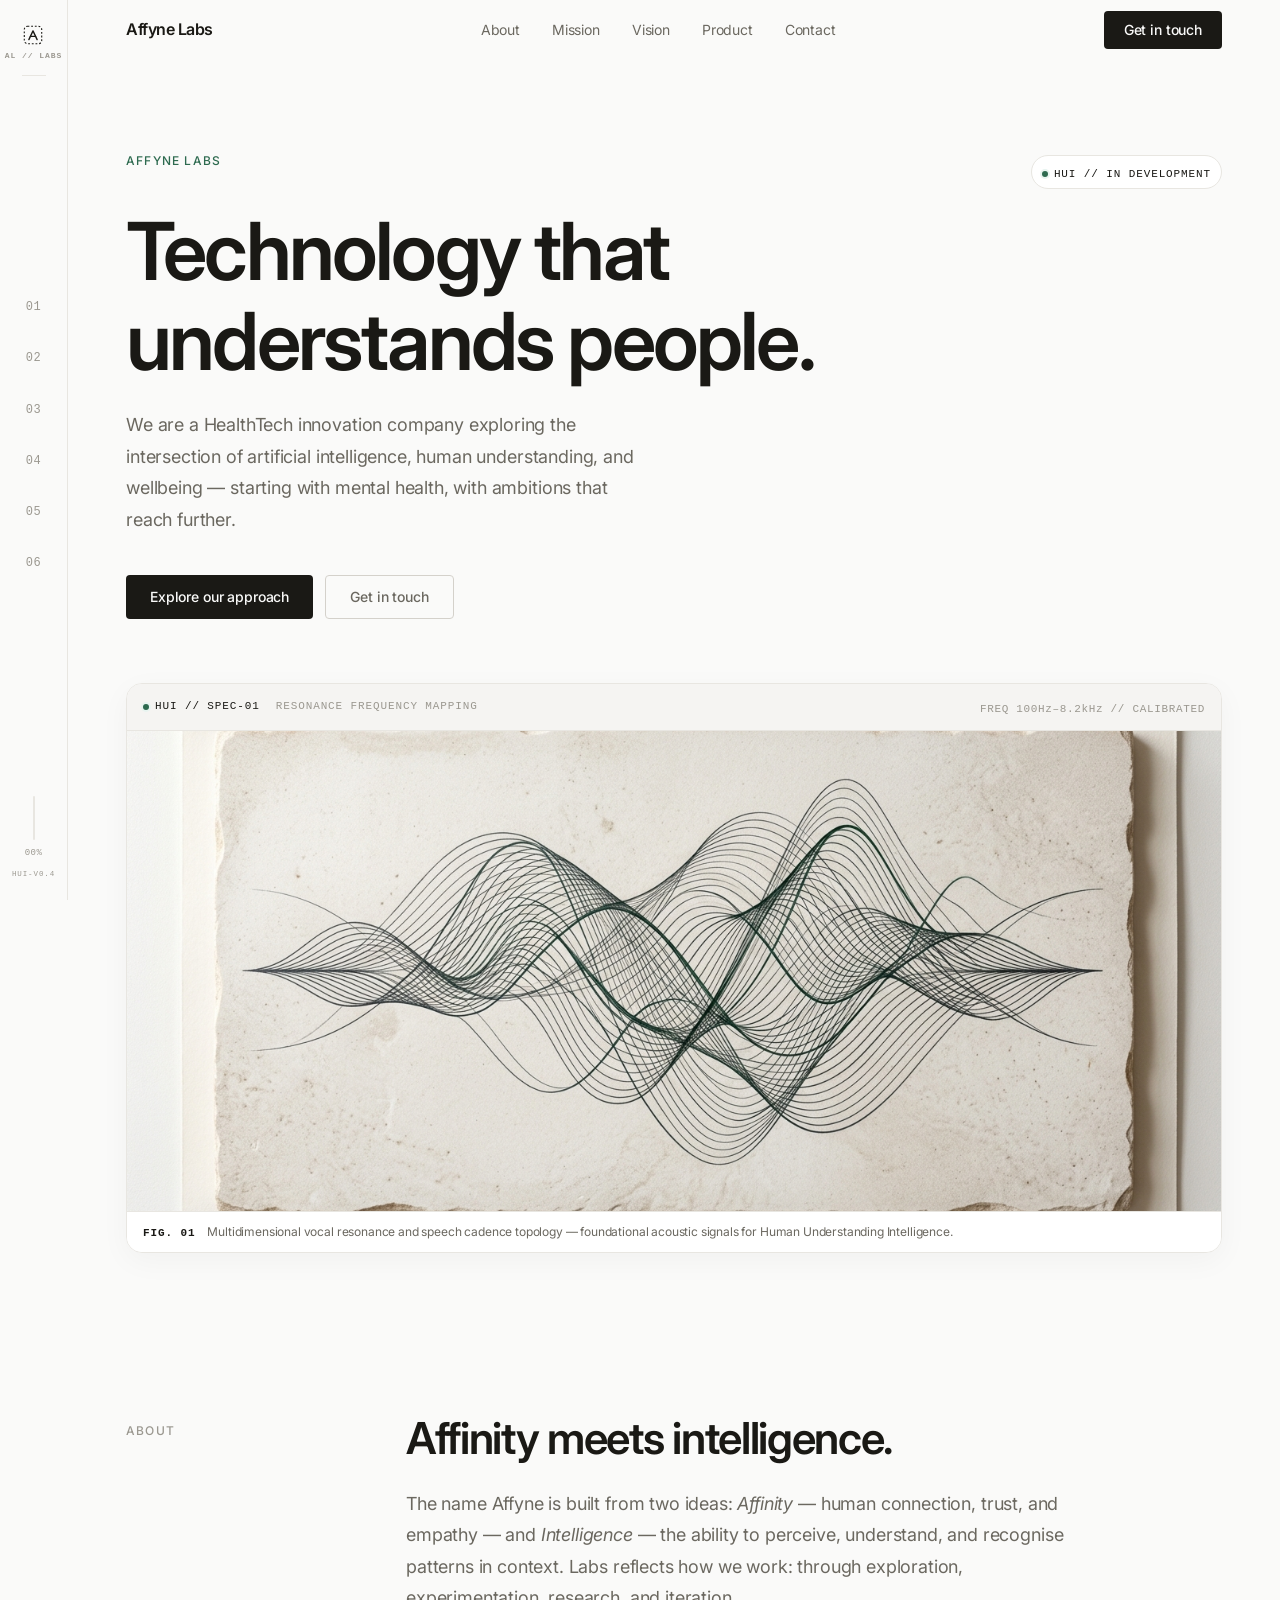
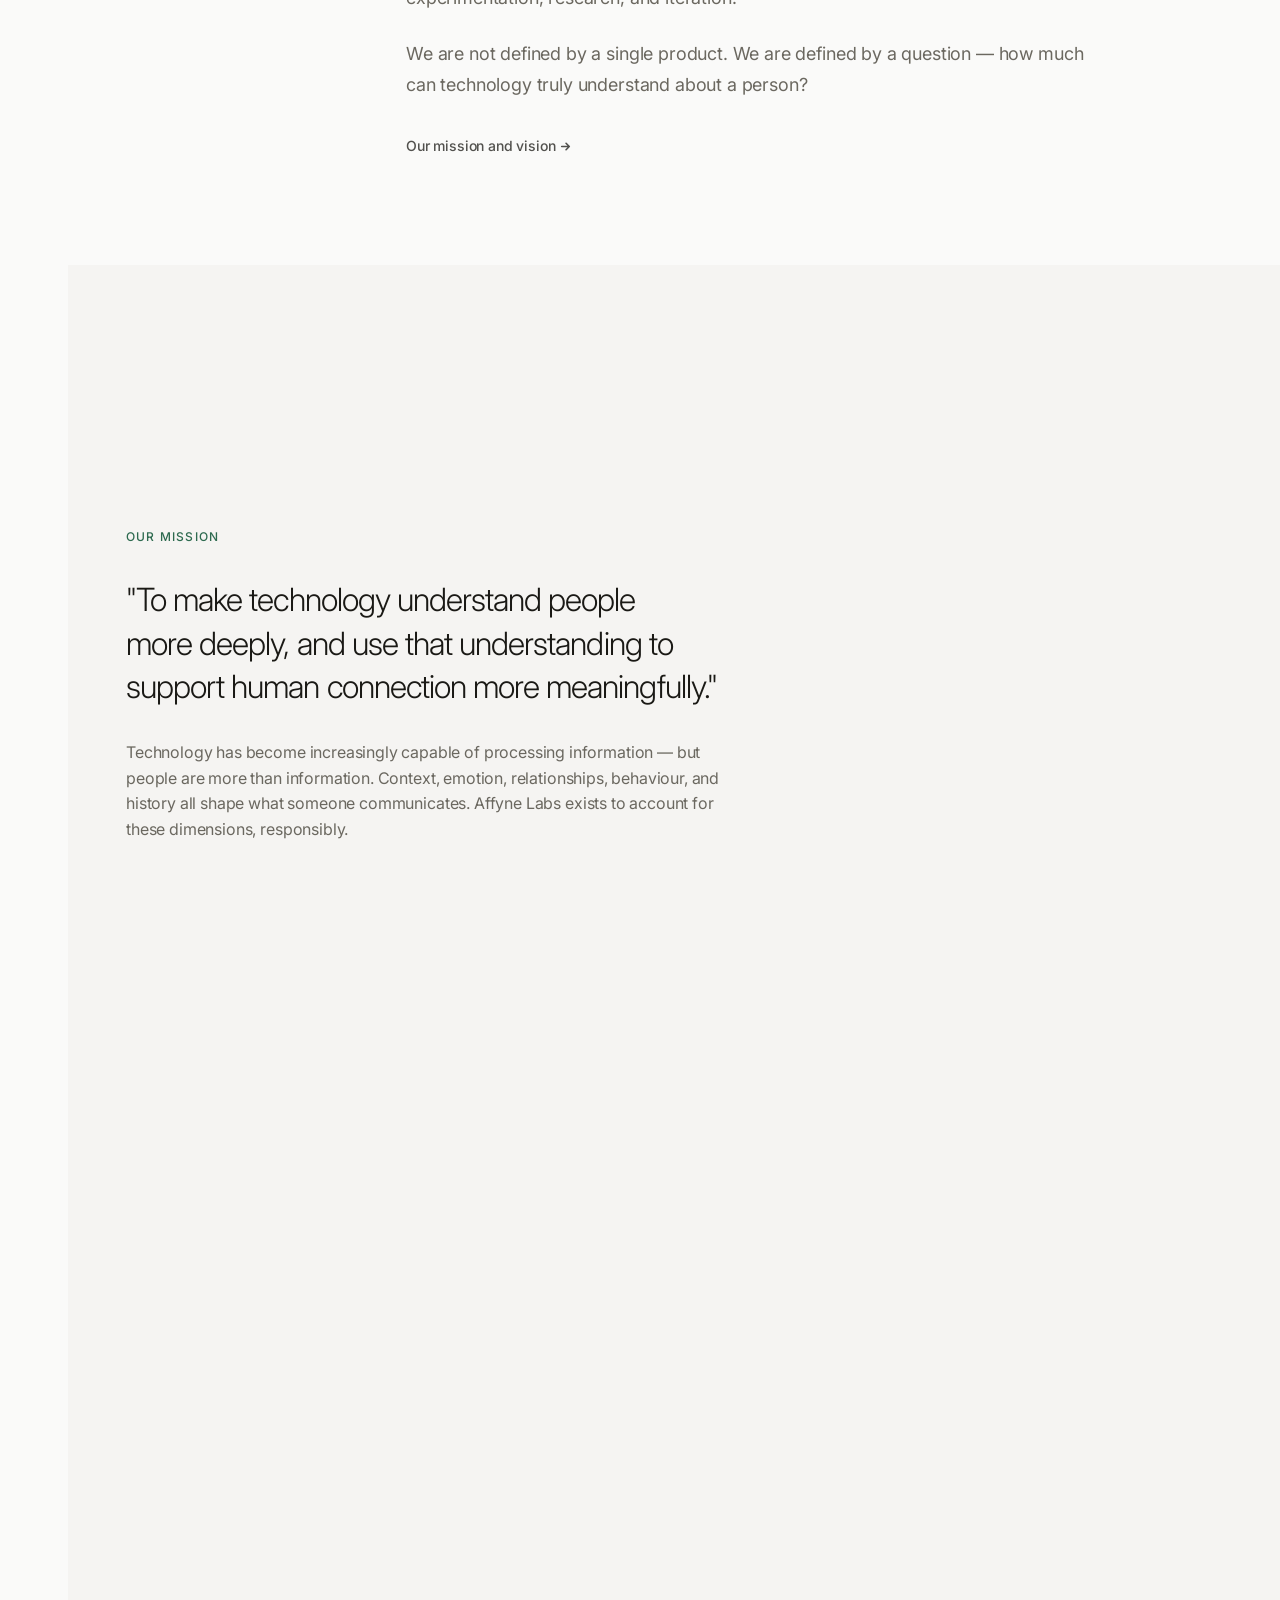
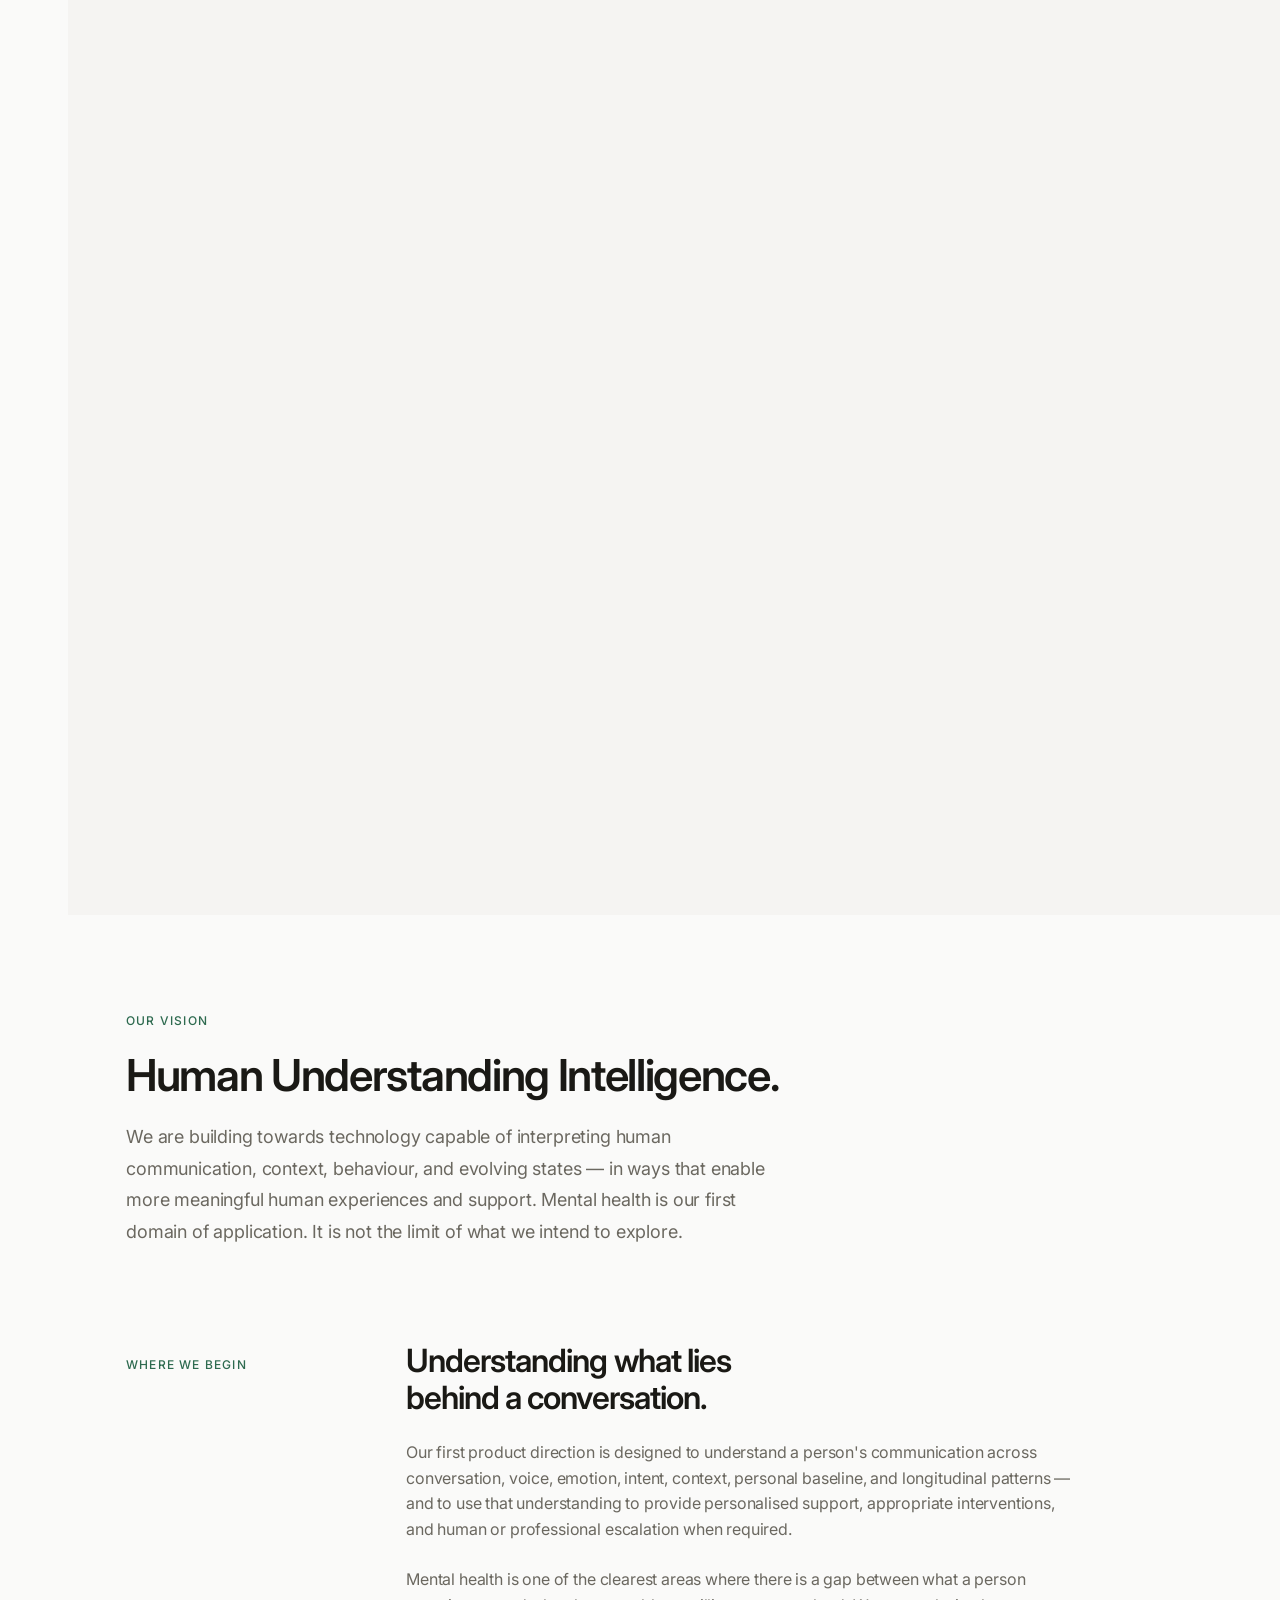
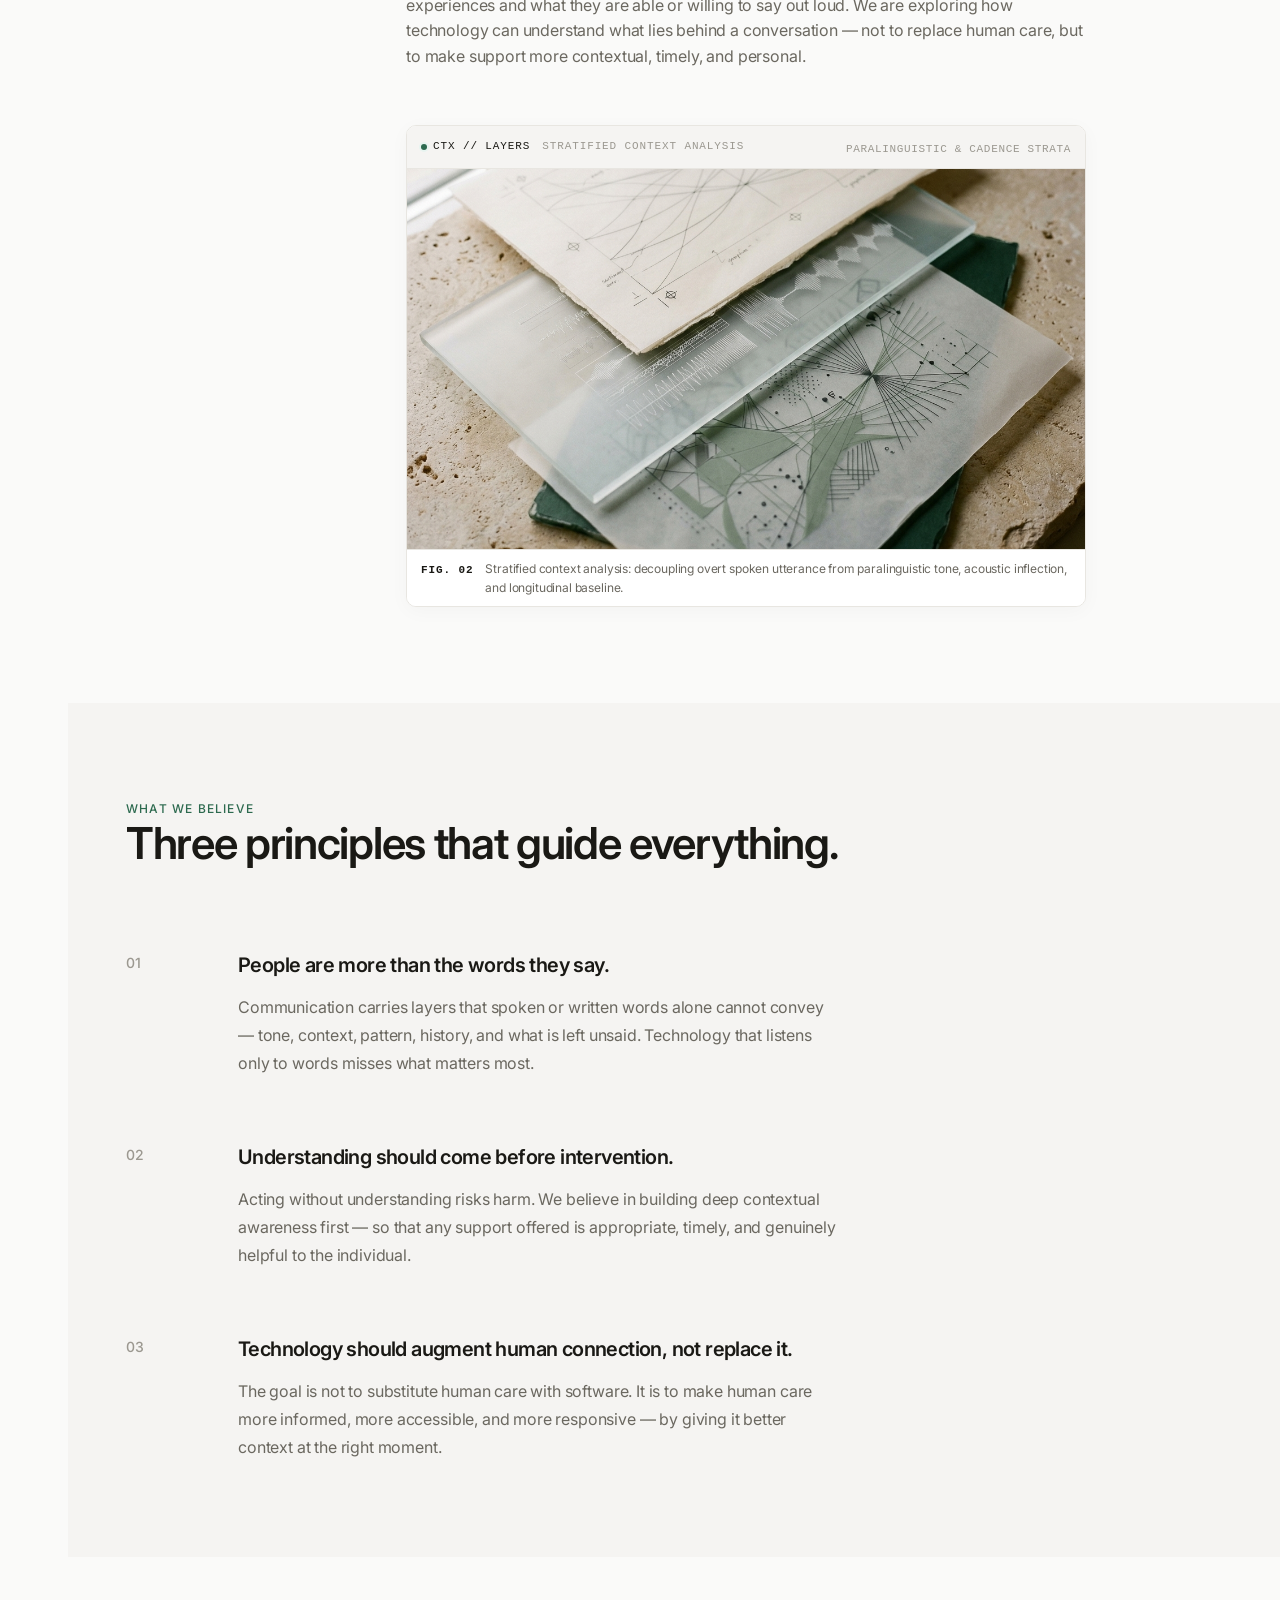
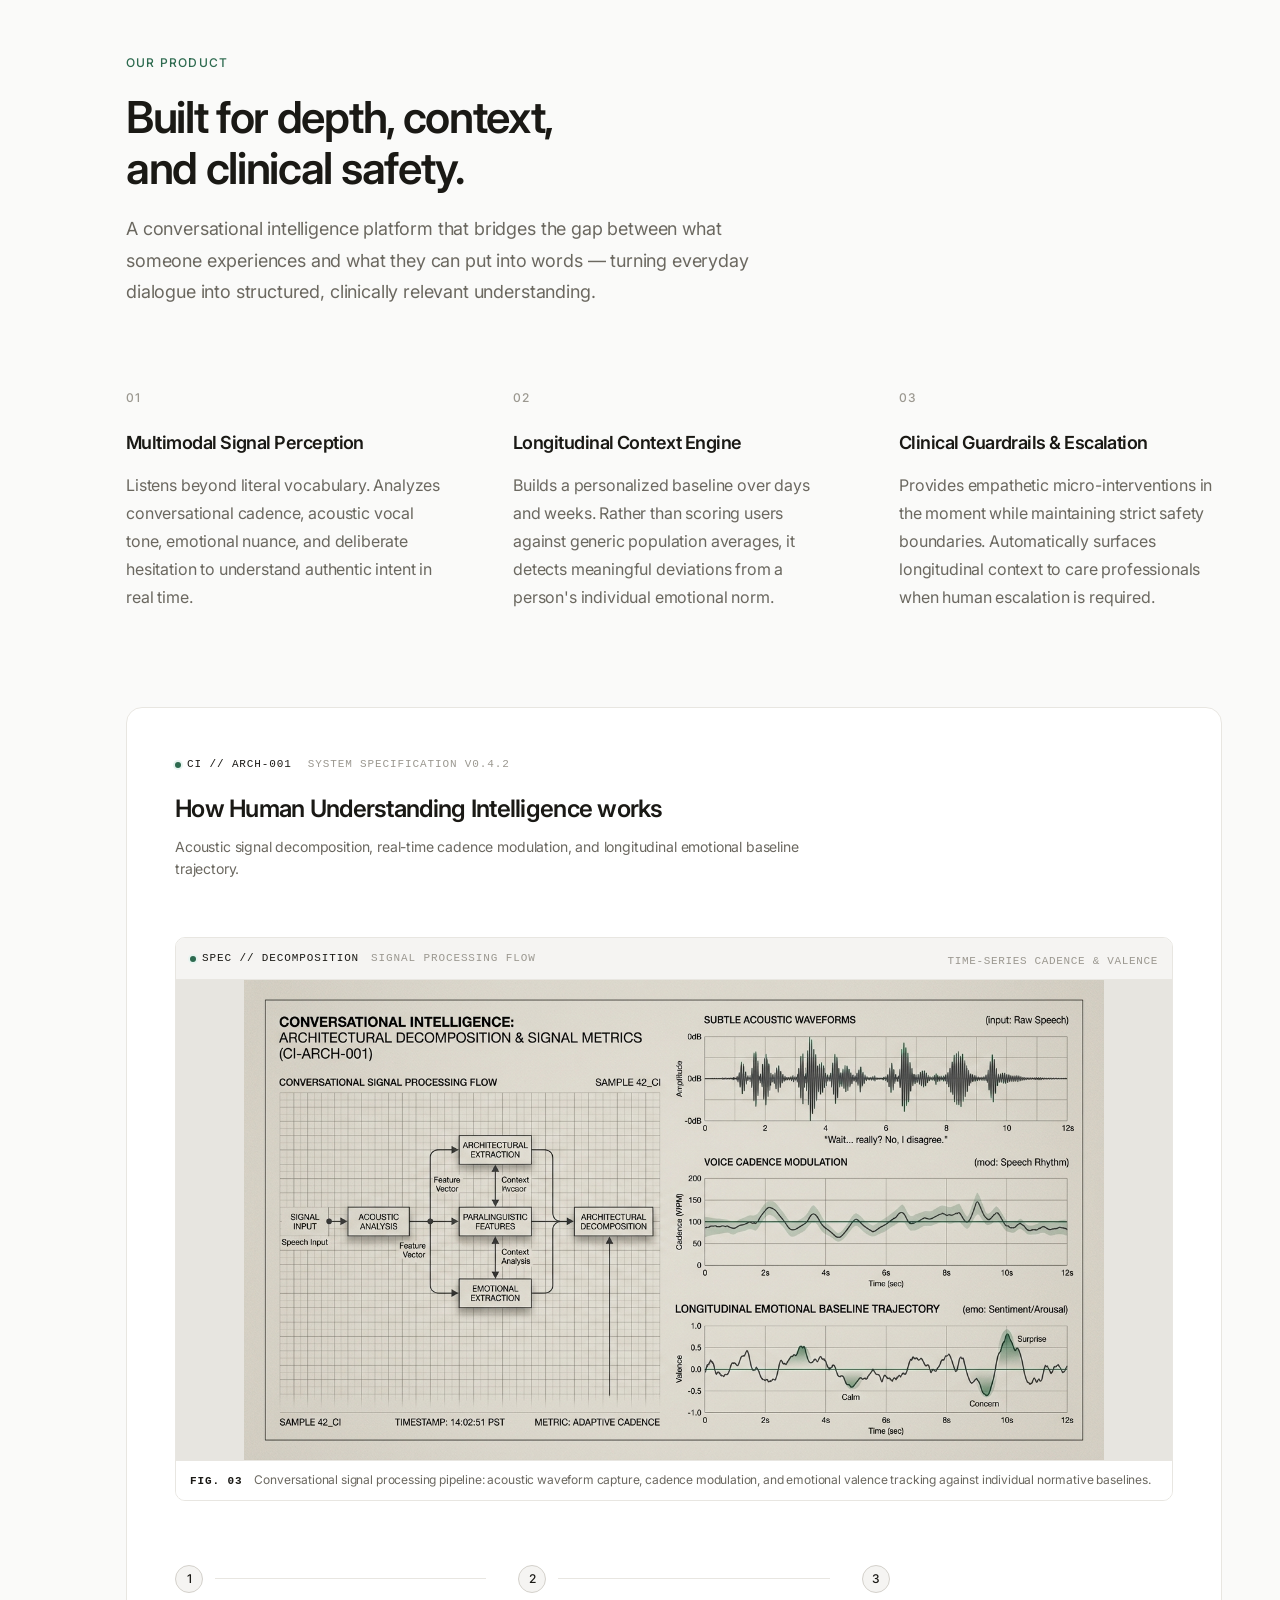
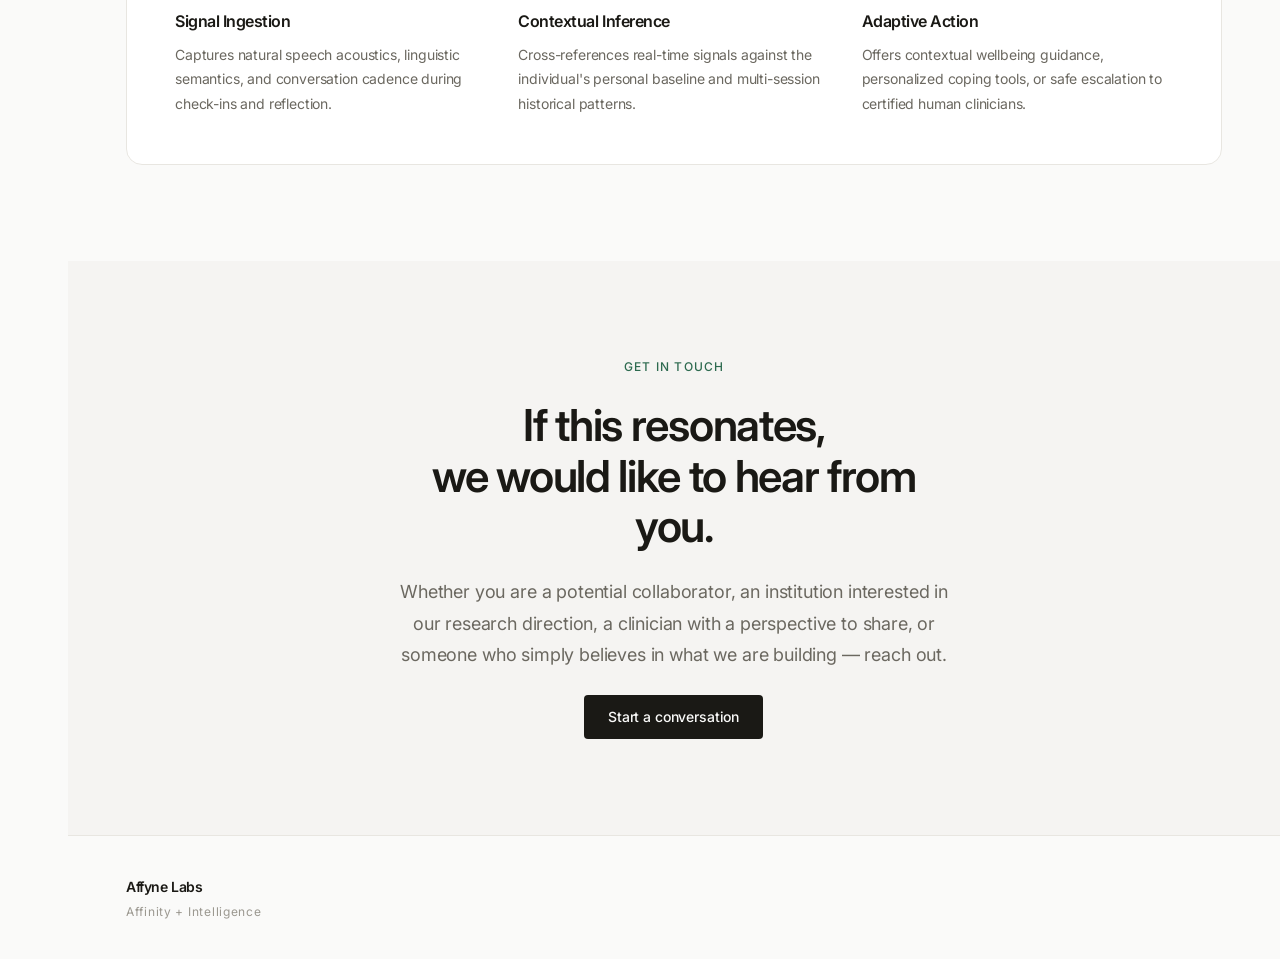
==== index.html @ 6ba95216 "feat: bespoke vertical navigation rail, AI-generated editorial visuals, and technical design system" ====
<!DOCTYPE html>
<html lang="en">
<head>
  <meta charset="UTF-8" />
  <meta name="viewport" content="width=device-width, initial-scale=1.0" />

  <title>Affyne Labs — Technology that understands people.</title>
  <meta name="description" content="Affyne Labs is a HealthTech innovation company exploring the intersection of artificial intelligence, human understanding, and wellbeing. Starting with mental health." />
  <meta name="robots" content="index, follow" />

  <meta property="og:type"        content="website" />
  <meta property="og:title"       content="Affyne Labs — Technology that understands people." />
  <meta property="og:description" content="We are building Human Understanding Intelligence — technology capable of interpreting human communication, context, behaviour, and evolving states." />
  <meta property="og:url"         content="https://affynelabs.com/" />

  <link rel="preconnect" href="https://fonts.googleapis.com" />
  <link rel="preconnect" href="https://fonts.gstatic.com" crossorigin />
  <link rel="stylesheet" href="styles.css" />
</head>
<body>

  <!-- =====================================================================
       VERTICAL NAVIGATION RAIL (Desktop Editorial Navigation)
       ===================================================================== -->
  <aside class="nav-rail" id="nav-rail" aria-label="Section navigation">
    <div class="nav-rail__inner">

      <!-- Monogram Mark -->
      <a href="#" class="nav-rail__brand" aria-label="Affyne Labs — scroll to top">
        <span class="nav-rail__monogram" aria-hidden="true">
          <svg width="22" height="22" viewBox="0 0 24 24" fill="none">
            <rect x="2.5" y="2.5" width="19" height="19" rx="3.5" stroke="currentColor" stroke-width="1.2" stroke-dasharray="2 2" />
            <path d="M7.5 17L12 7.5L16.5 17" stroke="currentColor" stroke-width="1.5" stroke-linecap="round" stroke-linejoin="round"/>
            <path d="M9.2 13.5H14.8" stroke="currentColor" stroke-width="1.5" stroke-linecap="round"/>
          </svg>
        </span>
        <span class="nav-rail__brand-tag">AL // LABS</span>
      </a>

      <div class="nav-rail__divider" aria-hidden="true"></div>

      <!-- Section Index Nav -->
      <nav class="nav-rail__nav" aria-label="Section index">
        <ol class="nav-rail__list" role="list">
          <li class="nav-rail__item">
            <a href="#about" class="nav-rail__link" data-section="about" id="rail-about" aria-label="Section 01: About">
              <span class="nav-rail__index">01</span>
              <span class="nav-rail__label">About</span>
              <span class="nav-rail__indicator" aria-hidden="true"></span>
            </a>
          </li>
          <li class="nav-rail__item">
            <a href="#mission" class="nav-rail__link" data-section="mission" id="rail-mission" aria-label="Section 02: Mission">
              <span class="nav-rail__index">02</span>
              <span class="nav-rail__label">Mission</span>
              <span class="nav-rail__indicator" aria-hidden="true"></span>
            </a>
          </li>
          <li class="nav-rail__item">
            <a href="#vision" class="nav-rail__link" data-section="vision" id="rail-vision" aria-label="Section 03: Vision">
              <span class="nav-rail__index">03</span>
              <span class="nav-rail__label">Vision</span>
              <span class="nav-rail__indicator" aria-hidden="true"></span>
            </a>
          </li>
          <li class="nav-rail__item">
            <a href="#beliefs" class="nav-rail__link" data-section="beliefs" id="rail-beliefs" aria-label="Section 04: Beliefs">
              <span class="nav-rail__index">04</span>
              <span class="nav-rail__label">Beliefs</span>
              <span class="nav-rail__indicator" aria-hidden="true"></span>
            </a>
          </li>
          <li class="nav-rail__item">
            <a href="#product" class="nav-rail__link" data-section="product" id="rail-product" aria-label="Section 05: Product">
              <span class="nav-rail__index">05</span>
              <span class="nav-rail__label">Product</span>
              <span class="nav-rail__indicator" aria-hidden="true"></span>
            </a>
          </li>
          <li class="nav-rail__item">
            <a href="#contact" class="nav-rail__link" data-section="contact" id="rail-contact" aria-label="Section 06: Contact">
              <span class="nav-rail__index">06</span>
              <span class="nav-rail__label">Contact</span>
              <span class="nav-rail__indicator" aria-hidden="true"></span>
            </a>
          </li>
        </ol>
      </nav>

      <!-- Bottom Scroll Gauge -->
      <div class="nav-rail__footer" aria-hidden="true">
        <div class="nav-rail__gauge">
          <div class="nav-rail__gauge-track">
            <div class="nav-rail__gauge-bar" id="nav-rail-bar"></div>
          </div>
          <span class="nav-rail__gauge-val" id="nav-rail-val">00%</span>
        </div>
        <span class="nav-rail__spec">HUI-v0.4</span>
      </div>

    </div>
  </aside>

  <!-- Mobile Bottom Section Pill -->
  <aside class="mobile-section-pill" id="mobile-section-pill" aria-label="Current section progress">
    <div class="mobile-section-pill__track">
      <div class="mobile-section-pill__bar" id="mobile-pill-bar"></div>
    </div>
    <div class="mobile-section-pill__content">
      <span class="mobile-section-pill__index" id="mobile-pill-idx">01</span>
      <span class="mobile-section-pill__sep">/</span>
      <span class="mobile-section-pill__name" id="mobile-pill-name">About</span>
    </div>
  </aside>

  <!-- =====================================================================
       HEADER
       ===================================================================== -->
  <header class="site-header" id="site-header" role="banner">
    <div class="container">
      <nav class="nav" aria-label="Main navigation">

        <a href="#" class="nav__brand" aria-label="Affyne Labs — homepage">
          Affyne Labs
        </a>

        <ul class="nav__links" role="list">
          <li><a href="#about"   class="nav__link" id="nav-about">About</a></li>
          <li><a href="#mission" class="nav__link" id="nav-mission">Mission</a></li>
          <li><a href="#vision"  class="nav__link" id="nav-vision">Vision</a></li>
          <li><a href="#product" class="nav__link" id="nav-product">Product</a></li>
          <li><a href="#contact" class="nav__link" id="nav-contact">Contact</a></li>
        </ul>

        <a href="#contact" class="btn btn--primary nav__cta" id="nav-cta">
          Get in touch
        </a>

        <button
          class="nav__toggle"
          id="nav-toggle"
          aria-label="Open navigation menu"
          aria-expanded="false"
          aria-controls="nav-mobile"
        >
          <span class="nav__toggle-line"></span>
          <span class="nav__toggle-line"></span>
          <span class="nav__toggle-line"></span>
        </button>

      </nav>
    </div>

    <nav class="nav__mobile" id="nav-mobile" aria-label="Mobile navigation" aria-hidden="true">
      <div class="nav__mobile-links">
        <a href="#about"   class="nav__mobile-link"><span>01 About</span><svg width="14" height="14" viewBox="0 0 16 16" fill="none" aria-hidden="true"><path d="M6 12L10 8L6 4" stroke="currentColor" stroke-width="1.5" stroke-linecap="round" stroke-linejoin="round"/></svg></a>
        <a href="#mission" class="nav__mobile-link"><span>02 Mission</span><svg width="14" height="14" viewBox="0 0 16 16" fill="none" aria-hidden="true"><path d="M6 12L10 8L6 4" stroke="currentColor" stroke-width="1.5" stroke-linecap="round" stroke-linejoin="round"/></svg></a>
        <a href="#vision"  class="nav__mobile-link"><span>03 Vision</span><svg width="14" height="14" viewBox="0 0 16 16" fill="none" aria-hidden="true"><path d="M6 12L10 8L6 4" stroke="currentColor" stroke-width="1.5" stroke-linecap="round" stroke-linejoin="round"/></svg></a>
        <a href="#beliefs" class="nav__mobile-link"><span>04 Beliefs</span><svg width="14" height="14" viewBox="0 0 16 16" fill="none" aria-hidden="true"><path d="M6 12L10 8L6 4" stroke="currentColor" stroke-width="1.5" stroke-linecap="round" stroke-linejoin="round"/></svg></a>
        <a href="#product" class="nav__mobile-link"><span>05 Product</span><svg width="14" height="14" viewBox="0 0 16 16" fill="none" aria-hidden="true"><path d="M6 12L10 8L6 4" stroke="currentColor" stroke-width="1.5" stroke-linecap="round" stroke-linejoin="round"/></svg></a>
        <a href="#contact" class="nav__mobile-link"><span>06 Contact</span><svg width="14" height="14" viewBox="0 0 16 16" fill="none" aria-hidden="true"><path d="M6 12L10 8L6 4" stroke="currentColor" stroke-width="1.5" stroke-linecap="round" stroke-linejoin="round"/></svg></a>
      </div>
      <div class="nav__mobile-footer">
        <a href="#contact" class="btn btn--primary nav__mobile-cta">Get in touch</a>
        <span class="nav__mobile-brand-note">Affinity + Intelligence</span>
      </div>
    </nav>
  </header>


  <!-- =====================================================================
       MAIN
       ===================================================================== -->
  <main id="main-content">

    <!-- -----------------------------------------------------------------
         HERO
         ----------------------------------------------------------------- -->
    <section class="section--hero" aria-labelledby="hero-heading">
      <div class="container">

        <div class="hero__header-row">
          <p class="eyebrow hero__eyebrow">Affyne Labs</p>
          <span class="hero__status-badge" aria-hidden="true">
            <span class="tech-tag"><span class="tech-tag__dot"></span>HUI // IN DEVELOPMENT</span>
          </span>
        </div>

        <h1 class="hero__headline" id="hero-heading">
          Technology that<br>understands people.
        </h1>

        <p class="hero__body">
          We are a HealthTech innovation company exploring the intersection
          of artificial intelligence, human understanding, and wellbeing —
          starting with mental health, with ambitions that reach further.
        </p>

        <div class="hero__actions">
          <a href="#about"   class="btn btn--primary"  id="hero-cta-primary">Explore our approach</a>
          <a href="#contact" class="btn btn--outline"   id="hero-cta-secondary">Get in touch</a>
        </div>

        <!-- Hero Visual Showcase -->
        <figure class="hero__visual hero__visual--media" aria-label="Acoustic resonance waveforms representing Human Understanding Intelligence">
          <div class="hero__visual-frame">
            <div class="hero__visual-badge-bar">
              <div class="hero__visual-badge-left">
                <span class="tech-tag"><span class="tech-tag__dot"></span>HUI // SPEC-01</span>
                <span class="tech-meta">RESONANCE FREQUENCY MAPPING</span>
              </div>
              <div class="hero__visual-badge-right">
                <span class="tech-coords">FREQ 100Hz–8.2kHz // CALIBRATED</span>
              </div>
            </div>
            <img
              src="assets/hero_resonance.jpg"
              alt="Sculptural acoustic resonance waveforms in deep charcoal and emerald tones across a tactile warm limestone surface"
              class="hero__visual-img"
              width="1600"
              height="900"
              loading="eager"
              decoding="async"
            />
            <figcaption class="hero__visual-caption">
              <span class="caption-index">FIG. 01</span>
              <span class="caption-text">Multidimensional vocal resonance and speech cadence topology — foundational acoustic signals for Human Understanding Intelligence.</span>
            </figcaption>
          </div>
        </figure>

      </div>
    </section>


    <!-- -----------------------------------------------------------------
         ABOUT
         ----------------------------------------------------------------- -->
    <section class="section" id="about" aria-labelledby="about-heading">
      <div class="container">
        <div class="about__inner">

          <div class="about__label" aria-hidden="true">About</div>

          <div class="about__content">
            <h2 class="heading-xl" id="about-heading">
              Affinity meets intelligence.
            </h2>
            <p class="body-lg">
              The name Affyne is built from two ideas: <em>Affinity</em> — human connection,
              trust, and empathy — and <em>Intelligence</em> — the ability to perceive,
              understand, and recognise patterns in context. Labs reflects how we work:
              through exploration, experimentation, research, and iteration.
            </p>
            <p class="body-lg">
              We are not defined by a single product. We are defined by a question —
              how much can technology truly understand about a person?
            </p>
            <a href="#vision" class="text-link" id="about-link">
              Our mission and vision
              <svg width="13" height="13" viewBox="0 0 12 12" fill="none" aria-hidden="true">
                <path d="M2.5 6H9.5M9.5 6L6.5 3M9.5 6L6.5 9" stroke="currentColor" stroke-width="1.5" stroke-linecap="round" stroke-linejoin="round"/>
              </svg>
            </a>
          </div>

        </div>
      </div>
    </section>


    <!-- -----------------------------------------------------------------
         MISSION — Opal-style scroll-driven word reveal
         ----------------------------------------------------------------- -->
    <section class="mission-section section--alt" id="mission" aria-labelledby="mission-label">
      <div class="mission__sticky-frame">
        <div class="container">
          <div class="mission__inner">
            <p class="eyebrow" id="mission-label">Our mission</p>
            <blockquote class="mission__statement" id="mission-statement">
              "To make technology understand people more deeply, and use that
              understanding to support human connection more meaningfully."
            </blockquote>
            <p class="body-base mission__body" id="mission-body">
              Technology has become increasingly capable of processing information —
              but people are more than information. Context, emotion, relationships,
              behaviour, and history all shape what someone communicates.
              Affyne Labs exists to account for these dimensions, responsibly.
            </p>
          </div>
        </div>
      </div>
    </section>


    <!-- -----------------------------------------------------------------
         VISION + WHAT WE'RE BUILDING
         ----------------------------------------------------------------- -->
    <section class="section" id="vision" aria-labelledby="vision-heading">
      <div class="container">

        <div class="vision__header">
          <p class="eyebrow">Our vision</p>
          <h2 class="heading-xl" id="vision-heading">
            Human Understanding Intelligence.
          </h2>
          <p class="body-lg vision__intro">
            We are building towards technology capable of interpreting human
            communication, context, behaviour, and evolving states — in ways that
            enable more meaningful human experiences and support. Mental health is
            our first domain of application. It is not the limit of what we intend
            to explore.
          </p>
        </div>

        <div class="vision__build">
          <div class="vision__build-label">
            <span class="eyebrow">Where we begin</span>
          </div>
          <div class="vision__build-content">
            <h3 class="heading-xl vision__build-heading">
              Understanding what lies<br>behind a conversation.
            </h3>
            <p class="body-base">
              Our first product direction is designed to understand a person's
              communication across conversation, voice, emotion, intent, context,
              personal baseline, and longitudinal patterns — and to use that
              understanding to provide personalised support, appropriate interventions,
              and human or professional escalation when required.
            </p>
            <p class="body-base">
              Mental health is one of the clearest areas where there is a gap between
              what a person experiences and what they are able or willing to say out
              loud. We are exploring how technology can understand what lies behind a
              conversation — not to replace human care, but to make support more
              contextual, timely, and personal.
            </p>

            <!-- Vision Media Showcase -->
            <figure class="vision__media" aria-label="Stratified context layers of human dialogue">
              <div class="vision__media-frame">
                <div class="vision__media-badge-bar">
                  <div class="vision__media-badge-left">
                    <span class="tech-tag"><span class="tech-tag__dot"></span>CTX // LAYERS</span>
                    <span class="tech-meta">STRATIFIED CONTEXT ANALYSIS</span>
                  </div>
                  <div class="vision__media-badge-right">
                    <span class="tech-coords">PARALINGUISTIC &amp; CADENCE STRATA</span>
                  </div>
                </div>
                <img
                  src="assets/vision_context.jpg"
                  alt="Translucent etched glass and architectural vellum panels displaying acoustic frequency graphs and dialogue curvature on warm limestone"
                  class="vision__media-img"
                  width="1200"
                  height="900"
                  loading="lazy"
                  decoding="async"
                />
                <figcaption class="vision__media-caption">
                  <span class="caption-index">FIG. 02</span>
                  <span class="caption-text">Stratified context analysis: decoupling overt spoken utterance from paralinguistic tone, acoustic inflection, and longitudinal baseline.</span>
                </figcaption>
              </div>
            </figure>

          </div>
        </div>

      </div>
    </section>


    <!-- -----------------------------------------------------------------
         BELIEFS (formerly Principles)
         ----------------------------------------------------------------- -->
    <section class="section section--alt" id="beliefs" aria-labelledby="beliefs-heading">
      <div class="container">

        <div class="principles__header">
          <p class="eyebrow">What we believe</p>
          <h2 class="heading-xl" id="beliefs-heading">
            Three principles that guide everything.
          </h2>
        </div>

        <ol class="principles__list" role="list">

          <li class="principle-item">
            <span class="principle-item__number" aria-hidden="true">01</span>
            <div class="principle-item__content">
              <h3 class="principle-item__title">
                People are more than the words they say.
              </h3>
              <p class="principle-item__body">
                Communication carries layers that spoken or written words alone cannot
                convey — tone, context, pattern, history, and what is left unsaid.
                Technology that listens only to words misses what matters most.
              </p>
            </div>
          </li>

          <li class="principle-item">
            <span class="principle-item__number" aria-hidden="true">02</span>
            <div class="principle-item__content">
              <h3 class="principle-item__title">
                Understanding should come before intervention.
              </h3>
              <p class="principle-item__body">
                Acting without understanding risks harm. We believe in building deep
                contextual awareness first — so that any support offered is appropriate,
                timely, and genuinely helpful to the individual.
              </p>
            </div>
          </li>

          <li class="principle-item">
            <span class="principle-item__number" aria-hidden="true">03</span>
            <div class="principle-item__content">
              <h3 class="principle-item__title">
                Technology should augment human connection, not replace it.
              </h3>
              <p class="principle-item__body">
                The goal is not to substitute human care with software. It is to make
                human care more informed, more accessible, and more responsive — by
                giving it better context at the right moment.
              </p>
            </div>
          </li>

        </ol>

      </div>
    </section>


    <!-- -----------------------------------------------------------------
         PRODUCT — Core Capabilities & Architecture
         ----------------------------------------------------------------- -->
    <section class="section" id="product" aria-labelledby="product-heading">
      <div class="container">

        <div class="product__header">
          <p class="eyebrow">Our product</p>
          <h2 class="heading-xl" id="product-heading">
            Built for depth, context,<br>and clinical safety.
          </h2>
          <p class="body-lg product__intro">
            A conversational intelligence platform that bridges the gap between what someone experiences and what they can put into words — turning everyday dialogue into structured, clinically relevant understanding.
          </p>
        </div>

        <!-- Three Product Pillars -->
        <div class="solutions__grid">

          <div class="solution-item">
            <span class="solution-item__number" aria-hidden="true">01</span>
            <h3 class="solution-item__title">
              Multimodal Signal Perception
            </h3>
            <p class="solution-item__body">
              Listens beyond literal vocabulary. Analyzes conversational cadence, acoustic vocal tone, emotional nuance, and deliberate hesitation to understand authentic intent in real time.
            </p>
          </div>

          <div class="solution-item">
            <span class="solution-item__number" aria-hidden="true">02</span>
            <h3 class="solution-item__title">
              Longitudinal Context Engine
            </h3>
            <p class="solution-item__body">
              Builds a personalized baseline over days and weeks. Rather than scoring users against generic population averages, it detects meaningful deviations from a person's individual emotional norm.
            </p>
          </div>

          <div class="solution-item">
            <span class="solution-item__number" aria-hidden="true">03</span>
            <h3 class="solution-item__title">
              Clinical Guardrails &amp; Escalation
            </h3>
            <p class="solution-item__body">
              Provides empathetic micro-interventions in the moment while maintaining strict safety boundaries. Automatically surfaces longitudinal context to care professionals when human escalation is required.
            </p>
          </div>

        </div>

        <!-- Product Workflow / Architecture Overview -->
        <div class="product__preview">
          <div class="product__preview-card">
            <div class="product__preview-header">
              <div class="product__preview-badge-row">
                <span class="tech-tag"><span class="tech-tag__dot"></span>CI // ARCH-001</span>
                <span class="tech-meta">SYSTEM SPECIFICATION v0.4.2</span>
              </div>
              <h3 class="product__preview-title">How Human Understanding Intelligence works</h3>
              <p class="body-base product__preview-subtitle">
                Acoustic signal decomposition, real-time cadence modulation, and longitudinal emotional baseline trajectory.
              </p>
            </div>

            <!-- Product Architecture Media Showcase -->
            <figure class="product__architecture-media" aria-label="System architecture and signal decomposition visualization">
              <div class="product__architecture-frame">
                <div class="product__architecture-badge-bar">
                  <div class="product__architecture-badge-left">
                    <span class="tech-tag"><span class="tech-tag__dot"></span>SPEC // DECOMPOSITION</span>
                    <span class="tech-meta">SIGNAL PROCESSING FLOW</span>
                  </div>
                  <div class="product__architecture-badge-right">
                    <span class="tech-coords">TIME-SERIES CADENCE &amp; VALENCE</span>
                  </div>
                </div>
                <img
                  src="assets/product_architecture.jpg"
                  alt="Conversational intelligence architectural decomposition showing signal ingestion flow, subtle acoustic waveforms, voice cadence modulation, and longitudinal emotional baseline trajectory"
                  class="product__architecture-img"
                  width="1600"
                  height="900"
                  loading="lazy"
                  decoding="async"
                />
                <figcaption class="product__architecture-caption">
                  <span class="caption-index">FIG. 03</span>
                  <span class="caption-text">Conversational signal processing pipeline: acoustic waveform capture, cadence modulation, and emotional valence tracking against individual normative baselines.</span>
                </figcaption>
              </div>
            </figure>

            <div class="product__pipeline">

              <div class="pipeline-step">
                <div class="pipeline-step__indicator">
                  <span class="pipeline-step__num">1</span>
                  <div class="pipeline-step__line" aria-hidden="true"></div>
                </div>
                <div class="pipeline-step__body">
                  <h4 class="pipeline-step__title">Signal Ingestion</h4>
                  <p class="pipeline-step__desc">Captures natural speech acoustics, linguistic semantics, and conversation cadence during check-ins and reflection.</p>
                </div>
              </div>

              <div class="pipeline-step">
                <div class="pipeline-step__indicator">
                  <span class="pipeline-step__num">2</span>
                  <div class="pipeline-step__line" aria-hidden="true"></div>
                </div>
                <div class="pipeline-step__body">
                  <h4 class="pipeline-step__title">Contextual Inference</h4>
                  <p class="pipeline-step__desc">Cross-references real-time signals against the individual's personal baseline and multi-session historical patterns.</p>
                </div>
              </div>

              <div class="pipeline-step">
                <div class="pipeline-step__indicator">
                  <span class="pipeline-step__num">3</span>
                </div>
                <div class="pipeline-step__body">
                  <h4 class="pipeline-step__title">Adaptive Action</h4>
                  <p class="pipeline-step__desc">Offers contextual wellbeing guidance, personalized coping tools, or safe escalation to certified human clinicians.</p>
                </div>
              </div>

            </div>
          </div>
        </div>

      </div>
    </section>


    <!-- -----------------------------------------------------------------
         CONTACT CTA
         ----------------------------------------------------------------- -->
    <section class="section--contact section--alt" id="contact" aria-labelledby="contact-heading">
      <div class="container">
        <div class="contact-cta__inner">

          <p class="eyebrow">Get in touch</p>
          <h2 class="heading-xl" id="contact-heading">
            If this resonates,<br>we would like to hear from you.
          </h2>
          <p class="body-lg">
            Whether you are a potential collaborator, an institution interested in our
            research direction, a clinician with a perspective to share, or someone
            who simply believes in what we are building — reach out.
          </p>
          <a href="mailto:hello@affynelabs.com" class="btn btn--primary" id="contact-cta">
            Start a conversation
          </a>

        </div>
      </div>
    </section>

  </main>


  <!-- =====================================================================
       FOOTER
       ===================================================================== -->
  <footer class="site-footer" role="contentinfo">
    <div class="container">
      <div class="footer__inner">

        <div class="footer__brand-block">
          <a href="#" class="footer__brand" aria-label="Affyne Labs homepage">Affyne Labs</a>
          <span class="footer__tagline">Affinity + Intelligence</span>
        </div>

        <nav aria-label="Footer navigation">
          <ul class="footer__links" role="list">
            <li><a href="#about"   class="footer__link">About</a></li>
            <li><a href="#vision"  class="footer__link">Vision</a></li>
            <li><a href="#product" class="footer__link">Product</a></li>
            <li><a href="#contact" class="footer__link">Contact</a></li>
          </ul>
        </nav>

        <p class="footer__legal">&copy; 2025 Affyne Labs. All rights reserved.</p>

      </div>
    </div>
  </footer>

  <script src="content.js"></script>
  <script src="main.js"></script>
</body>
</html>
---- styles.css ----
/* ==========================================================================
   AffyneLabs — Design System & Global Styles
   ========================================================================== */

/* --------------------------------------------------------------------------
   1. Fonts
   -------------------------------------------------------------------------- */
@import url('https://fonts.googleapis.com/css2?family=Inter:wght@300;400;500;600&display=swap');

/* --------------------------------------------------------------------------
   2. Design Tokens
   -------------------------------------------------------------------------- */
:root {
  /* Colors — unchanged */
  --color-bg:          #FAFAF9;
  --color-bg-subtle:   #F5F4F2;
  --color-surface:     #FFFFFF;
  --color-border:      #E8E6E1;
  --color-border-mid:  #D4D1CB;

  --color-text-primary:   #1A1915;
  --color-text-secondary: #6B6860;
  --color-text-tertiary:  #9B9890;

  --color-accent:       #2D6A4F;
  --color-accent-light: #E8F4F0;
  --color-accent-hover: #245C43;

  /* Typography — unchanged */
  --font-sans: 'Inter', -apple-system, BlinkMacSystemFont, 'Segoe UI', sans-serif;

  --text-xs:   0.75rem;
  --text-sm:   0.875rem;
  --text-base: 1rem;
  --text-lg:   1.125rem;
  --text-xl:   1.25rem;
  --text-2xl:  1.5rem;
  --text-3xl:  2rem;
  --text-4xl:  2.75rem;
  --text-5xl:  3.75rem;
  --text-6xl:  5rem;

  --weight-light:    300;
  --weight-regular:  400;
  --weight-medium:   500;
  --weight-semibold: 600;

  --leading-tight:   1.15;
  --leading-snug:    1.35;
  --leading-normal:  1.6;
  --leading-relaxed: 1.75;

  --tracking-tight:  -0.03em;
  --tracking-base:   -0.01em;
  --tracking-wide:    0.06em;
  --tracking-wider:   0.1em;

  /* Spacing */
  --space-1:  0.25rem;
  --space-2:  0.5rem;
  --space-3:  0.75rem;
  --space-4:  1rem;
  --space-5:  1.25rem;
  --space-6:  1.5rem;
  --space-8:  2rem;
  --space-10: 2.5rem;
  --space-12: 3rem;
  --space-16: 4rem;
  --space-20: 5rem;
  --space-24: 6rem;
  --space-32: 8rem;

  /* Layout */
  --container-max:  1160px;
  --side-padding:   clamp(1.25rem, 4.5vw, var(--space-8));
  --touch-target-min: 44px;

  /* Radii */
  --radius-sm: 4px;
  --radius-md: 10px;
  --radius-lg: 16px;

  /* Transitions */
  --transition-fast: 150ms ease;
  --transition-base: 220ms ease;
}

/* --------------------------------------------------------------------------
   3. Reset & Base
   -------------------------------------------------------------------------- */
*, *::before, *::after {
  box-sizing: border-box;
  margin: 0;
  padding: 0;
}

html {
  font-size: 16px;
  -webkit-font-smoothing: antialiased;
  -moz-osx-font-smoothing: grayscale;
  scroll-behavior: smooth;
  -webkit-text-size-adjust: 100%;
  text-size-adjust: 100%;
}

@media (prefers-reduced-motion: reduce) {
  html { scroll-behavior: auto; }
  *, *::before, *::after {
    animation-duration: 0.01ms !important;
    transition-duration: 0.01ms !important;
  }
}

body {
  font-family: var(--font-sans);
  font-size: var(--text-base);
  font-weight: var(--weight-regular);
  line-height: var(--leading-normal);
  color: var(--color-text-primary);
  background-color: var(--color-bg);
  letter-spacing: var(--tracking-base);
  overflow-x: hidden;
  padding-left: env(safe-area-inset-left);
  padding-right: env(safe-area-inset-right);
}

/* Offset for fixed/sticky header navigation */
section[id] {
  scroll-margin-top: 72px;
}

img, video, svg { display: block; max-width: 100%; }
a { color: inherit; text-decoration: none; }
button { font-family: inherit; cursor: pointer; border: none; background: none; }
ul, ol { list-style: none; }

/* --------------------------------------------------------------------------
   4. Layout
   -------------------------------------------------------------------------- */
.container {
  width: 100%;
  max-width: var(--container-max);
  margin-inline: auto;
  padding-inline: var(--side-padding);
}

/* --------------------------------------------------------------------------
   5. Typography classes
   -------------------------------------------------------------------------- */
.eyebrow {
  font-size: var(--text-xs);
  font-weight: var(--weight-medium);
  letter-spacing: var(--tracking-wider);
  text-transform: uppercase;
  color: var(--color-accent);
}

.heading-xl {
  font-size: clamp(1.85rem, 4.2vw, var(--text-4xl));
  font-weight: var(--weight-semibold);
  line-height: var(--leading-tight);
  letter-spacing: var(--tracking-tight);
  color: var(--color-text-primary);
  text-wrap: balance;
}

.body-lg {
  font-size: clamp(1.05rem, 2.5vw, var(--text-lg));
  line-height: var(--leading-relaxed);
  color: var(--color-text-secondary);
}

.body-base {
  font-size: var(--text-base);
  line-height: var(--leading-normal);
  color: var(--color-text-secondary);
}

/* --------------------------------------------------------------------------
   6. Buttons & Interactive Controls
   -------------------------------------------------------------------------- */
.btn {
  display: inline-flex;
  align-items: center;
  justify-content: center;
  gap: var(--space-2);
  padding: 0.75rem 1.5rem;
  min-height: var(--touch-target-min);
  font-size: var(--text-sm);
  font-weight: var(--weight-medium);
  letter-spacing: var(--tracking-base);
  border-radius: var(--radius-sm);
  white-space: nowrap;
  text-decoration: none;
  line-height: 1;
  touch-action: manipulation;
  transition: background-color var(--transition-fast),
              color var(--transition-fast),
              border-color var(--transition-fast),
              transform var(--transition-fast),
              opacity var(--transition-fast);
}

.btn:focus-visible {
  outline: 2px solid var(--color-accent);
  outline-offset: 3px;
}

.btn:active {
  transform: scale(0.98);
  opacity: 0.92;
}

.btn--primary {
  background-color: var(--color-text-primary);
  color: var(--color-bg);
}
.btn--primary:hover { background-color: #2D2B27; }

.btn--outline {
  background-color: transparent;
  color: var(--color-text-secondary);
  border: 1px solid var(--color-border-mid);
}
.btn--outline:hover {
  border-color: var(--color-text-primary);
  color: var(--color-text-primary);
}

/* Text link */
.text-link {
  font-size: var(--text-sm);
  font-weight: var(--weight-medium);
  color: var(--color-text-primary);
  display: inline-flex;
  align-items: center;
  gap: var(--space-1);
  min-height: var(--touch-target-min);
  opacity: 0.75;
  touch-action: manipulation;
  transition: opacity var(--transition-fast), transform var(--transition-fast);
}
.text-link:hover { opacity: 1; }
.text-link:active { opacity: 1; transform: translateX(2px); }
.text-link:focus-visible {
  outline: 2px solid var(--color-accent);
  outline-offset: 3px;
}

/* --------------------------------------------------------------------------
   7. Section spacing
   -------------------------------------------------------------------------- */
.section          { padding-block: clamp(3.5rem, 7.5vw, var(--space-32)); }
.section--hero    { padding-top: clamp(3rem, 7vw, var(--space-32)); padding-bottom: clamp(2rem, 5vw, var(--space-20)); }
.section--contact { padding-block: clamp(3.5rem, 7.5vw, var(--space-32)); text-align: center; }
.section--alt     { background-color: var(--color-bg-subtle); }

/* --------------------------------------------------------------------------
   8. Header & nav
   -------------------------------------------------------------------------- */
.site-header {
  position: sticky;
  top: 0;
  z-index: 100;
  background-color: rgba(250, 250, 249, 0.92);
  backdrop-filter: blur(14px);
  -webkit-backdrop-filter: blur(14px);
  border-bottom: 1px solid transparent;
  transition: border-color var(--transition-base), background-color var(--transition-base);
  padding-top: env(safe-area-inset-top);
}

.site-header.scrolled {
  border-bottom-color: var(--color-border);
}

.nav {
  display: flex;
  align-items: center;
  justify-content: space-between;
  height: 60px;
}

.nav__brand {
  font-size: var(--text-base);
  font-weight: var(--weight-semibold);
  color: var(--color-text-primary);
  letter-spacing: var(--tracking-tight);
  flex-shrink: 0;
  min-height: var(--touch-target-min);
  display: inline-flex;
  align-items: center;
}

.nav__links {
  display: flex;
  align-items: center;
  gap: var(--space-8);
}

.nav__link {
  font-size: var(--text-sm);
  color: var(--color-text-secondary);
  transition: color var(--transition-fast);
  min-height: var(--touch-target-min);
  display: inline-flex;
  align-items: center;
}
.nav__link:hover { color: var(--color-text-primary); }
.nav__link:focus-visible {
  outline: 2px solid var(--color-accent);
  outline-offset: 3px;
  border-radius: 2px;
}

.nav__cta {
  padding: var(--space-2) var(--space-5);
  font-size: var(--text-sm);
  min-height: 38px;
}

/* Mobile toggle */
.nav__toggle {
  display: none;
  flex-direction: column;
  justify-content: center;
  align-items: center;
  width: 44px;
  height: 44px;
  min-width: 44px;
  min-height: 44px;
  gap: 5px;
  border-radius: var(--radius-sm);
  padding: 0;
  touch-action: manipulation;
  transition: background-color var(--transition-fast);
}
.nav__toggle:hover,
.nav__toggle:active { background-color: var(--color-bg-subtle); }
.nav__toggle:focus-visible {
  outline: 2px solid var(--color-accent);
  outline-offset: 2px;
}

.nav__toggle-line {
  display: block;
  width: 20px;
  height: 1.5px;
  background-color: var(--color-text-primary);
  border-radius: 2px;
  transition: transform var(--transition-base), opacity var(--transition-fast);
  transform-origin: center;
}

.nav__toggle[aria-expanded="true"] .nav__toggle-line:nth-child(1) {
  transform: translateY(6.5px) rotate(45deg);
}
.nav__toggle[aria-expanded="true"] .nav__toggle-line:nth-child(2) {
  opacity: 0;
  transform: scaleX(0);
}
.nav__toggle[aria-expanded="true"] .nav__toggle-line:nth-child(3) {
  transform: translateY(-6.5px) rotate(-45deg);
}

/* Mobile navigation drawer */
.nav__mobile {
  display: flex;
  flex-direction: column;
  justify-content: space-between;
  position: fixed;
  top: 60px;
  left: 0;
  right: 0;
  bottom: 0;
  height: calc(100dvh - 60px);
  height: calc(100vh - 60px);
  background-color: rgba(250, 250, 249, 0.98);
  backdrop-filter: blur(20px);
  -webkit-backdrop-filter: blur(20px);
  z-index: 99;
  padding: var(--space-6) var(--side-padding);
  padding-bottom: max(var(--space-6), calc(var(--space-4) + env(safe-area-inset-bottom)));
  box-sizing: border-box;
  opacity: 0;
  visibility: hidden;
  transform: translateY(-8px);
  pointer-events: none;
  transition: opacity 0.22s cubic-bezier(0.16, 1, 0.3, 1),
              transform 0.22s cubic-bezier(0.16, 1, 0.3, 1),
              visibility 0.22s;
  overflow-y: auto;
  -webkit-overflow-scrolling: touch;
}

.nav__mobile.is-open {
  opacity: 1;
  visibility: visible;
  transform: translateY(0);
  pointer-events: auto;
}

.nav__mobile-links {
  display: flex;
  flex-direction: column;
  gap: var(--space-1);
}

.nav__mobile-link {
  display: flex;
  align-items: center;
  justify-content: space-between;
  font-size: clamp(1.2rem, 5vw, 1.45rem);
  font-weight: var(--weight-medium);
  letter-spacing: var(--tracking-tight);
  color: var(--color-text-primary);
  min-height: 52px;
  padding: var(--space-3) 0;
  border-bottom: 1px solid var(--color-border);
  transition: color var(--transition-fast), padding-left var(--transition-fast);
  touch-action: manipulation;
}
.nav__mobile-link svg {
  color: var(--color-text-tertiary);
  transition: transform var(--transition-fast), color var(--transition-fast);
}
.nav__mobile-link:active {
  color: var(--color-accent);
  padding-left: var(--space-2);
}
.nav__mobile-link:active svg {
  color: var(--color-accent);
  transform: translateX(3px);
}

.nav__mobile-footer {
  display: flex;
  flex-direction: column;
  gap: var(--space-4);
  margin-top: var(--space-8);
  padding-top: var(--space-4);
}

.nav__mobile-cta {
  width: 100%;
  min-height: 48px;
  font-size: var(--text-base);
}

.nav__mobile-brand-note {
  font-size: var(--text-xs);
  color: var(--color-text-tertiary);
  letter-spacing: var(--tracking-wider);
  text-transform: uppercase;
  text-align: center;
}

/* ==========================================================================
   8b. Vertical Navigation Rail (Desktop)
   ========================================================================== */
.nav-rail {
  display: none;
}

@media (min-width: 1025px) {
  body {
    padding-left: 68px;
  }

  .nav-rail {
    display: flex;
    position: fixed;
    top: 0;
    left: 0;
    bottom: 0;
    width: 68px;
    height: 100vh;
    background-color: var(--color-bg);
    border-right: 1px solid var(--color-border);
    z-index: 900;
    flex-direction: column;
    justify-content: space-between;
    align-items: center;
    padding: var(--space-6) 0 var(--space-5);
    user-select: none;
  }

  .nav-rail__inner {
    display: flex;
    flex-direction: column;
    justify-content: space-between;
    align-items: center;
    height: 100%;
    width: 100%;
  }

  .nav-rail__brand {
    display: flex;
    flex-direction: column;
    align-items: center;
    gap: 4px;
    text-decoration: none;
    color: var(--color-text-primary);
    transition: transform var(--transition-fast), color var(--transition-fast);
  }
  .nav-rail__brand:hover {
    color: var(--color-accent);
    transform: translateY(-1px);
  }
  .nav-rail__brand:focus-visible {
    outline: 2px solid var(--color-accent);
    outline-offset: 4px;
    border-radius: var(--radius-sm);
  }

  .nav-rail__monogram {
    display: flex;
    align-items: center;
    justify-content: center;
    color: inherit;
  }

  .nav-rail__brand-tag {
    font-family: ui-monospace, 'SF Mono', Menlo, Consolas, monospace;
    font-size: 8px;
    font-weight: 600;
    letter-spacing: 0.12em;
    color: var(--color-text-tertiary);
    text-transform: uppercase;
  }

  .nav-rail__divider {
    width: 24px;
    height: 1px;
    background-color: var(--color-border);
    margin: var(--space-3) 0 var(--space-2);
  }

  .nav-rail__nav {
    display: flex;
    flex-direction: column;
    align-items: center;
    flex: 1;
    justify-content: center;
  }

  .nav-rail__list {
    list-style: none;
    display: flex;
    flex-direction: column;
    gap: var(--space-4);
    align-items: center;
    margin: 0;
    padding: 0;
  }

  .nav-rail__item {
    position: relative;
  }

  .nav-rail__link {
    display: flex;
    flex-direction: column;
    align-items: center;
    justify-content: center;
    text-decoration: none;
    padding: 8px 10px;
    border-radius: var(--radius-sm);
    position: relative;
    transition: background-color var(--transition-fast);
  }
  .nav-rail__link:hover {
    background-color: var(--color-bg-subtle);
  }
  .nav-rail__link:focus-visible {
    outline: 2px solid var(--color-accent);
    outline-offset: 2px;
  }

  .nav-rail__index {
    font-family: ui-monospace, 'SF Mono', Menlo, Consolas, monospace;
    font-size: 0.75rem;
    font-weight: 500;
    letter-spacing: 0.05em;
    color: var(--color-text-tertiary);
    transition: color var(--transition-fast), font-weight var(--transition-fast);
  }

  /* Refined tooltip flyout on hover/focus */
  .nav-rail__label {
    position: absolute;
    left: calc(100% + 8px);
    top: 50%;
    transform: translateY(-50%) translateX(-4px);
    background-color: var(--color-text-primary);
    color: #FAFAF9;
    font-family: var(--font-sans);
    font-size: 0.6875rem;
    font-weight: 500;
    letter-spacing: 0.06em;
    text-transform: uppercase;
    padding: 4px 8px;
    border-radius: var(--radius-sm);
    white-space: nowrap;
    opacity: 0;
    pointer-events: none;
    transition: opacity 0.18s ease, transform 0.18s ease;
    box-shadow: 0 4px 12px rgba(26, 25, 21, 0.12);
    z-index: 1000;
  }
  .nav-rail__label::before {
    content: '';
    position: absolute;
    right: 100%;
    top: 50%;
    transform: translateY(-50%);
    border-width: 4px;
    border-style: solid;
    border-color: transparent var(--color-text-primary) transparent transparent;
  }

  .nav-rail__link:hover .nav-rail__label,
  .nav-rail__link:focus-visible .nav-rail__label {
    opacity: 1;
    transform: translateY(-50%) translateX(0);
  }

  /* Active state indicator pip */
  .nav-rail__indicator {
    position: absolute;
    left: -14px;
    top: 50%;
    transform: translateY(-50%);
    width: 2.5px;
    height: 0;
    background-color: var(--color-accent);
    border-radius: 0 2px 2px 0;
    transition: height 0.22s cubic-bezier(0.16, 1, 0.3, 1);
  }

  .nav-rail__link.is-active .nav-rail__index {
    color: var(--color-text-primary);
    font-weight: 600;
  }
  .nav-rail__link.is-active .nav-rail__indicator {
    height: 18px;
  }
  .nav-rail__link.is-active {
    background-color: var(--color-bg-subtle);
  }

  /* Footer scroll meter */
  .nav-rail__footer {
    display: flex;
    flex-direction: column;
    align-items: center;
    gap: 8px;
    width: 100%;
    padding-top: var(--space-2);
  }

  .nav-rail__gauge {
    display: flex;
    flex-direction: column;
    align-items: center;
    gap: 6px;
  }

  .nav-rail__gauge-track {
    width: 2px;
    height: 44px;
    background-color: var(--color-border);
    border-radius: 2px;
    overflow: hidden;
    position: relative;
  }

  .nav-rail__gauge-bar {
    width: 100%;
    height: 0%;
    background-color: var(--color-accent);
    transition: height 0.1s linear;
  }

  .nav-rail__gauge-val {
    font-family: ui-monospace, 'SF Mono', Menlo, Consolas, monospace;
    font-size: 9px;
    font-weight: 500;
    letter-spacing: 0.05em;
    color: var(--color-text-tertiary);
  }

  .nav-rail__spec {
    font-family: ui-monospace, 'SF Mono', Menlo, Consolas, monospace;
    font-size: 7.5px;
    letter-spacing: 0.12em;
    color: var(--color-text-tertiary);
    text-transform: uppercase;
  }
}

/* ==========================================================================
   8c. Mobile Section Pill (<= 1024px)
   ========================================================================== */
.mobile-section-pill {
  display: none;
}

@media (max-width: 1024px) {
  .mobile-section-pill {
    display: flex;
    flex-direction: column;
    position: fixed;
    bottom: max(16px, calc(12px + env(safe-area-inset-bottom)));
    left: 50%;
    transform: translateX(-50%);
    z-index: 85;
    background-color: rgba(250, 250, 249, 0.94);
    backdrop-filter: blur(16px);
    -webkit-backdrop-filter: blur(16px);
    border: 1px solid var(--color-border-mid);
    border-radius: 999px;
    padding: 5px 14px 6px;
    box-shadow: 0 4px 18px rgba(26, 25, 21, 0.08);
    transition: opacity 0.25s ease, transform 0.25s ease, visibility 0.25s;
    user-select: none;
    pointer-events: auto;
  }

  .mobile-section-pill.is-hidden {
    opacity: 0;
    visibility: hidden;
    transform: translateX(-50%) translateY(10px);
    pointer-events: none;
  }

  .mobile-section-pill__track {
    width: 100%;
    height: 2px;
    background-color: var(--color-border);
    border-radius: 2px;
    overflow: hidden;
    margin-bottom: 3px;
  }

  .mobile-section-pill__bar {
    height: 100%;
    width: 0%;
    background-color: var(--color-accent);
    transition: width 0.1s linear;
  }

  .mobile-section-pill__content {
    display: flex;
    align-items: center;
    justify-content: center;
    gap: 4px;
    font-size: 0.75rem;
    line-height: 1.2;
  }

  .mobile-section-pill__index {
    font-family: ui-monospace, 'SF Mono', Menlo, Consolas, monospace;
    font-weight: 600;
    color: var(--color-accent);
  }

  .mobile-section-pill__sep {
    color: var(--color-text-tertiary);
    font-size: 0.6875rem;
  }

  .mobile-section-pill__name {
    font-weight: 500;
    color: var(--color-text-primary);
    letter-spacing: 0.02em;
  }
}

/* --------------------------------------------------------------------------
   9. Hero
   -------------------------------------------------------------------------- */
.hero__eyebrow {
  margin-bottom: var(--space-6);
}

.hero__headline {
  font-size: clamp(2.2rem, 6.5vw, var(--text-6xl));
  font-weight: var(--weight-semibold);
  line-height: 1.12;
  letter-spacing: -0.035em;
  color: var(--color-text-primary);
  margin-bottom: var(--space-6);
  max-width: 800px;
  text-wrap: balance;
}

.hero__body {
  max-width: 520px;
  margin-bottom: clamp(var(--space-6), 4vw, var(--space-10));
  font-size: clamp(1.05rem, 2.5vw, var(--text-lg));
  line-height: var(--leading-relaxed);
  color: var(--color-text-secondary);
}

.hero__actions {
  display: flex;
  align-items: center;
  gap: var(--space-3);
  flex-wrap: wrap;
}

/* --------------------------------------------------------------------------
   9b. Editorial & Technical Badges
   -------------------------------------------------------------------------- */
.tech-tag {
  display: inline-flex;
  align-items: center;
  gap: 6px;
  font-family: ui-monospace, 'SF Mono', Menlo, Consolas, monospace;
  font-size: 0.6875rem;
  font-weight: 500;
  letter-spacing: 0.08em;
  text-transform: uppercase;
  color: var(--color-text-primary);
}

.tech-tag__dot {
  width: 6px;
  height: 6px;
  border-radius: 50%;
  background-color: var(--color-accent);
  display: inline-block;
  box-shadow: 0 0 0 2px var(--color-accent-light);
}

.tech-meta {
  font-family: ui-monospace, 'SF Mono', Menlo, Consolas, monospace;
  font-size: 0.6875rem;
  font-weight: 400;
  letter-spacing: 0.08em;
  text-transform: uppercase;
  color: var(--color-text-tertiary);
}

.tech-coords {
  font-family: ui-monospace, 'SF Mono', Menlo, Consolas, monospace;
  font-size: 0.6875rem;
  letter-spacing: 0.06em;
  color: var(--color-text-tertiary);
}

.hero__header-row {
  display: flex;
  align-items: center;
  justify-content: space-between;
  gap: var(--space-4);
  margin-bottom: var(--space-3);
}

.hero__status-badge {
  background: var(--color-surface);
  border: 1px solid var(--color-border);
  border-radius: 999px;
  padding: 3px 10px;
}

/* --------------------------------------------------------------------------
   9c. Hero Media Showcase (AI-Generated Resonance Visual)
   -------------------------------------------------------------------------- */
.hero__visual {
  margin-top: clamp(var(--space-10), 5vw, var(--space-20));
  position: relative;
}

.hero__visual-frame {
  background-color: var(--color-surface);
  border: 1px solid var(--color-border);
  border-radius: var(--radius-lg);
  overflow: hidden;
  box-shadow: 0 8px 30px rgba(26, 25, 21, 0.04);
  transition: border-color var(--transition-base);
}

.hero__visual-frame:hover {
  border-color: var(--color-border-mid);
}

.hero__visual-badge-bar {
  display: flex;
  align-items: center;
  justify-content: space-between;
  padding: 10px 16px;
  background-color: var(--color-bg-subtle);
  border-bottom: 1px solid var(--color-border);
  flex-wrap: wrap;
  gap: var(--space-2);
}

.hero__visual-badge-left {
  display: flex;
  align-items: center;
  gap: var(--space-4);
  flex-wrap: wrap;
}

.hero__visual-img {
  width: 100%;
  height: auto;
  max-height: 480px;
  object-fit: cover;
  display: block;
}

.hero__visual-caption {
  display: flex;
  align-items: baseline;
  gap: var(--space-3);
  padding: 10px 16px;
  background-color: var(--color-surface);
  border-top: 1px solid var(--color-border);
  font-size: var(--text-xs);
  color: var(--color-text-secondary);
  line-height: var(--leading-normal);
}

.caption-index {
  font-family: ui-monospace, 'SF Mono', Menlo, Consolas, monospace;
  font-size: 0.6875rem;
  font-weight: 600;
  letter-spacing: 0.08em;
  color: var(--color-text-primary);
  flex-shrink: 0;
}

.caption-text {
  flex: 1;
}

/* Vision Media Showcase */
.vision__media {
  margin-top: var(--space-8);
}

.vision__media-frame {
  background-color: var(--color-surface);
  border: 1px solid var(--color-border);
  border-radius: var(--radius-md);
  overflow: hidden;
  box-shadow: 0 4px 20px rgba(26, 25, 21, 0.03);
}

.vision__media-badge-bar {
  display: flex;
  align-items: center;
  justify-content: space-between;
  padding: 8px 14px;
  background-color: var(--color-bg-subtle);
  border-bottom: 1px solid var(--color-border);
  flex-wrap: wrap;
  gap: var(--space-2);
}

.vision__media-badge-left {
  display: flex;
  align-items: center;
  gap: var(--space-3);
}

.vision__media-img {
  width: 100%;
  height: auto;
  max-height: 380px;
  object-fit: cover;
  display: block;
}

.vision__media-caption {
  display: flex;
  align-items: baseline;
  gap: var(--space-3);
  padding: 9px 14px;
  background-color: var(--color-surface);
  border-top: 1px solid var(--color-border);
  font-size: var(--text-xs);
  color: var(--color-text-secondary);
  line-height: var(--leading-normal);
}

/* Product Architecture Media Showcase */
.product__preview-badge-row {
  display: flex;
  align-items: center;
  gap: var(--space-4);
  margin-bottom: var(--space-2);
}

.product__preview-subtitle {
  color: var(--color-text-secondary);
  font-size: var(--text-sm);
  max-width: 680px;
}

.product__architecture-media {
  margin: var(--space-4) 0 var(--space-6);
}

.product__architecture-frame {
  background-color: var(--color-surface);
  border: 1px solid var(--color-border);
  border-radius: var(--radius-md);
  overflow: hidden;
}

.product__architecture-badge-bar {
  display: flex;
  align-items: center;
  justify-content: space-between;
  padding: 8px 14px;
  background-color: var(--color-bg-subtle);
  border-bottom: 1px solid var(--color-border);
  flex-wrap: wrap;
  gap: var(--space-2);
}

.product__architecture-badge-left {
  display: flex;
  align-items: center;
  gap: var(--space-3);
}

.product__architecture-img {
  width: 100%;
  height: auto;
  max-height: 480px;
  object-fit: contain;
  background-color: #E7E5E0;
  display: block;
}

.product__architecture-caption {
  display: flex;
  align-items: baseline;
  gap: var(--space-3);
  padding: 9px 14px;
  background-color: var(--color-surface);
  border-top: 1px solid var(--color-border);
  font-size: var(--text-xs);
  color: var(--color-text-secondary);
  line-height: var(--leading-normal);
}

/* --------------------------------------------------------------------------
   10. About
   -------------------------------------------------------------------------- */
.about__inner {
  display: grid;
  grid-template-columns: 200px 1fr;
  gap: var(--space-20);
  align-items: start;
}

.about__label {
  font-size: var(--text-xs);
  letter-spacing: var(--tracking-wider);
  text-transform: uppercase;
  color: var(--color-text-tertiary);
  font-weight: var(--weight-medium);
  padding-top: var(--space-2);
}

.about__content {
  display: flex;
  flex-direction: column;
  gap: var(--space-6);
  max-width: 680px;
}

/* --------------------------------------------------------------------------
   11. Solutions — open columns, no boxes
   -------------------------------------------------------------------------- */
.solutions__header {
  margin-bottom: var(--space-20);
  display: flex;
  flex-direction: column;
  gap: var(--space-3);
}

.solutions__grid {
  display: grid;
  grid-template-columns: repeat(3, 1fr);
  gap: var(--space-16);
}

/* Each solution: open card, no border, just spacing and type */
.solution-item {
  display: flex;
  flex-direction: column;
  gap: var(--space-4);
}

.solution-item__number {
  font-size: var(--text-xs);
  color: var(--color-text-tertiary);
  font-weight: var(--weight-medium);
  letter-spacing: var(--tracking-wider);
  margin-bottom: var(--space-2);
}

.solution-item__title {
  font-size: var(--text-lg);
  font-weight: var(--weight-semibold);
  color: var(--color-text-primary);
  letter-spacing: var(--tracking-tight);
  line-height: var(--leading-snug);
}

.solution-item__body {
  font-size: var(--text-base);
  line-height: var(--leading-relaxed);
  color: var(--color-text-secondary);
  flex: 1;
}

/* --------------------------------------------------------------------------
   12. Work / Featured — borderless two-column
   -------------------------------------------------------------------------- */
.work__inner {
  display: grid;
  grid-template-columns: 1fr 1fr;
  gap: var(--space-20);
  align-items: center;
}

.work__label {
  font-size: var(--text-xs);
  letter-spacing: var(--tracking-wider);
  text-transform: uppercase;
  color: var(--color-text-tertiary);
  font-weight: var(--weight-medium);
  margin-bottom: var(--space-5);
}

.work__text {
  display: flex;
  flex-direction: column;
  gap: var(--space-5);
}

/* Work visual — no border, just background + radius */
.work__visual {
  aspect-ratio: 4 / 3;
  background-color: var(--color-bg-subtle);
  border-radius: var(--radius-lg);
  position: relative;
  overflow: hidden;
  display: flex;
  align-items: center;
  justify-content: center;
}

.work__visual::before {
  content: '';
  position: absolute;
  inset: 0;
  background-image: radial-gradient(circle, var(--color-border-mid) 1px, transparent 1px);
  background-size: 28px 28px;
  opacity: 0.5;
}

.work__visual-label {
  position: relative;
  z-index: 1;
  font-size: var(--text-xs);
  letter-spacing: var(--tracking-wider);
  text-transform: uppercase;
  color: var(--color-text-tertiary);
  font-weight: var(--weight-medium);
  background-color: rgba(250,250,249,0.85);
  padding: var(--space-3) var(--space-5);
  border-radius: var(--radius-sm);
  backdrop-filter: blur(4px);
}

/* --------------------------------------------------------------------------
   13. Principles — open rows, no borders
   -------------------------------------------------------------------------- */
.principles__header {
  margin-bottom: var(--space-20);
}

.principles__list {
  display: flex;
  flex-direction: column;
  gap: var(--space-16);
}

.principle-item {
  display: grid;
  grid-template-columns: 80px 1fr;
  gap: var(--space-8);
}

.principle-item__number {
  font-size: var(--text-sm);
  color: var(--color-text-tertiary);
  font-weight: var(--weight-medium);
  padding-top: 3px;
}

.principle-item__content {
  display: flex;
  flex-direction: column;
  gap: var(--space-3);
}

.principle-item__title {
  font-size: var(--text-xl);
  font-weight: var(--weight-semibold);
  color: var(--color-text-primary);
  letter-spacing: var(--tracking-tight);
}

.principle-item__body {
  font-size: var(--text-base);
  line-height: var(--leading-relaxed);
  color: var(--color-text-secondary);
  max-width: 600px;
}

/* --------------------------------------------------------------------------
   14. Contact CTA — centered, open
   -------------------------------------------------------------------------- */
.contact-cta__inner {
  display: flex;
  flex-direction: column;
  align-items: center;
  gap: var(--space-6);
  max-width: 560px;
  margin-inline: auto;
}

/* --------------------------------------------------------------------------
   15. Footer
   -------------------------------------------------------------------------- */
.site-footer {
  padding-block: var(--space-10);
  border-top: 1px solid var(--color-border);
}

.footer__inner {
  display: flex;
  align-items: center;
  justify-content: space-between;
  gap: var(--space-8);
  flex-wrap: wrap;
}

.footer__brand-block {
  display: flex;
  flex-direction: column;
  gap: var(--space-1);
}

.footer__brand {
  font-size: var(--text-sm);
  font-weight: var(--weight-semibold);
  color: var(--color-text-primary);
  letter-spacing: var(--tracking-tight);
}

.footer__tagline {
  font-size: var(--text-xs);
  color: var(--color-text-tertiary);
  letter-spacing: var(--tracking-wide);
}

.footer__links {
  display: flex;
  align-items: center;
  gap: var(--space-6);
  flex-wrap: wrap;
}

.footer__link {
  font-size: var(--text-sm);
  color: var(--color-text-tertiary);
  transition: color var(--transition-fast);
}
.footer__link:hover { color: var(--color-text-primary); }

.footer__legal {
  font-size: var(--text-xs);
  color: var(--color-text-tertiary);
}

/* --------------------------------------------------------------------------
   New Sections — Mission, Vision, Product
   -------------------------------------------------------------------------- */

/* MISSION — Opal-Style Scroll-Driven Word Reveal */
.mission-section {
  position: relative;
  background-color: var(--color-bg-subtle);
  margin: 0;
  padding: 0;
}

/* Track height during interactive scroll mode */
.mission-section.mission-section--active {
  height: 250vh;
}

@media (max-width: 1024px) {
  .mission-section.mission-section--active {
    height: 200vh;
  }
}

@media (max-width: 768px) {
  .mission-section.mission-section--active {
    /* Mobile-optimized scroll distance: 135vh allows comfortable thumb swipes without scroll fatigue */
    height: 135vh;
  }
}

/* Fallback when JS is disabled or before activation */
.mission-section:not(.mission-section--active) {
  height: auto;
  padding-block: clamp(3.5rem, 7.5vw, var(--space-32));
}

.mission__sticky-frame {
  position: sticky;
  top: 60px;
  height: calc(100vh - 60px);
  height: calc(100dvh - 60px);
  min-height: 380px;
  display: flex;
  align-items: center;
  justify-content: flex-start;
  width: 100%;
  box-sizing: border-box;
  padding-block: var(--space-6);
  overflow: visible;
}

.mission-section:not(.mission-section--active) .mission__sticky-frame {
  position: static;
  height: auto;
  min-height: 0;
  padding-block: 0;
}

.mission__inner {
  max-width: 800px;
  display: flex;
  flex-direction: column;
  gap: var(--space-8);
  width: 100%;
}

.mission__statement {
  font-size: clamp(1.25rem, 3.2vw, var(--text-3xl));
  font-weight: var(--weight-light);
  line-height: var(--leading-snug);
  letter-spacing: var(--tracking-tight);
  color: var(--color-text-primary);
  font-style: normal;
  quotes: none;
  text-wrap: balance;
}

.mission__body {
  max-width: 620px;
  font-size: clamp(0.925rem, 2.2vw, var(--text-base));
}

/* Word-by-word reveal typography */
.mission-word {
  display: inline-block;
  white-space: pre;
  transition: opacity 0.28s cubic-bezier(0.16, 1, 0.3, 1),
              color 0.28s cubic-bezier(0.16, 1, 0.3, 1);
  will-change: opacity;
}

/* Unrevealed muted state when interactive */
.mission-section--active .mission__statement .mission-word {
  color: var(--color-text-primary);
  opacity: 0.18;
}

.mission-section--active .mission__body .mission-word {
  color: var(--color-text-secondary);
  opacity: 0.22;
}

/* Revealed active state */
.mission-section--active .mission__statement .mission-word.is-revealed {
  color: var(--color-text-primary);
  opacity: 1;
}

.mission-section--active .mission__body .mission-word.is-revealed {
  color: var(--color-text-secondary);
  opacity: 1;
}

/* Fallback for non-interactive state */
.mission-section:not(.mission-section--active) .mission-word {
  opacity: 1 !important;
  color: inherit !important;
}

/* Reduced motion preference */
@media (prefers-reduced-motion: reduce) {
  .mission-section,
  .mission-section.mission-section--active {
    height: auto !important;
    padding-block: var(--space-32) !important;
  }
  .mission__sticky-frame {
    position: static !important;
    height: auto !important;
    min-height: 0 !important;
    padding-block: 0 !important;
  }
  .mission-word {
    opacity: 1 !important;
    color: inherit !important;
    transition: none !important;
  }
}

/* VISION */
.vision__header {
  display: flex;
  flex-direction: column;
  gap: var(--space-5);
  margin-bottom: var(--space-24);
}

.vision__intro {
  max-width: 640px;
}

.vision__build {
  display: grid;
  grid-template-columns: 200px 1fr;
  gap: var(--space-20);
  align-items: start;
}

.vision__build-label {
  padding-top: var(--space-2);
}

.vision__build-content {
  display: flex;
  flex-direction: column;
  gap: var(--space-6);
  max-width: 680px;
}

.vision__build-heading {
  font-size: clamp(var(--text-2xl), 3vw, var(--text-3xl));
}

/* PRODUCT */
.product__header {
  display: flex;
  flex-direction: column;
  gap: var(--space-5);
  margin-bottom: var(--space-20);
}

.product__intro {
  max-width: 640px;
}

.product__preview {
  margin-top: var(--space-24);
}

.product__preview-card {
  background-color: var(--color-surface);
  border: 1px solid var(--color-border);
  border-radius: var(--radius-lg);
  padding: var(--space-12);
  display: flex;
  flex-direction: column;
  gap: var(--space-10);
}

.product__preview-header {
  display: flex;
  flex-direction: column;
  gap: var(--space-2);
}

.product__preview-tag {
  font-size: var(--text-xs);
  font-weight: var(--weight-medium);
  letter-spacing: var(--tracking-wider);
  text-transform: uppercase;
  color: var(--color-accent);
}

.product__preview-title {
  font-size: clamp(var(--text-xl), 2.5vw, var(--text-2xl));
  font-weight: var(--weight-semibold);
  letter-spacing: var(--tracking-tight);
  color: var(--color-text-primary);
}

.product__pipeline {
  display: grid;
  grid-template-columns: repeat(3, 1fr);
  gap: var(--space-8);
}

.pipeline-step {
  display: flex;
  flex-direction: column;
  gap: var(--space-4);
  position: relative;
}

.pipeline-step__indicator {
  display: flex;
  align-items: center;
  gap: var(--space-3);
  position: relative;
}

.pipeline-step__num {
  width: 28px;
  height: 28px;
  border-radius: 50%;
  background-color: var(--color-bg-subtle);
  border: 1px solid var(--color-border-mid);
  color: var(--color-text-primary);
  font-size: var(--text-xs);
  font-weight: var(--weight-medium);
  display: flex;
  align-items: center;
  justify-content: center;
  flex-shrink: 0;
}

.pipeline-step__line {
  flex: 1;
  height: 1px;
  background-color: var(--color-border);
}

.pipeline-step__title {
  font-size: var(--text-base);
  font-weight: var(--weight-semibold);
  color: var(--color-text-primary);
  letter-spacing: var(--tracking-tight);
  margin-bottom: var(--space-2);
}

.pipeline-step__desc {
  font-size: var(--text-sm);
  line-height: var(--leading-relaxed);
  color: var(--color-text-secondary);
}

/* --------------------------------------------------------------------------
   16. Scroll Reveal — base states (JS adds .revealed)
   -------------------------------------------------------------------------- */
.reveal {
  opacity: 0;
  transform: translateY(28px);
  transition: opacity 0.65s cubic-bezier(0.16, 1, 0.3, 1),
              transform 0.65s cubic-bezier(0.16, 1, 0.3, 1);
  will-change: opacity, transform;
}

.reveal.revealed {
  opacity: 1;
  transform: translateY(0);
}

/* Stagger delays — set on individual elements via data-delay */
.reveal[data-delay="1"] { transition-delay: 80ms; }
.reveal[data-delay="2"] { transition-delay: 160ms; }
.reveal[data-delay="3"] { transition-delay: 240ms; }
.reveal[data-delay="4"] { transition-delay: 320ms; }
.reveal[data-delay="5"] { transition-delay: 400ms; }

/* Reduced motion — skip animation entirely */
@media (prefers-reduced-motion: reduce) {
  .reveal {
    opacity: 1;
    transform: none;
    transition: none;
  }
}

/* --------------------------------------------------------------------------
   17. Responsive — Tablet (≤ 1024px)
   -------------------------------------------------------------------------- */
@media (max-width: 1024px) {
  :root { --side-padding: var(--space-6); }

  .about__inner {
    grid-template-columns: 1fr;
    gap: var(--space-4);
  }

  .solutions__grid {
    grid-template-columns: 1fr 1fr;
    gap: var(--space-12);
  }

  .work__inner {
    grid-template-columns: 1fr;
    gap: var(--space-12);
  }

  .work__visual {
    aspect-ratio: 16 / 9;
    order: -1;
  }

  /* Vision */
  .vision__build {
    grid-template-columns: 1fr;
    gap: var(--space-6);
  }
}

/* --------------------------------------------------------------------------
   18. Responsive — Mobile (≤ 768px)
   -------------------------------------------------------------------------- */
@media (max-width: 768px) {
  .nav__links,
  .nav__cta { display: none; }
  .nav__toggle { display: flex; }

  .hero__actions {
    flex-direction: column;
    align-items: stretch;
    width: 100%;
    gap: var(--space-3);
  }
  .hero__actions .btn {
    width: 100%;
    min-height: 48px;
    text-align: center;
    justify-content: center;
  }

  .hero__visual {
    margin-top: var(--space-8);
  }
  .hero__visual-img {
    max-height: 260px;
  }
  .hero__visual-badge-bar {
    padding: 8px 12px;
  }
  .hero__visual-badge-right {
    display: none;
  }
  .hero__visual-caption {
    padding: 8px 12px;
  }

  .vision__media-badge-right {
    display: none;
  }
  .vision__media-img {
    max-height: 260px;
  }

  .product__architecture-badge-right {
    display: none;
  }
  .product__architecture-img {
    max-height: 280px;
  }

  .about__inner {
    grid-template-columns: 1fr;
    gap: var(--space-4);
  }

  /* Solutions / Product Pillars */
  .solutions__grid {
    grid-template-columns: 1fr;
    gap: var(--space-8);
  }

  .solution-item {
    padding-bottom: var(--space-6);
    border-bottom: 1px solid var(--color-border);
  }
  .solution-item:last-child {
    padding-bottom: 0;
    border-bottom: none;
  }

  /* Principles */
  .principles__header {
    margin-bottom: var(--space-12);
  }
  .principles__list {
    gap: var(--space-8);
  }
  .principle-item {
    display: grid;
    grid-template-columns: 36px 1fr;
    gap: var(--space-4);
  }

  /* Mission */
  .mission-section:not(.mission-section--active) {
    padding-block: var(--space-16);
  }
  .mission__sticky-frame {
    min-height: 380px;
    padding-block: var(--space-4);
  }
  .mission__inner {
    gap: var(--space-5);
  }

  /* Vision */
  .vision__header {
    margin-bottom: var(--space-12);
  }
  .vision__build {
    grid-template-columns: 1fr;
    gap: var(--space-5);
  }

  /* Product Preview Timeline */
  .product__preview {
    margin-top: var(--space-16);
  }
  .product__preview-card {
    padding: var(--space-6);
    gap: var(--space-8);
  }

  .product__pipeline {
    display: flex;
    flex-direction: column;
    gap: var(--space-6);
  }

  .pipeline-step {
    display: grid;
    grid-template-columns: 32px 1fr;
    gap: var(--space-4);
    align-items: start;
    position: relative;
  }

  .pipeline-step:not(:last-child)::after {
    content: '';
    position: absolute;
    left: 16px;
    top: 34px;
    bottom: -18px;
    width: 1.5px;
    background-color: var(--color-border-mid);
    transform: translateX(-50%);
  }

  .pipeline-step__line {
    display: none;
  }

  /* Contact CTA */
  .contact-cta__inner {
    gap: var(--space-5);
  }
  .contact-cta__inner .heading-xl {
    font-size: clamp(1.75rem, 5vw, var(--text-2xl));
  }
  .contact-cta__inner .btn {
    width: 100%;
    max-width: 320px;
    min-height: 48px;
  }

  /* Footer */
  .site-footer {
    padding-top: var(--space-12);
    padding-bottom: max(var(--space-8), calc(var(--space-4) + env(safe-area-inset-bottom)));
  }
  .footer__inner {
    flex-direction: column;
    align-items: flex-start;
    gap: var(--space-8);
  }

  .footer__links {
    display: grid;
    grid-template-columns: repeat(2, 1fr);
    width: 100%;
    gap: var(--space-2) var(--space-4);
  }

  .footer__link {
    min-height: 44px;
    display: inline-flex;
    align-items: center;
  }
}

/* --------------------------------------------------------------------------
   19. Responsive — Narrow Mobile (≤ 480px)
   -------------------------------------------------------------------------- */
@media (max-width: 480px) {
  .principle-item {
    display: flex;
    flex-direction: column;
    gap: var(--space-2);
  }

  .principle-item__number {
    font-size: var(--text-xs);
    font-weight: var(--weight-semibold);
    letter-spacing: var(--tracking-wider);
    color: var(--color-accent);
  }
}

/* --------------------------------------------------------------------------
   20. Touch Device Ergonomics & Feedback
   -------------------------------------------------------------------------- */
@media (hover: none) {
  .btn:active {
    transform: scale(0.97);
    opacity: 0.9;
  }
  .text-link:active {
    opacity: 0.65;
  }
}
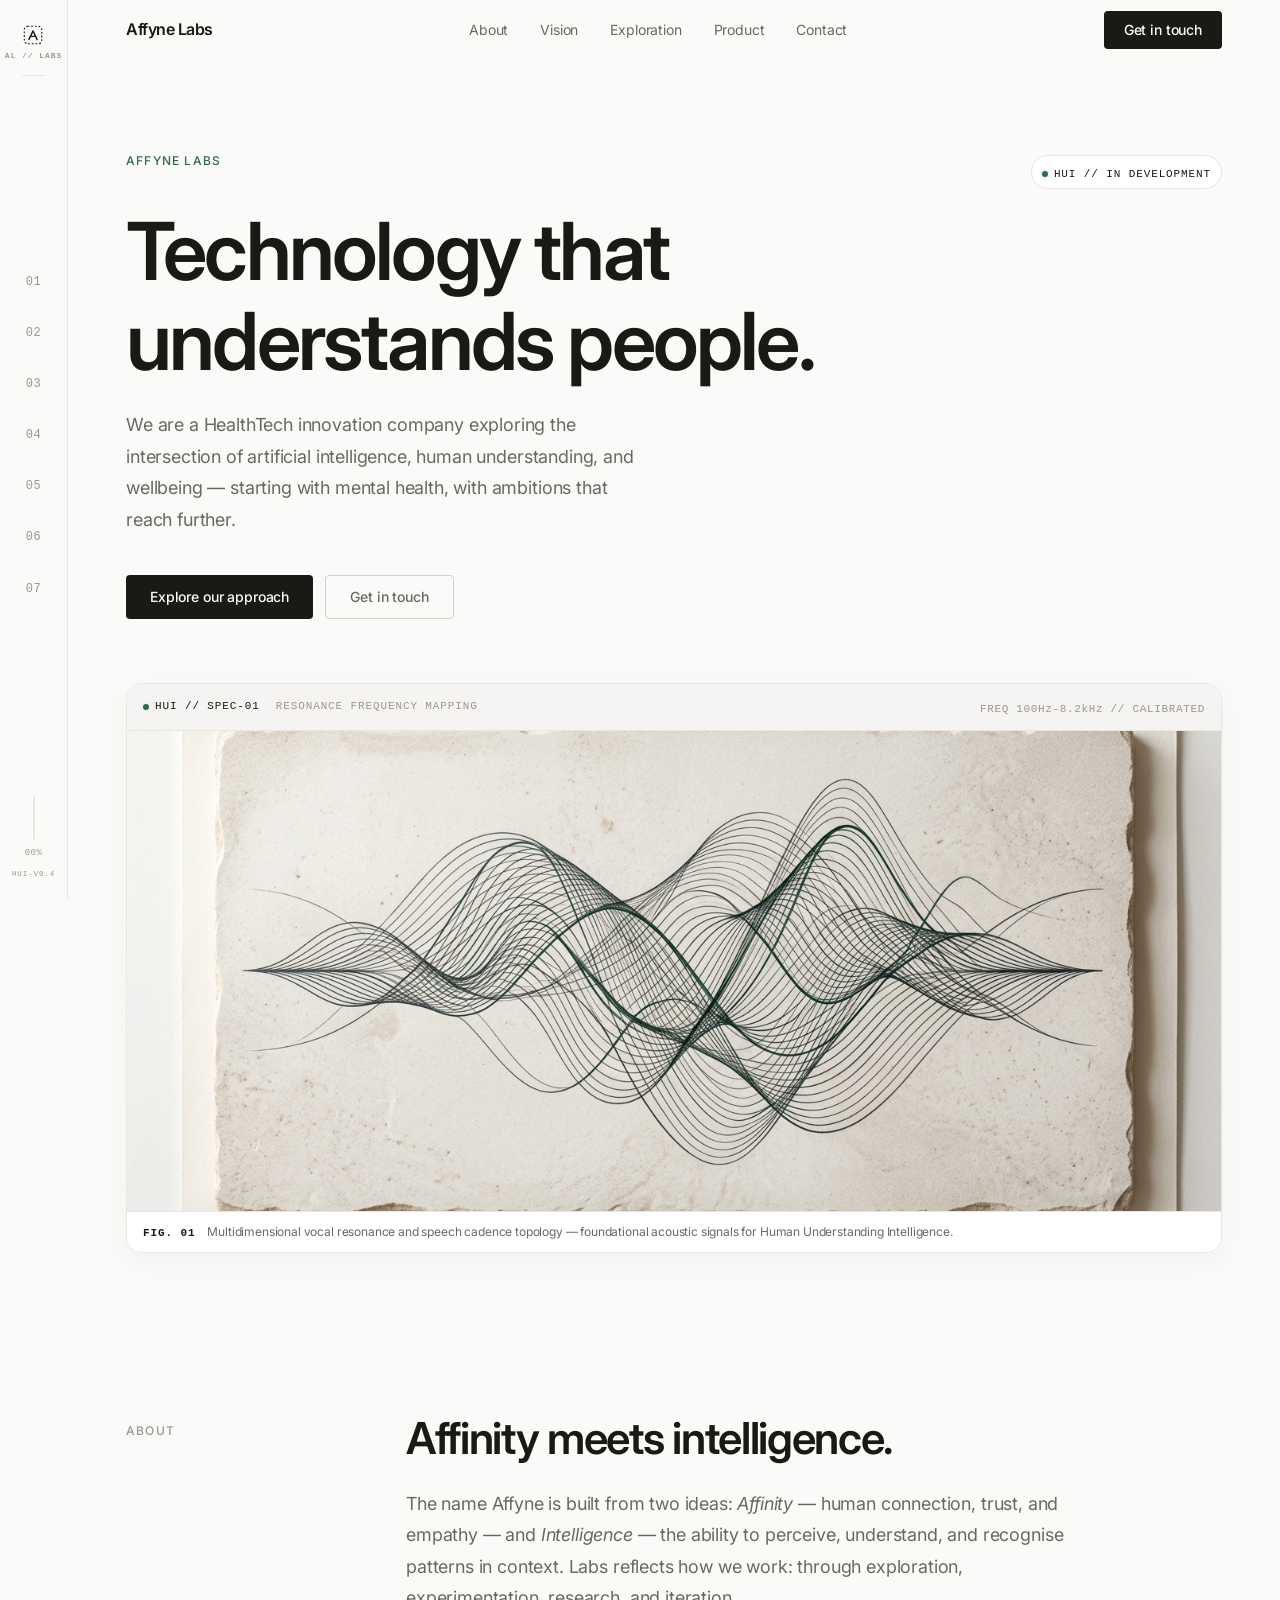
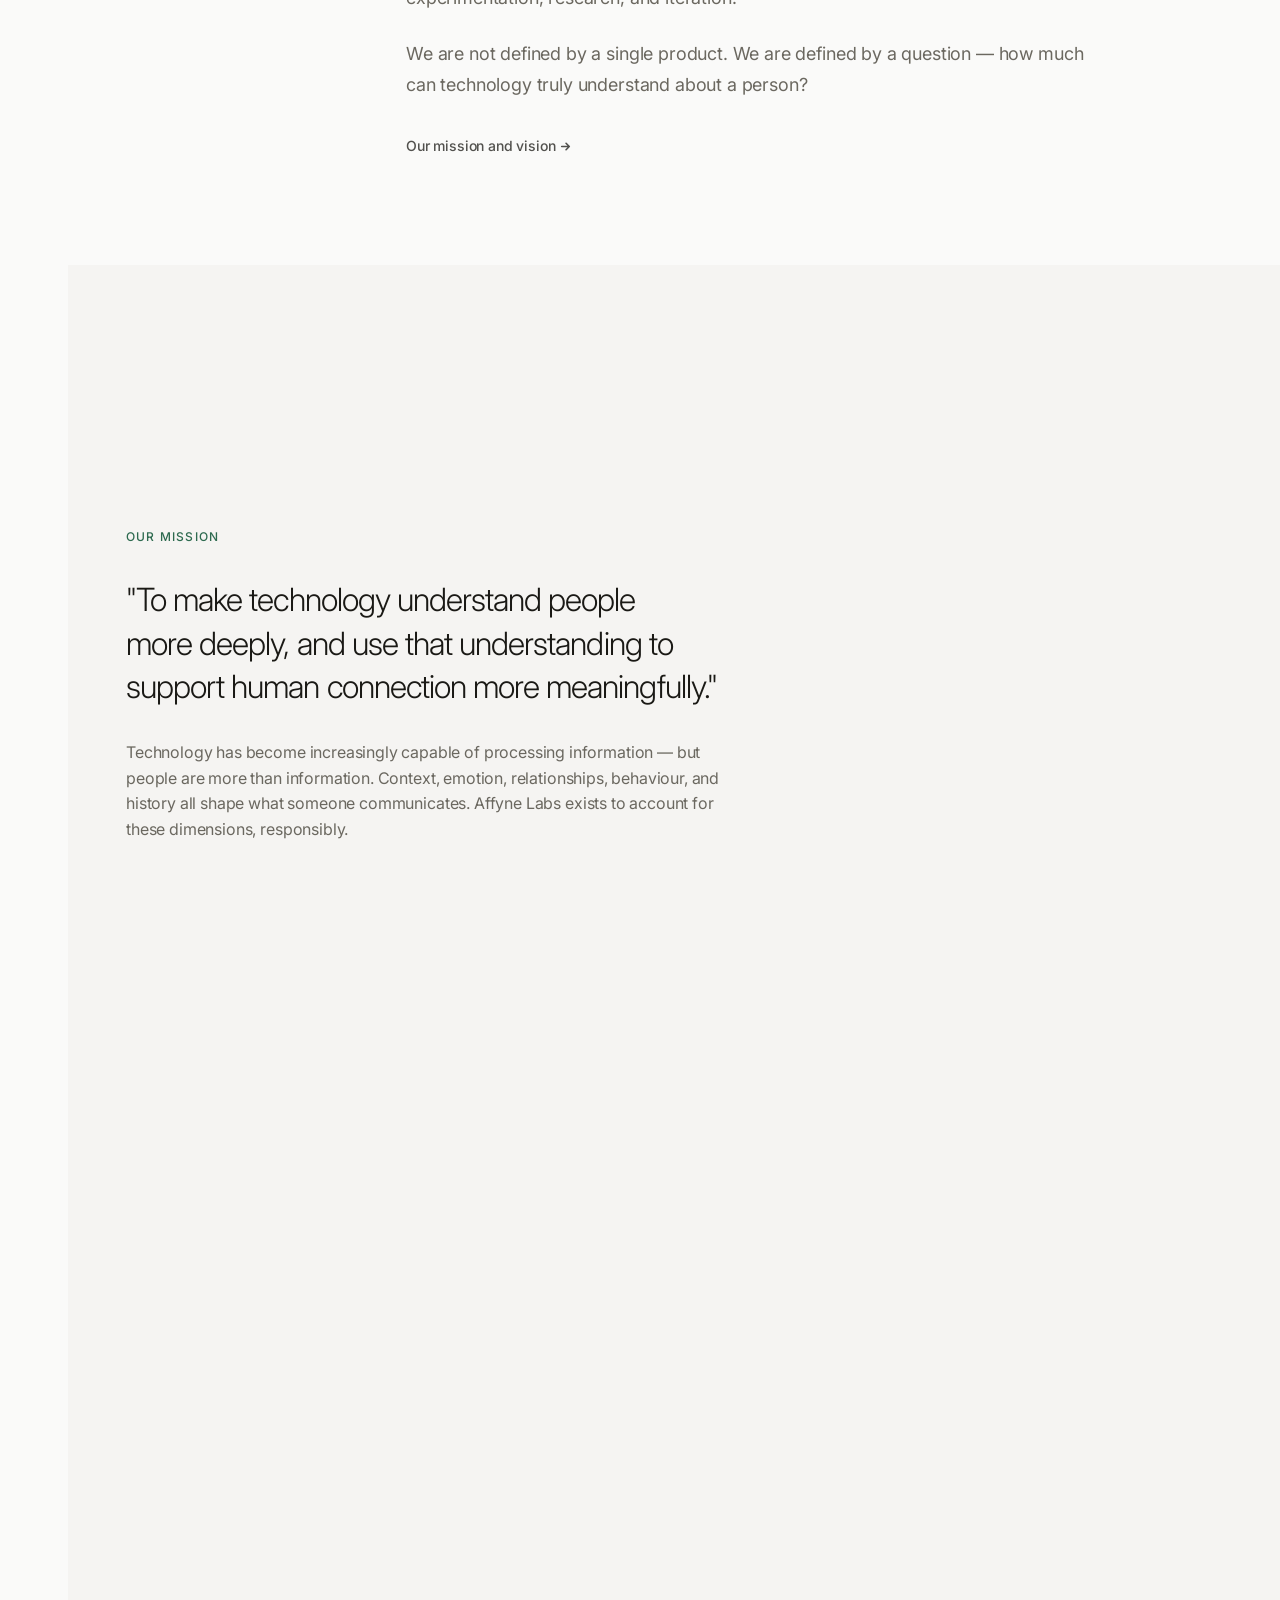
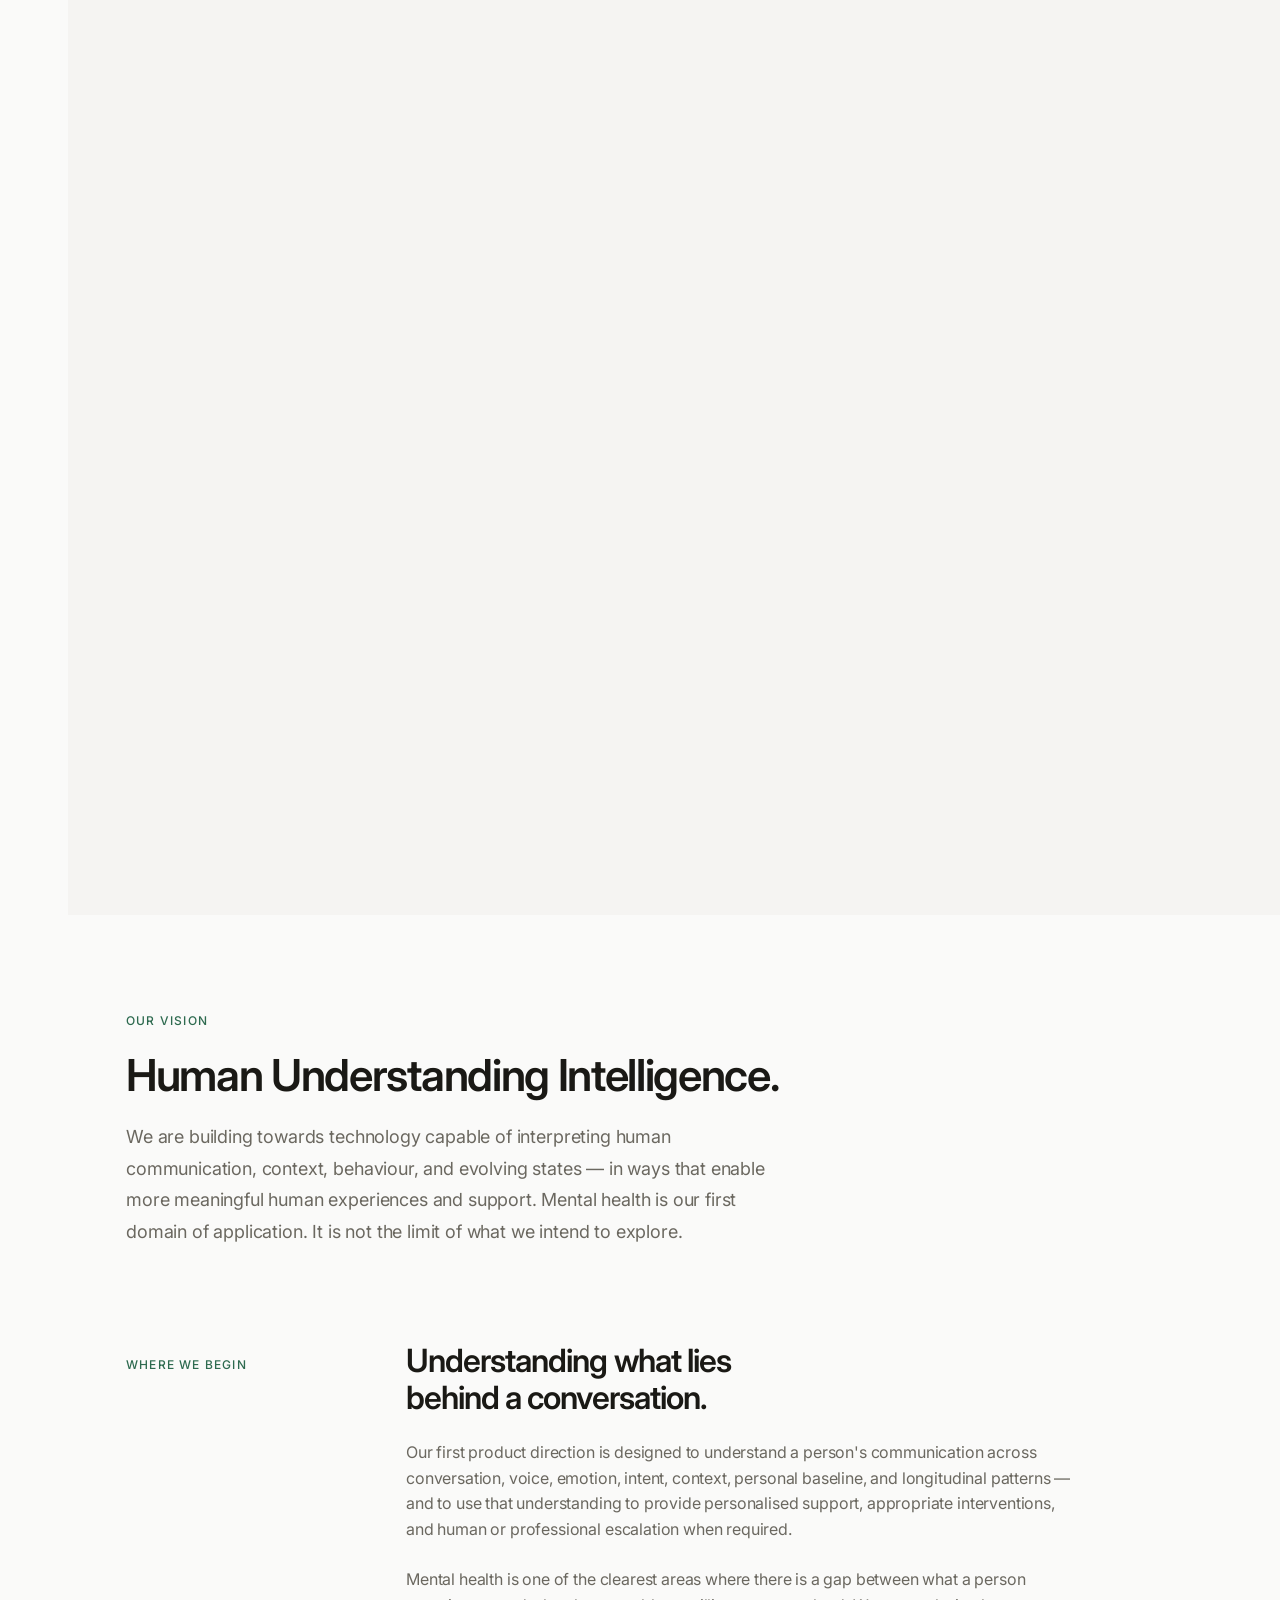
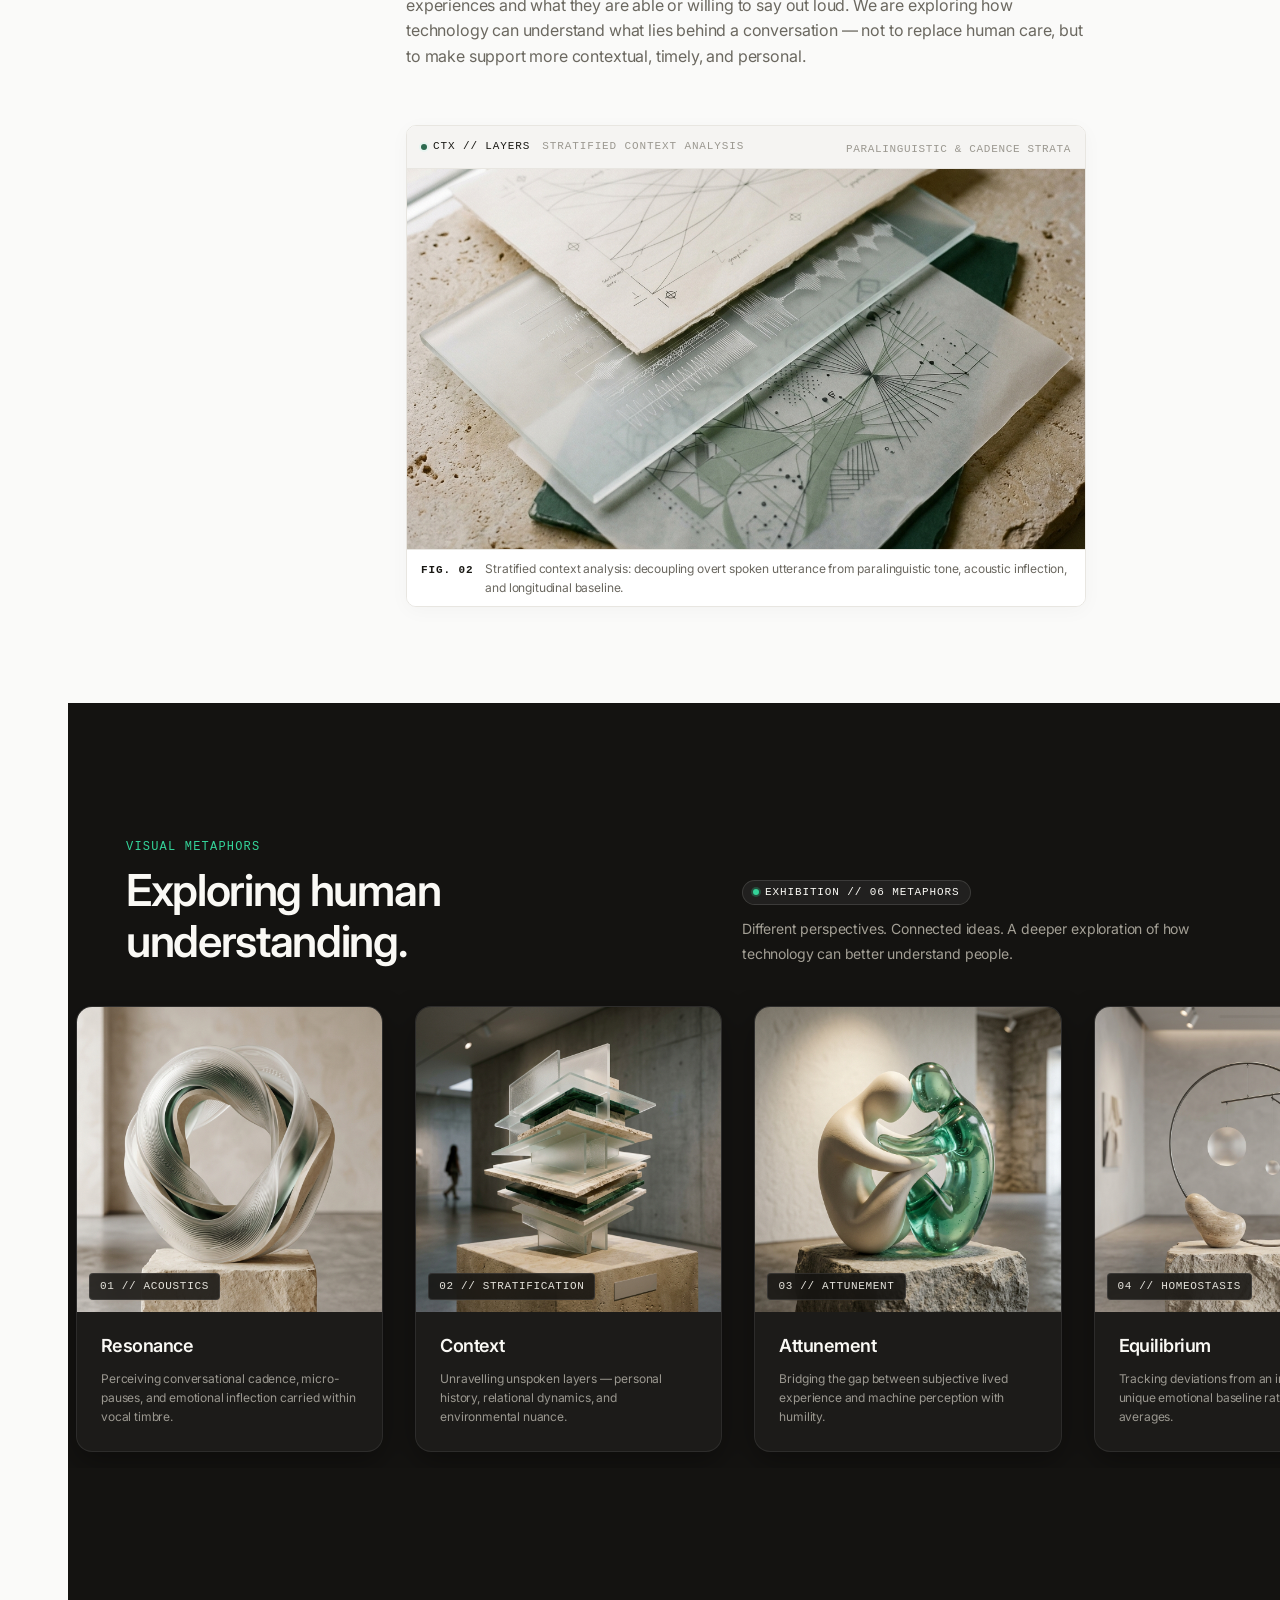
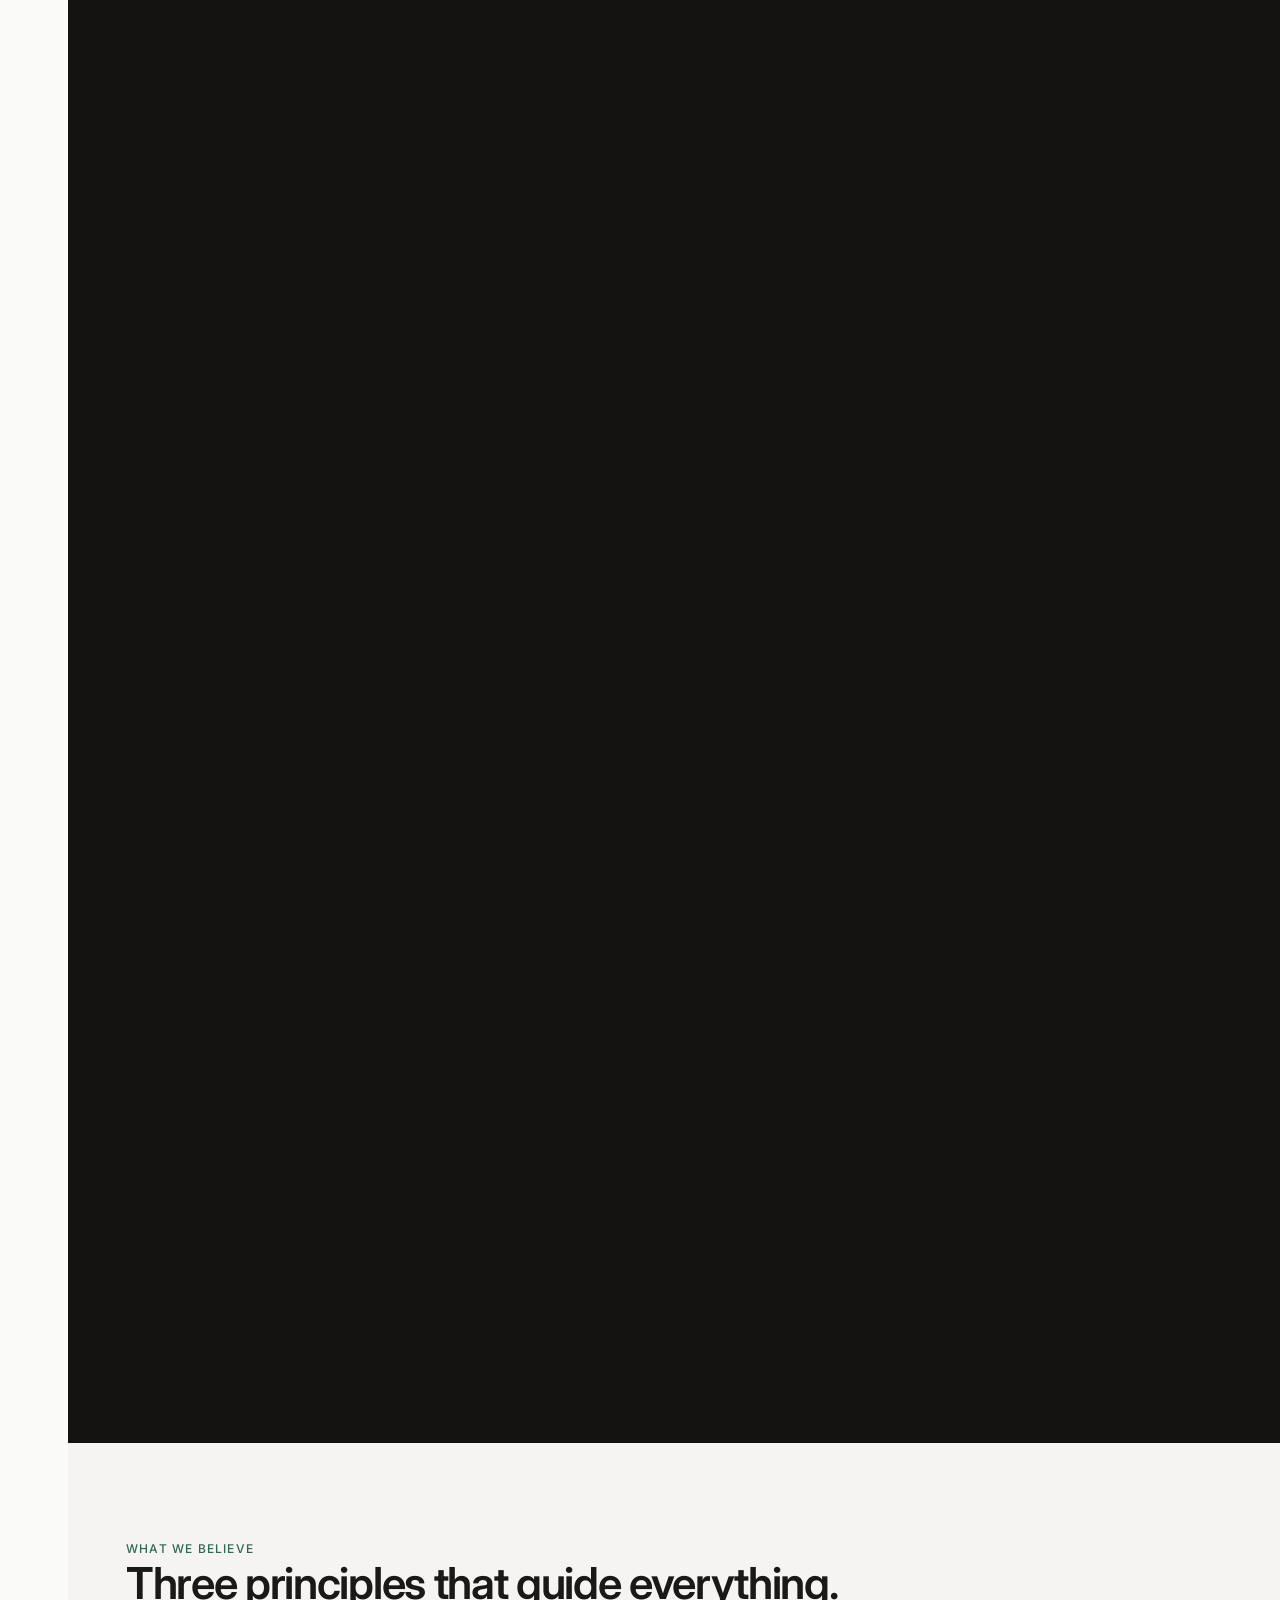
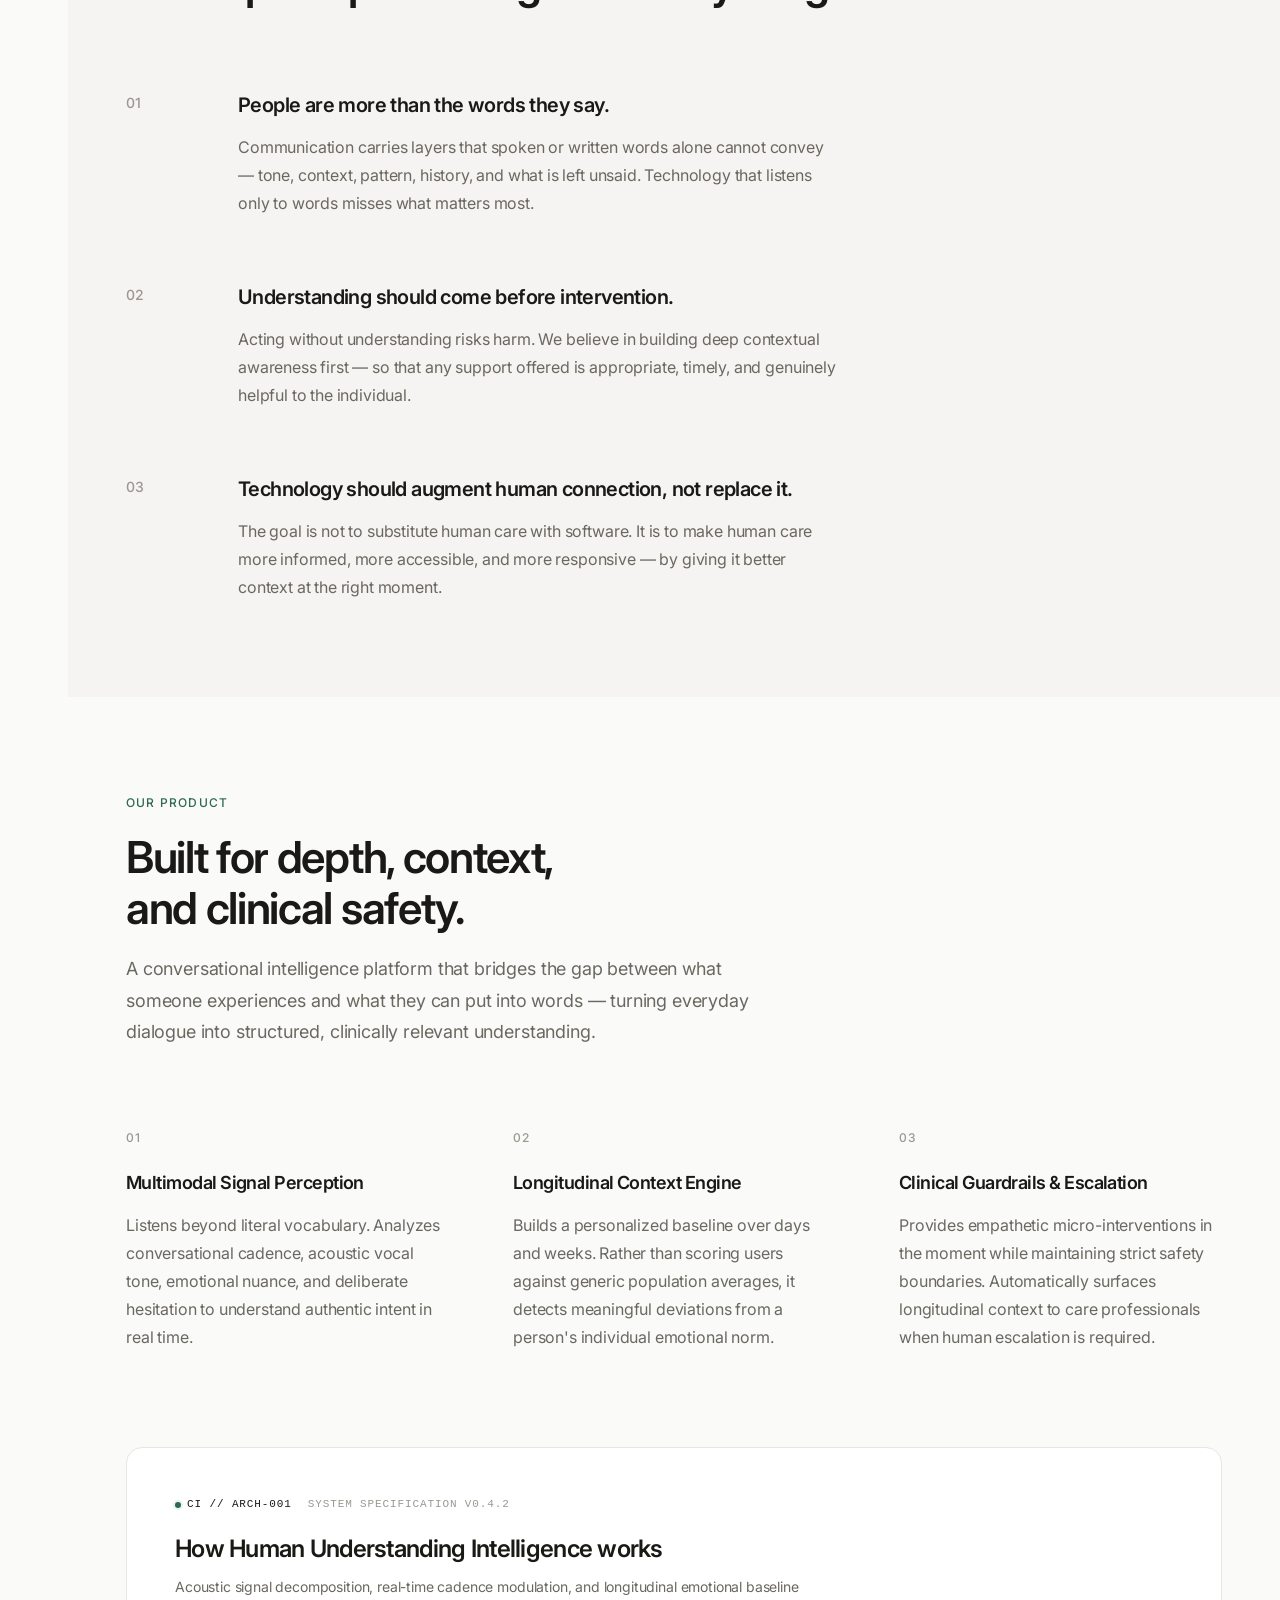
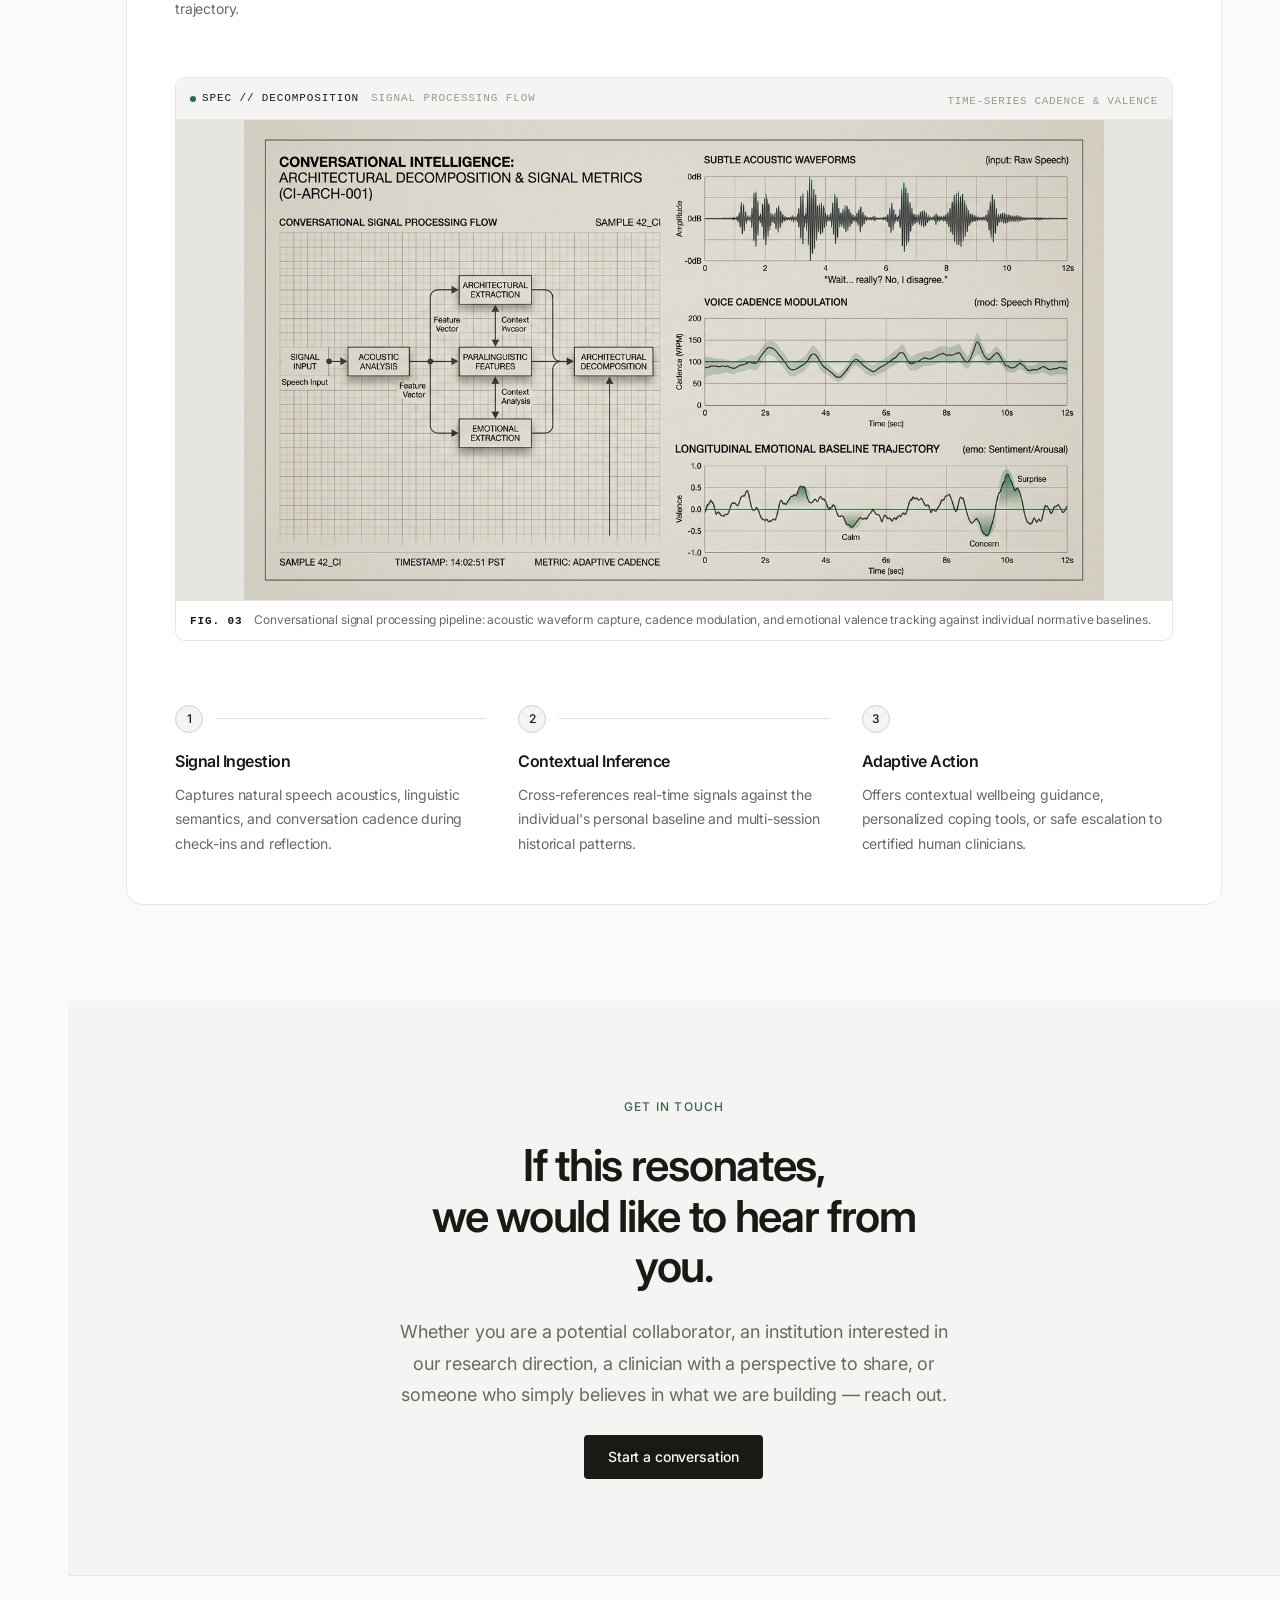
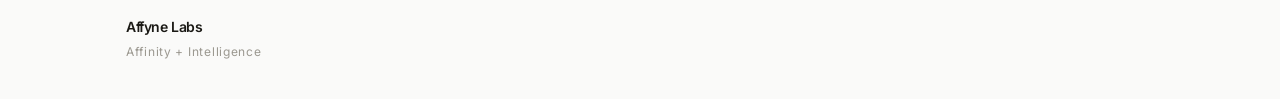
==== commit 6316629e: "feat: immersive horizontal scrolling showcase with 6 abstract 3D visual metaphors" ====
--- a/index.html
+++ b/index.html
@@ -64,22 +64,29 @@
             </a>
           </li>
           <li class="nav-rail__item">
-            <a href="#beliefs" class="nav-rail__link" data-section="beliefs" id="rail-beliefs" aria-label="Section 04: Beliefs">
+            <a href="#showcase" class="nav-rail__link" data-section="showcase" id="rail-showcase" aria-label="Section 04: Exploration">
               <span class="nav-rail__index">04</span>
+              <span class="nav-rail__label">Exploration</span>
+              <span class="nav-rail__indicator" aria-hidden="true"></span>
+            </a>
+          </li>
+          <li class="nav-rail__item">
+            <a href="#beliefs" class="nav-rail__link" data-section="beliefs" id="rail-beliefs" aria-label="Section 05: Beliefs">
+              <span class="nav-rail__index">05</span>
               <span class="nav-rail__label">Beliefs</span>
               <span class="nav-rail__indicator" aria-hidden="true"></span>
             </a>
           </li>
           <li class="nav-rail__item">
-            <a href="#product" class="nav-rail__link" data-section="product" id="rail-product" aria-label="Section 05: Product">
-              <span class="nav-rail__index">05</span>
+            <a href="#product" class="nav-rail__link" data-section="product" id="rail-product" aria-label="Section 06: Product">
+              <span class="nav-rail__index">06</span>
               <span class="nav-rail__label">Product</span>
               <span class="nav-rail__indicator" aria-hidden="true"></span>
             </a>
           </li>
           <li class="nav-rail__item">
-            <a href="#contact" class="nav-rail__link" data-section="contact" id="rail-contact" aria-label="Section 06: Contact">
-              <span class="nav-rail__index">06</span>
+            <a href="#contact" class="nav-rail__link" data-section="contact" id="rail-contact" aria-label="Section 07: Contact">
+              <span class="nav-rail__index">07</span>
               <span class="nav-rail__label">Contact</span>
               <span class="nav-rail__indicator" aria-hidden="true"></span>
             </a>
@@ -125,11 +132,11 @@
         </a>
 
         <ul class="nav__links" role="list">
-          <li><a href="#about"   class="nav__link" id="nav-about">About</a></li>
-          <li><a href="#mission" class="nav__link" id="nav-mission">Mission</a></li>
-          <li><a href="#vision"  class="nav__link" id="nav-vision">Vision</a></li>
-          <li><a href="#product" class="nav__link" id="nav-product">Product</a></li>
-          <li><a href="#contact" class="nav__link" id="nav-contact">Contact</a></li>
+          <li><a href="#about"     class="nav__link" id="nav-about">About</a></li>
+          <li><a href="#vision"    class="nav__link" id="nav-vision">Vision</a></li>
+          <li><a href="#showcase"  class="nav__link" id="nav-showcase">Exploration</a></li>
+          <li><a href="#product"   class="nav__link" id="nav-product">Product</a></li>
+          <li><a href="#contact"   class="nav__link" id="nav-contact">Contact</a></li>
         </ul>
 
         <a href="#contact" class="btn btn--primary nav__cta" id="nav-cta">
@@ -153,12 +160,13 @@
 
     <nav class="nav__mobile" id="nav-mobile" aria-label="Mobile navigation" aria-hidden="true">
       <div class="nav__mobile-links">
-        <a href="#about"   class="nav__mobile-link"><span>01 About</span><svg width="14" height="14" viewBox="0 0 16 16" fill="none" aria-hidden="true"><path d="M6 12L10 8L6 4" stroke="currentColor" stroke-width="1.5" stroke-linecap="round" stroke-linejoin="round"/></svg></a>
-        <a href="#mission" class="nav__mobile-link"><span>02 Mission</span><svg width="14" height="14" viewBox="0 0 16 16" fill="none" aria-hidden="true"><path d="M6 12L10 8L6 4" stroke="currentColor" stroke-width="1.5" stroke-linecap="round" stroke-linejoin="round"/></svg></a>
-        <a href="#vision"  class="nav__mobile-link"><span>03 Vision</span><svg width="14" height="14" viewBox="0 0 16 16" fill="none" aria-hidden="true"><path d="M6 12L10 8L6 4" stroke="currentColor" stroke-width="1.5" stroke-linecap="round" stroke-linejoin="round"/></svg></a>
-        <a href="#beliefs" class="nav__mobile-link"><span>04 Beliefs</span><svg width="14" height="14" viewBox="0 0 16 16" fill="none" aria-hidden="true"><path d="M6 12L10 8L6 4" stroke="currentColor" stroke-width="1.5" stroke-linecap="round" stroke-linejoin="round"/></svg></a>
-        <a href="#product" class="nav__mobile-link"><span>05 Product</span><svg width="14" height="14" viewBox="0 0 16 16" fill="none" aria-hidden="true"><path d="M6 12L10 8L6 4" stroke="currentColor" stroke-width="1.5" stroke-linecap="round" stroke-linejoin="round"/></svg></a>
-        <a href="#contact" class="nav__mobile-link"><span>06 Contact</span><svg width="14" height="14" viewBox="0 0 16 16" fill="none" aria-hidden="true"><path d="M6 12L10 8L6 4" stroke="currentColor" stroke-width="1.5" stroke-linecap="round" stroke-linejoin="round"/></svg></a>
+        <a href="#about"     class="nav__mobile-link"><span>01 About</span><svg width="14" height="14" viewBox="0 0 16 16" fill="none" aria-hidden="true"><path d="M6 12L10 8L6 4" stroke="currentColor" stroke-width="1.5" stroke-linecap="round" stroke-linejoin="round"/></svg></a>
+        <a href="#mission"   class="nav__mobile-link"><span>02 Mission</span><svg width="14" height="14" viewBox="0 0 16 16" fill="none" aria-hidden="true"><path d="M6 12L10 8L6 4" stroke="currentColor" stroke-width="1.5" stroke-linecap="round" stroke-linejoin="round"/></svg></a>
+        <a href="#vision"    class="nav__mobile-link"><span>03 Vision</span><svg width="14" height="14" viewBox="0 0 16 16" fill="none" aria-hidden="true"><path d="M6 12L10 8L6 4" stroke="currentColor" stroke-width="1.5" stroke-linecap="round" stroke-linejoin="round"/></svg></a>
+        <a href="#showcase"  class="nav__mobile-link"><span>04 Exploration</span><svg width="14" height="14" viewBox="0 0 16 16" fill="none" aria-hidden="true"><path d="M6 12L10 8L6 4" stroke="currentColor" stroke-width="1.5" stroke-linecap="round" stroke-linejoin="round"/></svg></a>
+        <a href="#beliefs"   class="nav__mobile-link"><span>05 Beliefs</span><svg width="14" height="14" viewBox="0 0 16 16" fill="none" aria-hidden="true"><path d="M6 12L10 8L6 4" stroke="currentColor" stroke-width="1.5" stroke-linecap="round" stroke-linejoin="round"/></svg></a>
+        <a href="#product"   class="nav__mobile-link"><span>06 Product</span><svg width="14" height="14" viewBox="0 0 16 16" fill="none" aria-hidden="true"><path d="M6 12L10 8L6 4" stroke="currentColor" stroke-width="1.5" stroke-linecap="round" stroke-linejoin="round"/></svg></a>
+        <a href="#contact"   class="nav__mobile-link"><span>07 Contact</span><svg width="14" height="14" viewBox="0 0 16 16" fill="none" aria-hidden="true"><path d="M6 12L10 8L6 4" stroke="currentColor" stroke-width="1.5" stroke-linecap="round" stroke-linejoin="round"/></svg></a>
       </div>
       <div class="nav__mobile-footer">
         <a href="#contact" class="btn btn--primary nav__mobile-cta">Get in touch</a>
@@ -372,6 +380,190 @@
 
 
     <!-- -----------------------------------------------------------------
+         SHOWCASE — Immersive Horizontal Scrolling Object Gallery
+         ----------------------------------------------------------------- -->
+    <section class="showcase-section" id="showcase" aria-labelledby="showcase-heading">
+      <div class="showcase__sticky" id="showcase-sticky">
+
+        <div class="container showcase__intro">
+          <div class="showcase__header-row">
+            <div class="showcase__header-left">
+              <p class="eyebrow showcase__eyebrow">Visual metaphors</p>
+              <h2 class="heading-xl showcase__heading" id="showcase-heading">
+                Exploring human understanding.
+              </h2>
+            </div>
+            <div class="showcase__header-right">
+              <span class="tech-tag tech-tag--dark">
+                <span class="tech-tag__dot"></span>EXHIBITION // 06 METAPHORS
+              </span>
+              <p class="body-base showcase__desc">
+                Different perspectives. Connected ideas. A deeper exploration of how technology can better understand people.
+              </p>
+            </div>
+          </div>
+        </div>
+
+        <div class="showcase__track-window" id="showcase-window" tabindex="0" role="region" aria-label="Horizontal visual gallery">
+          <div class="showcase__track" id="showcase-track">
+
+            <!-- Card 01 -->
+            <article class="showcase__card">
+              <div class="showcase__media-frame">
+                <img
+                  src="assets/showcase_resonance.jpg"
+                  alt="Translucent frosted glass and limestone ribbon torus representing acoustic resonance and speech cadence"
+                  class="showcase__img"
+                  width="800"
+                  height="800"
+                  loading="lazy"
+                  decoding="async"
+                />
+                <div class="showcase__badge">
+                  <span class="tech-mono">01 // ACOUSTICS</span>
+                </div>
+              </div>
+              <div class="showcase__card-content">
+                <h3 class="showcase__card-title">Resonance</h3>
+                <p class="showcase__card-desc">
+                  Perceiving conversational cadence, micro-pauses, and emotional inflection carried within vocal timbre.
+                </p>
+              </div>
+            </article>
+
+            <!-- Card 02 -->
+            <article class="showcase__card">
+              <div class="showcase__media-frame">
+                <img
+                  src="assets/showcase_context.jpg"
+                  alt="Stratified frosted architectural glass and travertine sheets suspended in balance representing context layers"
+                  class="showcase__img"
+                  width="800"
+                  height="800"
+                  loading="lazy"
+                  decoding="async"
+                />
+                <div class="showcase__badge">
+                  <span class="tech-mono">02 // STRATIFICATION</span>
+                </div>
+              </div>
+              <div class="showcase__card-content">
+                <h3 class="showcase__card-title">Context</h3>
+                <p class="showcase__card-desc">
+                  Unravelling unspoken layers — personal history, relational dynamics, and environmental nuance.
+                </p>
+              </div>
+            </article>
+
+            <!-- Card 03 -->
+            <article class="showcase__card">
+              <div class="showcase__media-frame">
+                <img
+                  src="assets/showcase_empathy.jpg"
+                  alt="Two interlocking sculptural forms of porcelain and jade glass embracing representing attunement and connection"
+                  class="showcase__img"
+                  width="800"
+                  height="800"
+                  loading="lazy"
+                  decoding="async"
+                />
+                <div class="showcase__badge">
+                  <span class="tech-mono">03 // ATTUNEMENT</span>
+                </div>
+              </div>
+              <div class="showcase__card-content">
+                <h3 class="showcase__card-title">Attunement</h3>
+                <p class="showcase__card-desc">
+                  Bridging the gap between subjective lived experience and machine perception with humility.
+                </p>
+              </div>
+            </article>
+
+            <!-- Card 04 -->
+            <article class="showcase__card">
+              <div class="showcase__media-frame">
+                <img
+                  src="assets/showcase_equilibrium.jpg"
+                  alt="Balanced stone and frosted glass spheres suspended along a titanium arc representing emotional equilibrium"
+                  class="showcase__img"
+                  width="800"
+                  height="800"
+                  loading="lazy"
+                  decoding="async"
+                />
+                <div class="showcase__badge">
+                  <span class="tech-mono">04 // HOMEOSTASIS</span>
+                </div>
+              </div>
+              <div class="showcase__card-content">
+                <h3 class="showcase__card-title">Equilibrium</h3>
+                <p class="showcase__card-desc">
+                  Tracking deviations from an individual's unique emotional baseline rather than generic averages.
+                </p>
+              </div>
+            </article>
+
+            <!-- Card 05 -->
+            <article class="showcase__card">
+              <div class="showcase__media-frame">
+                <img
+                  src="assets/showcase_inference.jpg"
+                  alt="Faceted crystalline prism refracting subtle spectral light representing inference and cognitive depth"
+                  class="showcase__img"
+                  width="800"
+                  height="800"
+                  loading="lazy"
+                  decoding="async"
+                />
+                <div class="showcase__badge">
+                  <span class="tech-mono">05 // COGNITION</span>
+                </div>
+              </div>
+              <div class="showcase__card-content">
+                <h3 class="showcase__card-title">Inference</h3>
+                <p class="showcase__card-desc">
+                  Synthesising multimodal conversational signals into structured, clinically relevant insight.
+                </p>
+              </div>
+            </article>
+
+            <!-- Card 06 -->
+            <article class="showcase__card">
+              <div class="showcase__media-frame">
+                <img
+                  src="assets/showcase_sanctuary.jpg"
+                  alt="Protective alabaster and glass cocoon sheltering a polished jade sphere representing safety and trust"
+                  class="showcase__img"
+                  width="800"
+                  height="800"
+                  loading="lazy"
+                  decoding="async"
+                />
+                <div class="showcase__badge">
+                  <span class="tech-mono">06 // TRUST</span>
+                </div>
+              </div>
+              <div class="showcase__card-content">
+                <h3 class="showcase__card-title">Sanctuary</h3>
+                <p class="showcase__card-desc">
+                  Maintaining strict safety boundaries, emotional dignity, and timely clinician escalation.
+                </p>
+              </div>
+            </article>
+
+          </div>
+        </div>
+
+        <!-- Mobile horizontal swipe indicator -->
+        <div class="showcase__mobile-hint" aria-hidden="true">
+          <span class="tech-mono">SWIPE HORIZONTALLY TO EXPLORE &rarr;</span>
+        </div>
+
+      </div>
+    </section>
+
+
+    <!-- -----------------------------------------------------------------
          BELIEFS (formerly Principles)
          ----------------------------------------------------------------- -->
     <section class="section section--alt" id="beliefs" aria-labelledby="beliefs-heading">
--- a/styles.css
+++ b/styles.css
@@ -987,6 +987,256 @@
   line-height: var(--leading-normal);
 }
 
+/* ==========================================================================
+   SHOWCASE — Immersive Horizontal Scrolling Object Gallery
+   ========================================================================== */
+.showcase-section {
+  position: relative;
+  background-color: #141311;
+  color: #FAF9F5;
+  width: 100%;
+}
+
+/* On desktop, sticky height allows vertical scroll to drive horizontal translation */
+@media (min-width: 1025px) {
+  .showcase-section {
+    min-height: 260vh;
+  }
+
+  .showcase__sticky {
+    position: sticky;
+    top: 0;
+    height: 100vh;
+    display: flex;
+    flex-direction: column;
+    justify-content: center;
+    overflow: hidden;
+    padding-block: var(--space-8);
+  }
+
+  .showcase__intro {
+    width: 100%;
+    margin-bottom: var(--space-6);
+  }
+
+  .showcase__track-window {
+    width: 100%;
+    overflow: hidden;
+    padding-block: var(--space-4);
+    position: relative;
+  }
+
+  .showcase__track {
+    display: flex;
+    gap: var(--space-8);
+    will-change: transform;
+    padding-left: max(var(--side-padding), calc((100vw - 68px - 1160px) / 2));
+    padding-right: var(--space-32);
+    width: max-content;
+  }
+
+  .showcase__card {
+    flex-shrink: 0;
+    width: clamp(300px, 24vw, 360px);
+    background: rgba(255, 255, 255, 0.035);
+    border: 1px solid rgba(255, 255, 255, 0.08);
+    border-radius: var(--radius-lg);
+    overflow: hidden;
+    display: flex;
+    flex-direction: column;
+    box-shadow: 0 10px 30px rgba(0, 0, 0, 0.35);
+    transition: transform 0.28s cubic-bezier(0.16, 1, 0.3, 1),
+                border-color 0.28s ease,
+                box-shadow 0.28s ease;
+  }
+
+  .showcase__card:hover {
+    transform: translateY(-6px);
+    border-color: rgba(255, 255, 255, 0.22);
+    box-shadow: 0 16px 40px rgba(0, 0, 0, 0.55);
+  }
+
+  .showcase__mobile-hint {
+    display: none;
+  }
+}
+
+/* Common Showcase Styling */
+.showcase__header-row {
+  display: flex;
+  justify-content: space-between;
+  align-items: flex-end;
+  gap: var(--space-8);
+}
+
+.showcase__eyebrow {
+  color: #34D399;
+  font-family: ui-monospace, 'SF Mono', Menlo, Consolas, monospace;
+  font-size: var(--text-xs);
+  letter-spacing: var(--tracking-wider);
+  text-transform: uppercase;
+  margin-bottom: var(--space-2);
+}
+
+.showcase__heading {
+  color: #FAF9F5;
+  font-size: clamp(var(--text-2xl), 3.5vw, var(--text-4xl));
+  letter-spacing: var(--tracking-tight);
+}
+
+.showcase__header-right {
+  display: flex;
+  flex-direction: column;
+  gap: var(--space-3);
+  max-width: 480px;
+}
+
+.showcase__desc {
+  color: #A39F95;
+  font-size: var(--text-sm);
+  line-height: var(--leading-relaxed);
+}
+
+.tech-tag--dark {
+  background: rgba(255, 255, 255, 0.06);
+  border: 1px solid rgba(255, 255, 255, 0.12);
+  color: #FAF9F5;
+  padding: 3px 10px;
+  border-radius: 999px;
+  width: fit-content;
+}
+
+.tech-tag--dark .tech-tag__dot {
+  background-color: #34D399;
+  box-shadow: 0 0 0 2px rgba(52, 211, 153, 0.25);
+}
+
+.showcase__media-frame {
+  position: relative;
+  aspect-ratio: 1 / 1;
+  width: 100%;
+  background-color: #1A1916;
+  overflow: hidden;
+}
+
+.showcase__img {
+  width: 100%;
+  height: 100%;
+  object-fit: cover;
+  display: block;
+  transition: transform 0.5s cubic-bezier(0.16, 1, 0.3, 1);
+}
+
+.showcase__card:hover .showcase__img {
+  transform: scale(1.04);
+}
+
+.showcase__badge {
+  position: absolute;
+  bottom: 12px;
+  left: 12px;
+  background: rgba(20, 19, 17, 0.85);
+  backdrop-filter: blur(10px);
+  -webkit-backdrop-filter: blur(10px);
+  padding: 4px 10px;
+  border-radius: var(--radius-sm);
+  border: 1px solid rgba(255, 255, 255, 0.1);
+  color: #E5E3DC;
+  font-family: ui-monospace, 'SF Mono', Menlo, Consolas, monospace;
+  font-size: 0.6875rem;
+  letter-spacing: 0.06em;
+}
+
+.showcase__card-content {
+  padding: var(--space-5) var(--space-6) var(--space-6);
+  display: flex;
+  flex-direction: column;
+  gap: var(--space-2);
+}
+
+.showcase__card-title {
+  font-size: var(--text-lg);
+  font-weight: var(--weight-semibold);
+  color: #FAF9F5;
+  letter-spacing: var(--tracking-tight);
+}
+
+.showcase__card-desc {
+  font-size: var(--text-xs);
+  line-height: var(--leading-normal);
+  color: #9B9890;
+}
+
+/* Mobile & Tablet Horizontal Scroll */
+@media (max-width: 1024px) {
+  .showcase-section {
+    padding-block: var(--space-16);
+    height: auto !important;
+  }
+
+  .showcase__sticky {
+    position: relative;
+    height: auto;
+    overflow: visible;
+  }
+
+  .showcase__intro {
+    margin-bottom: var(--space-6);
+  }
+
+  .showcase__header-row {
+    flex-direction: column;
+    align-items: flex-start;
+    gap: var(--space-4);
+  }
+
+  .showcase__track-window {
+    overflow-x: auto;
+    scroll-snap-type: x mandatory;
+    -webkit-overflow-scrolling: touch;
+    padding-inline: var(--side-padding);
+    padding-bottom: var(--space-4);
+    scrollbar-width: thin;
+    scrollbar-color: rgba(255, 255, 255, 0.15) transparent;
+  }
+
+  .showcase__track-window::-webkit-scrollbar {
+    height: 4px;
+  }
+  .showcase__track-window::-webkit-scrollbar-thumb {
+    background: rgba(255, 255, 255, 0.15);
+    border-radius: 4px;
+  }
+
+  .showcase__track {
+    display: flex;
+    gap: var(--space-5);
+    transform: none !important;
+    width: max-content;
+  }
+
+  .showcase__card {
+    scroll-snap-align: start;
+    flex-shrink: 0;
+    width: 78vw;
+    max-width: 320px;
+    background: rgba(255, 255, 255, 0.035);
+    border: 1px solid rgba(255, 255, 255, 0.08);
+    border-radius: var(--radius-lg);
+    overflow: hidden;
+  }
+
+  .showcase__mobile-hint {
+    display: flex;
+    align-items: center;
+    justify-content: center;
+    padding-top: var(--space-3);
+    color: #78756D;
+    font-size: 0.6875rem;
+    letter-spacing: 0.08em;
+  }
+}
+
 /* Product Architecture Media Showcase */
 .product__preview-badge-row {
   display: flex;
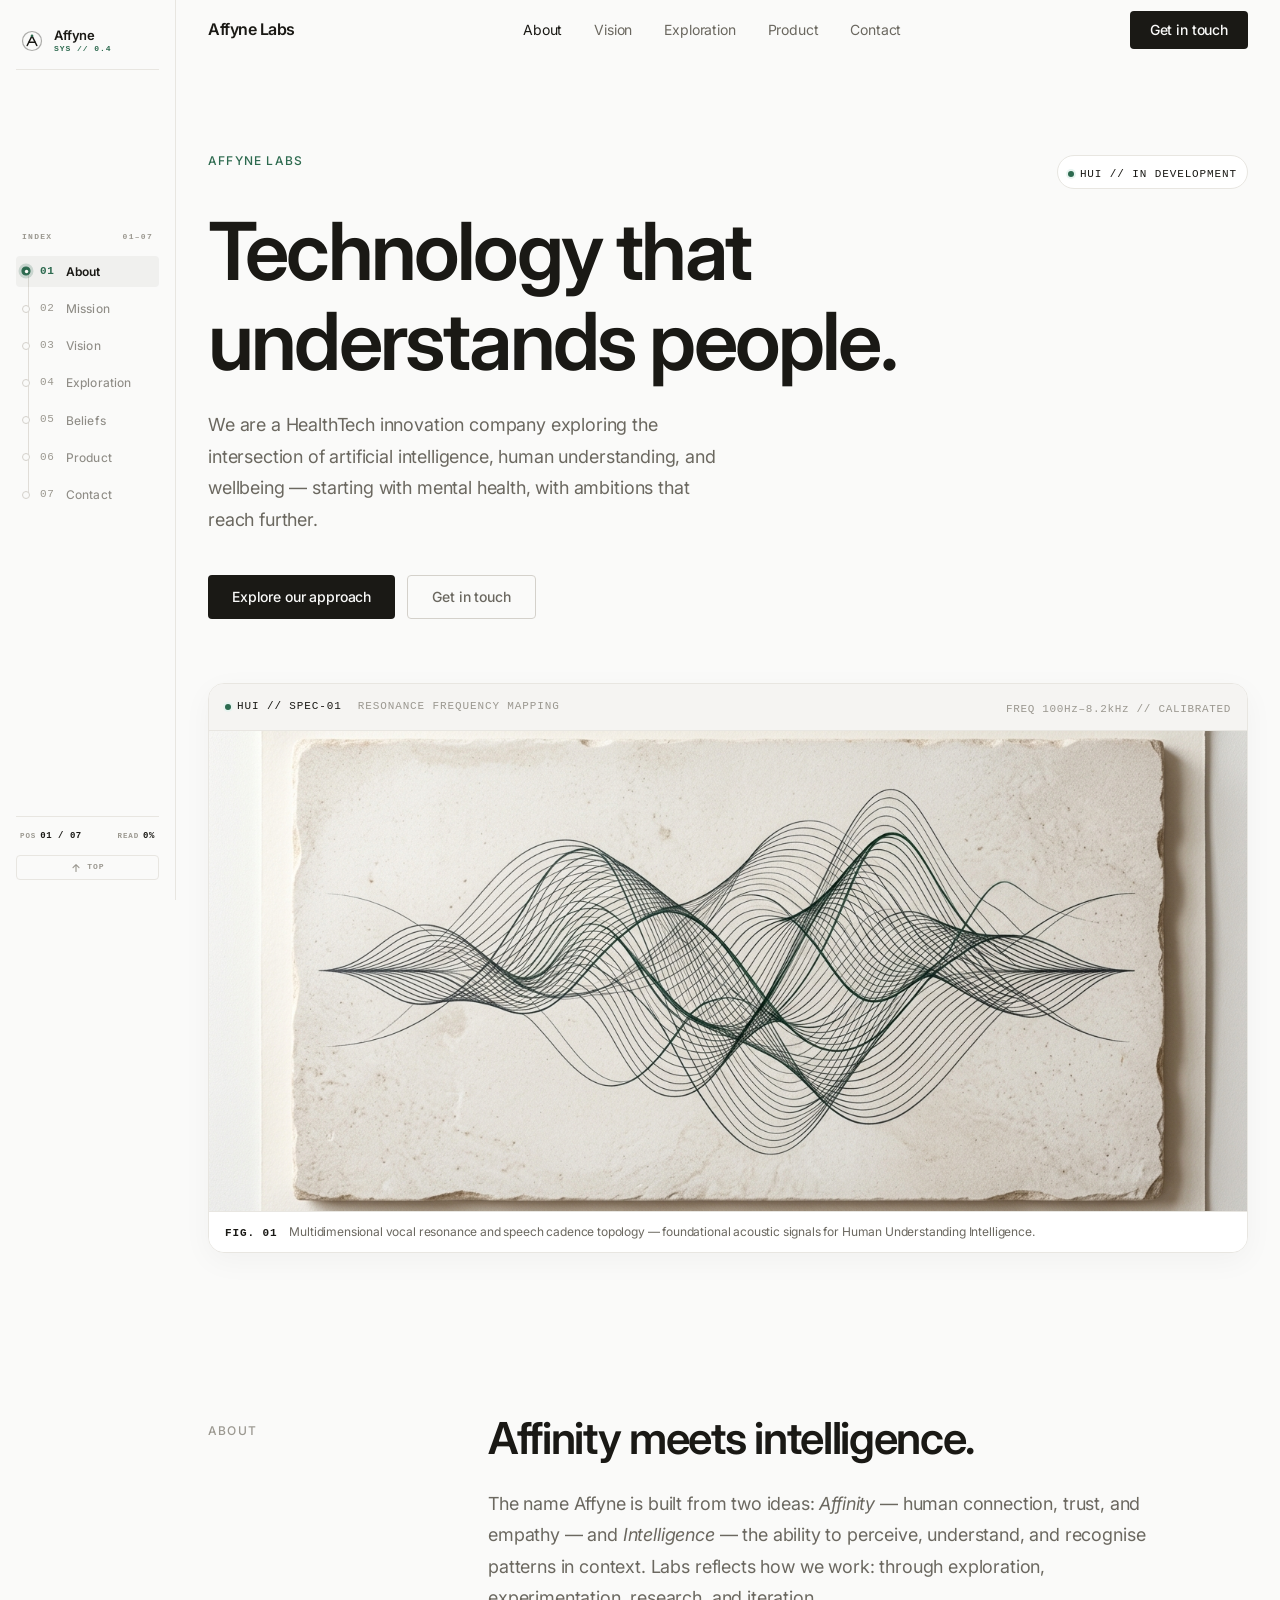
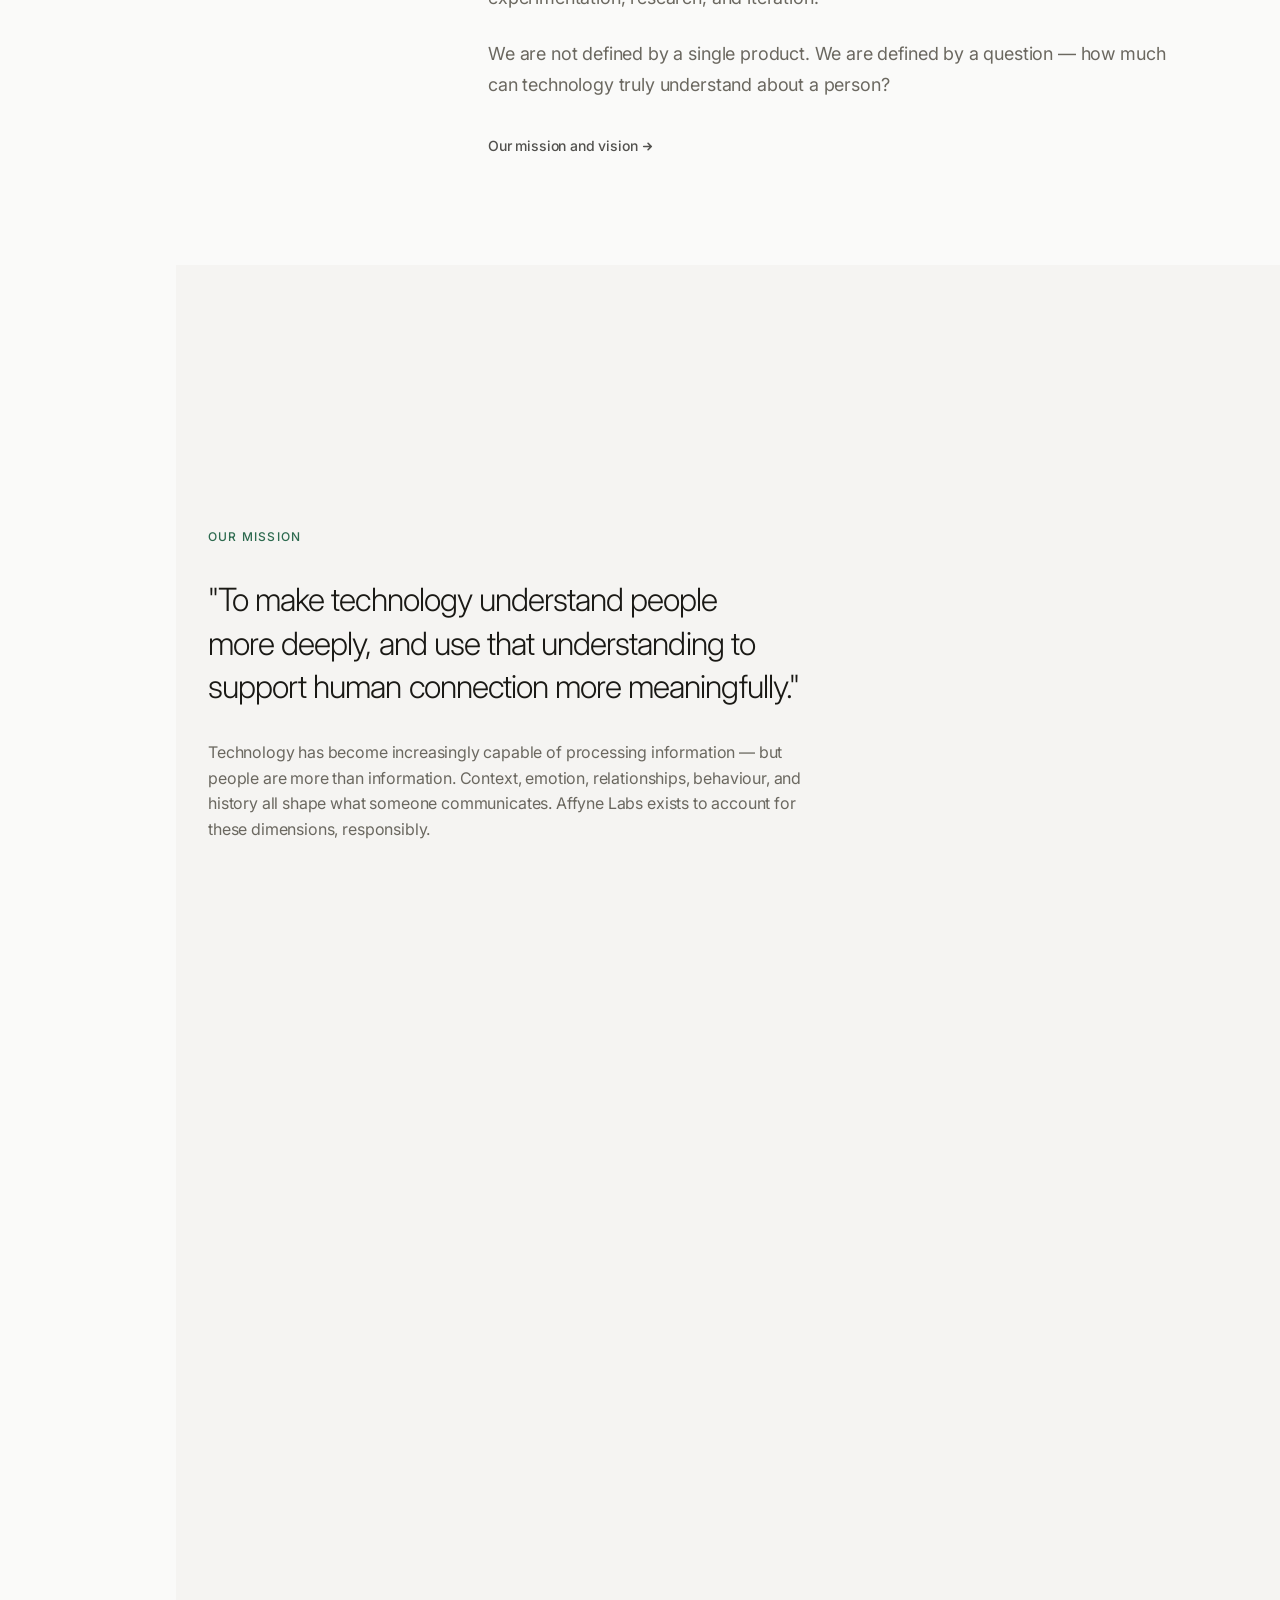
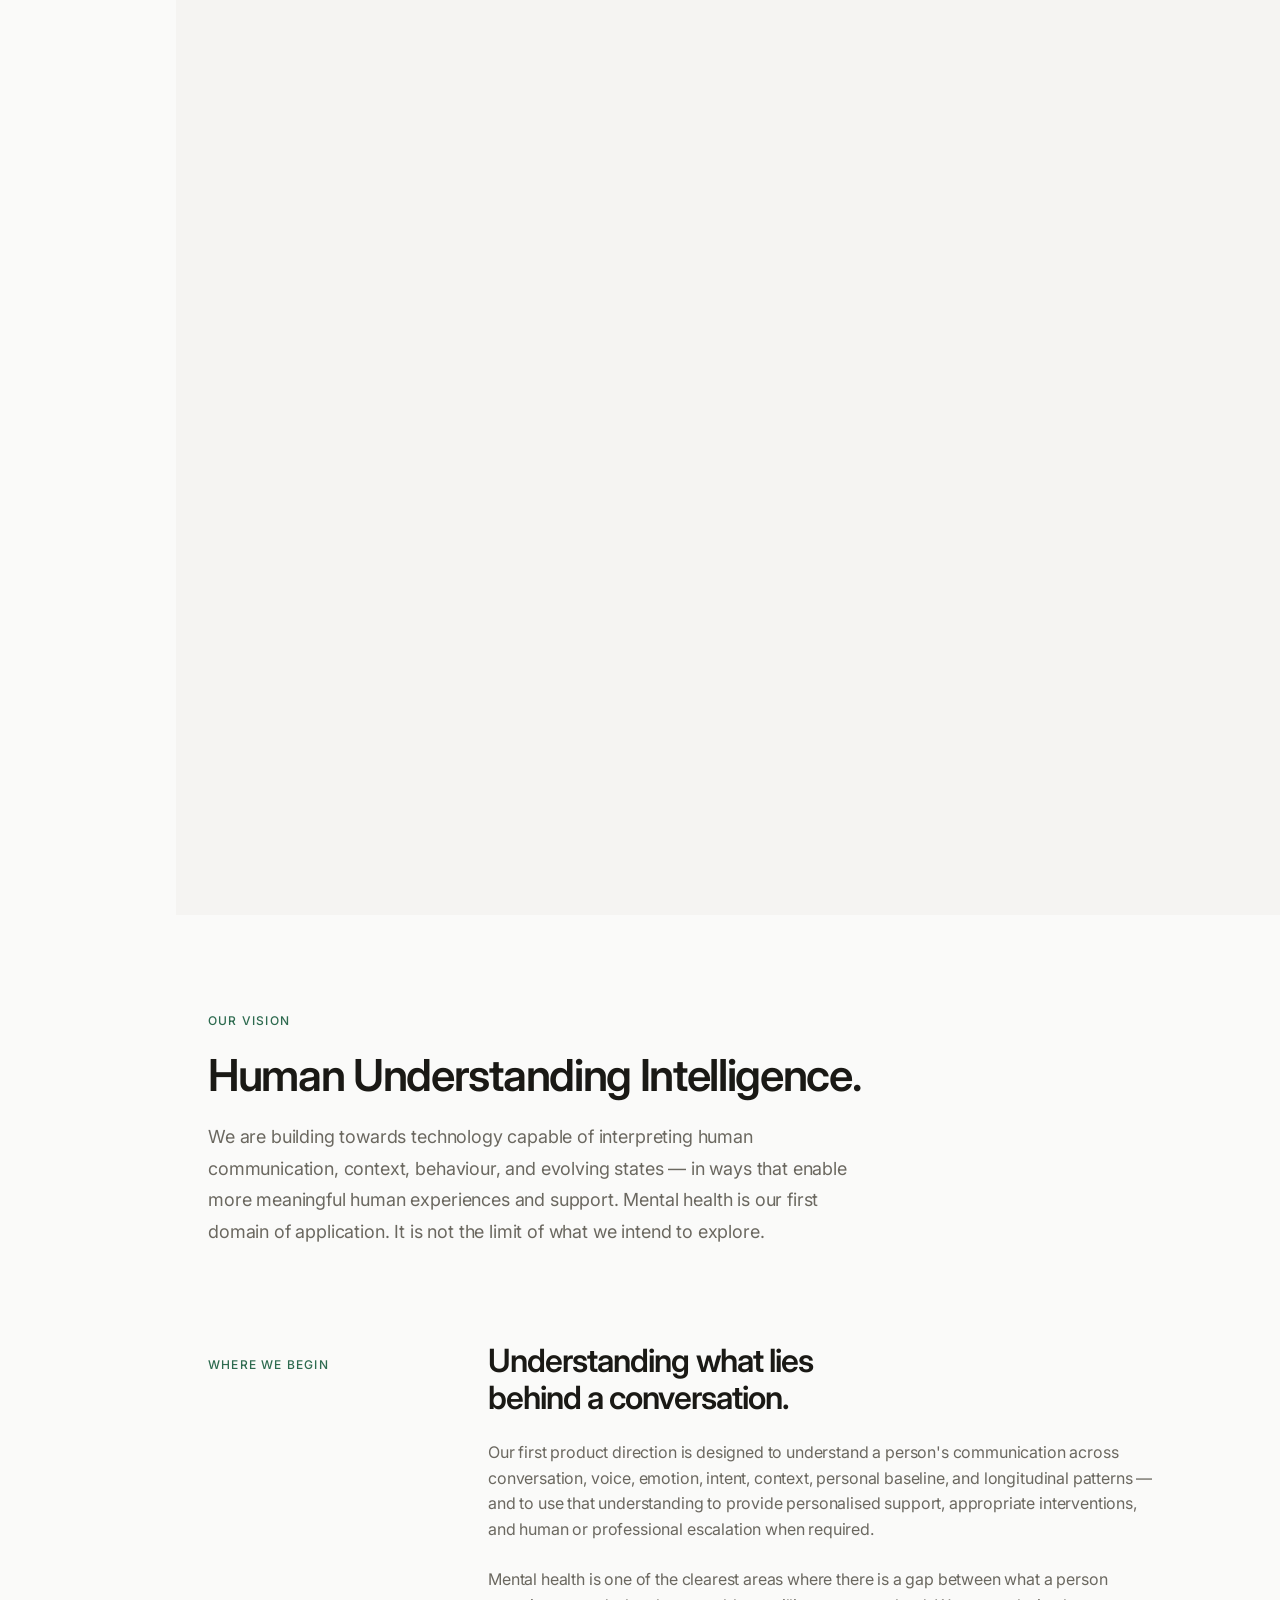
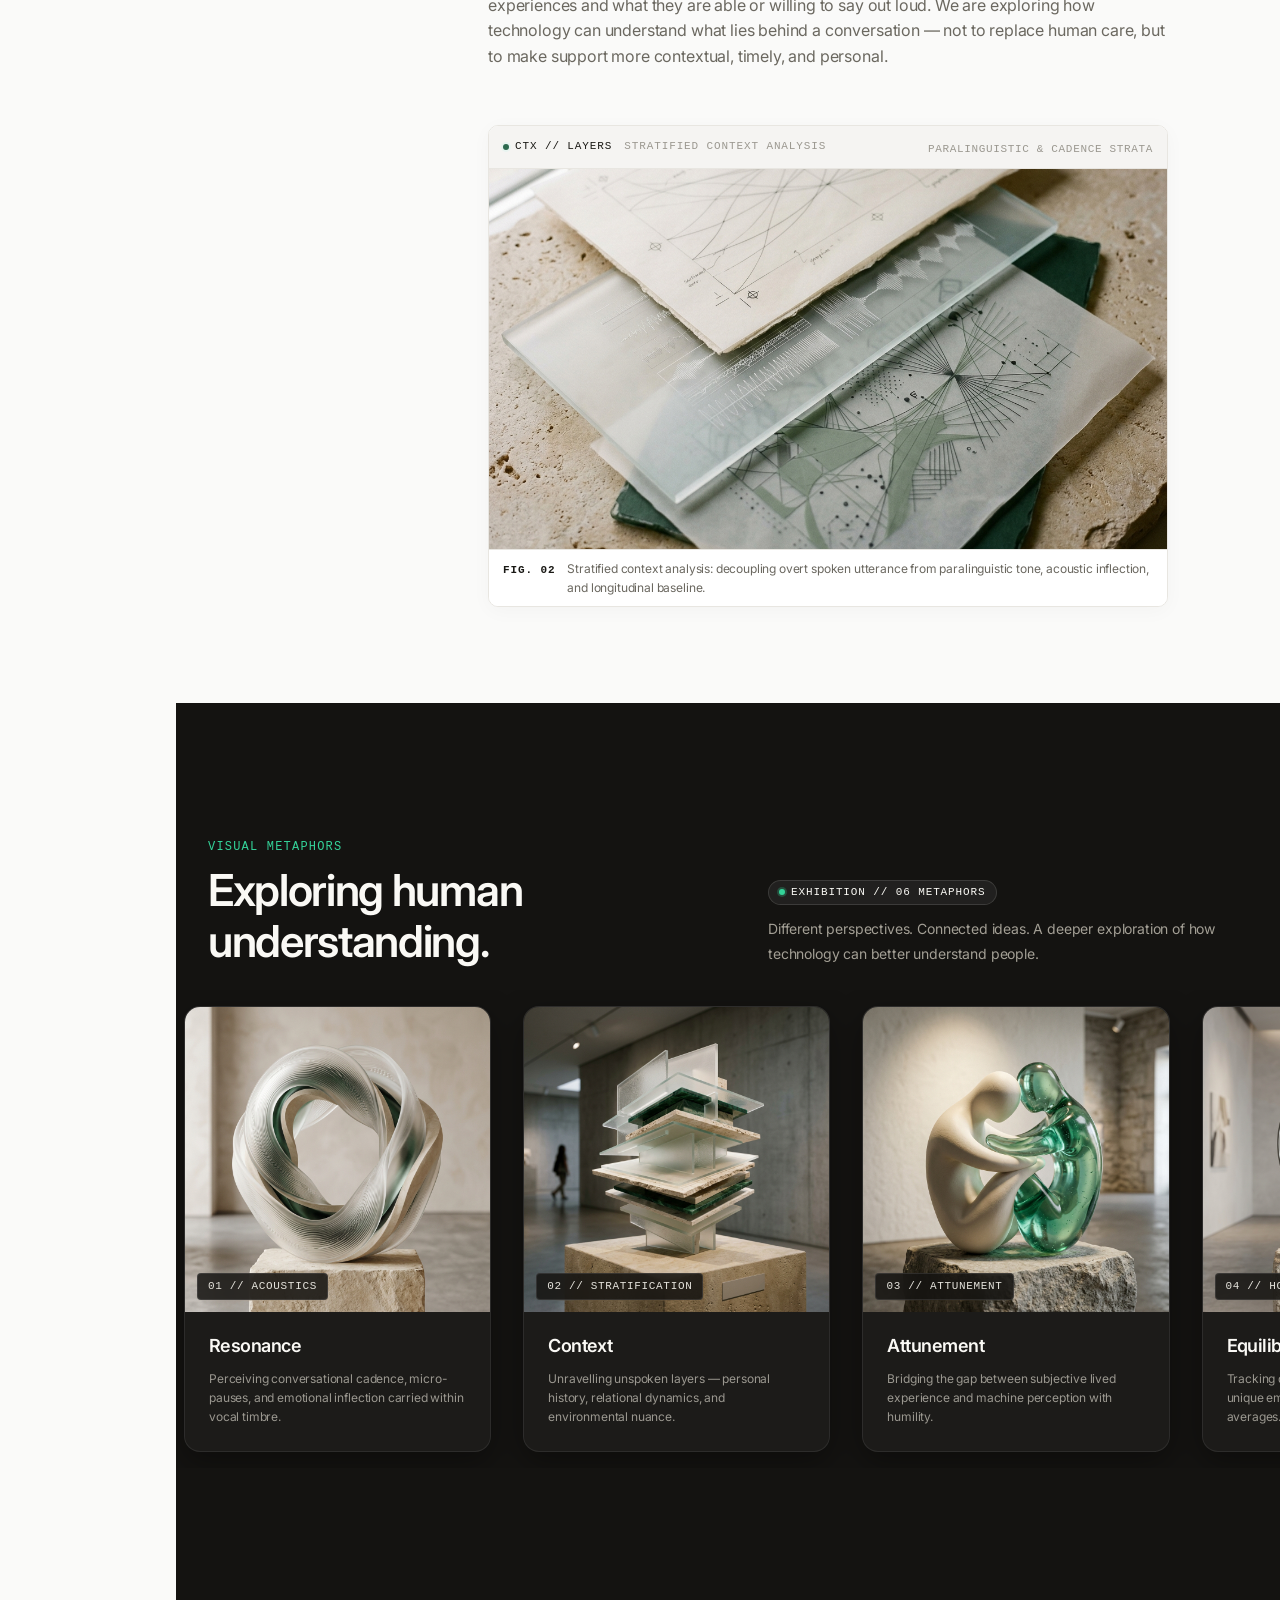
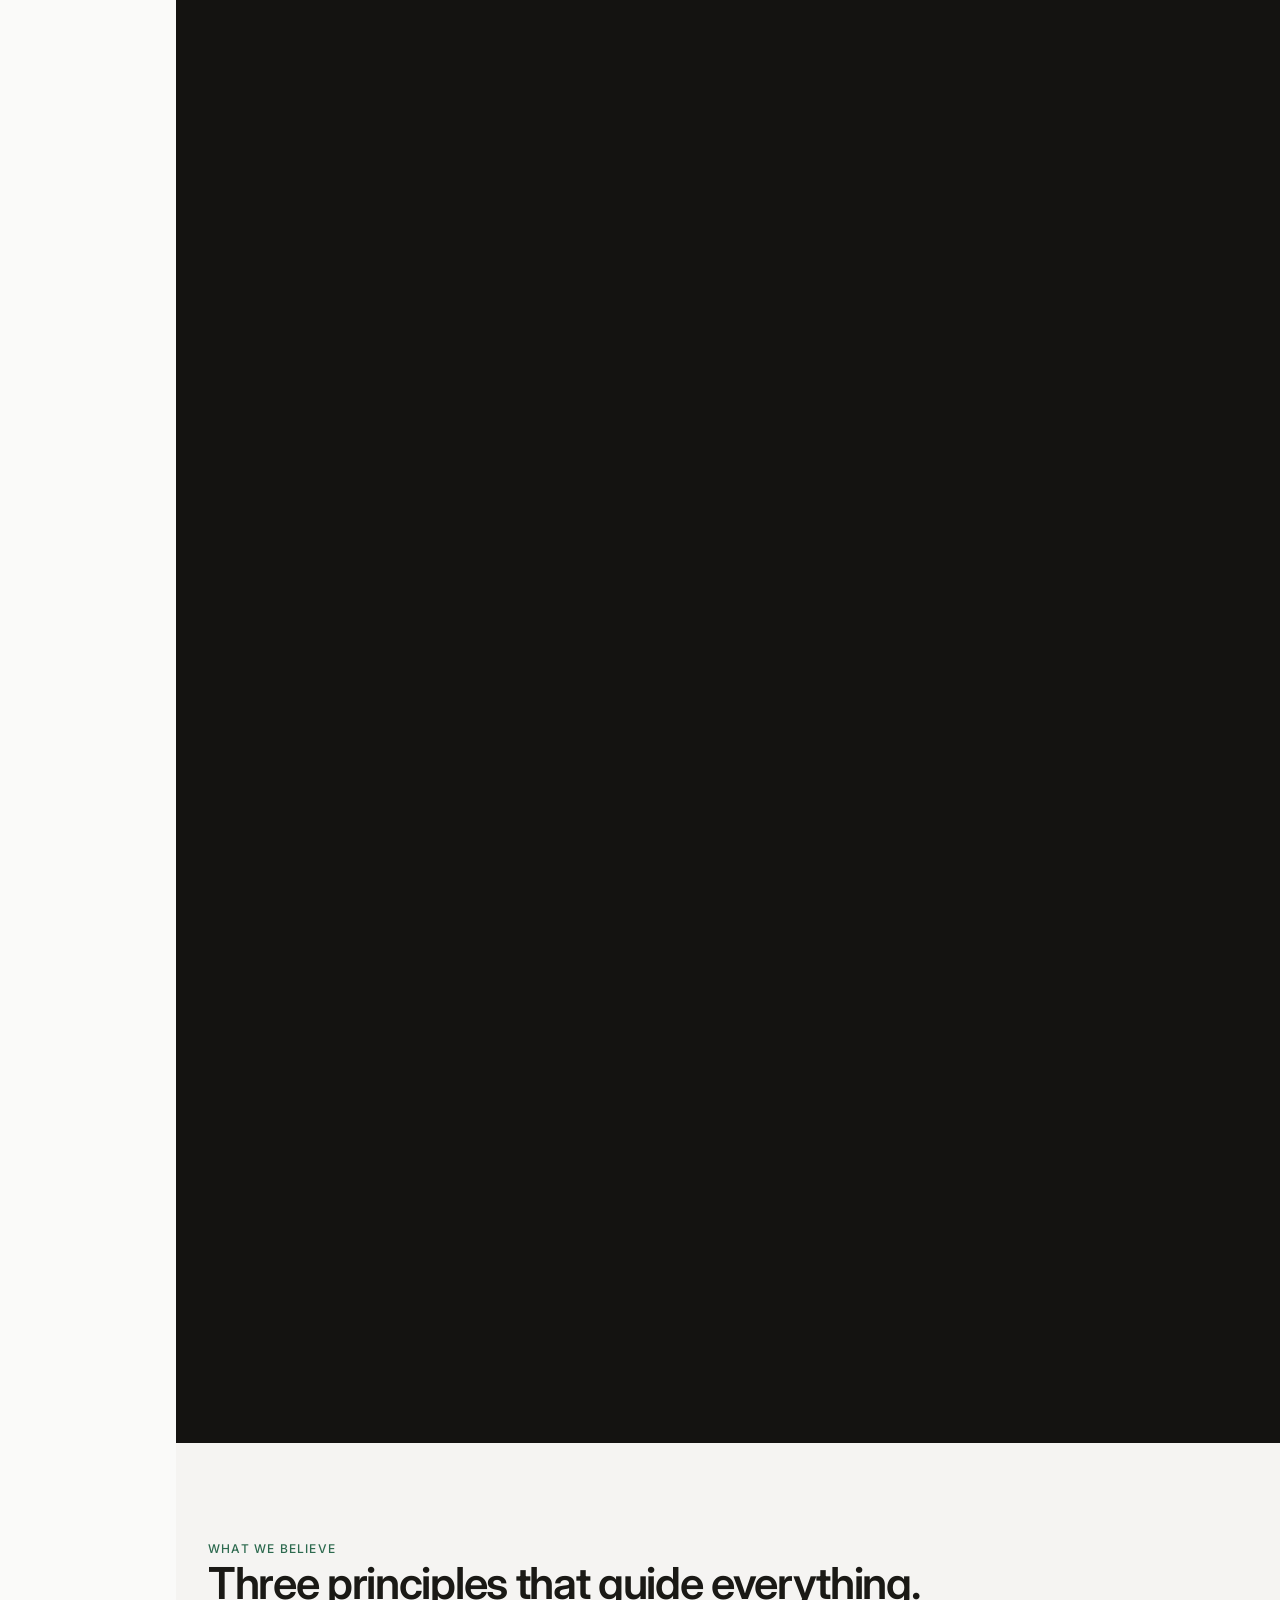
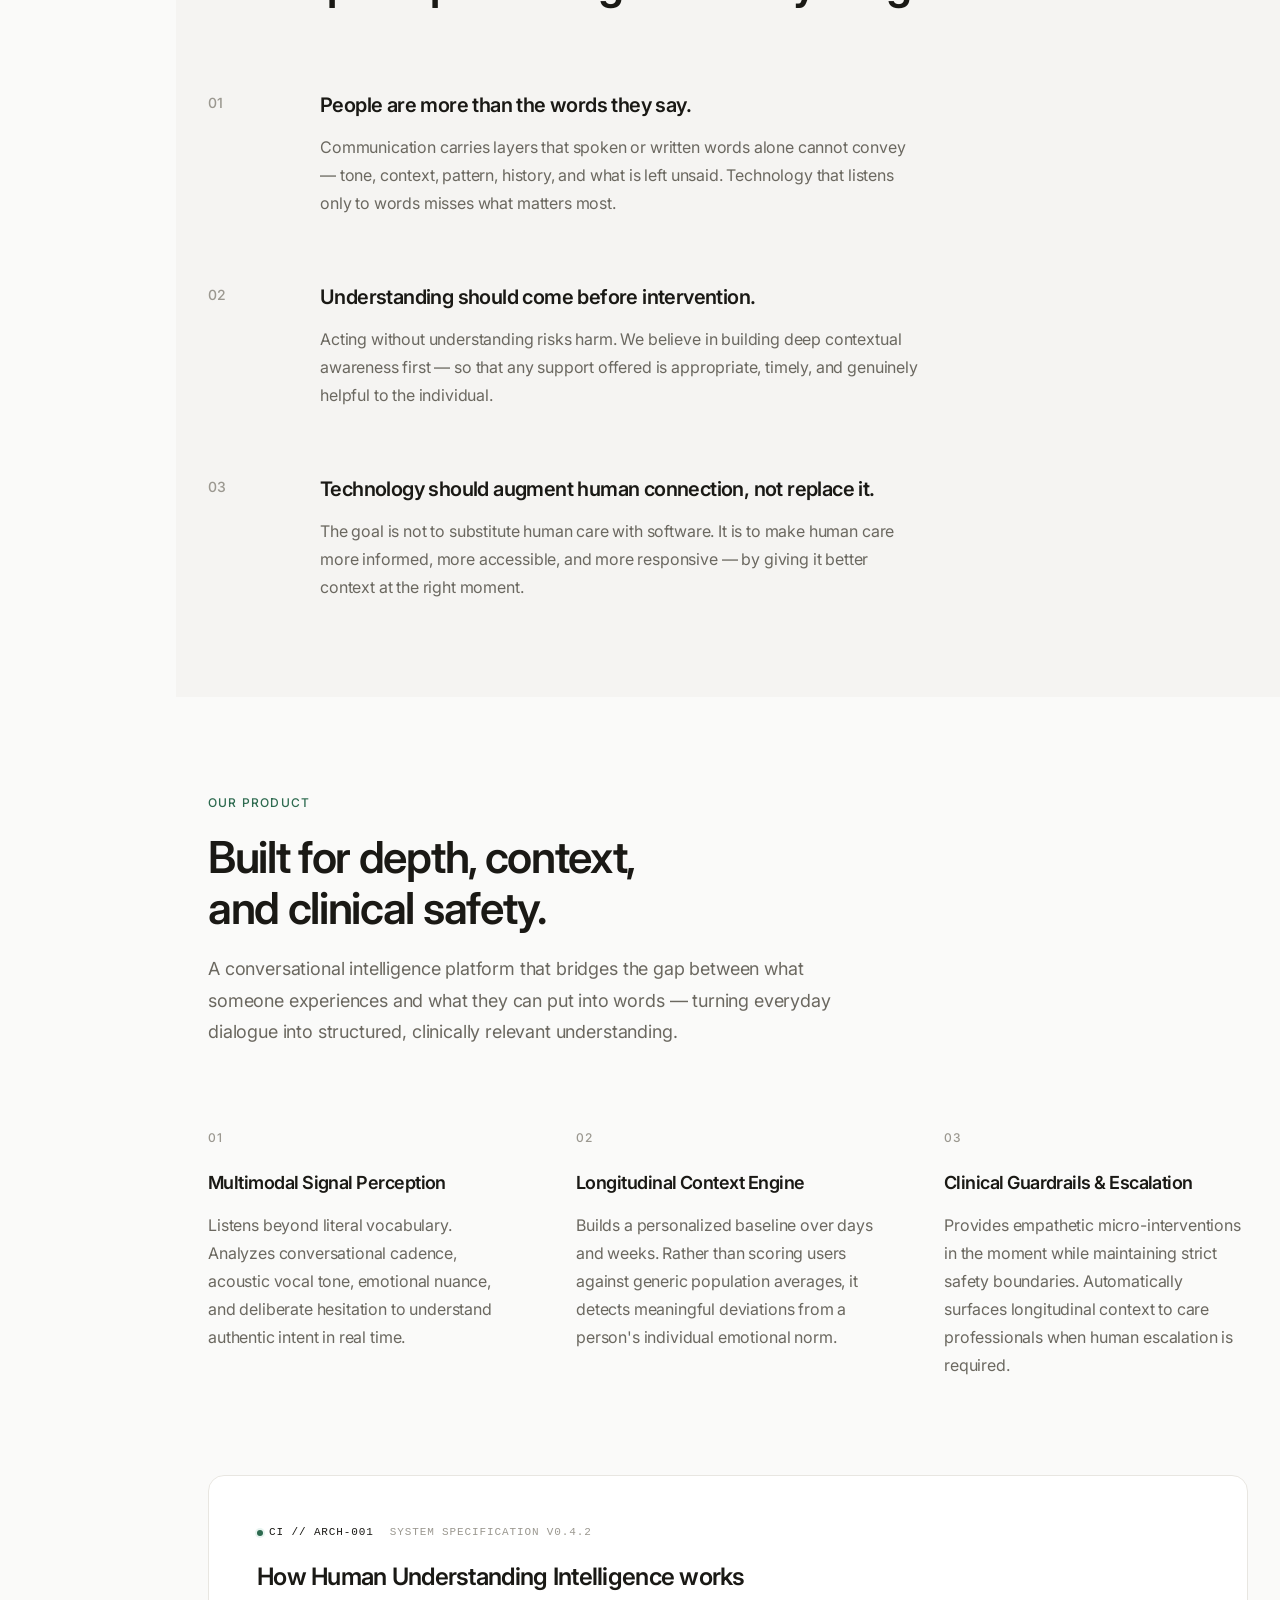
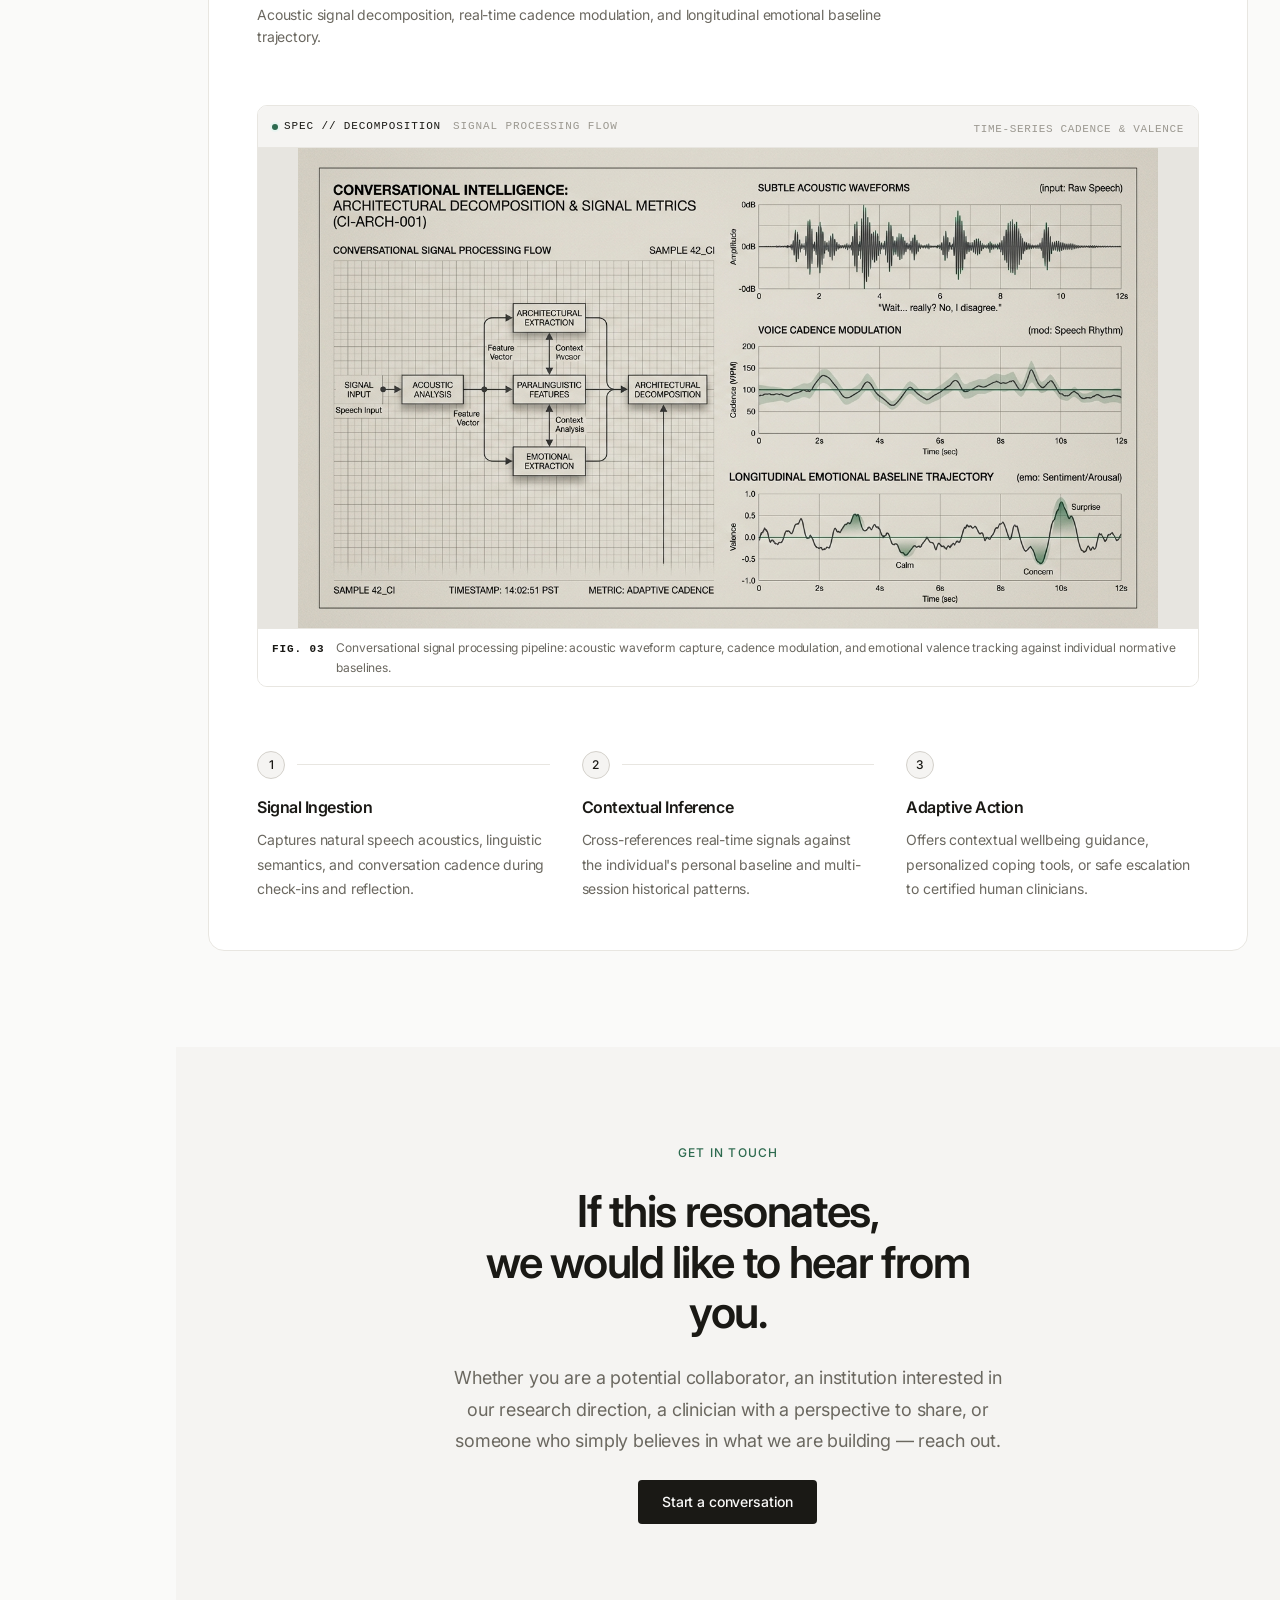
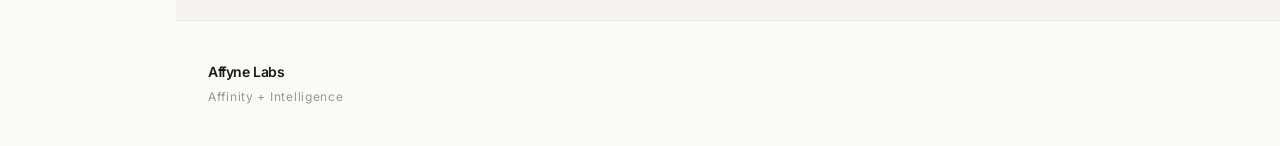
==== commit e0f52fd1: "feat(nav-rail): redesign vertical navigation rail, add continuous spine progress, and eliminate dupl" ====
--- a/index.html
+++ b/index.html
@@ -22,88 +22,133 @@
   <!-- =====================================================================
        VERTICAL NAVIGATION RAIL (Desktop Editorial Navigation)
        ===================================================================== -->
-  <aside class="nav-rail" id="nav-rail" aria-label="Section navigation">
+  <!-- =====================================================================
+       VERTICAL NAVIGATION RAIL (Editorial Technical Navigation)
+       ===================================================================== -->
+  <aside class="nav-rail" id="nav-rail" aria-label="Table of contents and section navigation">
     <div class="nav-rail__inner">
 
-      <!-- Monogram Mark -->
-      <a href="#" class="nav-rail__brand" aria-label="Affyne Labs — scroll to top">
-        <span class="nav-rail__monogram" aria-hidden="true">
-          <svg width="22" height="22" viewBox="0 0 24 24" fill="none">
-            <rect x="2.5" y="2.5" width="19" height="19" rx="3.5" stroke="currentColor" stroke-width="1.2" stroke-dasharray="2 2" />
-            <path d="M7.5 17L12 7.5L16.5 17" stroke="currentColor" stroke-width="1.5" stroke-linecap="round" stroke-linejoin="round"/>
-            <path d="M9.2 13.5H14.8" stroke="currentColor" stroke-width="1.5" stroke-linecap="round"/>
+      <!-- Brand Mark & System Coordinates -->
+      <header class="nav-rail__header">
+        <a href="#" class="nav-rail__brand" aria-label="Affyne Labs — return to top">
+          <span class="nav-rail__monogram" aria-hidden="true">
+            <svg width="24" height="24" viewBox="0 0 24 24" fill="none" xmlns="http://www.w3.org/2000/svg">
+              <circle cx="12" cy="12" r="9.5" stroke="currentColor" stroke-width="1.2" stroke-opacity="0.35"/>
+              <path d="M7.2 16.5L12 6.8L16.8 16.5" stroke="currentColor" stroke-width="1.5" stroke-linecap="round" stroke-linejoin="round"/>
+              <path d="M8.9 13.2H15.1" stroke="currentColor" stroke-width="1.4" stroke-linecap="round"/>
+              <circle cx="12" cy="6.8" r="1.3" fill="var(--color-accent)"/>
+            </svg>
+          </span>
+          <div class="nav-rail__brand-meta">
+            <span class="nav-rail__brand-name">Affyne</span>
+            <span class="nav-rail__brand-tag">SYS // 0.4</span>
+          </div>
+        </a>
+        <div class="nav-rail__header-rule" aria-hidden="true"></div>
+      </header>
+
+      <!-- Section Index Nav with Connected Vertical Spine Guide -->
+      <nav class="nav-rail__nav" aria-label="Section index">
+        <div class="nav-rail__nav-heading" aria-hidden="true">
+          <span class="nav-rail__nav-title">INDEX</span>
+          <span class="nav-rail__nav-scope">01–07</span>
+        </div>
+
+        <div class="nav-rail__track-wrapper">
+          <!-- Continuous Spine Guide and Dynamic Progress Fill -->
+          <div class="nav-rail__spine" aria-hidden="true">
+            <div class="nav-rail__spine-guide"></div>
+            <div class="nav-rail__spine-progress" id="nav-spine-progress"></div>
+          </div>
+
+          <ol class="nav-rail__list" role="list">
+            <li class="nav-rail__item">
+              <a href="#about" class="nav-rail__link is-active" data-section="about" id="rail-about" aria-label="Section 01: About" aria-current="true">
+                <span class="nav-rail__node" aria-hidden="true">
+                  <span class="nav-rail__node-pip"></span>
+                </span>
+                <span class="nav-rail__index">01</span>
+                <span class="nav-rail__label">About</span>
+              </a>
+            </li>
+            <li class="nav-rail__item">
+              <a href="#mission" class="nav-rail__link" data-section="mission" id="rail-mission" aria-label="Section 02: Mission">
+                <span class="nav-rail__node" aria-hidden="true">
+                  <span class="nav-rail__node-pip"></span>
+                </span>
+                <span class="nav-rail__index">02</span>
+                <span class="nav-rail__label">Mission</span>
+              </a>
+            </li>
+            <li class="nav-rail__item">
+              <a href="#vision" class="nav-rail__link" data-section="vision" id="rail-vision" aria-label="Section 03: Vision">
+                <span class="nav-rail__node" aria-hidden="true">
+                  <span class="nav-rail__node-pip"></span>
+                </span>
+                <span class="nav-rail__index">03</span>
+                <span class="nav-rail__label">Vision</span>
+              </a>
+            </li>
+            <li class="nav-rail__item">
+              <a href="#showcase" class="nav-rail__link" data-section="showcase" id="rail-showcase" aria-label="Section 04: Exploration">
+                <span class="nav-rail__node" aria-hidden="true">
+                  <span class="nav-rail__node-pip"></span>
+                </span>
+                <span class="nav-rail__index">04</span>
+                <span class="nav-rail__label">Exploration</span>
+              </a>
+            </li>
+            <li class="nav-rail__item">
+              <a href="#beliefs" class="nav-rail__link" data-section="beliefs" id="rail-beliefs" aria-label="Section 05: Beliefs">
+                <span class="nav-rail__node" aria-hidden="true">
+                  <span class="nav-rail__node-pip"></span>
+                </span>
+                <span class="nav-rail__index">05</span>
+                <span class="nav-rail__label">Beliefs</span>
+              </a>
+            </li>
+            <li class="nav-rail__item">
+              <a href="#product" class="nav-rail__link" data-section="product" id="rail-product" aria-label="Section 06: Product">
+                <span class="nav-rail__node" aria-hidden="true">
+                  <span class="nav-rail__node-pip"></span>
+                </span>
+                <span class="nav-rail__index">06</span>
+                <span class="nav-rail__label">Product</span>
+              </a>
+            </li>
+            <li class="nav-rail__item">
+              <a href="#contact" class="nav-rail__link" data-section="contact" id="rail-contact" aria-label="Section 07: Contact">
+                <span class="nav-rail__node" aria-hidden="true">
+                  <span class="nav-rail__node-pip"></span>
+                </span>
+                <span class="nav-rail__index">07</span>
+                <span class="nav-rail__label">Contact</span>
+              </a>
+            </li>
+          </ol>
+        </div>
+      </nav>
+
+      <!-- Bottom Editorial Status & Navigation Return (Eliminating Redundant Gauge Track) -->
+      <footer class="nav-rail__footer">
+        <div class="nav-rail__footer-rule" aria-hidden="true"></div>
+        <div class="nav-rail__status">
+          <div class="nav-rail__status-row">
+            <span class="nav-rail__status-tag">POS</span>
+            <span class="nav-rail__status-val" id="nav-rail-section-coord">01 / 07</span>
+          </div>
+          <div class="nav-rail__status-row">
+            <span class="nav-rail__status-tag">READ</span>
+            <span class="nav-rail__status-val" id="nav-rail-pct">0%</span>
+          </div>
+        </div>
+        <a href="#" class="nav-rail__top-btn" id="nav-rail-top" aria-label="Scroll back to top">
+          <svg width="12" height="12" viewBox="0 0 16 16" fill="none" aria-hidden="true">
+            <path d="M8 12.5V3.5M8 3.5L4 7.5M8 3.5L12 7.5" stroke="currentColor" stroke-width="1.5" stroke-linecap="round" stroke-linejoin="round"/>
           </svg>
-        </span>
-        <span class="nav-rail__brand-tag">AL // LABS</span>
-      </a>
-
-      <div class="nav-rail__divider" aria-hidden="true"></div>
-
-      <!-- Section Index Nav -->
-      <nav class="nav-rail__nav" aria-label="Section index">
-        <ol class="nav-rail__list" role="list">
-          <li class="nav-rail__item">
-            <a href="#about" class="nav-rail__link" data-section="about" id="rail-about" aria-label="Section 01: About">
-              <span class="nav-rail__index">01</span>
-              <span class="nav-rail__label">About</span>
-              <span class="nav-rail__indicator" aria-hidden="true"></span>
-            </a>
-          </li>
-          <li class="nav-rail__item">
-            <a href="#mission" class="nav-rail__link" data-section="mission" id="rail-mission" aria-label="Section 02: Mission">
-              <span class="nav-rail__index">02</span>
-              <span class="nav-rail__label">Mission</span>
-              <span class="nav-rail__indicator" aria-hidden="true"></span>
-            </a>
-          </li>
-          <li class="nav-rail__item">
-            <a href="#vision" class="nav-rail__link" data-section="vision" id="rail-vision" aria-label="Section 03: Vision">
-              <span class="nav-rail__index">03</span>
-              <span class="nav-rail__label">Vision</span>
-              <span class="nav-rail__indicator" aria-hidden="true"></span>
-            </a>
-          </li>
-          <li class="nav-rail__item">
-            <a href="#showcase" class="nav-rail__link" data-section="showcase" id="rail-showcase" aria-label="Section 04: Exploration">
-              <span class="nav-rail__index">04</span>
-              <span class="nav-rail__label">Exploration</span>
-              <span class="nav-rail__indicator" aria-hidden="true"></span>
-            </a>
-          </li>
-          <li class="nav-rail__item">
-            <a href="#beliefs" class="nav-rail__link" data-section="beliefs" id="rail-beliefs" aria-label="Section 05: Beliefs">
-              <span class="nav-rail__index">05</span>
-              <span class="nav-rail__label">Beliefs</span>
-              <span class="nav-rail__indicator" aria-hidden="true"></span>
-            </a>
-          </li>
-          <li class="nav-rail__item">
-            <a href="#product" class="nav-rail__link" data-section="product" id="rail-product" aria-label="Section 06: Product">
-              <span class="nav-rail__index">06</span>
-              <span class="nav-rail__label">Product</span>
-              <span class="nav-rail__indicator" aria-hidden="true"></span>
-            </a>
-          </li>
-          <li class="nav-rail__item">
-            <a href="#contact" class="nav-rail__link" data-section="contact" id="rail-contact" aria-label="Section 07: Contact">
-              <span class="nav-rail__index">07</span>
-              <span class="nav-rail__label">Contact</span>
-              <span class="nav-rail__indicator" aria-hidden="true"></span>
-            </a>
-          </li>
-        </ol>
-      </nav>
-
-      <!-- Bottom Scroll Gauge -->
-      <div class="nav-rail__footer" aria-hidden="true">
-        <div class="nav-rail__gauge">
-          <div class="nav-rail__gauge-track">
-            <div class="nav-rail__gauge-bar" id="nav-rail-bar"></div>
-          </div>
-          <span class="nav-rail__gauge-val" id="nav-rail-val">00%</span>
-        </div>
-        <span class="nav-rail__spec">HUI-v0.4</span>
-      </div>
+          <span class="nav-rail__top-text">TOP</span>
+        </a>
+      </footer>
 
     </div>
   </aside>
--- a/styles.css
+++ b/styles.css
@@ -101,6 +101,23 @@
   scroll-behavior: smooth;
   -webkit-text-size-adjust: 100%;
   text-size-adjust: 100%;
+  /* Refined, unobtrusive native scrollbar — preserves 100% native scrolling and accessibility */
+  scrollbar-width: thin;
+  scrollbar-color: rgba(26, 25, 21, 0.22) transparent;
+}
+
+html::-webkit-scrollbar {
+  width: 6px;
+}
+html::-webkit-scrollbar-track {
+  background: transparent;
+}
+html::-webkit-scrollbar-thumb {
+  background: rgba(26, 25, 21, 0.18);
+  border-radius: 999px;
+}
+html::-webkit-scrollbar-thumb:hover {
+  background: rgba(26, 25, 21, 0.38);
 }
 
 @media (prefers-reduced-motion: reduce) {
@@ -456,51 +473,58 @@
 }
 
 /* ==========================================================================
-   8b. Vertical Navigation Rail (Desktop)
+   8b. Vertical Navigation Rail (Desktop & Tablet)
    ========================================================================== */
 .nav-rail {
   display: none;
 }
 
+/* --------------------------------------------------------------------------
+   Desktop & Tablet Shared Rail Shell
+   -------------------------------------------------------------------------- */
 @media (min-width: 1025px) {
-  body {
-    padding-left: 68px;
-  }
-
   .nav-rail {
     display: flex;
     position: fixed;
     top: 0;
     left: 0;
     bottom: 0;
-    width: 68px;
     height: 100vh;
+    height: 100dvh;
     background-color: var(--color-bg);
     border-right: 1px solid var(--color-border);
     z-index: 900;
-    flex-direction: column;
-    justify-content: space-between;
-    align-items: center;
-    padding: var(--space-6) 0 var(--space-5);
     user-select: none;
+    box-sizing: border-box;
+    transition: width var(--transition-base), padding var(--transition-base);
   }
 
   .nav-rail__inner {
     display: flex;
     flex-direction: column;
     justify-content: space-between;
-    align-items: center;
     height: 100%;
     width: 100%;
+    padding: var(--space-6) var(--space-4) var(--space-5);
+    box-sizing: border-box;
+    overflow: visible;
+  }
+
+  /* Rail Header / Brand Mark */
+  .nav-rail__header {
+    display: flex;
+    flex-direction: column;
+    width: 100%;
   }
 
   .nav-rail__brand {
     display: flex;
-    flex-direction: column;
     align-items: center;
-    gap: 4px;
+    gap: 10px;
     text-decoration: none;
     color: var(--color-text-primary);
+    padding: 4px;
+    border-radius: var(--radius-sm);
     transition: transform var(--transition-fast), color var(--transition-fast);
   }
   .nav-rail__brand:hover {
@@ -509,15 +533,33 @@
   }
   .nav-rail__brand:focus-visible {
     outline: 2px solid var(--color-accent);
-    outline-offset: 4px;
-    border-radius: var(--radius-sm);
+    outline-offset: 3px;
   }
 
   .nav-rail__monogram {
     display: flex;
     align-items: center;
     justify-content: center;
+    flex-shrink: 0;
     color: inherit;
+    transition: transform var(--transition-fast);
+  }
+  .nav-rail__brand:hover .nav-rail__monogram {
+    transform: rotate(4deg);
+  }
+
+  .nav-rail__brand-meta {
+    display: flex;
+    flex-direction: column;
+    gap: 1px;
+    line-height: 1.15;
+  }
+
+  .nav-rail__brand-name {
+    font-size: 0.8125rem;
+    font-weight: 600;
+    letter-spacing: -0.01em;
+    color: var(--color-text-primary);
   }
 
   .nav-rail__brand-tag {
@@ -525,87 +567,372 @@
     font-size: 8px;
     font-weight: 600;
     letter-spacing: 0.12em;
-    color: var(--color-text-tertiary);
+    color: var(--color-accent);
     text-transform: uppercase;
   }
 
-  .nav-rail__divider {
-    width: 24px;
+  .nav-rail__header-rule {
     height: 1px;
     background-color: var(--color-border);
-    margin: var(--space-3) 0 var(--space-2);
-  }
-
+    width: 100%;
+    margin-top: var(--space-3);
+  }
+
+  /* Rail Section Index Nav */
   .nav-rail__nav {
     display: flex;
     flex-direction: column;
+    margin-block: auto;
+    padding-block: var(--space-4);
+    width: 100%;
+  }
+
+  .nav-rail__nav-heading {
+    display: flex;
     align-items: center;
-    flex: 1;
-    justify-content: center;
+    justify-content: space-between;
+    font-family: ui-monospace, 'SF Mono', Menlo, Consolas, monospace;
+    font-size: 8px;
+    font-weight: 600;
+    letter-spacing: 0.16em;
+    color: var(--color-text-tertiary);
+    text-transform: uppercase;
+    margin-bottom: var(--space-3);
+    padding-inline: 6px;
+  }
+
+  .nav-rail__track-wrapper {
+    position: relative;
+    display: flex;
+    width: 100%;
+  }
+
+  /* Connected Continuous Vertical Spine Guide */
+  .nav-rail__spine {
+    position: absolute;
+    left: 11.5px;
+    top: 14px;
+    bottom: 14px;
+    width: 1px;
+    pointer-events: none;
+    z-index: 1;
+  }
+
+  .nav-rail__spine-guide {
+    position: absolute;
+    inset: 0;
+    background-color: var(--color-border-mid);
+    opacity: 0.7;
+  }
+
+  .nav-rail__spine-progress {
+    position: absolute;
+    top: 0;
+    left: 0;
+    width: 100%;
+    height: 0%;
+    background-color: var(--color-accent);
+    box-shadow: 0 0 6px rgba(45, 106, 79, 0.45);
+    transition: height 0.15s ease-out;
   }
 
   .nav-rail__list {
     list-style: none;
     display: flex;
     flex-direction: column;
-    gap: var(--space-4);
-    align-items: center;
+    gap: 6px;
+    width: 100%;
     margin: 0;
     padding: 0;
+    z-index: 2;
   }
 
   .nav-rail__item {
     position: relative;
+    width: 100%;
   }
 
   .nav-rail__link {
     display: flex;
+    align-items: center;
+    gap: 10px;
+    padding: 6px 6px;
+    border-radius: var(--radius-sm);
+    text-decoration: none;
+    position: relative;
+    touch-action: manipulation;
+    transition: background-color var(--transition-fast), color var(--transition-fast);
+  }
+  .nav-rail__link:hover {
+    background-color: var(--color-bg-subtle);
+  }
+  .nav-rail__link:focus-visible {
+    outline: 2px solid var(--color-accent);
+    outline-offset: 1px;
+  }
+
+  /* Node Pip on Spine */
+  .nav-rail__node {
+    width: 8px;
+    height: 8px;
+    border-radius: 50%;
+    border: 1.5px solid var(--color-border-mid);
+    background-color: var(--color-bg);
+    flex-shrink: 0;
+    display: flex;
+    align-items: center;
+    justify-content: center;
+    position: relative;
+    z-index: 3;
+    transition: transform var(--transition-fast), border-color var(--transition-fast), background-color var(--transition-fast), box-shadow var(--transition-fast);
+  }
+
+  .nav-rail__node-pip {
+    width: 3px;
+    height: 3px;
+    border-radius: 50%;
+    background-color: transparent;
+    transition: background-color var(--transition-fast);
+  }
+
+  .nav-rail__index {
+    font-family: ui-monospace, 'SF Mono', Menlo, Consolas, monospace;
+    font-size: 0.6875rem;
+    font-weight: 500;
+    letter-spacing: 0.05em;
+    color: var(--color-text-tertiary);
+    min-width: 16px;
+    transition: color var(--transition-fast), font-weight var(--transition-fast);
+  }
+
+  .nav-rail__label {
+    font-family: var(--font-sans);
+    font-size: 0.75rem;
+    font-weight: 450;
+    letter-spacing: 0.01em;
+    color: var(--color-text-secondary);
+    opacity: 0.75;
+    white-space: nowrap;
+    overflow: hidden;
+    text-overflow: ellipsis;
+    transition: color var(--transition-fast), opacity var(--transition-fast), font-weight var(--transition-fast);
+  }
+
+  .nav-rail__link:hover .nav-rail__label {
+    opacity: 1;
+    color: var(--color-text-primary);
+  }
+  .nav-rail__link:hover .nav-rail__index {
+    color: var(--color-text-primary);
+  }
+  .nav-rail__link:hover .nav-rail__node {
+    border-color: var(--color-text-secondary);
+  }
+
+  /* Active Section Highlight */
+  .nav-rail__link.is-active {
+    background-color: rgba(26, 25, 21, 0.045);
+  }
+
+  .nav-rail__link.is-active .nav-rail__node {
+    border-color: var(--color-accent);
+    background-color: var(--color-accent);
+    box-shadow: 0 0 0 2.5px rgba(45, 106, 79, 0.2);
+    transform: scale(1.15);
+  }
+
+  .nav-rail__link.is-active .nav-rail__node-pip {
+    background-color: #FAF9F5;
+  }
+
+  .nav-rail__link.is-active .nav-rail__index {
+    color: var(--color-accent);
+    font-weight: 600;
+  }
+
+  .nav-rail__link.is-active .nav-rail__label {
+    color: var(--color-text-primary);
+    font-weight: 600;
+    opacity: 1;
+  }
+
+  /* Rail Footer: Minimal Status Coordinate & Back-to-Top (No Faux Scrollbar) */
+  .nav-rail__footer {
+    display: flex;
+    flex-direction: column;
+    gap: var(--space-3);
+    width: 100%;
+    margin-top: auto;
+  }
+
+  .nav-rail__footer-rule {
+    height: 1px;
+    background-color: var(--color-border);
+    width: 100%;
+  }
+
+  .nav-rail__status {
+    display: flex;
+    justify-content: space-between;
+    align-items: center;
+    padding-inline: 4px;
+  }
+
+  .nav-rail__status-row {
+    display: flex;
+    align-items: baseline;
+    gap: 4px;
+  }
+
+  .nav-rail__status-tag {
+    font-family: ui-monospace, 'SF Mono', Menlo, Consolas, monospace;
+    font-size: 7.5px;
+    font-weight: 600;
+    letter-spacing: 0.12em;
+    color: var(--color-text-tertiary);
+    text-transform: uppercase;
+  }
+
+  .nav-rail__status-val {
+    font-family: ui-monospace, 'SF Mono', Menlo, Consolas, monospace;
+    font-size: 9px;
+    font-weight: 600;
+    letter-spacing: 0.06em;
+    color: var(--color-text-primary);
+  }
+
+  .nav-rail__top-btn {
+    display: inline-flex;
+    align-items: center;
+    justify-content: center;
+    gap: 5px;
+    padding: 5px 8px;
+    border-radius: var(--radius-sm);
+    border: 1px solid var(--color-border);
+    background-color: transparent;
+    color: var(--color-text-tertiary);
+    font-family: ui-monospace, 'SF Mono', Menlo, Consolas, monospace;
+    font-size: 8px;
+    font-weight: 600;
+    letter-spacing: 0.12em;
+    text-decoration: none;
+    transition: all var(--transition-fast);
+  }
+  .nav-rail__top-btn:hover {
+    color: var(--color-text-primary);
+    border-color: var(--color-text-primary);
+    background-color: var(--color-bg-subtle);
+    transform: translateY(-1px);
+  }
+  .nav-rail__top-btn:focus-visible {
+    outline: 2px solid var(--color-accent);
+    outline-offset: 2px;
+  }
+}
+
+/* --------------------------------------------------------------------------
+   Wide Desktop Layout (>= 1200px) — Full Editorial Rail
+   -------------------------------------------------------------------------- */
+@media (min-width: 1200px) {
+  body {
+    padding-left: 176px;
+  }
+
+  .nav-rail {
+    width: 176px;
+  }
+}
+
+/* --------------------------------------------------------------------------
+   Compact Desktop / Tablet Layout (1025px to 1199px) — Sleek Slim Rail
+   -------------------------------------------------------------------------- */
+@media (min-width: 1025px) and (max-width: 1199px) {
+  body {
+    padding-left: 68px;
+  }
+
+  .nav-rail {
+    width: 68px;
+  }
+
+  .nav-rail__inner {
+    padding-inline: var(--space-2);
+    align-items: center;
+  }
+
+  .nav-rail__header {
+    align-items: center;
+  }
+
+  .nav-rail__brand {
+    flex-direction: column;
+    gap: 3px;
+    align-items: center;
+    padding: 2px;
+  }
+
+  .nav-rail__brand-meta {
+    display: none;
+  }
+
+  .nav-rail__header-rule {
+    width: 22px;
+    margin-inline: auto;
+  }
+
+  .nav-rail__nav-heading {
+    display: none;
+  }
+
+  .nav-rail__spine {
+    left: 50%;
+    transform: translateX(-50%);
+  }
+
+  .nav-rail__list {
+    align-items: center;
+  }
+
+  .nav-rail__link {
     flex-direction: column;
     align-items: center;
     justify-content: center;
-    text-decoration: none;
-    padding: 8px 10px;
-    border-radius: var(--radius-sm);
-    position: relative;
-    transition: background-color var(--transition-fast);
-  }
-  .nav-rail__link:hover {
-    background-color: var(--color-bg-subtle);
-  }
-  .nav-rail__link:focus-visible {
-    outline: 2px solid var(--color-accent);
-    outline-offset: 2px;
+    padding: 6px 4px;
+    gap: 4px;
+    width: 44px;
+  }
+
+  .nav-rail__node {
+    margin: 0 auto;
   }
 
   .nav-rail__index {
-    font-family: ui-monospace, 'SF Mono', Menlo, Consolas, monospace;
-    font-size: 0.75rem;
-    font-weight: 500;
-    letter-spacing: 0.05em;
-    color: var(--color-text-tertiary);
-    transition: color var(--transition-fast), font-weight var(--transition-fast);
-  }
-
-  /* Refined tooltip flyout on hover/focus */
+    font-size: 0.625rem;
+    text-align: center;
+  }
+
+  /* Refined flyout tooltip for labels in compact tablet mode */
   .nav-rail__label {
     position: absolute;
-    left: calc(100% + 8px);
+    left: calc(100% + 12px);
     top: 50%;
     transform: translateY(-50%) translateX(-4px);
     background-color: var(--color-text-primary);
     color: #FAFAF9;
-    font-family: var(--font-sans);
     font-size: 0.6875rem;
     font-weight: 500;
-    letter-spacing: 0.06em;
+    letter-spacing: 0.05em;
     text-transform: uppercase;
-    padding: 4px 8px;
+    padding: 5px 9px;
     border-radius: var(--radius-sm);
     white-space: nowrap;
+    overflow: visible;
+    text-overflow: unset;
+    line-height: 1;
     opacity: 0;
     pointer-events: none;
-    transition: opacity 0.18s ease, transform 0.18s ease;
-    box-shadow: 0 4px 12px rgba(26, 25, 21, 0.12);
+    transition: opacity 0.16s ease, transform 0.16s ease;
+    box-shadow: 0 4px 14px rgba(26, 25, 21, 0.22);
     z-index: 1000;
   }
   .nav-rail__label::before {
@@ -623,79 +950,67 @@
   .nav-rail__link:focus-visible .nav-rail__label {
     opacity: 1;
     transform: translateY(-50%) translateX(0);
-  }
-
-  /* Active state indicator pip */
-  .nav-rail__indicator {
-    position: absolute;
-    left: -14px;
-    top: 50%;
-    transform: translateY(-50%);
-    width: 2.5px;
-    height: 0;
-    background-color: var(--color-accent);
-    border-radius: 0 2px 2px 0;
-    transition: height 0.22s cubic-bezier(0.16, 1, 0.3, 1);
-  }
-
-  .nav-rail__link.is-active .nav-rail__index {
-    color: var(--color-text-primary);
-    font-weight: 600;
-  }
-  .nav-rail__link.is-active .nav-rail__indicator {
-    height: 18px;
-  }
-  .nav-rail__link.is-active {
-    background-color: var(--color-bg-subtle);
-  }
-
-  /* Footer scroll meter */
-  .nav-rail__footer {
-    display: flex;
+    color: #FAF9F5 !important;
+  }
+
+  .nav-rail__link.is-active .nav-rail__label {
+    color: #FAF9F5 !important;
+  }
+
+  .nav-rail__footer-rule {
+    width: 22px;
+    margin-inline: auto;
+  }
+
+  .nav-rail__status {
+    flex-direction: column;
+    gap: 3px;
+    align-items: center;
+  }
+
+  .nav-rail__status-row {
     flex-direction: column;
     align-items: center;
-    gap: 8px;
-    width: 100%;
-    padding-top: var(--space-2);
-  }
-
-  .nav-rail__gauge {
-    display: flex;
-    flex-direction: column;
-    align-items: center;
-    gap: 6px;
-  }
-
-  .nav-rail__gauge-track {
-    width: 2px;
-    height: 44px;
-    background-color: var(--color-border);
-    border-radius: 2px;
-    overflow: hidden;
-    position: relative;
-  }
-
-  .nav-rail__gauge-bar {
-    width: 100%;
-    height: 0%;
-    background-color: var(--color-accent);
-    transition: height 0.1s linear;
-  }
-
-  .nav-rail__gauge-val {
-    font-family: ui-monospace, 'SF Mono', Menlo, Consolas, monospace;
-    font-size: 9px;
-    font-weight: 500;
-    letter-spacing: 0.05em;
-    color: var(--color-text-tertiary);
-  }
-
-  .nav-rail__spec {
-    font-family: ui-monospace, 'SF Mono', Menlo, Consolas, monospace;
-    font-size: 7.5px;
-    letter-spacing: 0.12em;
-    color: var(--color-text-tertiary);
-    text-transform: uppercase;
+    gap: 0;
+  }
+
+  .nav-rail__status-val {
+    font-size: 8px;
+  }
+
+  .nav-rail__top-btn {
+    padding: 4px 6px;
+  }
+  .nav-rail__top-text {
+    display: none;
+  }
+}
+
+/* --------------------------------------------------------------------------
+   Height-Adaptive Rules for Compact Laptop Displays (< 740px height)
+   -------------------------------------------------------------------------- */
+@media (min-width: 1025px) and (max-height: 740px) {
+  .nav-rail__inner {
+    padding-top: var(--space-4);
+    padding-bottom: var(--space-3);
+  }
+  .nav-rail__nav {
+    padding-block: var(--space-1);
+  }
+  .nav-rail__list {
+    gap: 3px;
+  }
+  .nav-rail__link {
+    padding-block: 4px;
+  }
+  .nav-rail__footer {
+    gap: var(--space-2);
+  }
+}
+
+@media (prefers-reduced-motion: reduce) {
+  .nav-rail__spine-progress {
+    transition: none !important;
   }
 }
 
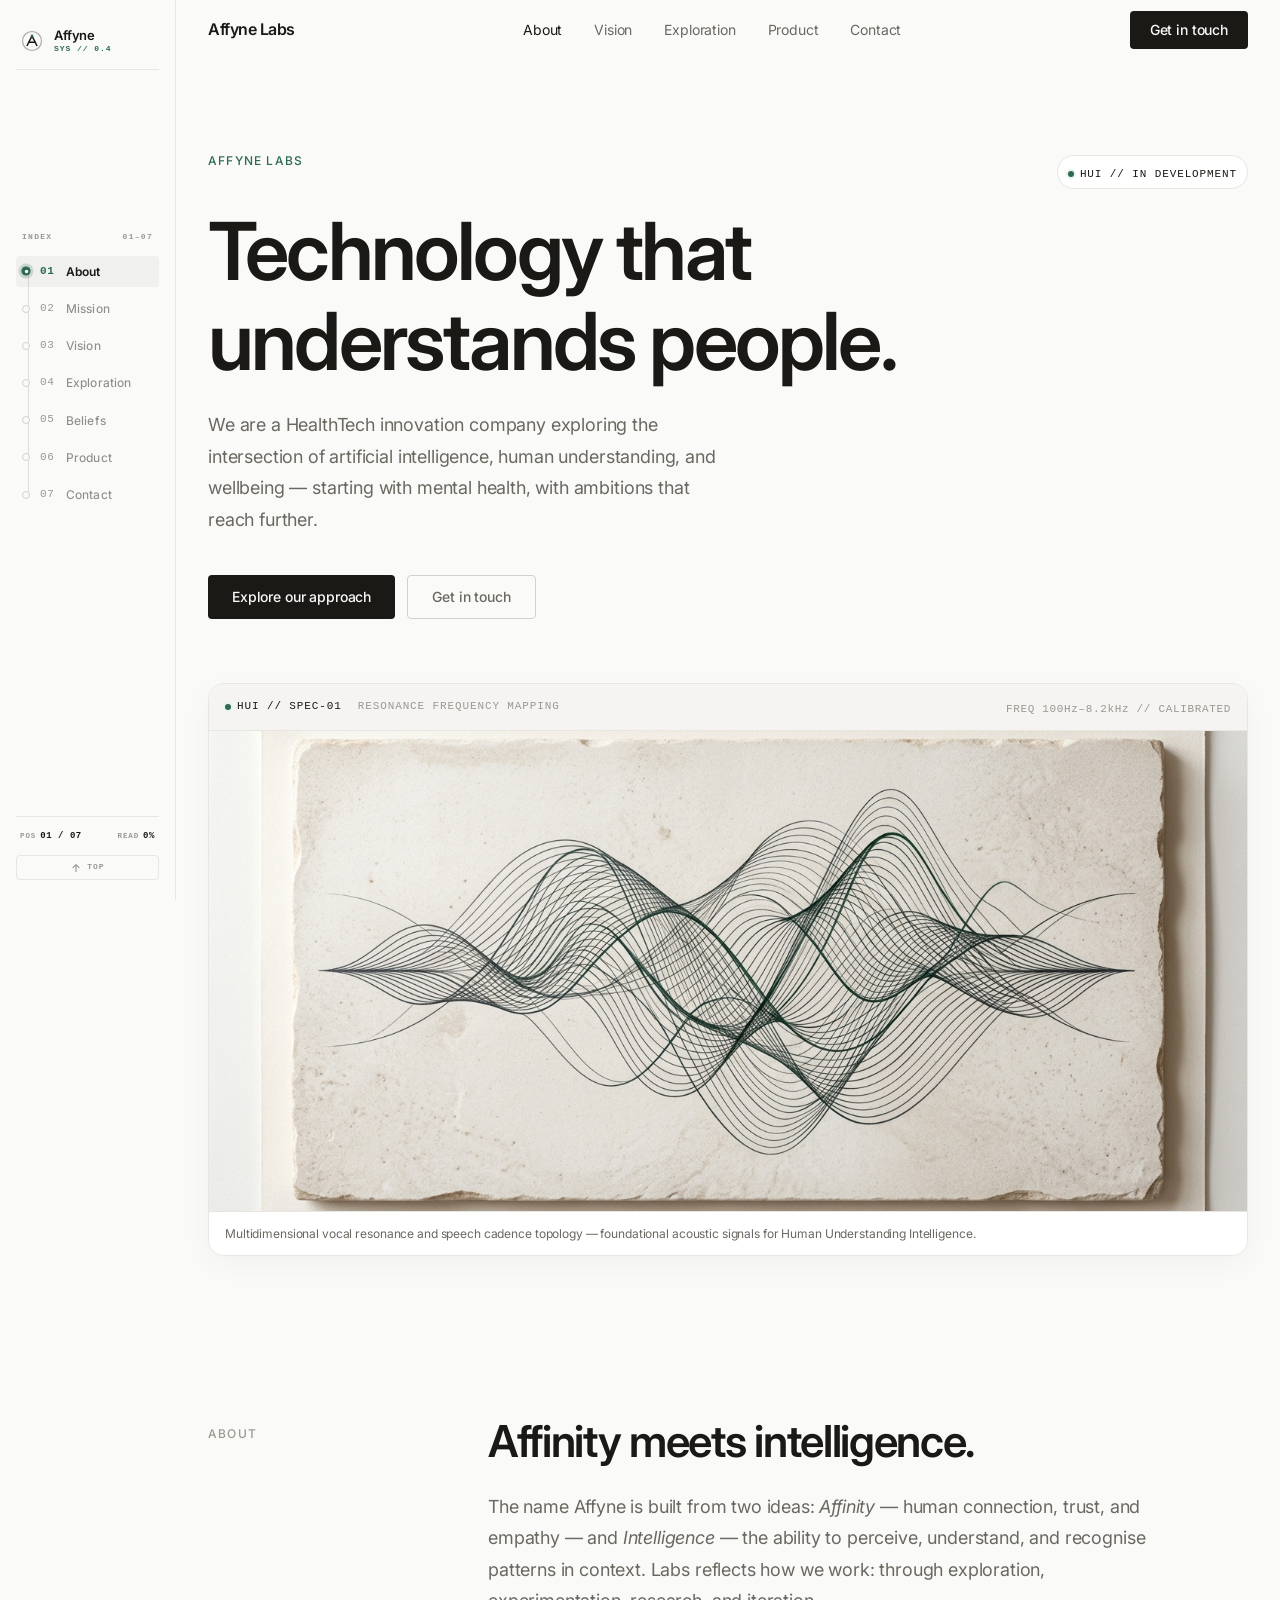
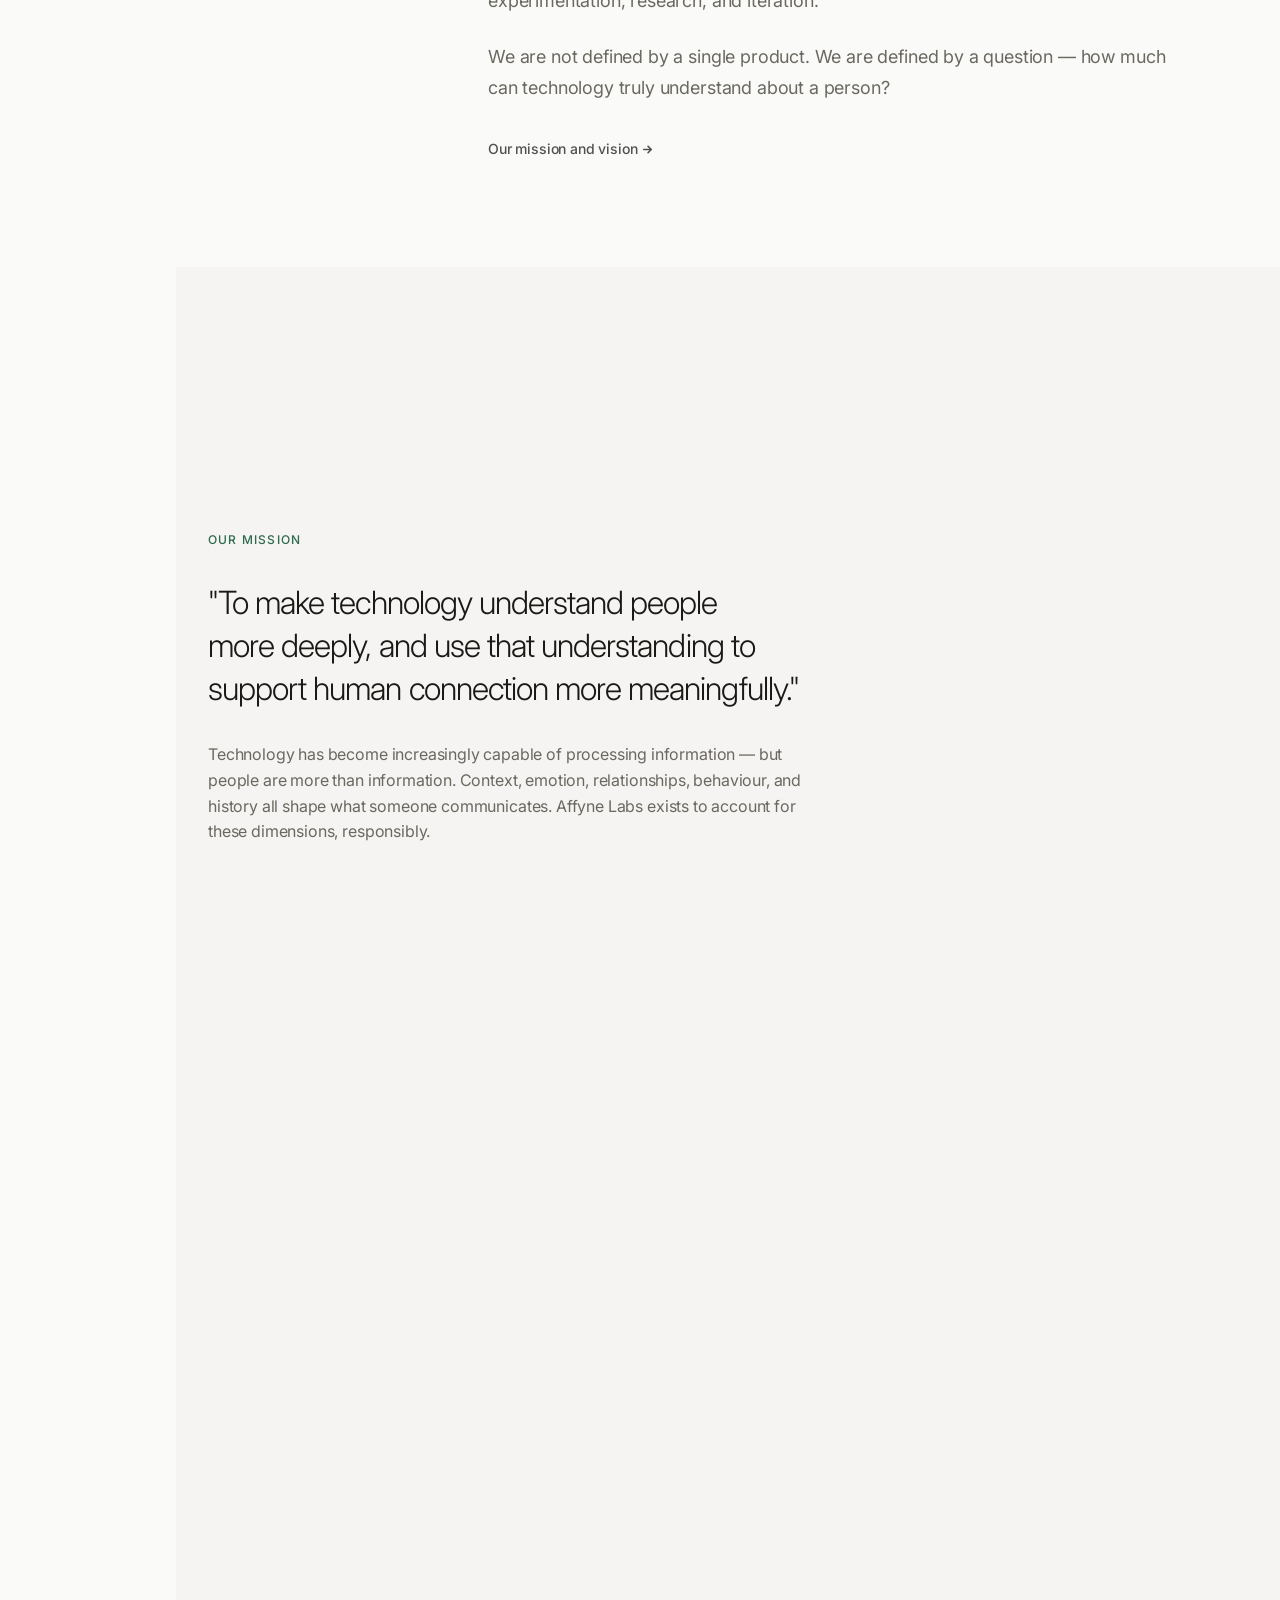
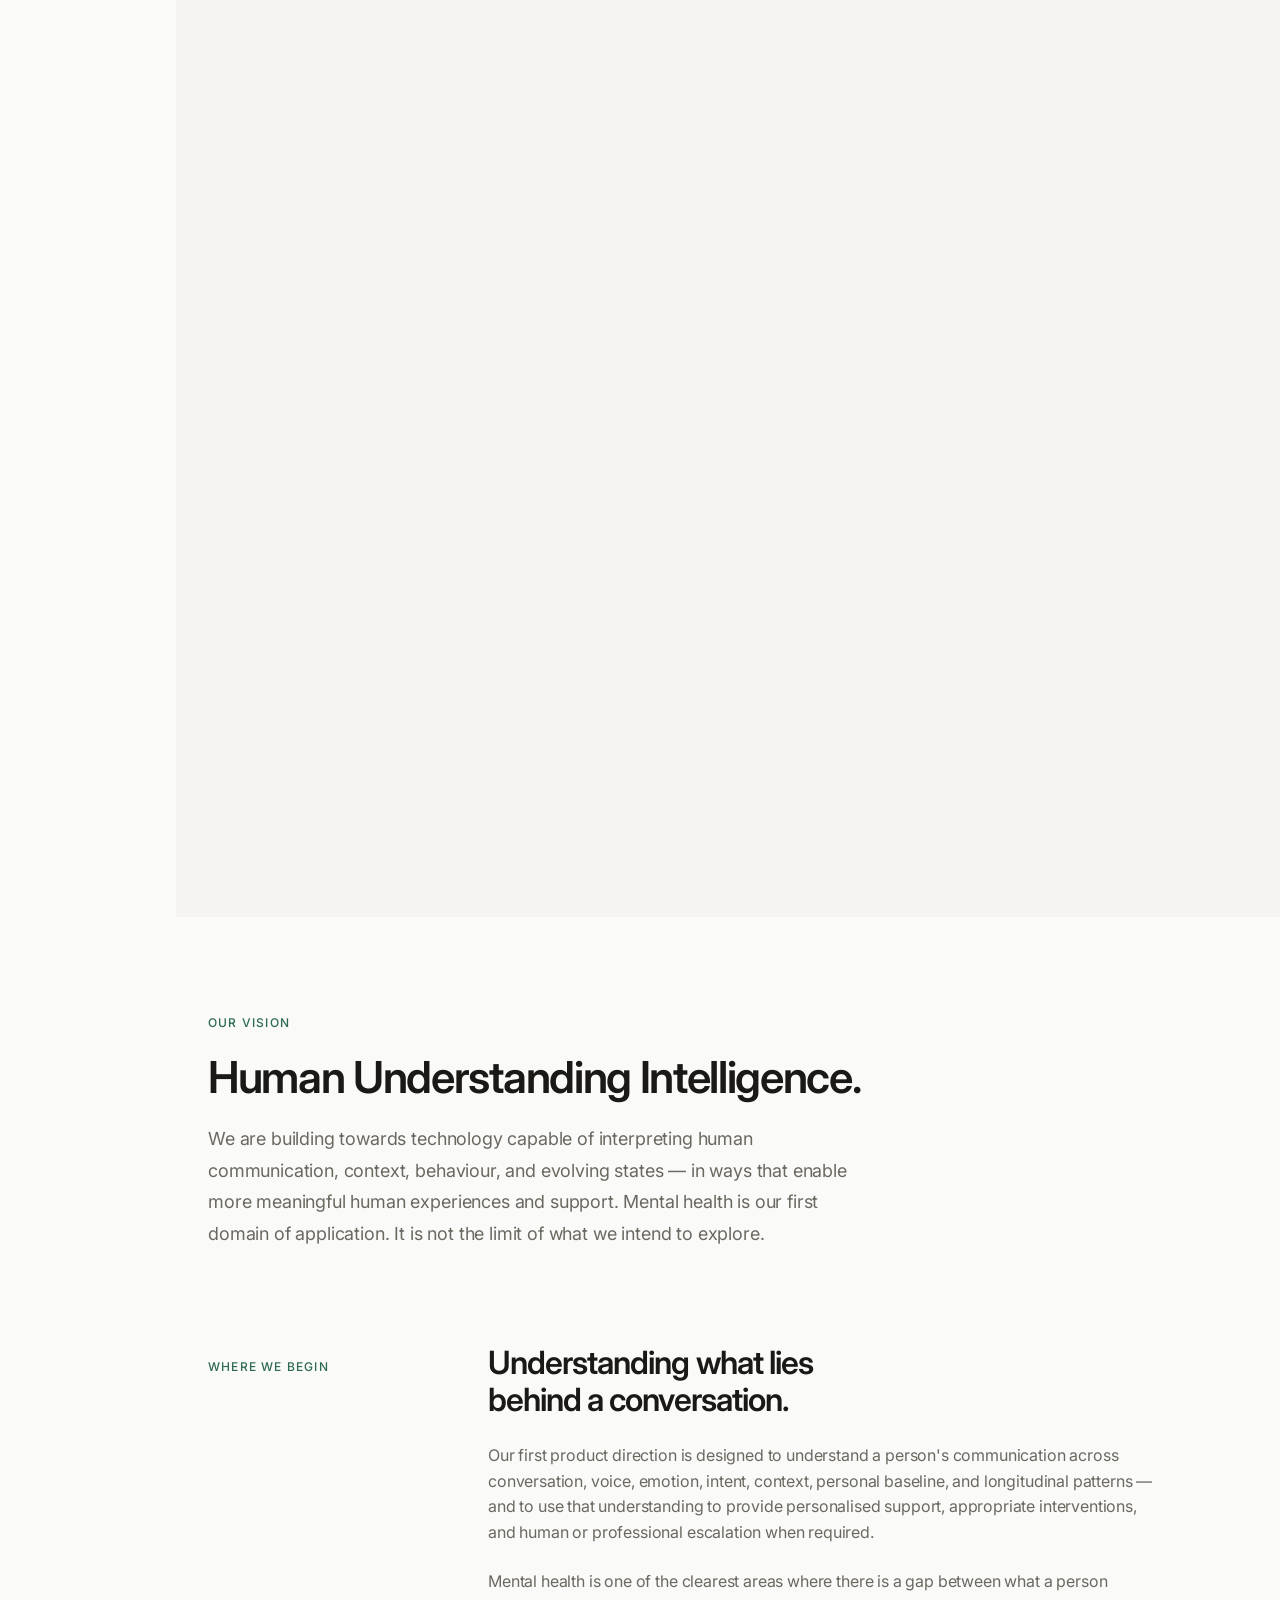
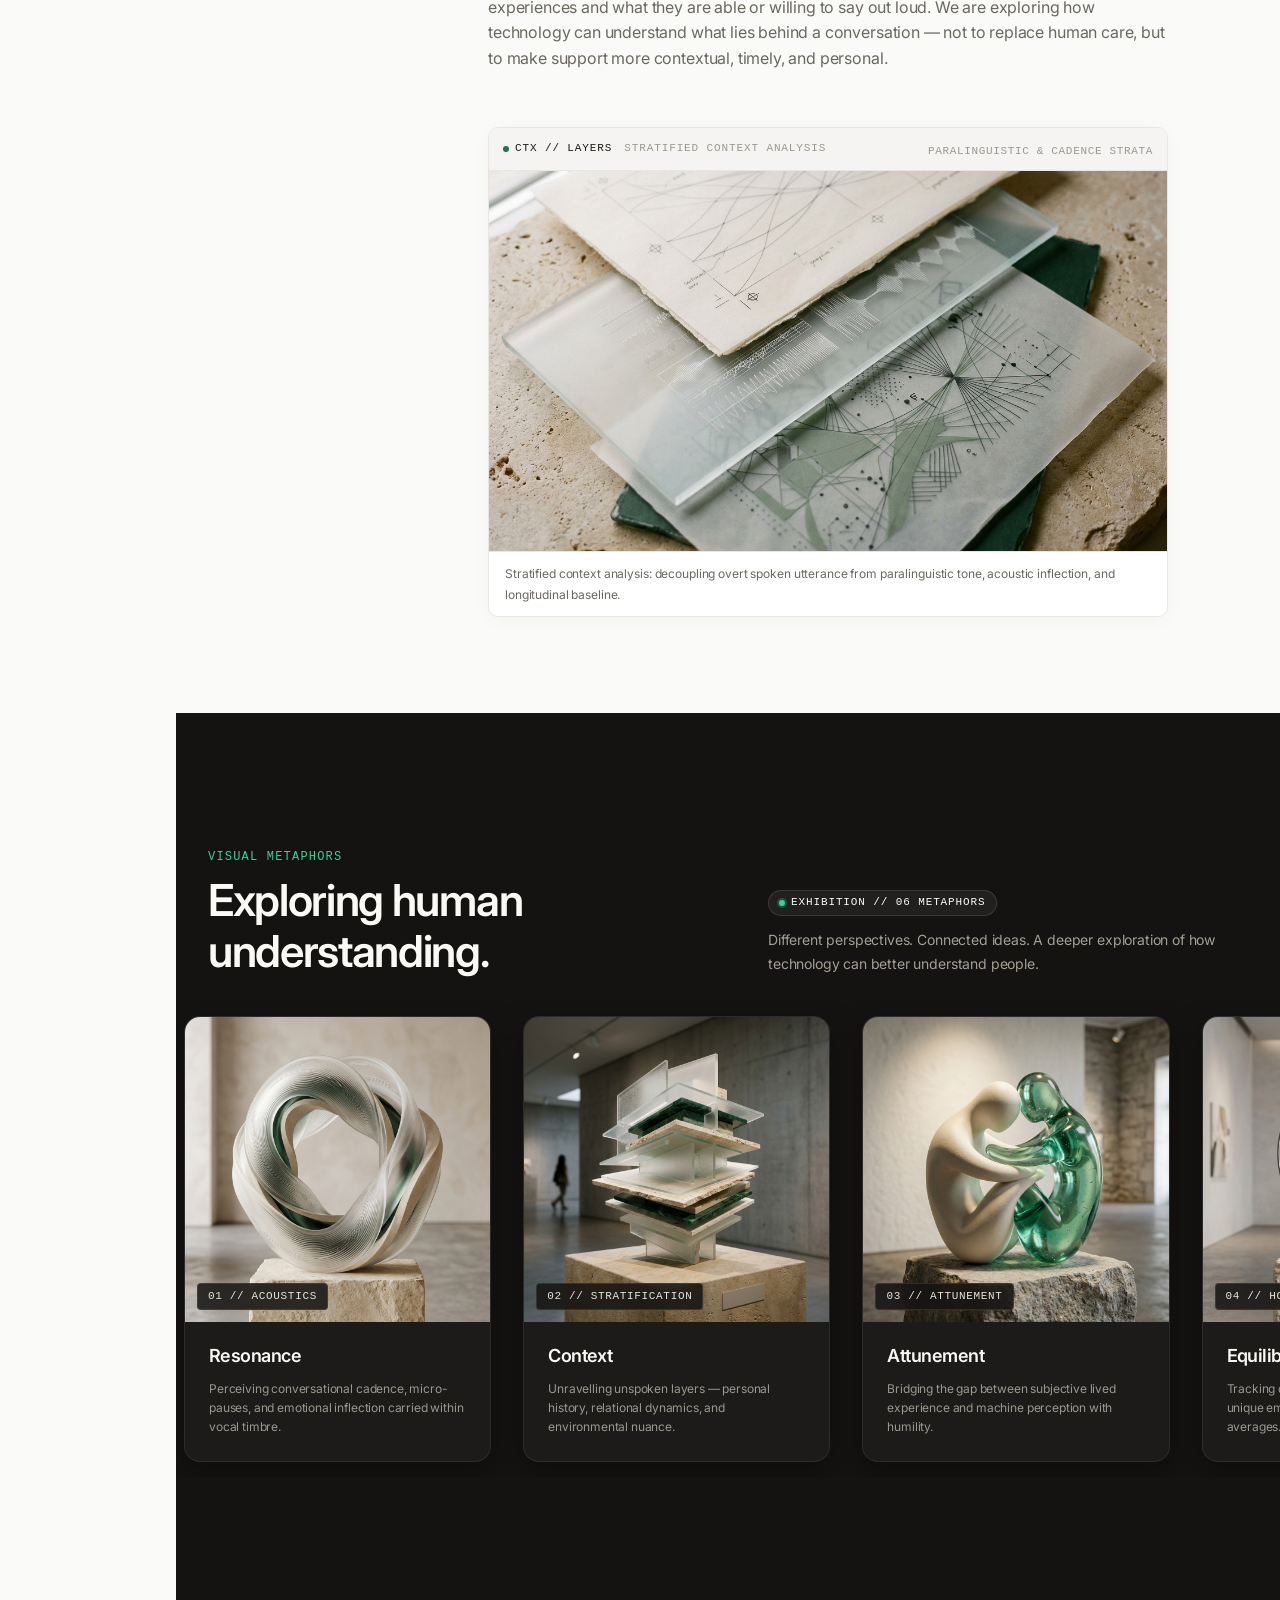
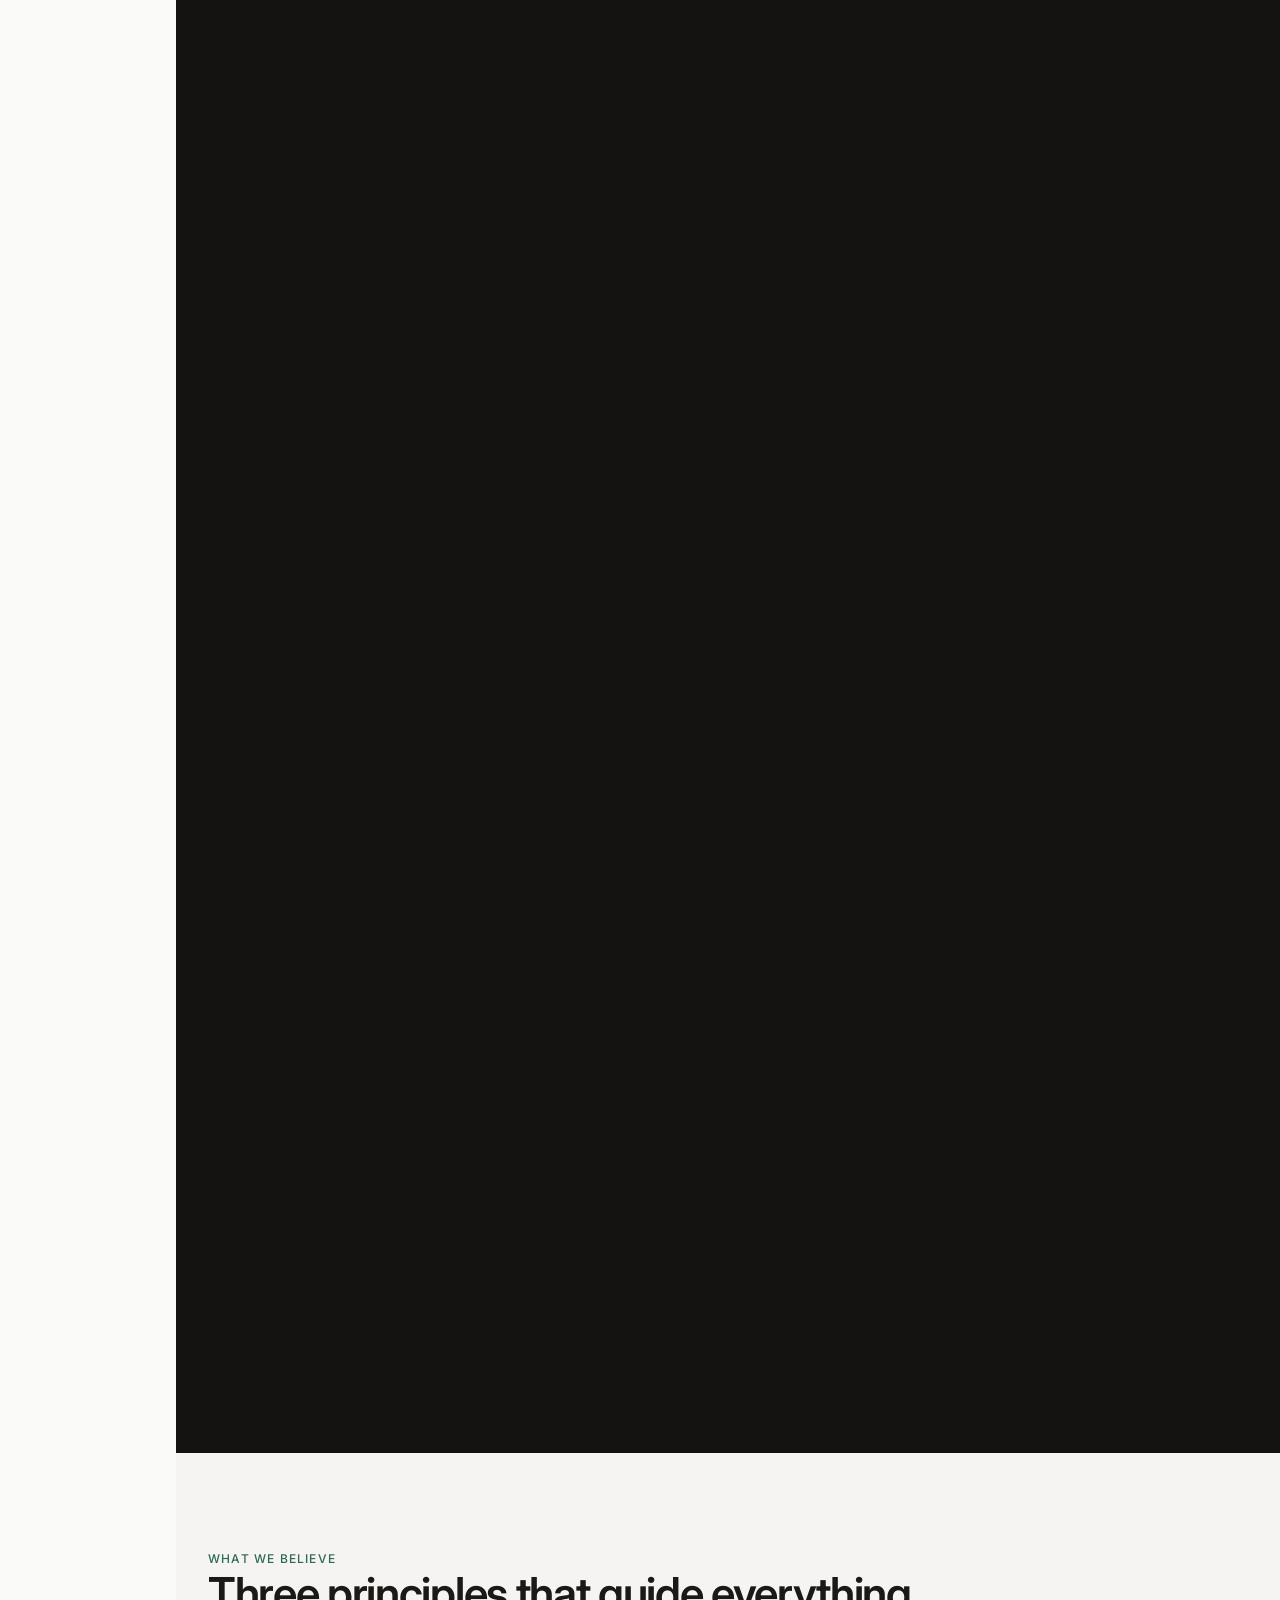
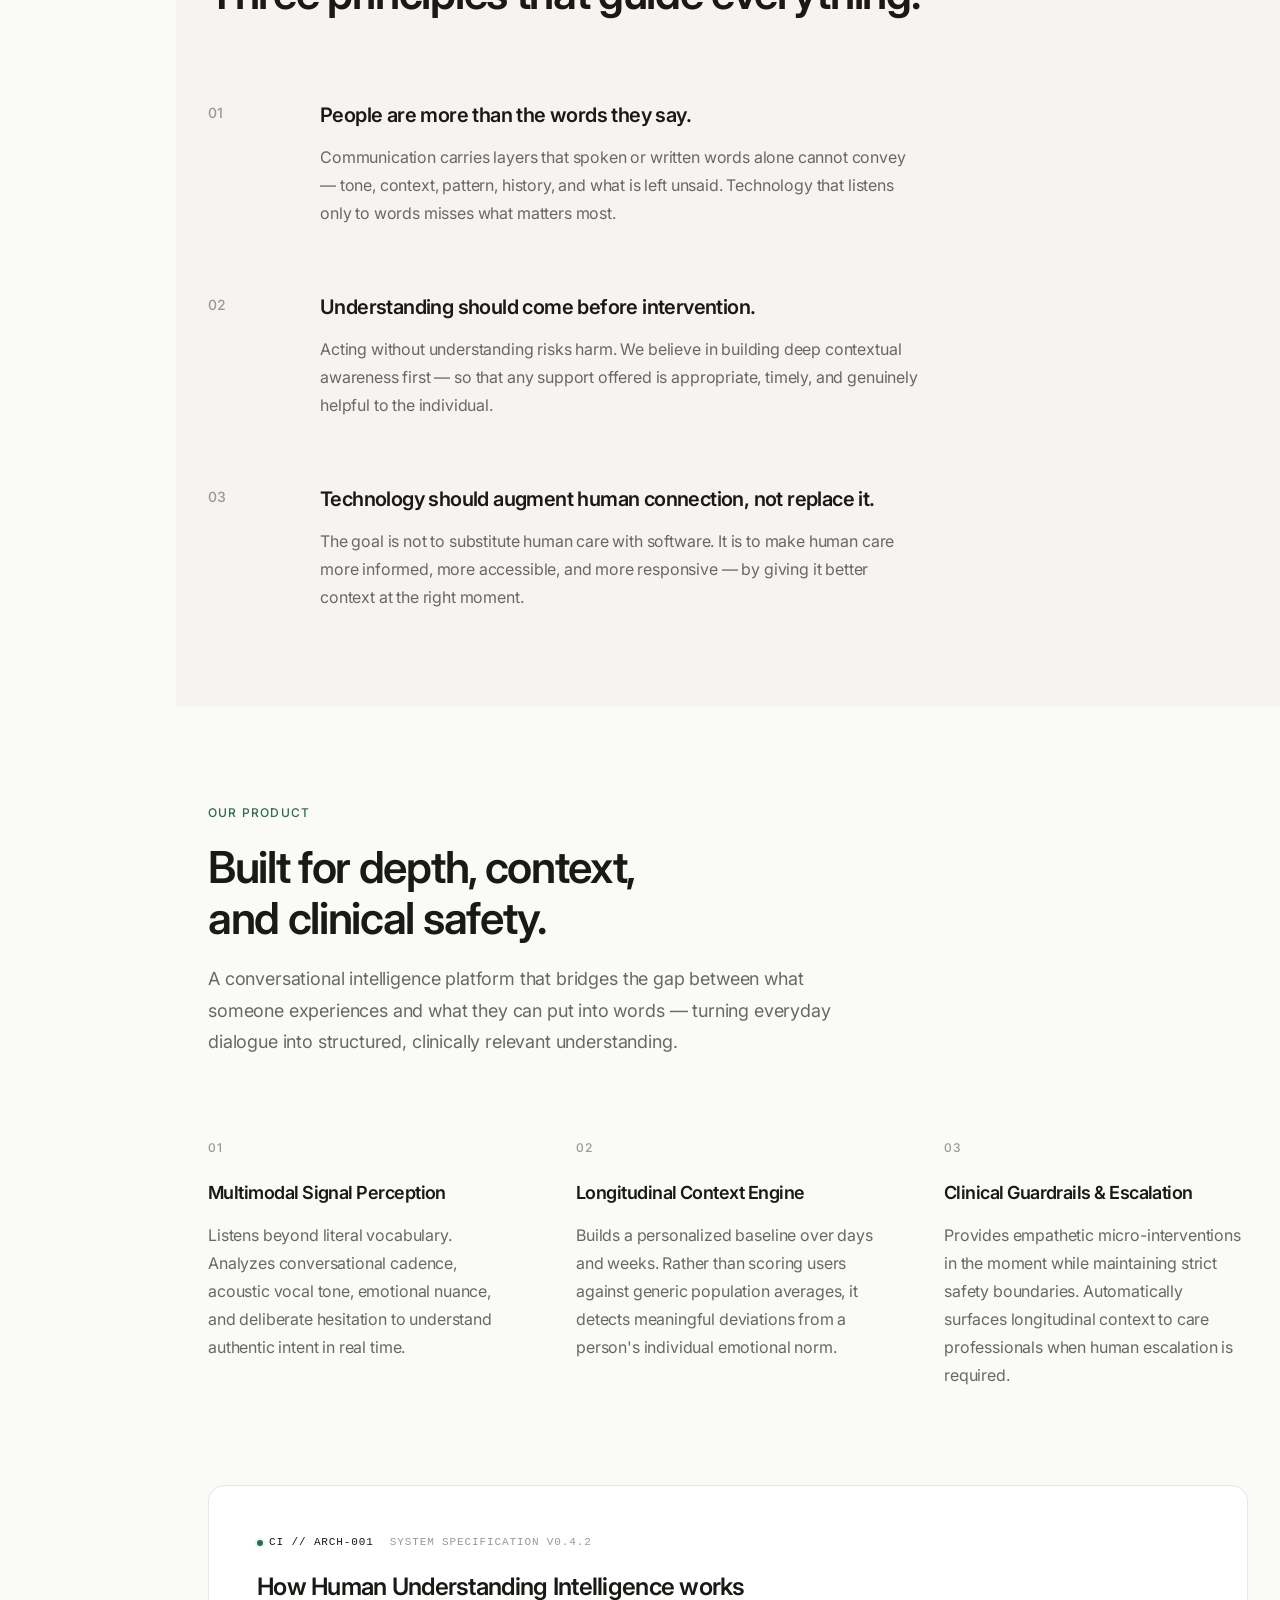
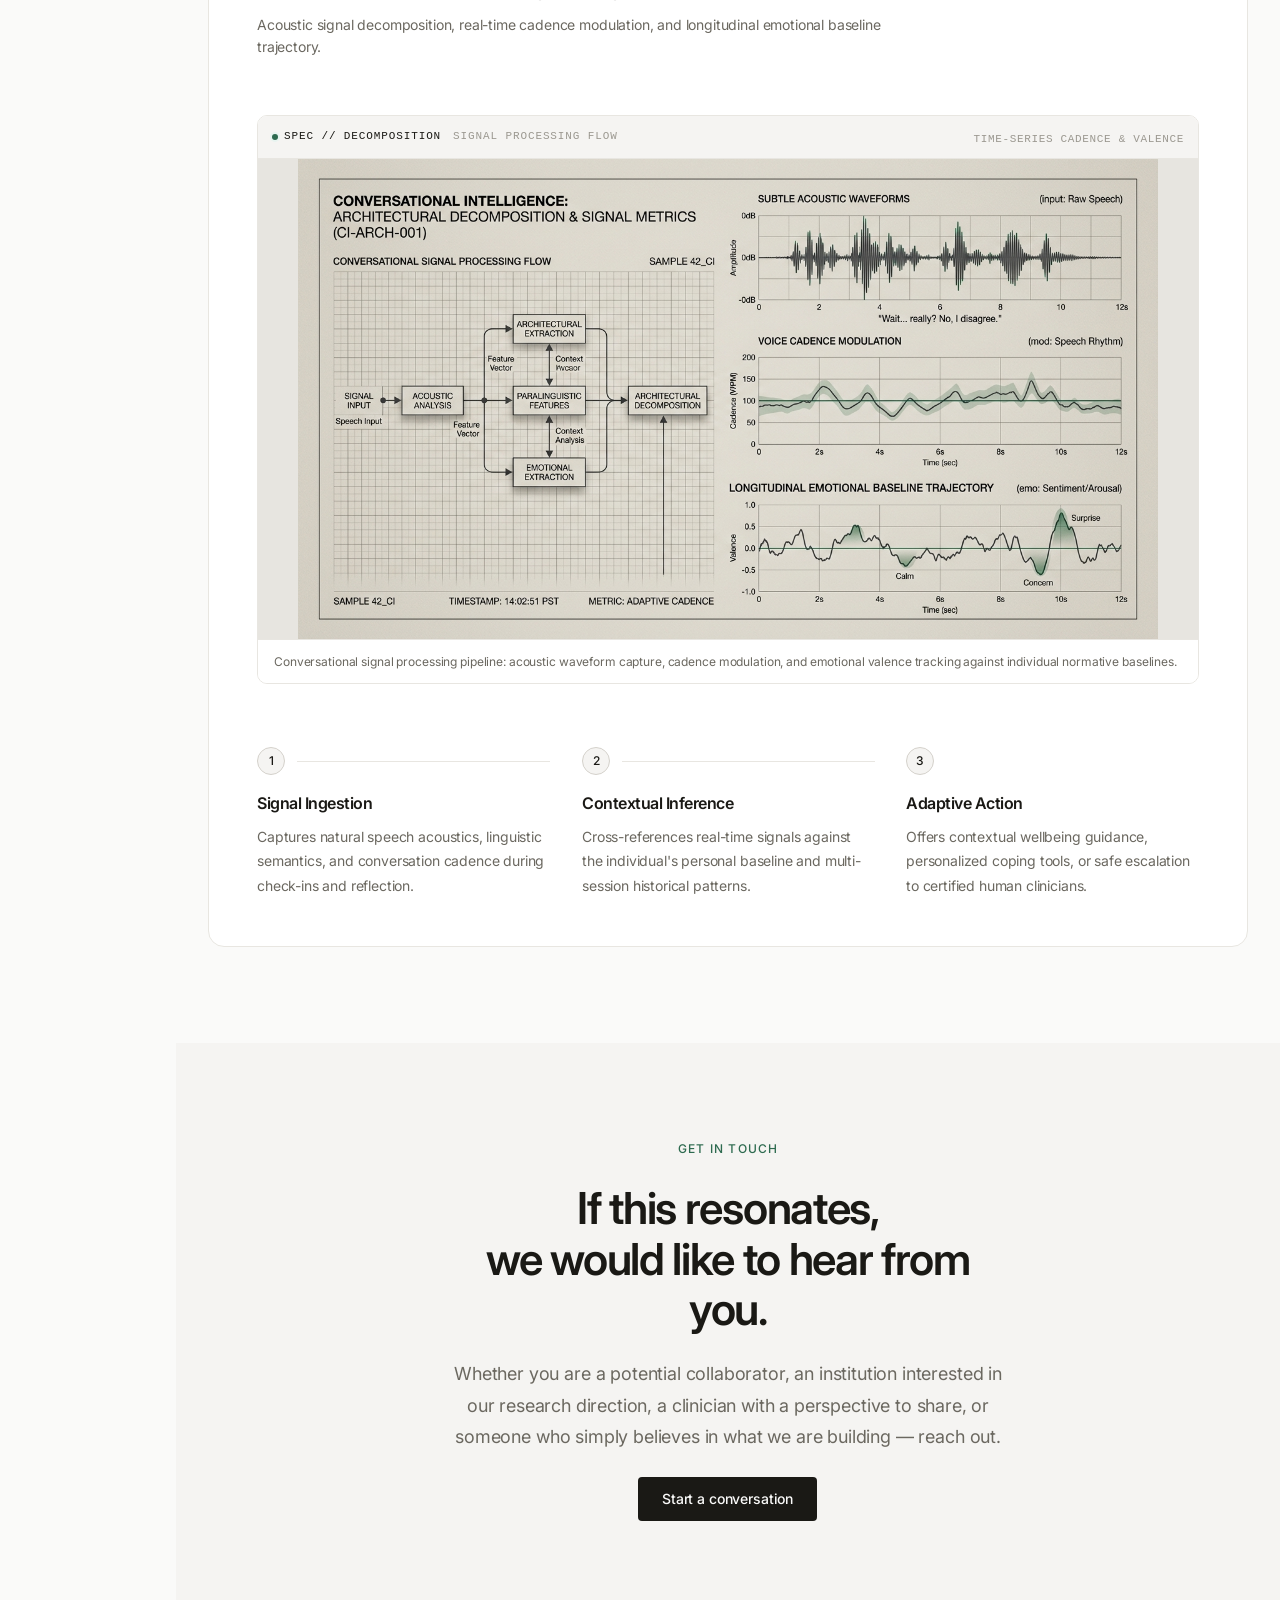
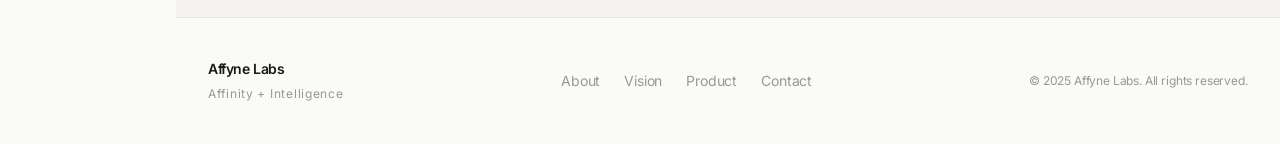
==== commit 9305e483: "feat(scroll-experience): remove unwanted FIG labels and implement cohesive editorial scroll-reveal s" ====
--- a/index.html
+++ b/index.html
@@ -276,7 +276,6 @@
               decoding="async"
             />
             <figcaption class="hero__visual-caption">
-              <span class="caption-index">FIG. 01</span>
               <span class="caption-text">Multidimensional vocal resonance and speech cadence topology — foundational acoustic signals for Human Understanding Intelligence.</span>
             </figcaption>
           </div>
@@ -411,7 +410,6 @@
                   decoding="async"
                 />
                 <figcaption class="vision__media-caption">
-                  <span class="caption-index">FIG. 02</span>
                   <span class="caption-text">Stratified context analysis: decoupling overt spoken utterance from paralinguistic tone, acoustic inflection, and longitudinal baseline.</span>
                 </figcaption>
               </div>
@@ -758,7 +756,6 @@
                   decoding="async"
                 />
                 <figcaption class="product__architecture-caption">
-                  <span class="caption-index">FIG. 03</span>
                   <span class="caption-text">Conversational signal processing pipeline: acoustic waveform capture, cadence modulation, and emotional valence tracking against individual normative baselines.</span>
                 </figcaption>
               </div>
--- a/styles.css
+++ b/styles.css
@@ -74,6 +74,7 @@
   --container-max:  1160px;
   --side-padding:   clamp(1.25rem, 4.5vw, var(--space-8));
   --touch-target-min: 44px;
+  --rail-width: 0px;
 
   /* Radii */
   --radius-sm: 4px;
@@ -834,6 +835,10 @@
    Wide Desktop Layout (>= 1200px) — Full Editorial Rail
    -------------------------------------------------------------------------- */
 @media (min-width: 1200px) {
+  :root {
+    --rail-width: 176px;
+  }
+
   body {
     padding-left: 176px;
   }
@@ -847,6 +852,10 @@
    Compact Desktop / Tablet Layout (1025px to 1199px) — Sleek Slim Rail
    -------------------------------------------------------------------------- */
 @media (min-width: 1025px) and (max-width: 1199px) {
+  :root {
+    --rail-width: 68px;
+  }
+
   body {
     padding-left: 68px;
   }
@@ -1228,28 +1237,18 @@
 }
 
 .hero__visual-caption {
-  display: flex;
-  align-items: baseline;
-  gap: var(--space-3);
-  padding: 10px 16px;
+  display: block;
+  padding: 11px 16px;
   background-color: var(--color-surface);
   border-top: 1px solid var(--color-border);
+}
+
+.caption-text {
+  display: block;
   font-size: var(--text-xs);
   color: var(--color-text-secondary);
-  line-height: var(--leading-normal);
-}
-
-.caption-index {
-  font-family: ui-monospace, 'SF Mono', Menlo, Consolas, monospace;
-  font-size: 0.6875rem;
-  font-weight: 600;
-  letter-spacing: 0.08em;
-  color: var(--color-text-primary);
-  flex-shrink: 0;
-}
-
-.caption-text {
-  flex: 1;
+  line-height: var(--leading-relaxed);
+  letter-spacing: var(--tracking-base);
 }
 
 /* Vision Media Showcase */
@@ -1291,15 +1290,10 @@
 }
 
 .vision__media-caption {
-  display: flex;
-  align-items: baseline;
-  gap: var(--space-3);
-  padding: 9px 14px;
+  display: block;
+  padding: 11px 16px;
   background-color: var(--color-surface);
   border-top: 1px solid var(--color-border);
-  font-size: var(--text-xs);
-  color: var(--color-text-secondary);
-  line-height: var(--leading-normal);
 }
 
 /* ==========================================================================
@@ -1345,8 +1339,8 @@
     display: flex;
     gap: var(--space-8);
     will-change: transform;
-    padding-left: max(var(--side-padding), calc((100vw - 68px - 1160px) / 2));
-    padding-right: var(--space-32);
+    padding-left: max(var(--side-padding), calc((100vw - var(--rail-width, 68px) - var(--container-max, 1160px)) / 2 + var(--side-padding)));
+    padding-right: var(--space-20);
     width: max-content;
   }
 
@@ -1604,15 +1598,10 @@
 }
 
 .product__architecture-caption {
-  display: flex;
-  align-items: baseline;
-  gap: var(--space-3);
-  padding: 9px 14px;
+  display: block;
+  padding: 11px 16px;
   background-color: var(--color-surface);
   border-top: 1px solid var(--color-border);
-  font-size: var(--text-xs);
-  color: var(--color-text-secondary);
-  line-height: var(--leading-normal);
 }
 
 /* --------------------------------------------------------------------------
@@ -2135,34 +2124,61 @@
 }
 
 /* --------------------------------------------------------------------------
-   16. Scroll Reveal — base states (JS adds .revealed)
+   16. Cohesive Editorial Scroll Reveal System
    -------------------------------------------------------------------------- */
 .reveal {
   opacity: 0;
-  transform: translateY(28px);
+  transform: translateY(16px);
+  transition: opacity 0.55s cubic-bezier(0.16, 1, 0.3, 1),
+              transform 0.55s cubic-bezier(0.16, 1, 0.3, 1);
+  will-change: opacity, transform;
+}
+
+.reveal.revealed {
+  opacity: 1;
+  transform: translateY(0);
+}
+
+/* Sequence delays (heading -> intro -> body -> action) */
+.reveal--first,  .reveal[data-delay="0"] { transition-delay: 0ms; }
+.reveal--second, .reveal[data-delay="1"] { transition-delay: 75ms; }
+.reveal--third,  .reveal[data-delay="2"] { transition-delay: 150ms; }
+.reveal--fourth, .reveal[data-delay="3"] { transition-delay: 225ms; }
+.reveal--fifth,  .reveal[data-delay="4"] { transition-delay: 300ms; }
+
+/* Visual media entrance with gentle settling */
+.reveal--media {
+  opacity: 0;
+  transform: translateY(20px) scale(0.99);
   transition: opacity 0.65s cubic-bezier(0.16, 1, 0.3, 1),
               transform 0.65s cubic-bezier(0.16, 1, 0.3, 1);
   will-change: opacity, transform;
 }
 
-.reveal.revealed {
+.reveal--media.revealed {
   opacity: 1;
-  transform: translateY(0);
-}
-
-/* Stagger delays — set on individual elements via data-delay */
-.reveal[data-delay="1"] { transition-delay: 80ms; }
-.reveal[data-delay="2"] { transition-delay: 160ms; }
-.reveal[data-delay="3"] { transition-delay: 240ms; }
-.reveal[data-delay="4"] { transition-delay: 320ms; }
-.reveal[data-delay="5"] { transition-delay: 400ms; }
-
-/* Reduced motion — skip animation entirely */
+  transform: translateY(0) scale(1);
+}
+
+/* Mobile: tighter offsets for mobile viewports */
+@media (max-width: 768px) {
+  .reveal {
+    transform: translateY(10px);
+    transition-duration: 0.45s;
+  }
+  .reveal--media {
+    transform: translateY(12px) scale(1);
+    transition-duration: 0.5s;
+  }
+}
+
+/* Reduced motion preference */
 @media (prefers-reduced-motion: reduce) {
-  .reveal {
-    opacity: 1;
-    transform: none;
-    transition: none;
+  .reveal,
+  .reveal--media {
+    opacity: 1 !important;
+    transform: none !important;
+    transition: none !important;
   }
 }
 
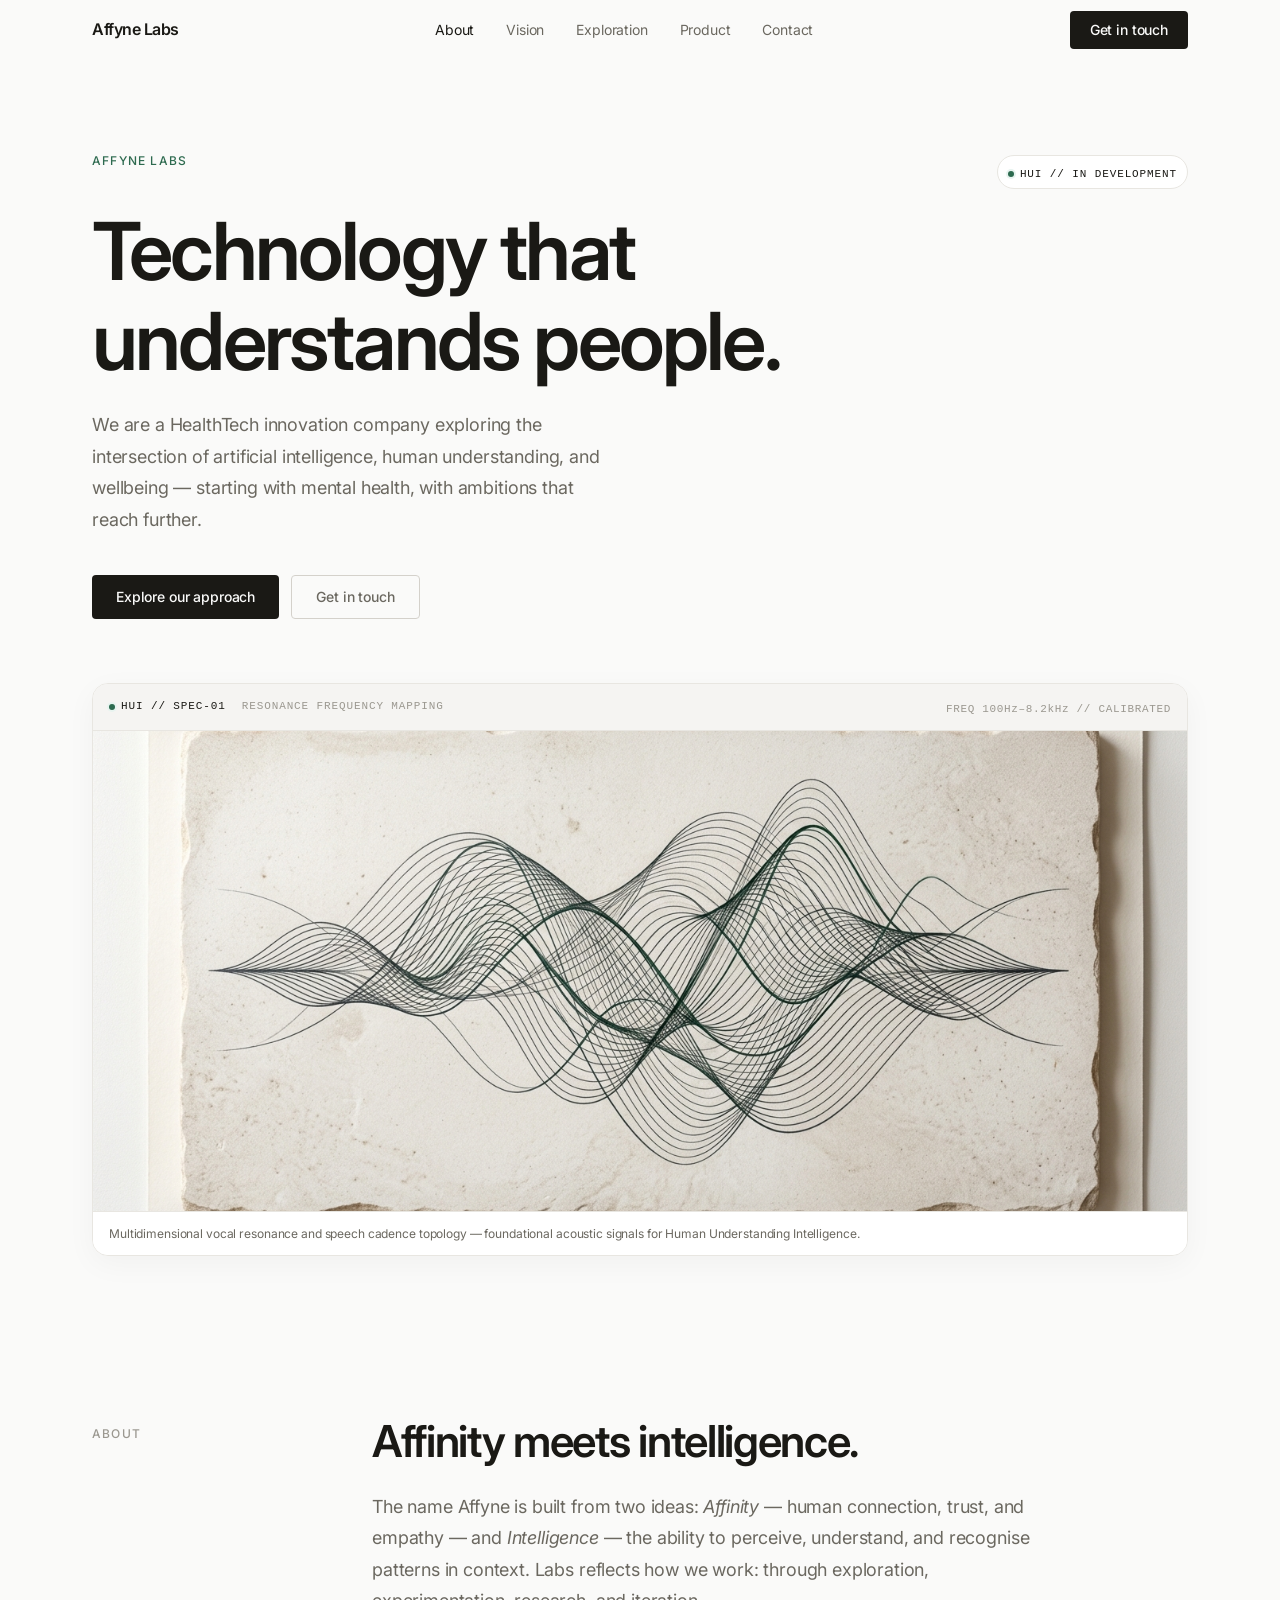
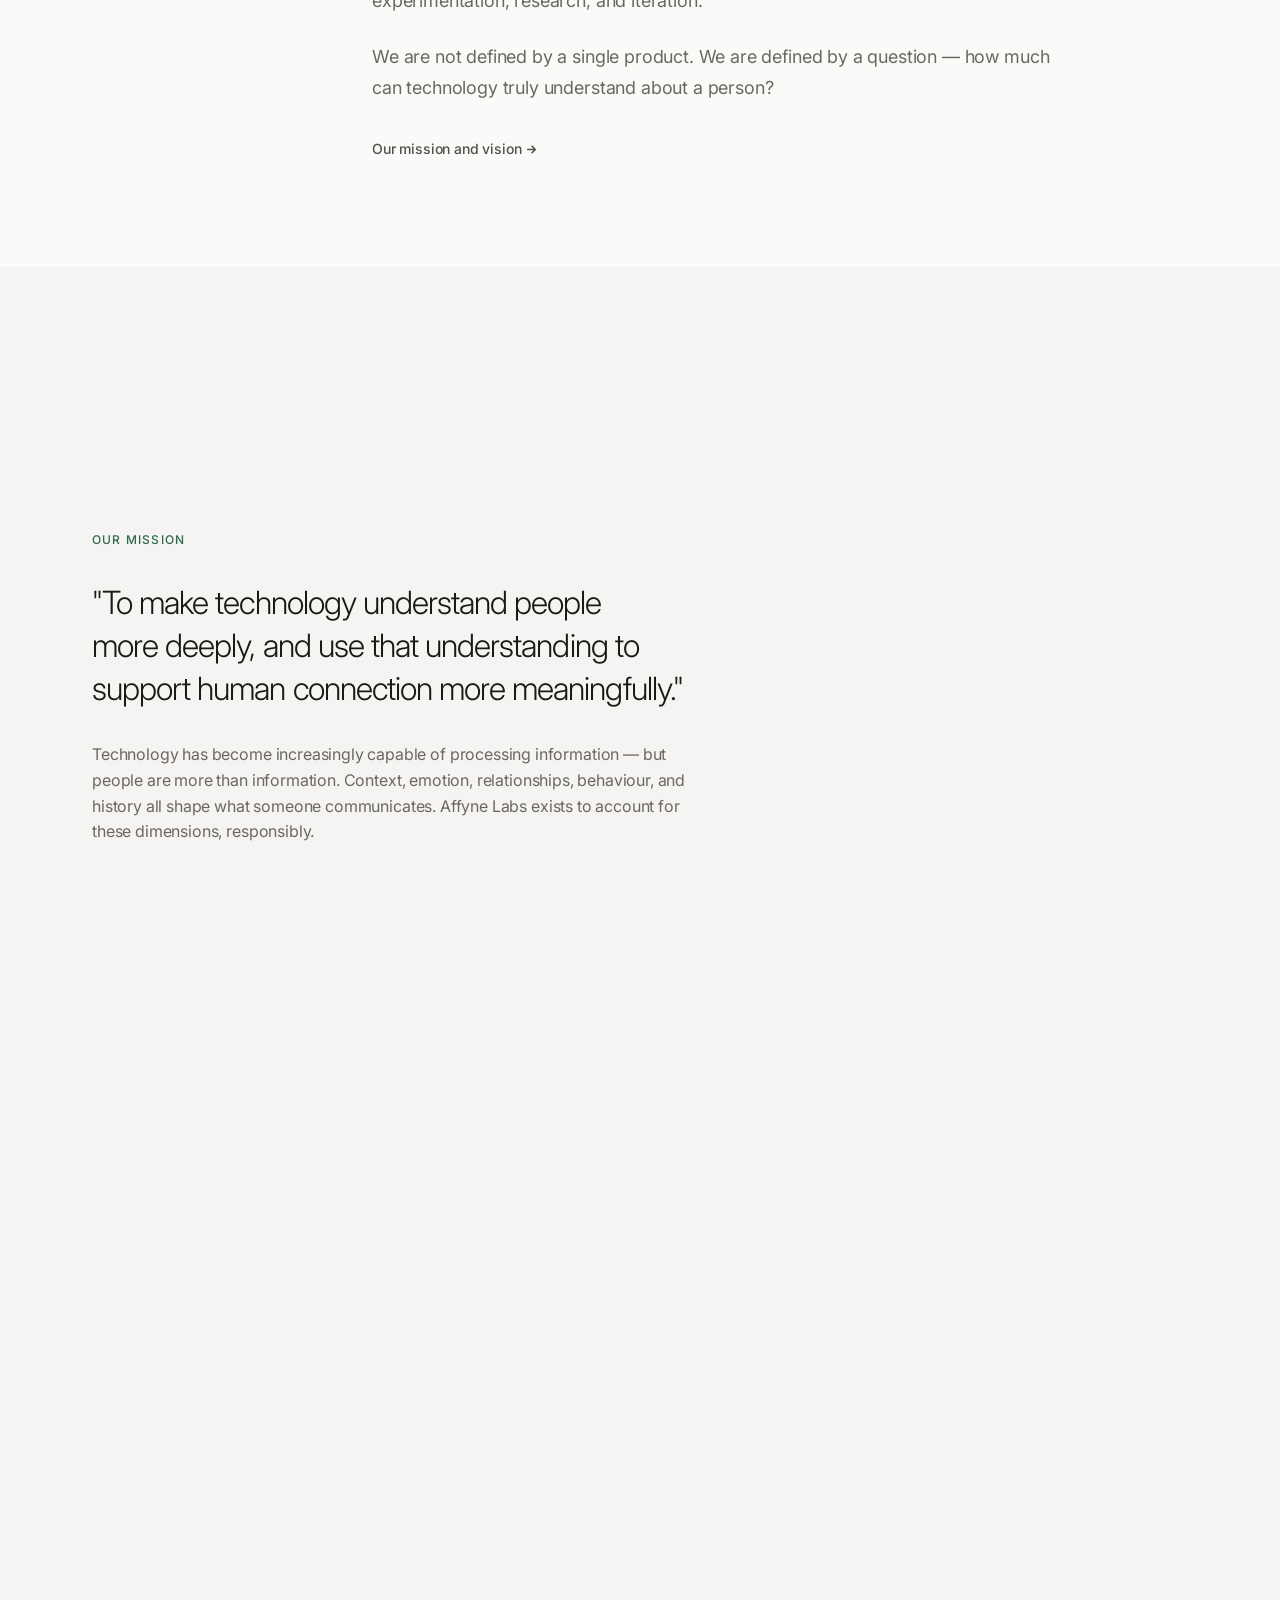
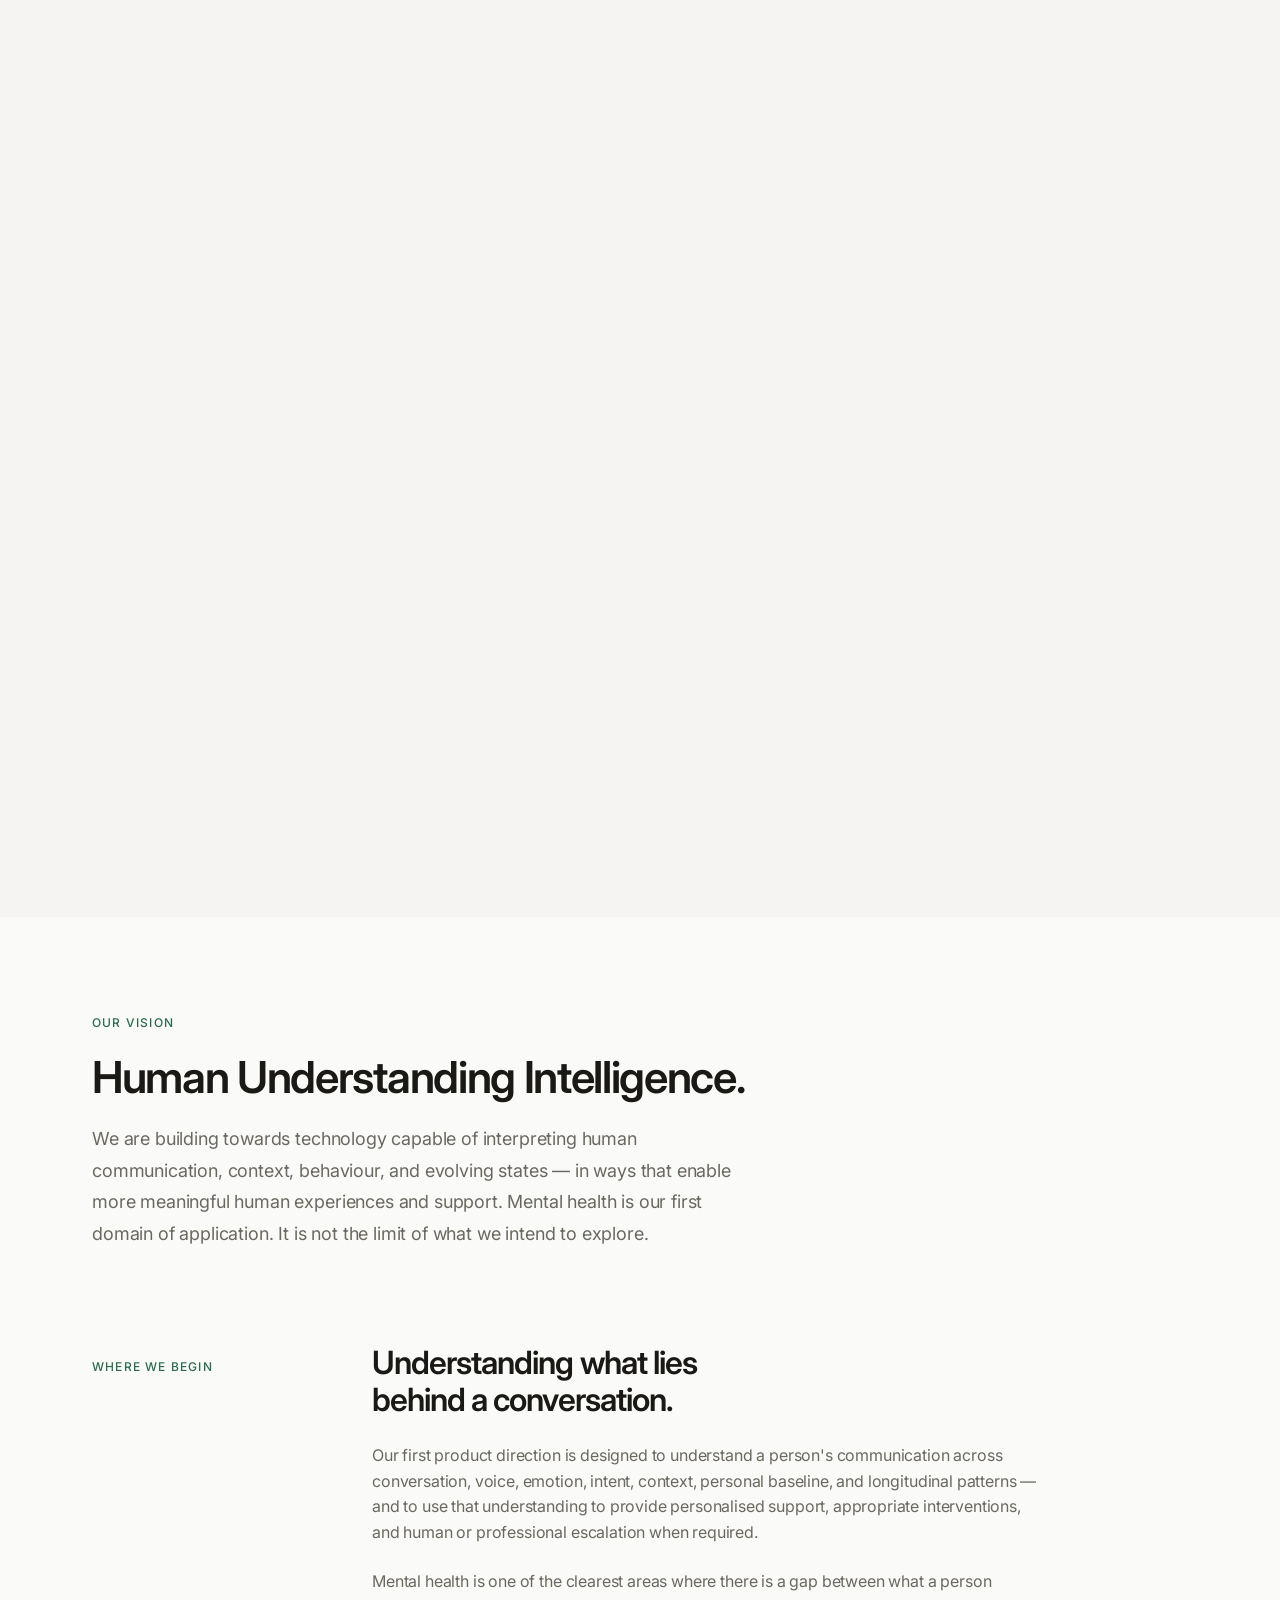
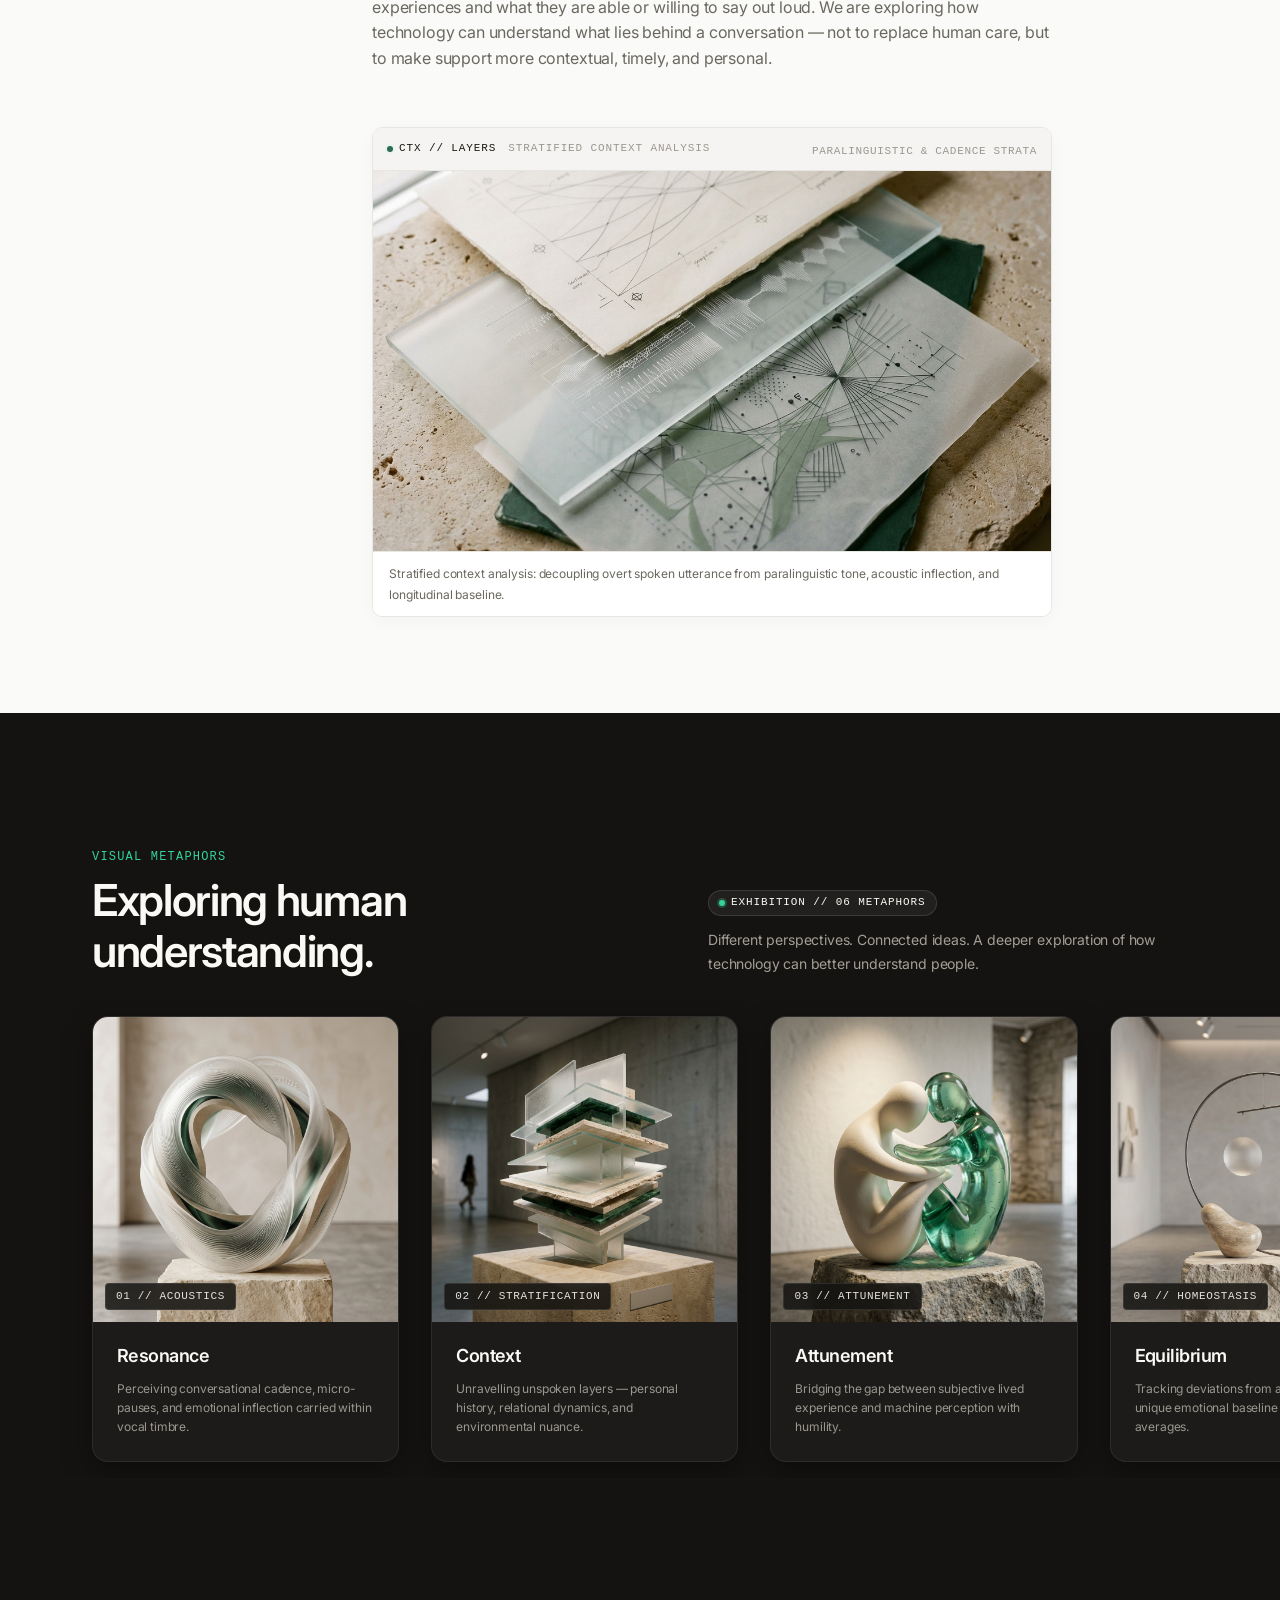
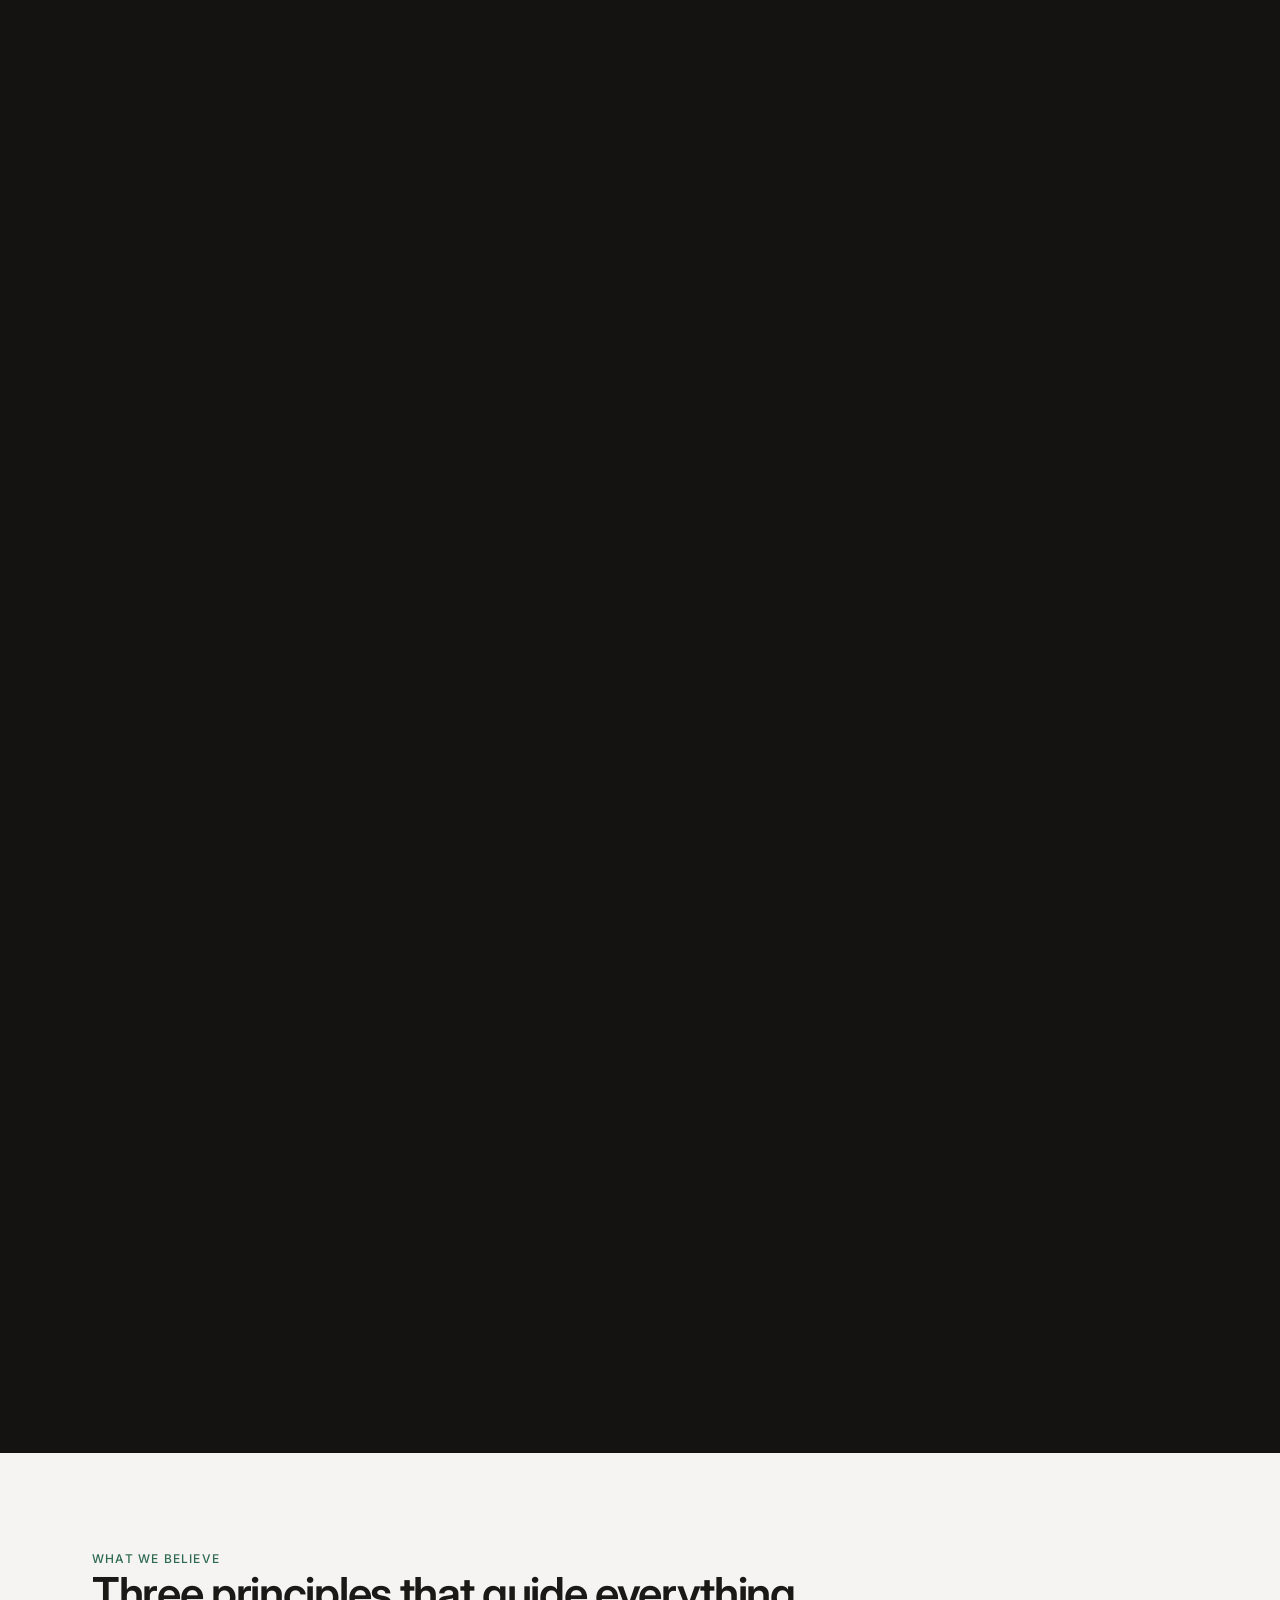
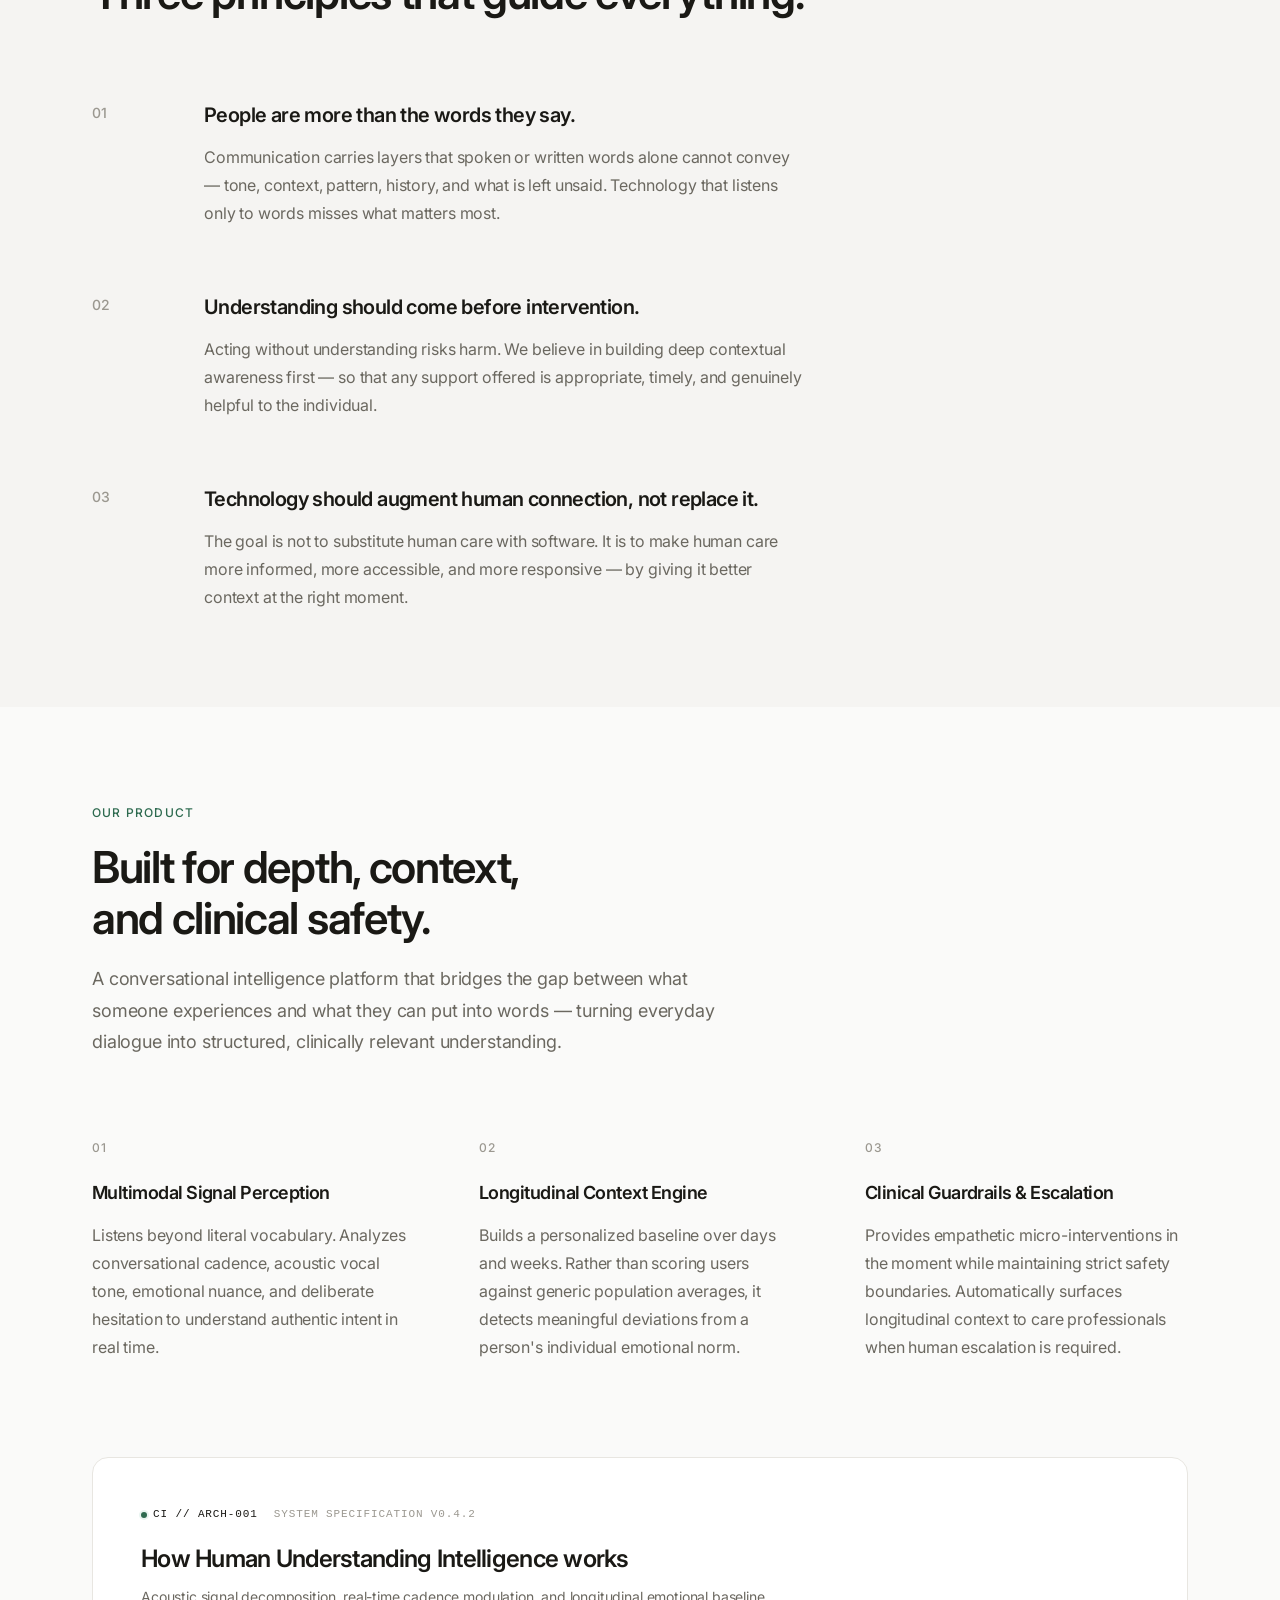
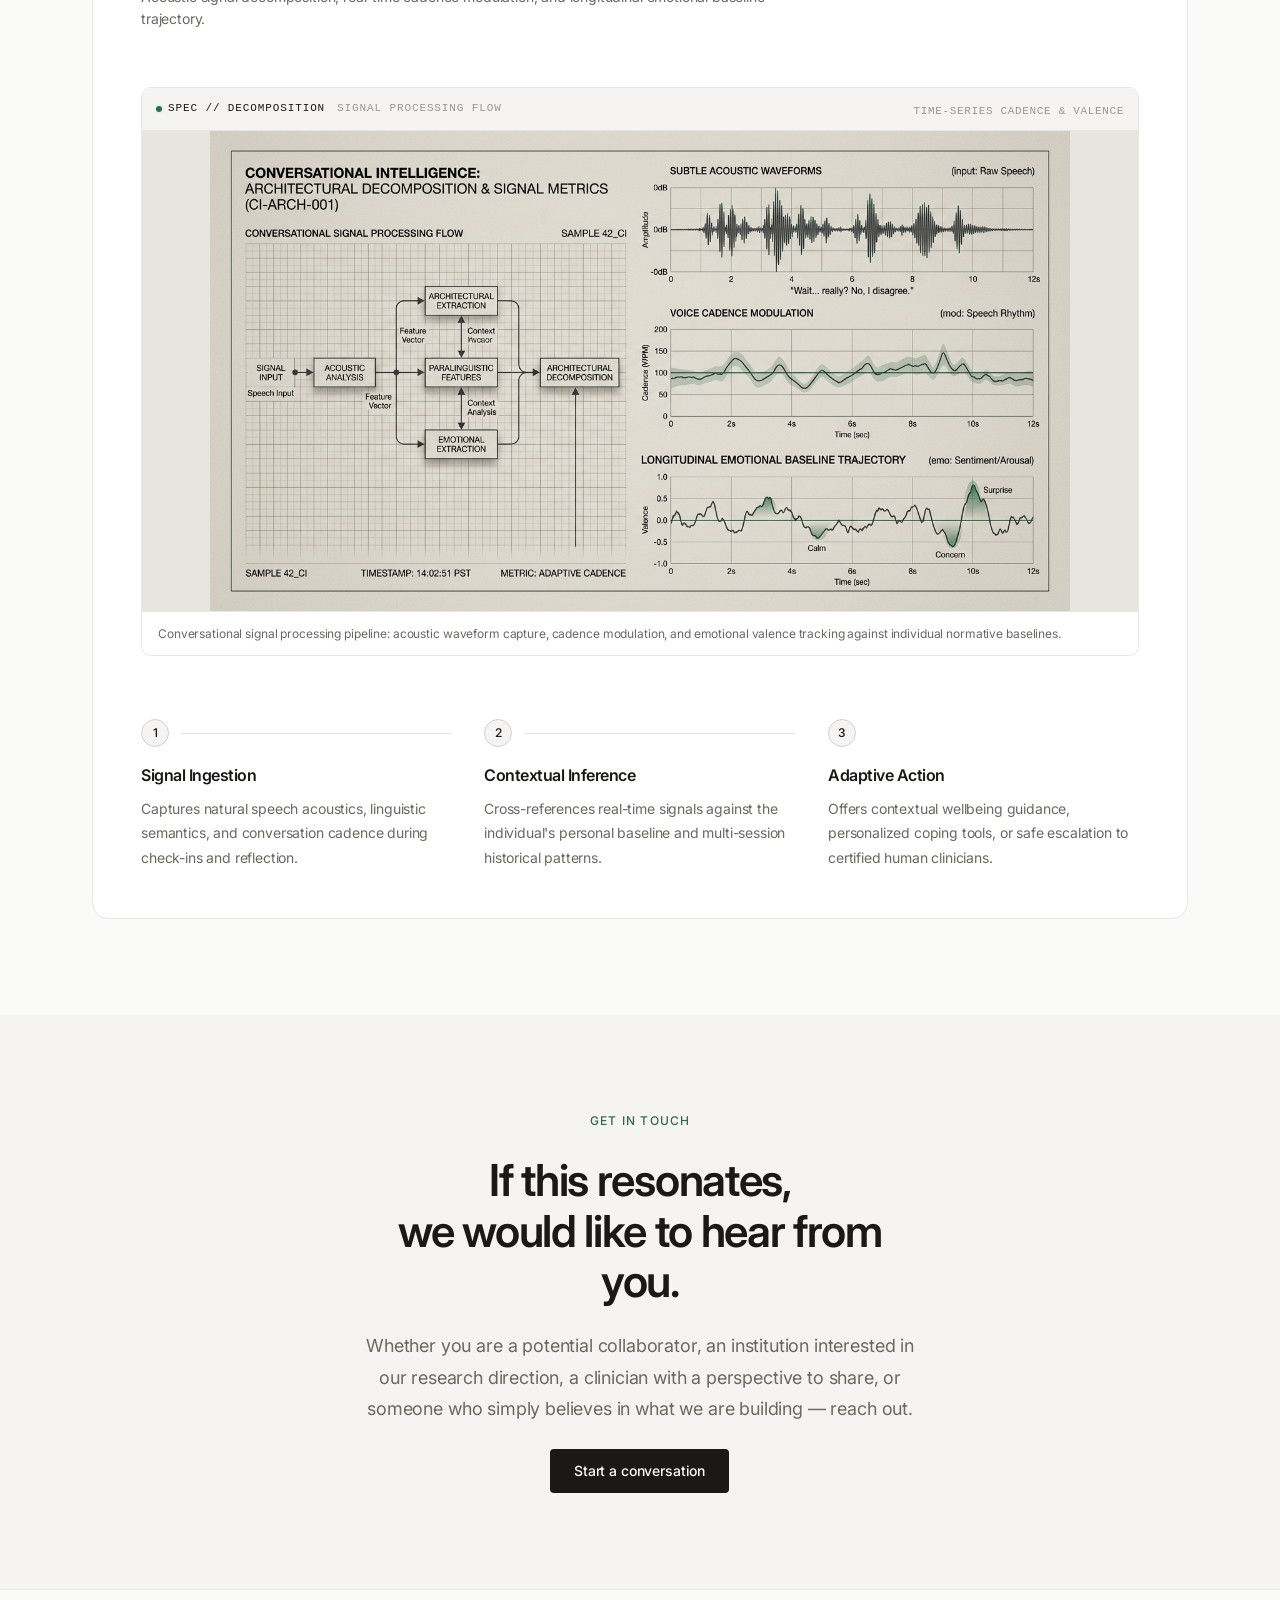
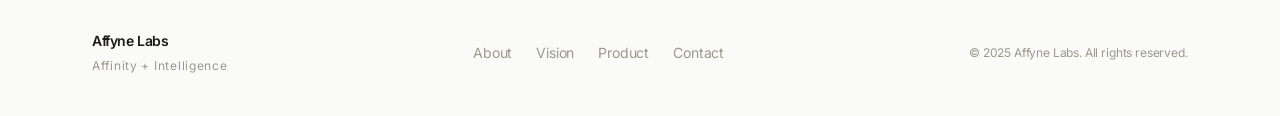
==== commit 4f3a8054: "feat: remove vertical navigation rail and restore standard layout" ====
--- a/index.html
+++ b/index.html
@@ -19,139 +19,7 @@
 </head>
 <body>
 
-  <!-- =====================================================================
-       VERTICAL NAVIGATION RAIL (Desktop Editorial Navigation)
-       ===================================================================== -->
-  <!-- =====================================================================
-       VERTICAL NAVIGATION RAIL (Editorial Technical Navigation)
-       ===================================================================== -->
-  <aside class="nav-rail" id="nav-rail" aria-label="Table of contents and section navigation">
-    <div class="nav-rail__inner">
-
-      <!-- Brand Mark & System Coordinates -->
-      <header class="nav-rail__header">
-        <a href="#" class="nav-rail__brand" aria-label="Affyne Labs — return to top">
-          <span class="nav-rail__monogram" aria-hidden="true">
-            <svg width="24" height="24" viewBox="0 0 24 24" fill="none" xmlns="http://www.w3.org/2000/svg">
-              <circle cx="12" cy="12" r="9.5" stroke="currentColor" stroke-width="1.2" stroke-opacity="0.35"/>
-              <path d="M7.2 16.5L12 6.8L16.8 16.5" stroke="currentColor" stroke-width="1.5" stroke-linecap="round" stroke-linejoin="round"/>
-              <path d="M8.9 13.2H15.1" stroke="currentColor" stroke-width="1.4" stroke-linecap="round"/>
-              <circle cx="12" cy="6.8" r="1.3" fill="var(--color-accent)"/>
-            </svg>
-          </span>
-          <div class="nav-rail__brand-meta">
-            <span class="nav-rail__brand-name">Affyne</span>
-            <span class="nav-rail__brand-tag">SYS // 0.4</span>
-          </div>
-        </a>
-        <div class="nav-rail__header-rule" aria-hidden="true"></div>
-      </header>
-
-      <!-- Section Index Nav with Connected Vertical Spine Guide -->
-      <nav class="nav-rail__nav" aria-label="Section index">
-        <div class="nav-rail__nav-heading" aria-hidden="true">
-          <span class="nav-rail__nav-title">INDEX</span>
-          <span class="nav-rail__nav-scope">01–07</span>
-        </div>
-
-        <div class="nav-rail__track-wrapper">
-          <!-- Continuous Spine Guide and Dynamic Progress Fill -->
-          <div class="nav-rail__spine" aria-hidden="true">
-            <div class="nav-rail__spine-guide"></div>
-            <div class="nav-rail__spine-progress" id="nav-spine-progress"></div>
-          </div>
-
-          <ol class="nav-rail__list" role="list">
-            <li class="nav-rail__item">
-              <a href="#about" class="nav-rail__link is-active" data-section="about" id="rail-about" aria-label="Section 01: About" aria-current="true">
-                <span class="nav-rail__node" aria-hidden="true">
-                  <span class="nav-rail__node-pip"></span>
-                </span>
-                <span class="nav-rail__index">01</span>
-                <span class="nav-rail__label">About</span>
-              </a>
-            </li>
-            <li class="nav-rail__item">
-              <a href="#mission" class="nav-rail__link" data-section="mission" id="rail-mission" aria-label="Section 02: Mission">
-                <span class="nav-rail__node" aria-hidden="true">
-                  <span class="nav-rail__node-pip"></span>
-                </span>
-                <span class="nav-rail__index">02</span>
-                <span class="nav-rail__label">Mission</span>
-              </a>
-            </li>
-            <li class="nav-rail__item">
-              <a href="#vision" class="nav-rail__link" data-section="vision" id="rail-vision" aria-label="Section 03: Vision">
-                <span class="nav-rail__node" aria-hidden="true">
-                  <span class="nav-rail__node-pip"></span>
-                </span>
-                <span class="nav-rail__index">03</span>
-                <span class="nav-rail__label">Vision</span>
-              </a>
-            </li>
-            <li class="nav-rail__item">
-              <a href="#showcase" class="nav-rail__link" data-section="showcase" id="rail-showcase" aria-label="Section 04: Exploration">
-                <span class="nav-rail__node" aria-hidden="true">
-                  <span class="nav-rail__node-pip"></span>
-                </span>
-                <span class="nav-rail__index">04</span>
-                <span class="nav-rail__label">Exploration</span>
-              </a>
-            </li>
-            <li class="nav-rail__item">
-              <a href="#beliefs" class="nav-rail__link" data-section="beliefs" id="rail-beliefs" aria-label="Section 05: Beliefs">
-                <span class="nav-rail__node" aria-hidden="true">
-                  <span class="nav-rail__node-pip"></span>
-                </span>
-                <span class="nav-rail__index">05</span>
-                <span class="nav-rail__label">Beliefs</span>
-              </a>
-            </li>
-            <li class="nav-rail__item">
-              <a href="#product" class="nav-rail__link" data-section="product" id="rail-product" aria-label="Section 06: Product">
-                <span class="nav-rail__node" aria-hidden="true">
-                  <span class="nav-rail__node-pip"></span>
-                </span>
-                <span class="nav-rail__index">06</span>
-                <span class="nav-rail__label">Product</span>
-              </a>
-            </li>
-            <li class="nav-rail__item">
-              <a href="#contact" class="nav-rail__link" data-section="contact" id="rail-contact" aria-label="Section 07: Contact">
-                <span class="nav-rail__node" aria-hidden="true">
-                  <span class="nav-rail__node-pip"></span>
-                </span>
-                <span class="nav-rail__index">07</span>
-                <span class="nav-rail__label">Contact</span>
-              </a>
-            </li>
-          </ol>
-        </div>
-      </nav>
-
-      <!-- Bottom Editorial Status & Navigation Return (Eliminating Redundant Gauge Track) -->
-      <footer class="nav-rail__footer">
-        <div class="nav-rail__footer-rule" aria-hidden="true"></div>
-        <div class="nav-rail__status">
-          <div class="nav-rail__status-row">
-            <span class="nav-rail__status-tag">POS</span>
-            <span class="nav-rail__status-val" id="nav-rail-section-coord">01 / 07</span>
-          </div>
-          <div class="nav-rail__status-row">
-            <span class="nav-rail__status-tag">READ</span>
-            <span class="nav-rail__status-val" id="nav-rail-pct">0%</span>
-          </div>
-        </div>
-        <a href="#" class="nav-rail__top-btn" id="nav-rail-top" aria-label="Scroll back to top">
-          <svg width="12" height="12" viewBox="0 0 16 16" fill="none" aria-hidden="true">
-            <path d="M8 12.5V3.5M8 3.5L4 7.5M8 3.5L12 7.5" stroke="currentColor" stroke-width="1.5" stroke-linecap="round" stroke-linejoin="round"/>
-          </svg>
-          <span class="nav-rail__top-text">TOP</span>
-        </a>
-      </footer>
-
-    </div>
-  </aside>
+
 
   <!-- Mobile Bottom Section Pill -->
   <aside class="mobile-section-pill" id="mobile-section-pill" aria-label="Current section progress">
--- a/styles.css
+++ b/styles.css
@@ -74,7 +74,6 @@
   --container-max:  1160px;
   --side-padding:   clamp(1.25rem, 4.5vw, var(--space-8));
   --touch-target-min: 44px;
-  --rail-width: 0px;
 
   /* Radii */
   --radius-sm: 4px;
@@ -474,556 +473,6 @@
 }
 
 /* ==========================================================================
-   8b. Vertical Navigation Rail (Desktop & Tablet)
-   ========================================================================== */
-.nav-rail {
-  display: none;
-}
-
-/* --------------------------------------------------------------------------
-   Desktop & Tablet Shared Rail Shell
-   -------------------------------------------------------------------------- */
-@media (min-width: 1025px) {
-  .nav-rail {
-    display: flex;
-    position: fixed;
-    top: 0;
-    left: 0;
-    bottom: 0;
-    height: 100vh;
-    height: 100dvh;
-    background-color: var(--color-bg);
-    border-right: 1px solid var(--color-border);
-    z-index: 900;
-    user-select: none;
-    box-sizing: border-box;
-    transition: width var(--transition-base), padding var(--transition-base);
-  }
-
-  .nav-rail__inner {
-    display: flex;
-    flex-direction: column;
-    justify-content: space-between;
-    height: 100%;
-    width: 100%;
-    padding: var(--space-6) var(--space-4) var(--space-5);
-    box-sizing: border-box;
-    overflow: visible;
-  }
-
-  /* Rail Header / Brand Mark */
-  .nav-rail__header {
-    display: flex;
-    flex-direction: column;
-    width: 100%;
-  }
-
-  .nav-rail__brand {
-    display: flex;
-    align-items: center;
-    gap: 10px;
-    text-decoration: none;
-    color: var(--color-text-primary);
-    padding: 4px;
-    border-radius: var(--radius-sm);
-    transition: transform var(--transition-fast), color var(--transition-fast);
-  }
-  .nav-rail__brand:hover {
-    color: var(--color-accent);
-    transform: translateY(-1px);
-  }
-  .nav-rail__brand:focus-visible {
-    outline: 2px solid var(--color-accent);
-    outline-offset: 3px;
-  }
-
-  .nav-rail__monogram {
-    display: flex;
-    align-items: center;
-    justify-content: center;
-    flex-shrink: 0;
-    color: inherit;
-    transition: transform var(--transition-fast);
-  }
-  .nav-rail__brand:hover .nav-rail__monogram {
-    transform: rotate(4deg);
-  }
-
-  .nav-rail__brand-meta {
-    display: flex;
-    flex-direction: column;
-    gap: 1px;
-    line-height: 1.15;
-  }
-
-  .nav-rail__brand-name {
-    font-size: 0.8125rem;
-    font-weight: 600;
-    letter-spacing: -0.01em;
-    color: var(--color-text-primary);
-  }
-
-  .nav-rail__brand-tag {
-    font-family: ui-monospace, 'SF Mono', Menlo, Consolas, monospace;
-    font-size: 8px;
-    font-weight: 600;
-    letter-spacing: 0.12em;
-    color: var(--color-accent);
-    text-transform: uppercase;
-  }
-
-  .nav-rail__header-rule {
-    height: 1px;
-    background-color: var(--color-border);
-    width: 100%;
-    margin-top: var(--space-3);
-  }
-
-  /* Rail Section Index Nav */
-  .nav-rail__nav {
-    display: flex;
-    flex-direction: column;
-    margin-block: auto;
-    padding-block: var(--space-4);
-    width: 100%;
-  }
-
-  .nav-rail__nav-heading {
-    display: flex;
-    align-items: center;
-    justify-content: space-between;
-    font-family: ui-monospace, 'SF Mono', Menlo, Consolas, monospace;
-    font-size: 8px;
-    font-weight: 600;
-    letter-spacing: 0.16em;
-    color: var(--color-text-tertiary);
-    text-transform: uppercase;
-    margin-bottom: var(--space-3);
-    padding-inline: 6px;
-  }
-
-  .nav-rail__track-wrapper {
-    position: relative;
-    display: flex;
-    width: 100%;
-  }
-
-  /* Connected Continuous Vertical Spine Guide */
-  .nav-rail__spine {
-    position: absolute;
-    left: 11.5px;
-    top: 14px;
-    bottom: 14px;
-    width: 1px;
-    pointer-events: none;
-    z-index: 1;
-  }
-
-  .nav-rail__spine-guide {
-    position: absolute;
-    inset: 0;
-    background-color: var(--color-border-mid);
-    opacity: 0.7;
-  }
-
-  .nav-rail__spine-progress {
-    position: absolute;
-    top: 0;
-    left: 0;
-    width: 100%;
-    height: 0%;
-    background-color: var(--color-accent);
-    box-shadow: 0 0 6px rgba(45, 106, 79, 0.45);
-    transition: height 0.15s ease-out;
-  }
-
-  .nav-rail__list {
-    list-style: none;
-    display: flex;
-    flex-direction: column;
-    gap: 6px;
-    width: 100%;
-    margin: 0;
-    padding: 0;
-    z-index: 2;
-  }
-
-  .nav-rail__item {
-    position: relative;
-    width: 100%;
-  }
-
-  .nav-rail__link {
-    display: flex;
-    align-items: center;
-    gap: 10px;
-    padding: 6px 6px;
-    border-radius: var(--radius-sm);
-    text-decoration: none;
-    position: relative;
-    touch-action: manipulation;
-    transition: background-color var(--transition-fast), color var(--transition-fast);
-  }
-  .nav-rail__link:hover {
-    background-color: var(--color-bg-subtle);
-  }
-  .nav-rail__link:focus-visible {
-    outline: 2px solid var(--color-accent);
-    outline-offset: 1px;
-  }
-
-  /* Node Pip on Spine */
-  .nav-rail__node {
-    width: 8px;
-    height: 8px;
-    border-radius: 50%;
-    border: 1.5px solid var(--color-border-mid);
-    background-color: var(--color-bg);
-    flex-shrink: 0;
-    display: flex;
-    align-items: center;
-    justify-content: center;
-    position: relative;
-    z-index: 3;
-    transition: transform var(--transition-fast), border-color var(--transition-fast), background-color var(--transition-fast), box-shadow var(--transition-fast);
-  }
-
-  .nav-rail__node-pip {
-    width: 3px;
-    height: 3px;
-    border-radius: 50%;
-    background-color: transparent;
-    transition: background-color var(--transition-fast);
-  }
-
-  .nav-rail__index {
-    font-family: ui-monospace, 'SF Mono', Menlo, Consolas, monospace;
-    font-size: 0.6875rem;
-    font-weight: 500;
-    letter-spacing: 0.05em;
-    color: var(--color-text-tertiary);
-    min-width: 16px;
-    transition: color var(--transition-fast), font-weight var(--transition-fast);
-  }
-
-  .nav-rail__label {
-    font-family: var(--font-sans);
-    font-size: 0.75rem;
-    font-weight: 450;
-    letter-spacing: 0.01em;
-    color: var(--color-text-secondary);
-    opacity: 0.75;
-    white-space: nowrap;
-    overflow: hidden;
-    text-overflow: ellipsis;
-    transition: color var(--transition-fast), opacity var(--transition-fast), font-weight var(--transition-fast);
-  }
-
-  .nav-rail__link:hover .nav-rail__label {
-    opacity: 1;
-    color: var(--color-text-primary);
-  }
-  .nav-rail__link:hover .nav-rail__index {
-    color: var(--color-text-primary);
-  }
-  .nav-rail__link:hover .nav-rail__node {
-    border-color: var(--color-text-secondary);
-  }
-
-  /* Active Section Highlight */
-  .nav-rail__link.is-active {
-    background-color: rgba(26, 25, 21, 0.045);
-  }
-
-  .nav-rail__link.is-active .nav-rail__node {
-    border-color: var(--color-accent);
-    background-color: var(--color-accent);
-    box-shadow: 0 0 0 2.5px rgba(45, 106, 79, 0.2);
-    transform: scale(1.15);
-  }
-
-  .nav-rail__link.is-active .nav-rail__node-pip {
-    background-color: #FAF9F5;
-  }
-
-  .nav-rail__link.is-active .nav-rail__index {
-    color: var(--color-accent);
-    font-weight: 600;
-  }
-
-  .nav-rail__link.is-active .nav-rail__label {
-    color: var(--color-text-primary);
-    font-weight: 600;
-    opacity: 1;
-  }
-
-  /* Rail Footer: Minimal Status Coordinate & Back-to-Top (No Faux Scrollbar) */
-  .nav-rail__footer {
-    display: flex;
-    flex-direction: column;
-    gap: var(--space-3);
-    width: 100%;
-    margin-top: auto;
-  }
-
-  .nav-rail__footer-rule {
-    height: 1px;
-    background-color: var(--color-border);
-    width: 100%;
-  }
-
-  .nav-rail__status {
-    display: flex;
-    justify-content: space-between;
-    align-items: center;
-    padding-inline: 4px;
-  }
-
-  .nav-rail__status-row {
-    display: flex;
-    align-items: baseline;
-    gap: 4px;
-  }
-
-  .nav-rail__status-tag {
-    font-family: ui-monospace, 'SF Mono', Menlo, Consolas, monospace;
-    font-size: 7.5px;
-    font-weight: 600;
-    letter-spacing: 0.12em;
-    color: var(--color-text-tertiary);
-    text-transform: uppercase;
-  }
-
-  .nav-rail__status-val {
-    font-family: ui-monospace, 'SF Mono', Menlo, Consolas, monospace;
-    font-size: 9px;
-    font-weight: 600;
-    letter-spacing: 0.06em;
-    color: var(--color-text-primary);
-  }
-
-  .nav-rail__top-btn {
-    display: inline-flex;
-    align-items: center;
-    justify-content: center;
-    gap: 5px;
-    padding: 5px 8px;
-    border-radius: var(--radius-sm);
-    border: 1px solid var(--color-border);
-    background-color: transparent;
-    color: var(--color-text-tertiary);
-    font-family: ui-monospace, 'SF Mono', Menlo, Consolas, monospace;
-    font-size: 8px;
-    font-weight: 600;
-    letter-spacing: 0.12em;
-    text-decoration: none;
-    transition: all var(--transition-fast);
-  }
-  .nav-rail__top-btn:hover {
-    color: var(--color-text-primary);
-    border-color: var(--color-text-primary);
-    background-color: var(--color-bg-subtle);
-    transform: translateY(-1px);
-  }
-  .nav-rail__top-btn:focus-visible {
-    outline: 2px solid var(--color-accent);
-    outline-offset: 2px;
-  }
-}
-
-/* --------------------------------------------------------------------------
-   Wide Desktop Layout (>= 1200px) — Full Editorial Rail
-   -------------------------------------------------------------------------- */
-@media (min-width: 1200px) {
-  :root {
-    --rail-width: 176px;
-  }
-
-  body {
-    padding-left: 176px;
-  }
-
-  .nav-rail {
-    width: 176px;
-  }
-}
-
-/* --------------------------------------------------------------------------
-   Compact Desktop / Tablet Layout (1025px to 1199px) — Sleek Slim Rail
-   -------------------------------------------------------------------------- */
-@media (min-width: 1025px) and (max-width: 1199px) {
-  :root {
-    --rail-width: 68px;
-  }
-
-  body {
-    padding-left: 68px;
-  }
-
-  .nav-rail {
-    width: 68px;
-  }
-
-  .nav-rail__inner {
-    padding-inline: var(--space-2);
-    align-items: center;
-  }
-
-  .nav-rail__header {
-    align-items: center;
-  }
-
-  .nav-rail__brand {
-    flex-direction: column;
-    gap: 3px;
-    align-items: center;
-    padding: 2px;
-  }
-
-  .nav-rail__brand-meta {
-    display: none;
-  }
-
-  .nav-rail__header-rule {
-    width: 22px;
-    margin-inline: auto;
-  }
-
-  .nav-rail__nav-heading {
-    display: none;
-  }
-
-  .nav-rail__spine {
-    left: 50%;
-    transform: translateX(-50%);
-  }
-
-  .nav-rail__list {
-    align-items: center;
-  }
-
-  .nav-rail__link {
-    flex-direction: column;
-    align-items: center;
-    justify-content: center;
-    padding: 6px 4px;
-    gap: 4px;
-    width: 44px;
-  }
-
-  .nav-rail__node {
-    margin: 0 auto;
-  }
-
-  .nav-rail__index {
-    font-size: 0.625rem;
-    text-align: center;
-  }
-
-  /* Refined flyout tooltip for labels in compact tablet mode */
-  .nav-rail__label {
-    position: absolute;
-    left: calc(100% + 12px);
-    top: 50%;
-    transform: translateY(-50%) translateX(-4px);
-    background-color: var(--color-text-primary);
-    color: #FAFAF9;
-    font-size: 0.6875rem;
-    font-weight: 500;
-    letter-spacing: 0.05em;
-    text-transform: uppercase;
-    padding: 5px 9px;
-    border-radius: var(--radius-sm);
-    white-space: nowrap;
-    overflow: visible;
-    text-overflow: unset;
-    line-height: 1;
-    opacity: 0;
-    pointer-events: none;
-    transition: opacity 0.16s ease, transform 0.16s ease;
-    box-shadow: 0 4px 14px rgba(26, 25, 21, 0.22);
-    z-index: 1000;
-  }
-  .nav-rail__label::before {
-    content: '';
-    position: absolute;
-    right: 100%;
-    top: 50%;
-    transform: translateY(-50%);
-    border-width: 4px;
-    border-style: solid;
-    border-color: transparent var(--color-text-primary) transparent transparent;
-  }
-
-  .nav-rail__link:hover .nav-rail__label,
-  .nav-rail__link:focus-visible .nav-rail__label {
-    opacity: 1;
-    transform: translateY(-50%) translateX(0);
-    color: #FAF9F5 !important;
-  }
-
-  .nav-rail__link.is-active .nav-rail__label {
-    color: #FAF9F5 !important;
-  }
-
-  .nav-rail__footer-rule {
-    width: 22px;
-    margin-inline: auto;
-  }
-
-  .nav-rail__status {
-    flex-direction: column;
-    gap: 3px;
-    align-items: center;
-  }
-
-  .nav-rail__status-row {
-    flex-direction: column;
-    align-items: center;
-    gap: 0;
-  }
-
-  .nav-rail__status-val {
-    font-size: 8px;
-  }
-
-  .nav-rail__top-btn {
-    padding: 4px 6px;
-  }
-  .nav-rail__top-text {
-    display: none;
-  }
-}
-
-/* --------------------------------------------------------------------------
-   Height-Adaptive Rules for Compact Laptop Displays (< 740px height)
-   -------------------------------------------------------------------------- */
-@media (min-width: 1025px) and (max-height: 740px) {
-  .nav-rail__inner {
-    padding-top: var(--space-4);
-    padding-bottom: var(--space-3);
-  }
-  .nav-rail__nav {
-    padding-block: var(--space-1);
-  }
-  .nav-rail__list {
-    gap: 3px;
-  }
-  .nav-rail__link {
-    padding-block: 4px;
-  }
-  .nav-rail__footer {
-    gap: var(--space-2);
-  }
-}
-
-@media (prefers-reduced-motion: reduce) {
-  .nav-rail__spine-progress {
-    transition: none !important;
-  }
-}
-
-/* ==========================================================================
    8c. Mobile Section Pill (<= 1024px)
    ========================================================================== */
 .mobile-section-pill {
@@ -1339,7 +788,7 @@
     display: flex;
     gap: var(--space-8);
     will-change: transform;
-    padding-left: max(var(--side-padding), calc((100vw - var(--rail-width, 68px) - var(--container-max, 1160px)) / 2 + var(--side-padding)));
+    padding-left: max(var(--side-padding), calc((100vw - var(--container-max, 1160px)) / 2 + var(--side-padding)));
     padding-right: var(--space-20);
     width: max-content;
   }
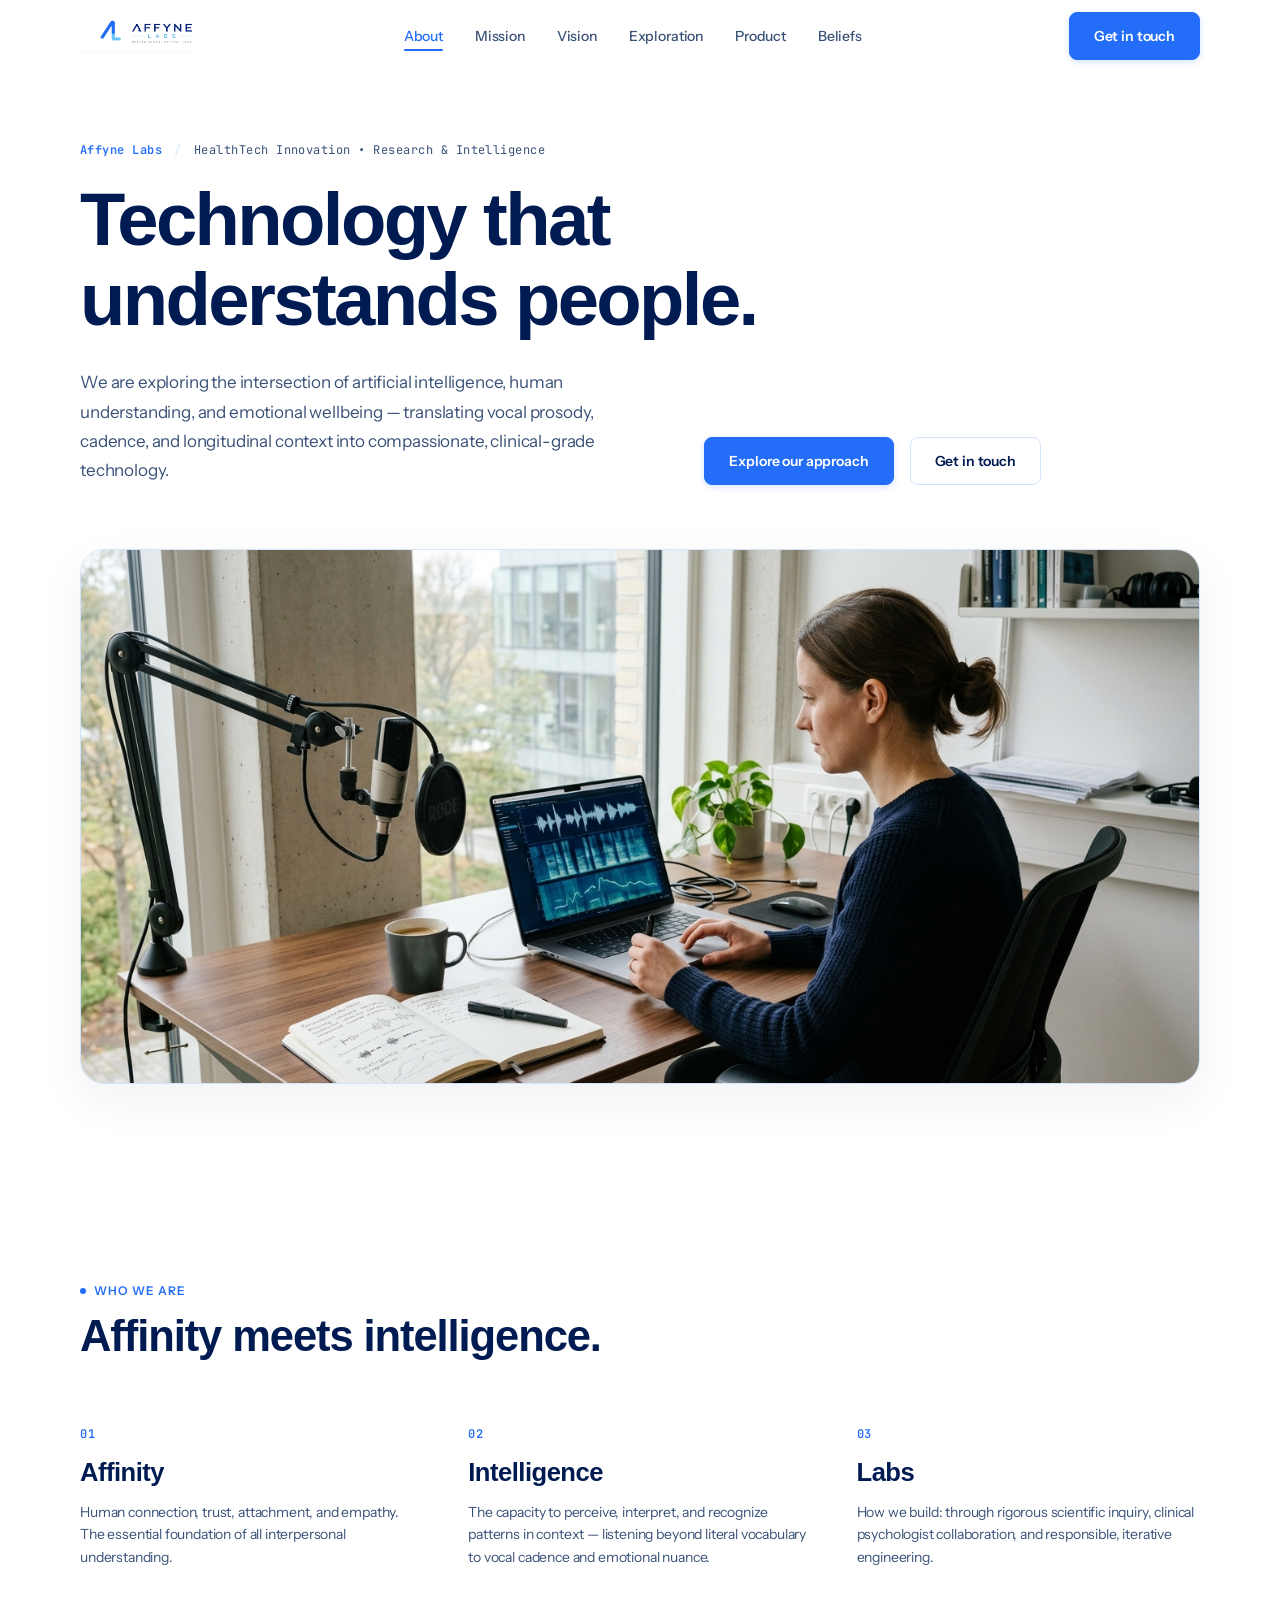
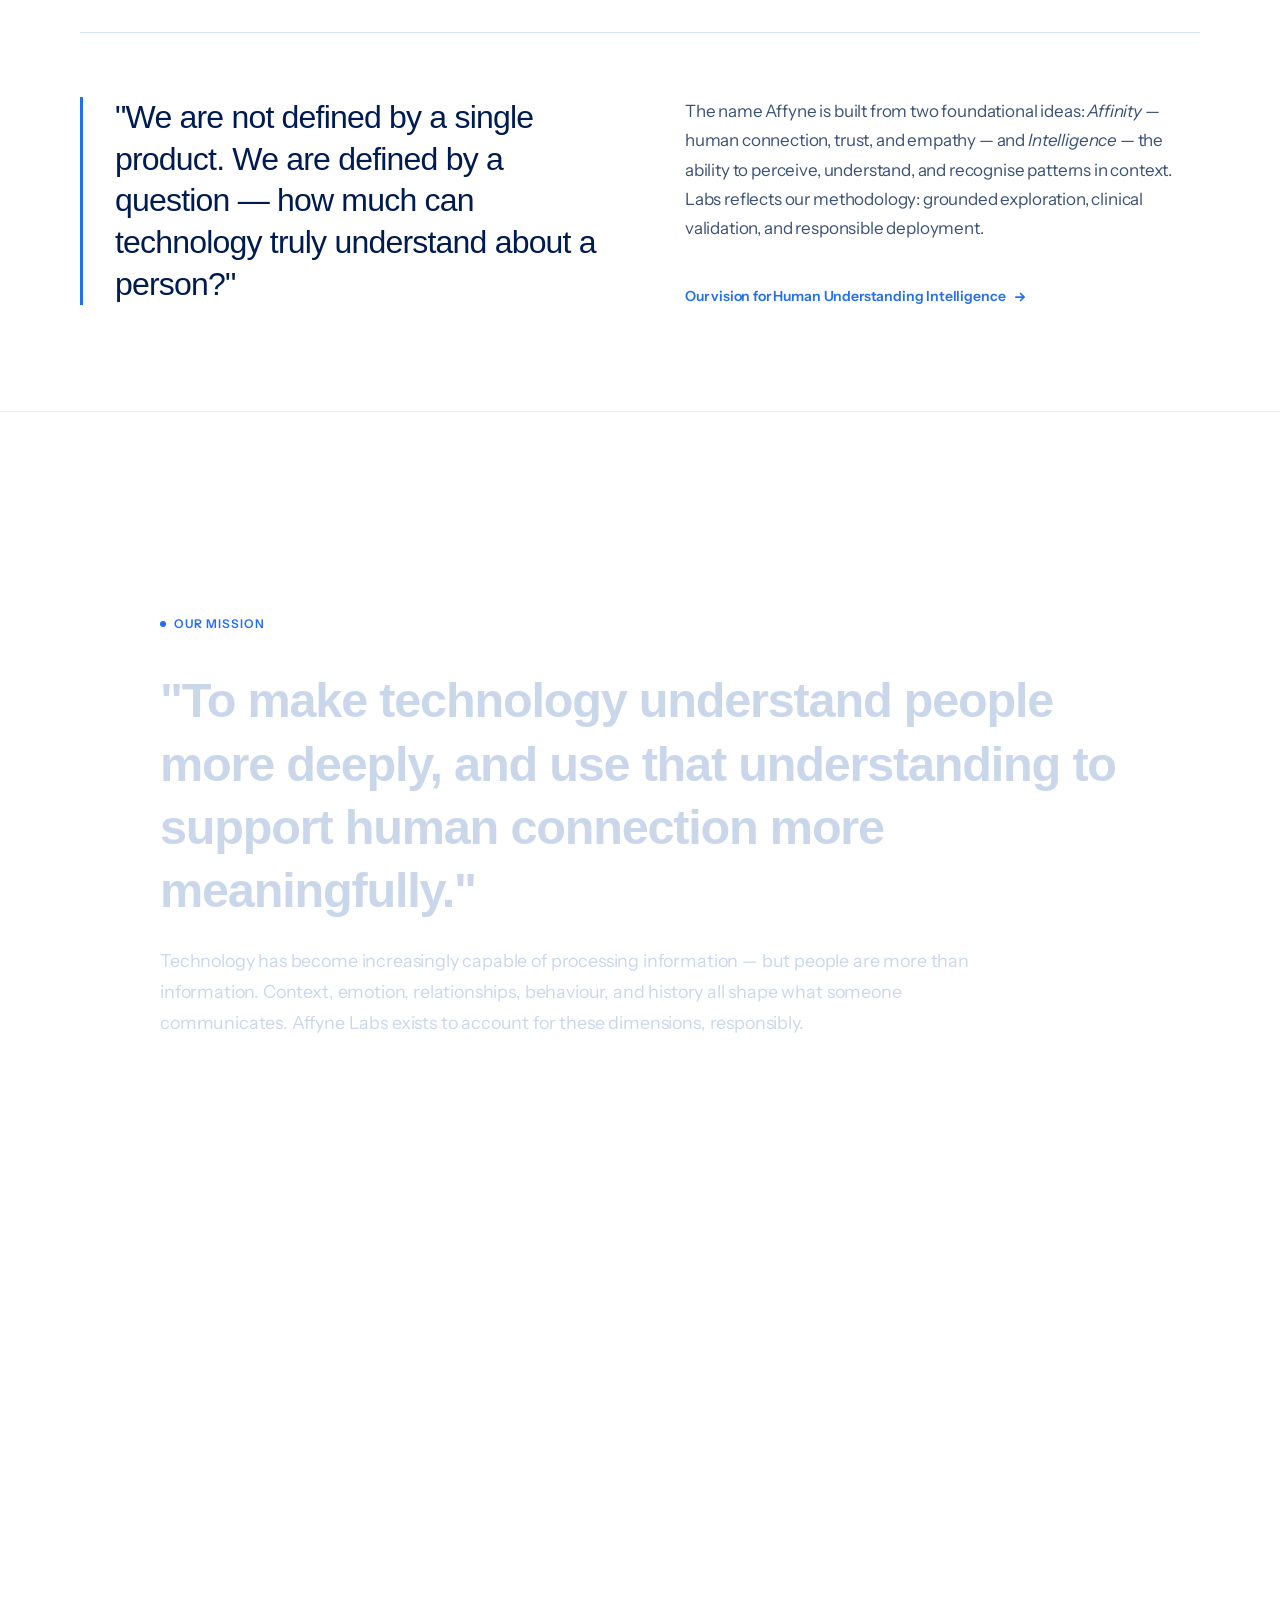
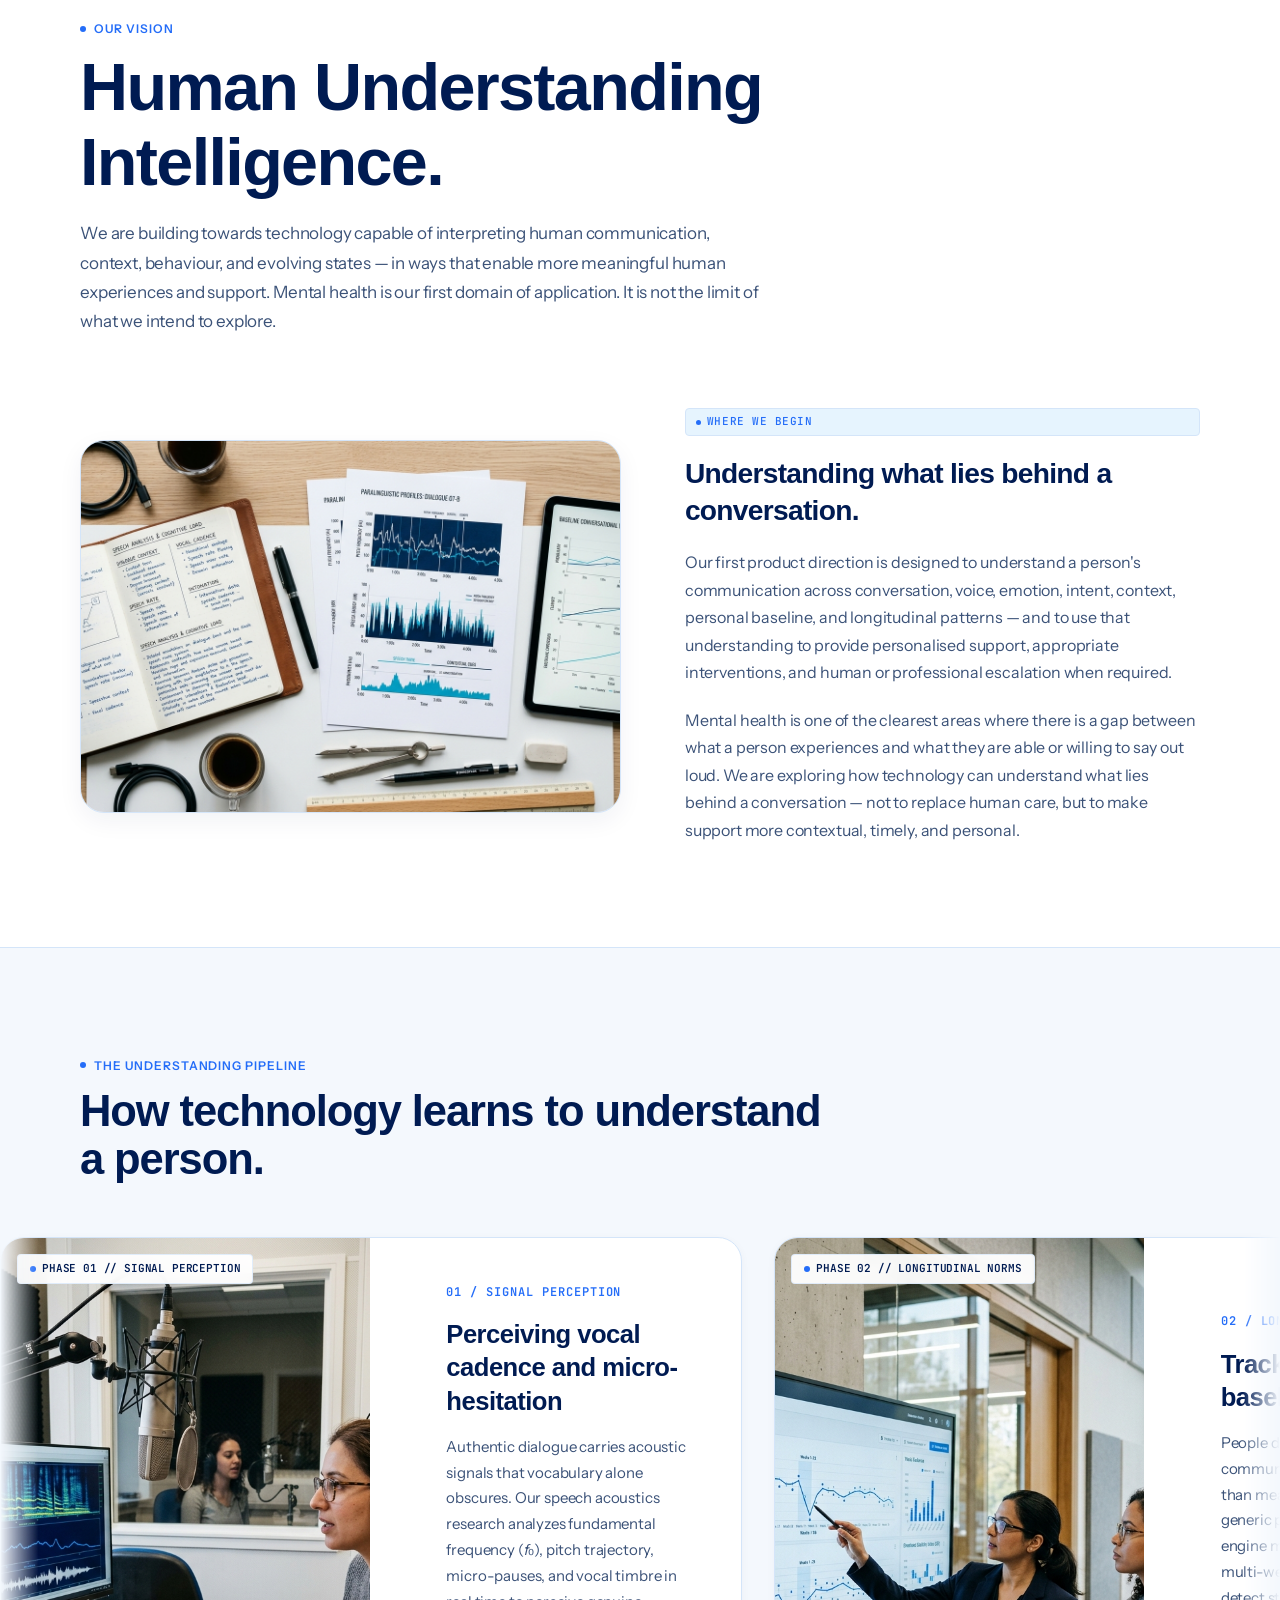
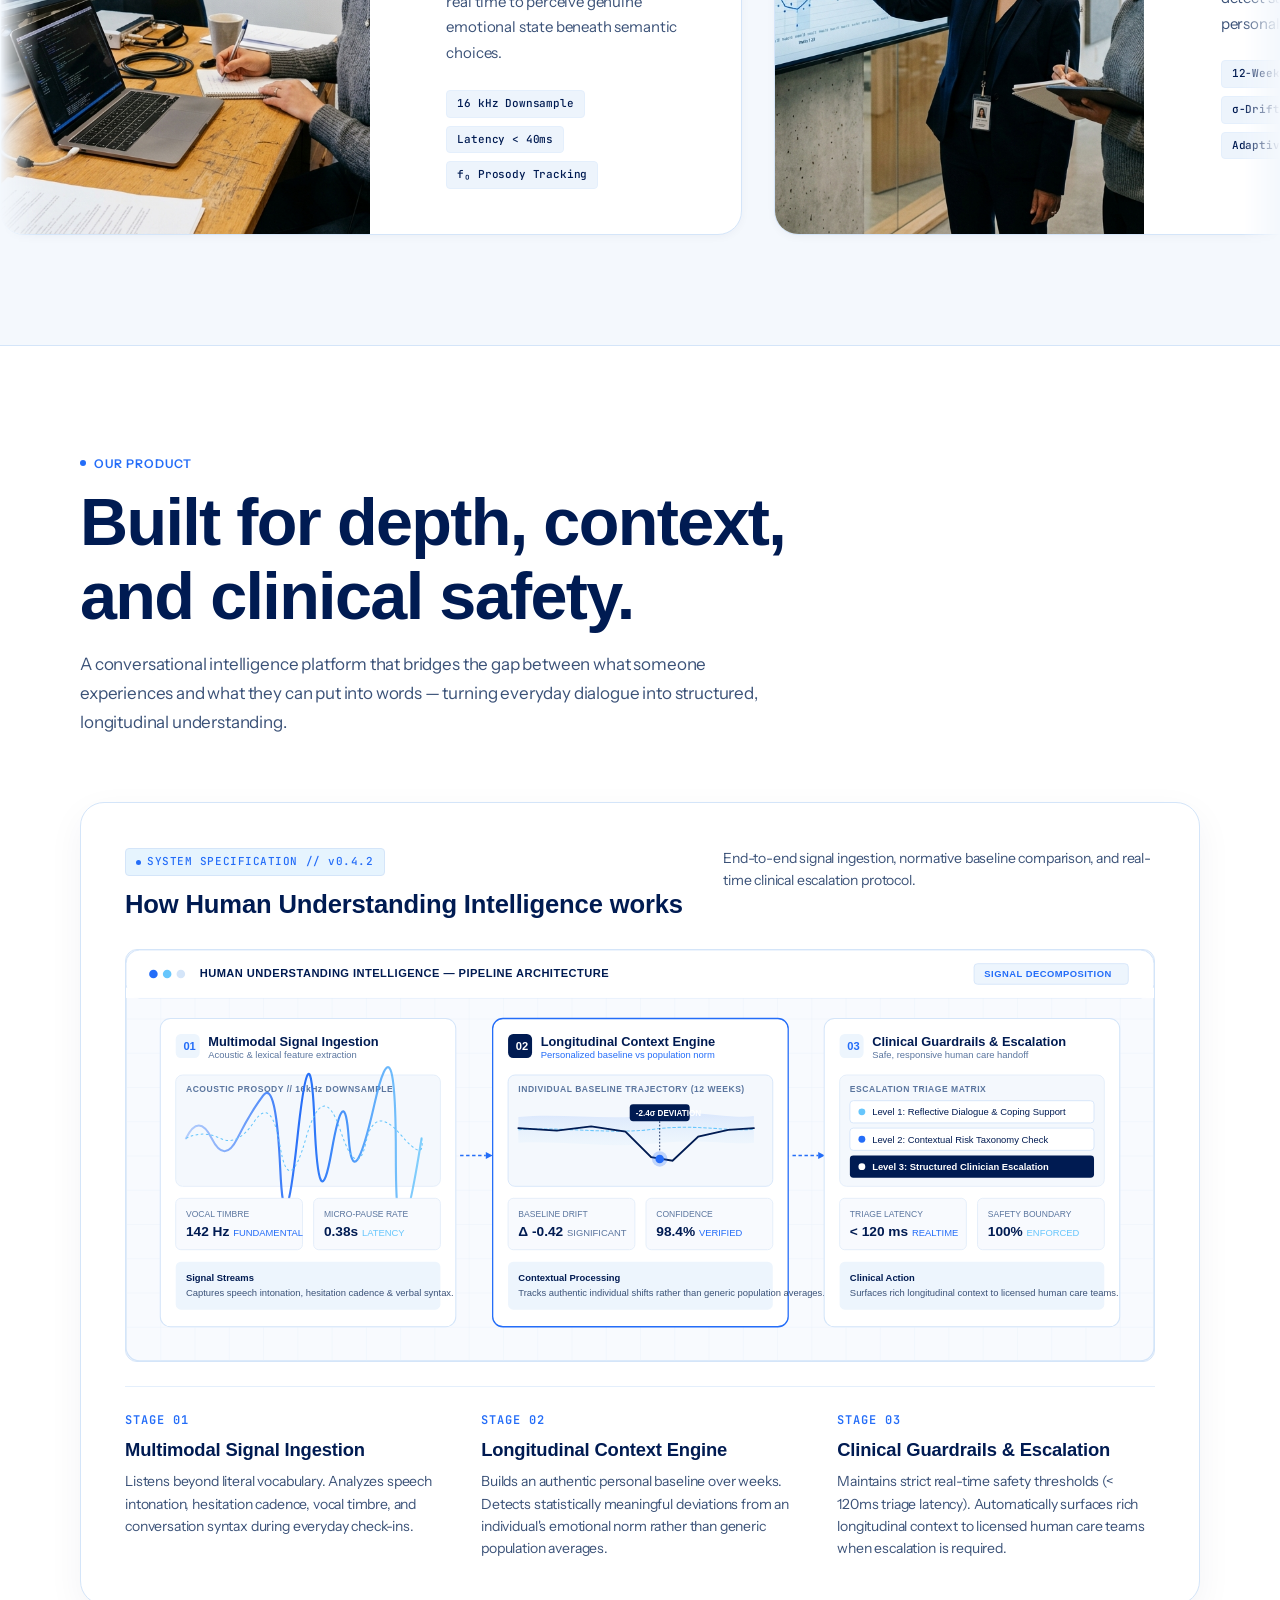
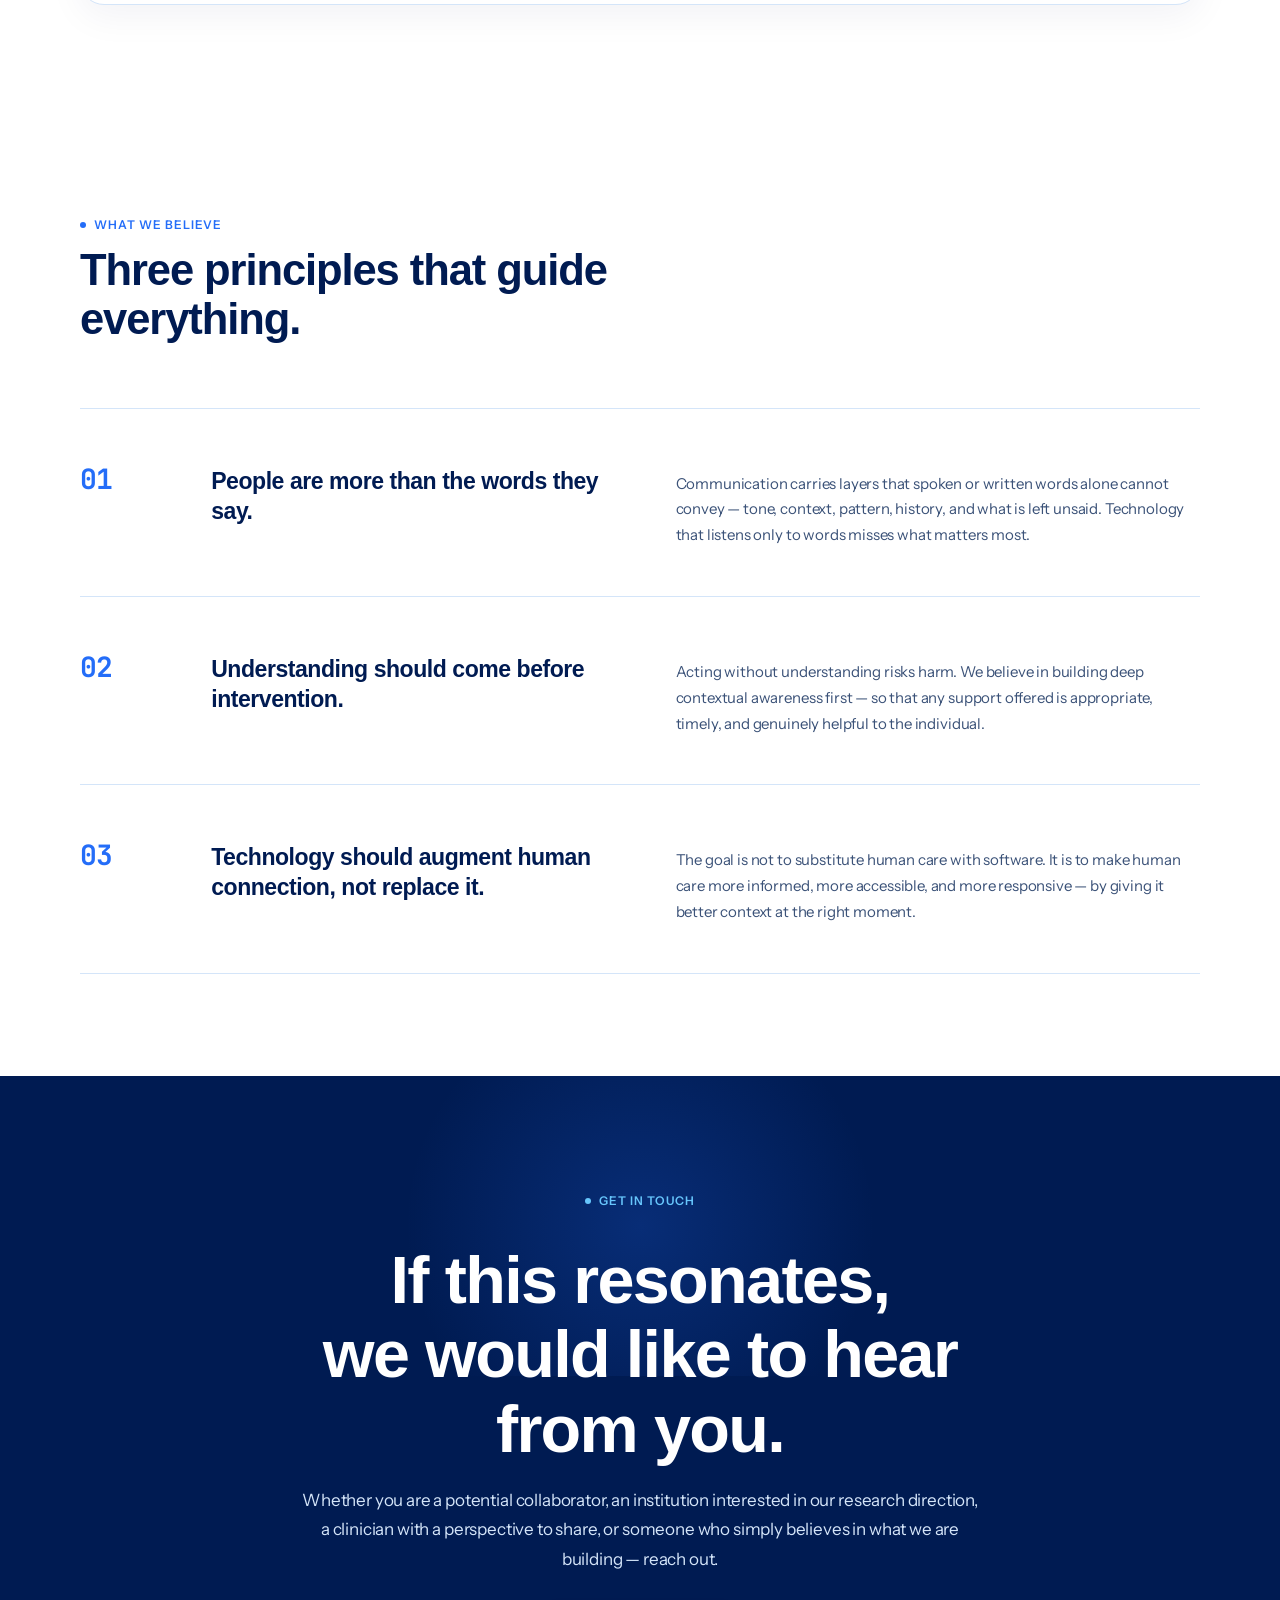
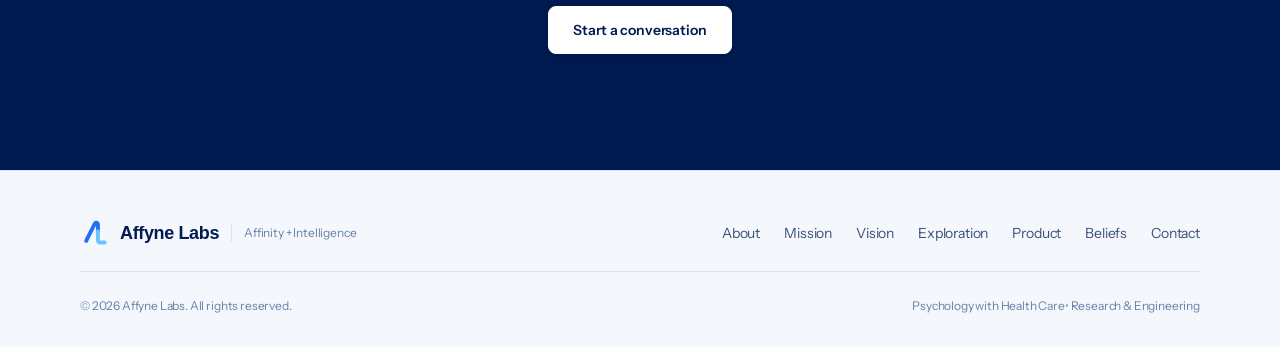
==== commit 7e3a03b2: "feat: complete brand visual overhaul, autohiding navigation, mobile scroll reveals, and infinite sho" ====
--- a/index.html
+++ b/index.html
@@ -1,198 +1,236 @@
 <!DOCTYPE html>
 <html lang="en">
+
 <head>
   <meta charset="UTF-8" />
   <meta name="viewport" content="width=device-width, initial-scale=1.0" />
 
   <title>Affyne Labs — Technology that understands people.</title>
-  <meta name="description" content="Affyne Labs is a HealthTech innovation company exploring the intersection of artificial intelligence, human understanding, and wellbeing. Starting with mental health." />
+  <meta name="description"
+    content="Affyne Labs is a HealthTech innovation company building Human Understanding Intelligence — exploring the intersection of artificial intelligence, human understanding, and wellbeing." />
   <meta name="robots" content="index, follow" />
 
-  <meta property="og:type"        content="website" />
-  <meta property="og:title"       content="Affyne Labs — Technology that understands people." />
-  <meta property="og:description" content="We are building Human Understanding Intelligence — technology capable of interpreting human communication, context, behaviour, and evolving states." />
-  <meta property="og:url"         content="https://affynelabs.com/" />
-
+  <meta property="og:type" content="website" />
+  <meta property="og:title" content="Affyne Labs — Technology that understands people." />
+  <meta property="og:description"
+    content="We are building Human Understanding Intelligence — technology capable of interpreting human communication, context, behaviour, and evolving states." />
+  <meta property="og:url" content="https://affynelabs.com/" />
+  <meta property="og:image" content="assets/affyne_logo_official.png" />
+
+  <link rel="icon" type="image/svg+xml" href="assets/affyne_mark.svg" />
+  <link rel="preconnect" href="https://api.fontshare.com" />
   <link rel="preconnect" href="https://fonts.googleapis.com" />
   <link rel="preconnect" href="https://fonts.gstatic.com" crossorigin />
   <link rel="stylesheet" href="styles.css" />
 </head>
+
 <body>
 
-
-
-  <!-- Mobile Bottom Section Pill -->
-  <aside class="mobile-section-pill" id="mobile-section-pill" aria-label="Current section progress">
-    <div class="mobile-section-pill__track">
-      <div class="mobile-section-pill__bar" id="mobile-pill-bar"></div>
-    </div>
-    <div class="mobile-section-pill__content">
-      <span class="mobile-section-pill__index" id="mobile-pill-idx">01</span>
-      <span class="mobile-section-pill__sep">/</span>
-      <span class="mobile-section-pill__name" id="mobile-pill-name">About</span>
-    </div>
-  </aside>
-
   <!-- =====================================================================
-       HEADER
+       HEADER & NAVIGATION
        ===================================================================== -->
   <header class="site-header" id="site-header" role="banner">
     <div class="container">
       <nav class="nav" aria-label="Main navigation">
 
-        <a href="#" class="nav__brand" aria-label="Affyne Labs — homepage">
-          Affyne Labs
+        <a href="#" class="nav__brand" aria-label="Affyne Labs — Homepage">
+          <img src="assets/affyne_logo_official.png" alt="Affyne Labs — Better Minds. Better Lives."
+            class="nav__brand-img" width="175" height="48" />
         </a>
 
         <ul class="nav__links" role="list">
-          <li><a href="#about"     class="nav__link" id="nav-about">About</a></li>
-          <li><a href="#vision"    class="nav__link" id="nav-vision">Vision</a></li>
-          <li><a href="#showcase"  class="nav__link" id="nav-showcase">Exploration</a></li>
-          <li><a href="#product"   class="nav__link" id="nav-product">Product</a></li>
-          <li><a href="#contact"   class="nav__link" id="nav-contact">Contact</a></li>
+          <li><a href="#about" class="nav__link" id="nav-about">About</a></li>
+          <li><a href="#mission" class="nav__link" id="nav-mission">Mission</a></li>
+          <li><a href="#vision" class="nav__link" id="nav-vision">Vision</a></li>
+          <li><a href="#exploration" class="nav__link" id="nav-exploration">Exploration</a></li>
+          <li><a href="#product" class="nav__link" id="nav-product">Product</a></li>
+          <li><a href="#beliefs" class="nav__link" id="nav-beliefs">Beliefs</a></li>
         </ul>
 
-        <a href="#contact" class="btn btn--primary nav__cta" id="nav-cta">
-          Get in touch
-        </a>
-
-        <button
-          class="nav__toggle"
-          id="nav-toggle"
-          aria-label="Open navigation menu"
-          aria-expanded="false"
-          aria-controls="nav-mobile"
-        >
-          <span class="nav__toggle-line"></span>
-          <span class="nav__toggle-line"></span>
-          <span class="nav__toggle-line"></span>
-        </button>
+        <div class="nav__actions">
+          <a href="#contact" class="btn btn--primary nav__cta" id="nav-cta">
+            Get in touch
+          </a>
+
+          <button class="nav__toggle" id="nav-toggle" aria-label="Open navigation menu" aria-expanded="false"
+            aria-controls="nav-mobile">
+            <span class="nav__toggle-line"></span>
+            <span class="nav__toggle-line"></span>
+            <span class="nav__toggle-line"></span>
+          </button>
+        </div>
 
       </nav>
     </div>
 
-    <nav class="nav__mobile" id="nav-mobile" aria-label="Mobile navigation" aria-hidden="true">
-      <div class="nav__mobile-links">
-        <a href="#about"     class="nav__mobile-link"><span>01 About</span><svg width="14" height="14" viewBox="0 0 16 16" fill="none" aria-hidden="true"><path d="M6 12L10 8L6 4" stroke="currentColor" stroke-width="1.5" stroke-linecap="round" stroke-linejoin="round"/></svg></a>
-        <a href="#mission"   class="nav__mobile-link"><span>02 Mission</span><svg width="14" height="14" viewBox="0 0 16 16" fill="none" aria-hidden="true"><path d="M6 12L10 8L6 4" stroke="currentColor" stroke-width="1.5" stroke-linecap="round" stroke-linejoin="round"/></svg></a>
-        <a href="#vision"    class="nav__mobile-link"><span>03 Vision</span><svg width="14" height="14" viewBox="0 0 16 16" fill="none" aria-hidden="true"><path d="M6 12L10 8L6 4" stroke="currentColor" stroke-width="1.5" stroke-linecap="round" stroke-linejoin="round"/></svg></a>
-        <a href="#showcase"  class="nav__mobile-link"><span>04 Exploration</span><svg width="14" height="14" viewBox="0 0 16 16" fill="none" aria-hidden="true"><path d="M6 12L10 8L6 4" stroke="currentColor" stroke-width="1.5" stroke-linecap="round" stroke-linejoin="round"/></svg></a>
-        <a href="#beliefs"   class="nav__mobile-link"><span>05 Beliefs</span><svg width="14" height="14" viewBox="0 0 16 16" fill="none" aria-hidden="true"><path d="M6 12L10 8L6 4" stroke="currentColor" stroke-width="1.5" stroke-linecap="round" stroke-linejoin="round"/></svg></a>
-        <a href="#product"   class="nav__mobile-link"><span>06 Product</span><svg width="14" height="14" viewBox="0 0 16 16" fill="none" aria-hidden="true"><path d="M6 12L10 8L6 4" stroke="currentColor" stroke-width="1.5" stroke-linecap="round" stroke-linejoin="round"/></svg></a>
-        <a href="#contact"   class="nav__mobile-link"><span>07 Contact</span><svg width="14" height="14" viewBox="0 0 16 16" fill="none" aria-hidden="true"><path d="M6 12L10 8L6 4" stroke="currentColor" stroke-width="1.5" stroke-linecap="round" stroke-linejoin="round"/></svg></a>
-      </div>
-      <div class="nav__mobile-footer">
-        <a href="#contact" class="btn btn--primary nav__mobile-cta">Get in touch</a>
-        <span class="nav__mobile-brand-note">Affinity + Intelligence</span>
-      </div>
-    </nav>
   </header>
 
+  <!-- Accessible Mobile Navigation Drawer -->
+  <nav class="nav__mobile" id="nav-mobile" aria-label="Mobile navigation" aria-hidden="true">
+    <div class="nav__mobile-links">
+      <a href="#about" class="nav__mobile-link"><span>01 About</span><svg width="14" height="14" viewBox="0 0 16 16"
+          fill="none" aria-hidden="true">
+          <path d="M6 12L10 8L6 4" stroke="currentColor" stroke-width="1.5" stroke-linecap="round"
+            stroke-linejoin="round" />
+        </svg></a>
+      <a href="#mission" class="nav__mobile-link"><span>02 Mission</span><svg width="14" height="14" viewBox="0 0 16 16"
+          fill="none" aria-hidden="true">
+          <path d="M6 12L10 8L6 4" stroke="currentColor" stroke-width="1.5" stroke-linecap="round"
+            stroke-linejoin="round" />
+        </svg></a>
+      <a href="#vision" class="nav__mobile-link"><span>03 Vision</span><svg width="14" height="14" viewBox="0 0 16 16"
+          fill="none" aria-hidden="true">
+          <path d="M6 12L10 8L6 4" stroke="currentColor" stroke-width="1.5" stroke-linecap="round"
+            stroke-linejoin="round" />
+        </svg></a>
+      <a href="#exploration" class="nav__mobile-link"><span>04 Exploration</span><svg width="14" height="14"
+          viewBox="0 0 16 16" fill="none" aria-hidden="true">
+          <path d="M6 12L10 8L6 4" stroke="currentColor" stroke-width="1.5" stroke-linecap="round"
+            stroke-linejoin="round" />
+        </svg></a>
+      <a href="#product" class="nav__mobile-link"><span>05 Product</span><svg width="14" height="14" viewBox="0 0 16 16"
+          fill="none" aria-hidden="true">
+          <path d="M6 12L10 8L6 4" stroke="currentColor" stroke-width="1.5" stroke-linecap="round"
+            stroke-linejoin="round" />
+        </svg></a>
+      <a href="#beliefs" class="nav__mobile-link"><span>06 Beliefs</span><svg width="14" height="14" viewBox="0 0 16 16"
+          fill="none" aria-hidden="true">
+          <path d="M6 12L10 8L6 4" stroke="currentColor" stroke-width="1.5" stroke-linecap="round"
+            stroke-linejoin="round" />
+        </svg></a>
+      <a href="#contact" class="nav__mobile-link"><span>07 Contact</span><svg width="14" height="14" viewBox="0 0 16 16"
+          fill="none" aria-hidden="true">
+          <path d="M6 12L10 8L6 4" stroke="currentColor" stroke-width="1.5" stroke-linecap="round"
+            stroke-linejoin="round" />
+        </svg></a>
+    </div>
+    <div class="nav__mobile-footer">
+      <a href="#contact" class="btn btn--primary nav__mobile-cta">Start a conversation</a>
+      <span class="body-sm" style="text-align: center;">Affinity + Intelligence // Affyne Labs</span>
+    </div>
+  </nav>
+
 
   <!-- =====================================================================
-       MAIN
+       MAIN CONTENT
        ===================================================================== -->
   <main id="main-content">
 
     <!-- -----------------------------------------------------------------
-         HERO
+         SECTION 01: HERO (UNIFIED EDITORIAL COMPOSITION)
          ----------------------------------------------------------------- -->
     <section class="section--hero" aria-labelledby="hero-heading">
       <div class="container">
 
-        <div class="hero__header-row">
-          <p class="eyebrow hero__eyebrow">Affyne Labs</p>
-          <span class="hero__status-badge" aria-hidden="true">
-            <span class="tech-tag"><span class="tech-tag__dot"></span>HUI // IN DEVELOPMENT</span>
-          </span>
-        </div>
-
-        <h1 class="hero__headline" id="hero-heading">
-          Technology that<br>understands people.
-        </h1>
-
-        <p class="hero__body">
-          We are a HealthTech innovation company exploring the intersection
-          of artificial intelligence, human understanding, and wellbeing —
-          starting with mental health, with ambitions that reach further.
-        </p>
-
-        <div class="hero__actions">
-          <a href="#about"   class="btn btn--primary"  id="hero-cta-primary">Explore our approach</a>
-          <a href="#contact" class="btn btn--outline"   id="hero-cta-secondary">Get in touch</a>
-        </div>
-
-        <!-- Hero Visual Showcase -->
-        <figure class="hero__visual hero__visual--media" aria-label="Acoustic resonance waveforms representing Human Understanding Intelligence">
-          <div class="hero__visual-frame">
-            <div class="hero__visual-badge-bar">
-              <div class="hero__visual-badge-left">
-                <span class="tech-tag"><span class="tech-tag__dot"></span>HUI // SPEC-01</span>
-                <span class="tech-meta">RESONANCE FREQUENCY MAPPING</span>
-              </div>
-              <div class="hero__visual-badge-right">
-                <span class="tech-coords">FREQ 100Hz–8.2kHz // CALIBRATED</span>
-              </div>
-            </div>
-            <img
-              src="assets/hero_resonance.jpg"
-              alt="Sculptural acoustic resonance waveforms in deep charcoal and emerald tones across a tactile warm limestone surface"
-              class="hero__visual-img"
-              width="1600"
-              height="900"
-              loading="eager"
-              decoding="async"
-            />
-            <figcaption class="hero__visual-caption">
-              <span class="caption-text">Multidimensional vocal resonance and speech cadence topology — foundational acoustic signals for Human Understanding Intelligence.</span>
-            </figcaption>
-          </div>
-        </figure>
+        <!-- Hero Editorial Lead Block -->
+        <div class="hero__lead-block">
+          <div class="hero__kicker">
+            <span class="hero__kicker-brand">Affyne Labs</span>
+            <span class="hero__kicker-sep">/</span>
+            <span class="hero__kicker-context">HealthTech Innovation &bull; Research &amp; Intelligence</span>
+          </div>
+
+          <h1 class="hero__headline" id="hero-heading">
+            Technology that<br>understands people.
+          </h1>
+
+          <div class="hero__sub-row">
+            <p class="hero__body">
+              We are exploring the intersection of artificial intelligence, human understanding,
+              and emotional wellbeing — translating vocal prosody, cadence, and longitudinal context
+              into compassionate, clinical-grade technology.
+            </p>
+            <div class="hero__actions">
+              <a href="#about" class="btn btn--primary" id="hero-cta-primary">Explore our approach</a>
+              <a href="#contact" class="btn btn--outline" id="hero-cta-secondary">Get in touch</a>
+            </div>
+          </div>
+        </div>
+
+        <!-- Hero Widescreen Panoramic Stage -->
+        <div class="hero__stage"
+          aria-label="Affyne Labs speech acoustics research laboratory and vocal telemetry workstation">
+          <div class="hero__stage-media">
+            <img src="assets/hero_research_workspace.jpg"
+              alt="Acoustic vocal analysis research workstation with precision microphone, live speech waveform displays, and clinical notebooks"
+              class="hero__stage-img" width="1440" height="800" loading="eager" decoding="async" />
+          </div>
+        </div>
 
       </div>
     </section>
 
 
     <!-- -----------------------------------------------------------------
-         ABOUT
+         SECTION 02: ABOUT AFFYNE LABS (OPEN EDITORIAL ARCHITECTURE)
          ----------------------------------------------------------------- -->
     <section class="section" id="about" aria-labelledby="about-heading">
       <div class="container">
-        <div class="about__inner">
-
-          <div class="about__label" aria-hidden="true">About</div>
-
-          <div class="about__content">
-            <h2 class="heading-xl" id="about-heading">
-              Affinity meets intelligence.
-            </h2>
+
+        <div class="about__header">
+          <p class="eyebrow">Who we are</p>
+          <h2 class="heading-xl" id="about-heading">
+            Affinity meets intelligence.
+          </h2>
+        </div>
+
+        <!-- Open 3-Column Architectural Definition Band (No Boxy Cards) -->
+        <div class="about__definition-band">
+          <div class="about__def-col">
+            <span class="about__def-num">01</span>
+            <h3 class="about__def-term">Affinity</h3>
+            <p class="about__def-desc">Human connection, trust, attachment, and empathy. The essential foundation of all
+              interpersonal understanding.</p>
+          </div>
+          <div class="about__def-col">
+            <span class="about__def-num">02</span>
+            <h3 class="about__def-term">Intelligence</h3>
+            <p class="about__def-desc">The capacity to perceive, interpret, and recognize patterns in context —
+              listening beyond literal vocabulary to vocal cadence and emotional nuance.</p>
+          </div>
+          <div class="about__def-col">
+            <span class="about__def-num">03</span>
+            <h3 class="about__def-term">Labs</h3>
+            <p class="about__def-desc">How we build: through rigorous scientific inquiry, clinical psychologist
+              collaboration, and responsible, iterative engineering.</p>
+          </div>
+        </div>
+
+        <!-- Open Narrative Thesis -->
+        <div class="about__narrative-split">
+          <div class="about__quote-wrap">
+            <blockquote class="about__quote">
+              "We are not defined by a single product. We are defined by a question — how much can technology truly
+              understand about a person?"
+            </blockquote>
+          </div>
+          <div class="about__body-wrap">
             <p class="body-lg">
-              The name Affyne is built from two ideas: <em>Affinity</em> — human connection,
+              The name Affyne is built from two foundational ideas: <em>Affinity</em> — human connection,
               trust, and empathy — and <em>Intelligence</em> — the ability to perceive,
-              understand, and recognise patterns in context. Labs reflects how we work:
-              through exploration, experimentation, research, and iteration.
+              understand, and recognise patterns in context. Labs reflects our methodology:
+              grounded exploration, clinical validation, and responsible deployment.
             </p>
-            <p class="body-lg">
-              We are not defined by a single product. We are defined by a question —
-              how much can technology truly understand about a person?
-            </p>
-            <a href="#vision" class="text-link" id="about-link">
-              Our mission and vision
-              <svg width="13" height="13" viewBox="0 0 12 12" fill="none" aria-hidden="true">
-                <path d="M2.5 6H9.5M9.5 6L6.5 3M9.5 6L6.5 9" stroke="currentColor" stroke-width="1.5" stroke-linecap="round" stroke-linejoin="round"/>
-              </svg>
-            </a>
-          </div>
-
-        </div>
+            <div style="margin-top: 1.5rem;">
+              <a href="#vision" class="text-link" id="about-link">
+                Our vision for Human Understanding Intelligence
+                <svg width="14" height="14" viewBox="0 0 12 12" fill="none" aria-hidden="true">
+                  <path d="M2.5 6H9.5M9.5 6L6.5 3M9.5 6L6.5 9" stroke="currentColor" stroke-width="1.5"
+                    stroke-linecap="round" stroke-linejoin="round" />
+                </svg>
+              </a>
+            </div>
+          </div>
+        </div>
+
       </div>
     </section>
 
 
     <!-- -----------------------------------------------------------------
-         MISSION — Opal-style scroll-driven word reveal
+         SECTION 03: MISSION (CALIBRATED OPAL WORD-REVEAL — NO EXCESSIVE WHITESPACE)
          ----------------------------------------------------------------- -->
-    <section class="mission-section section--alt" id="mission" aria-labelledby="mission-label">
+    <section class="mission-section" id="mission" aria-labelledby="mission-label">
       <div class="mission__sticky-frame">
         <div class="container">
           <div class="mission__inner">
@@ -201,7 +239,7 @@
               "To make technology understand people more deeply, and use that
               understanding to support human connection more meaningfully."
             </blockquote>
-            <p class="body-base mission__body" id="mission-body">
+            <p class="mission__body" id="mission-body">
               Technology has become increasingly capable of processing information —
               but people are more than information. Context, emotion, relationships,
               behaviour, and history all shape what someone communicates.
@@ -214,14 +252,14 @@
 
 
     <!-- -----------------------------------------------------------------
-         VISION + WHAT WE'RE BUILDING
+         SECTION 04: VISION (HUMAN UNDERSTANDING INTELLIGENCE)
          ----------------------------------------------------------------- -->
     <section class="section" id="vision" aria-labelledby="vision-heading">
       <div class="container">
 
         <div class="vision__header">
           <p class="eyebrow">Our vision</p>
-          <h2 class="heading-xl" id="vision-heading">
+          <h2 class="heading-display" id="vision-heading">
             Human Understanding Intelligence.
           </h2>
           <p class="body-lg vision__intro">
@@ -233,13 +271,18 @@
           </p>
         </div>
 
-        <div class="vision__build">
-          <div class="vision__build-label">
-            <span class="eyebrow">Where we begin</span>
-          </div>
-          <div class="vision__build-content">
-            <h3 class="heading-xl vision__build-heading">
-              Understanding what lies<br>behind a conversation.
+        <!-- Open Editorial Split Feature (No Card Borders) -->
+        <div class="vision__feature-split">
+          <div class="vision__feature-media">
+            <img src="assets/vision_research_notes.jpg"
+              alt="Authentic research materials, clinical psychology dialogue profiles, and speech frequency printouts in crisp detail"
+              class="vision__feature-img" width="800" height="520" loading="lazy" decoding="async" />
+          </div>
+
+          <div class="vision__feature-content">
+            <span class="badge-tag"><span class="badge-tag__dot"></span>WHERE WE BEGIN</span>
+            <h3 class="heading-lg">
+              Understanding what lies behind a conversation.
             </h3>
             <p class="body-base">
               Our first product direction is designed to understand a person's
@@ -255,34 +298,6 @@
               conversation — not to replace human care, but to make support more
               contextual, timely, and personal.
             </p>
-
-            <!-- Vision Media Showcase -->
-            <figure class="vision__media" aria-label="Stratified context layers of human dialogue">
-              <div class="vision__media-frame">
-                <div class="vision__media-badge-bar">
-                  <div class="vision__media-badge-left">
-                    <span class="tech-tag"><span class="tech-tag__dot"></span>CTX // LAYERS</span>
-                    <span class="tech-meta">STRATIFIED CONTEXT ANALYSIS</span>
-                  </div>
-                  <div class="vision__media-badge-right">
-                    <span class="tech-coords">PARALINGUISTIC &amp; CADENCE STRATA</span>
-                  </div>
-                </div>
-                <img
-                  src="assets/vision_context.jpg"
-                  alt="Translucent etched glass and architectural vellum panels displaying acoustic frequency graphs and dialogue curvature on warm limestone"
-                  class="vision__media-img"
-                  width="1200"
-                  height="900"
-                  loading="lazy"
-                  decoding="async"
-                />
-                <figcaption class="vision__media-caption">
-                  <span class="caption-text">Stratified context analysis: decoupling overt spoken utterance from paralinguistic tone, acoustic inflection, and longitudinal baseline.</span>
-                </figcaption>
-              </div>
-            </figure>
-
           </div>
         </div>
 
@@ -291,183 +306,322 @@
 
 
     <!-- -----------------------------------------------------------------
-         SHOWCASE — Immersive Horizontal Scrolling Object Gallery
+         SECTION 05: THE UNDERSTANDING PIPELINE (HORIZONTAL STORYTELLING SHOWCASE)
+         Pinned sequential storytelling inspired by Opal — native horizontal swipe on mobile
          ----------------------------------------------------------------- -->
-    <section class="showcase-section" id="showcase" aria-labelledby="showcase-heading">
-      <div class="showcase__sticky" id="showcase-sticky">
-
-        <div class="container showcase__intro">
-          <div class="showcase__header-row">
-            <div class="showcase__header-left">
-              <p class="eyebrow showcase__eyebrow">Visual metaphors</p>
-              <h2 class="heading-xl showcase__heading" id="showcase-heading">
-                Exploring human understanding.
+    <section class="storytelling-section" id="exploration" aria-labelledby="storytelling-heading">
+      <div class="storytelling__sticky-wrapper">
+        <div class="container storytelling__header-container">
+          <div class="storytelling__header">
+            <div class="storytelling__header-left">
+              <p class="eyebrow">The Understanding Pipeline</p>
+              <h2 class="heading-xl" id="storytelling-heading">
+                How technology learns to understand a person.
               </h2>
             </div>
-            <div class="showcase__header-right">
-              <span class="tech-tag tech-tag--dark">
-                <span class="tech-tag__dot"></span>EXHIBITION // 06 METAPHORS
-              </span>
-              <p class="body-base showcase__desc">
-                Different perspectives. Connected ideas. A deeper exploration of how technology can better understand people.
+          </div>
+        </div>
+
+        <!-- Horizontal Track Viewport with Infinite Seamless Auto-scroll -->
+        <div class="storytelling__viewport" id="story-viewport" tabindex="0" role="region"
+          aria-label="Understanding Pipeline chapters">
+          <div class="storytelling__track" id="story-track">
+
+            <!-- Primary Group -->
+            <div class="storytelling__track-group">
+
+              <!-- Card 01: Speech Acoustics -->
+              <article class="story-card" data-step="1">
+                <div class="story-card__media">
+                  <img src="assets/exploration_acoustics.jpg"
+                    alt="Speech acoustic research laboratory with high-fidelity microphone and spectrogram frequency monitor"
+                    class="story-card__img" width="720" height="450" loading="eager" decoding="async" />
+                  <div class="story-card__pill">
+                    <span class="story-card__pill-dot"></span>
+                    <span>PHASE 01 // SIGNAL PERCEPTION</span>
+                  </div>
+                </div>
+                <div class="story-card__content">
+                  <span class="story-card__num">01 / SIGNAL PERCEPTION</span>
+                  <h3 class="story-card__title">Perceiving vocal cadence and micro-hesitation</h3>
+                  <p class="story-card__body">
+                    Authentic dialogue carries acoustic signals that vocabulary alone obscures. Our speech acoustics
+                    research analyzes fundamental frequency (<em>f</em>₀), pitch trajectory, micro-pauses, and vocal
+                    timbre in real time to perceive genuine emotional state beneath semantic choices.
+                  </p>
+                  <div class="story-card__telemetry">
+                    <span class="story-card__tag">16 kHz Downsample</span>
+                    <span class="story-card__tag">Latency &lt; 40ms</span>
+                    <span class="story-card__tag">f₀ Prosody Tracking</span>
+                  </div>
+                </div>
+              </article>
+
+              <!-- Card 02: Longitudinal Baselines -->
+              <article class="story-card" data-step="2">
+                <div class="story-card__media">
+                  <img src="assets/exploration_longitudinal.jpg"
+                    alt="Clinical researchers reviewing longitudinal baseline trend line data on a digital workstation"
+                    class="story-card__img" width="720" height="450" loading="eager" decoding="async" />
+                  <div class="story-card__pill">
+                    <span class="story-card__pill-dot"></span>
+                    <span>PHASE 02 // LONGITUDINAL NORMS</span>
+                  </div>
+                </div>
+                <div class="story-card__content">
+                  <span class="story-card__num">02 / LONGITUDINAL NORMS</span>
+                  <h3 class="story-card__title">Tracking individual baselines over time</h3>
+                  <p class="story-card__body">
+                    People differ profoundly in how they communicate under stress. Rather than measuring individuals
+                    against generic population averages, our engine maps each person's unique multi-week baseline
+                    trajectory to detect statistically significant personal deviations.
+                  </p>
+                  <div class="story-card__telemetry">
+                    <span class="story-card__tag">12-Week Rolling Window</span>
+                    <span class="story-card__tag">&sigma;-Drift Variance Metric</span>
+                    <span class="story-card__tag">Adaptive Trajectory</span>
+                  </div>
+                </div>
+              </article>
+
+              <!-- Card 03: Contextual Layers & Intent -->
+              <article class="story-card" data-step="3">
+                <div class="story-card__media">
+                  <img src="assets/vision_research_notes.jpg"
+                    alt="Authentic research materials, clinical psychology dialogue profiles, and speech frequency printouts"
+                    class="story-card__img" width="720" height="450" loading="eager" decoding="async" />
+                  <div class="story-card__pill">
+                    <span class="story-card__pill-dot"></span>
+                    <span>PHASE 03 // CONTEXTUAL INGESTION</span>
+                  </div>
+                </div>
+                <div class="story-card__content">
+                  <span class="story-card__num">03 / CONTEXTUAL INGESTION</span>
+                  <h3 class="story-card__title">Decoupling overt words from unspoken intent</h3>
+                  <p class="story-card__body">
+                    Communication is shaped by relational history, situational pressure, and what someone cannot bring
+                    themselves to say out loud. We build contextual models that account for paralinguistic tension even
+                    when spoken words seem calm.
+                  </p>
+                  <div class="story-card__telemetry">
+                    <span class="story-card__tag">Paralinguistic Detection</span>
+                    <span class="story-card__tag">Latency 82ms</span>
+                    <span class="story-card__tag">&Delta; -2.1&sigma; Sensitivity</span>
+                  </div>
+                </div>
+              </article>
+
+              <!-- Card 04: Clinical Safety & Care Handshake -->
+              <article class="story-card" data-step="4">
+                <div class="story-card__media">
+                  <img src="assets/clinical_care_escalation.jpg"
+                    alt="Clinical psychologist in calm consultation setting with patient, reviewing health baseline on a tablet"
+                    class="story-card__img" width="720" height="450" loading="eager" decoding="async" />
+                  <div class="story-card__pill">
+                    <span class="story-card__pill-dot"></span>
+                    <span>PHASE 04 // CLINICAL ESCALATION</span>
+                  </div>
+                </div>
+                <div class="story-card__content">
+                  <span class="story-card__num">04 / CLINICAL ESCALATION</span>
+                  <h3 class="story-card__title">Augmenting human care with ethical boundaries</h3>
+                  <p class="story-card__body">
+                    Software must never replace certified human clinical support. Our architecture enforces strict
+                    real-time safety thresholds, automatically escalating complex risk signals directly to human
+                    clinicians with longitudinal context.
+                  </p>
+                  <div class="story-card__telemetry">
+                    <span class="story-card__tag">Tier 3 Triage Protocol</span>
+                    <span class="story-card__tag">Clinician Handshake</span>
+                    <span class="story-card__tag">&lt; 120ms Guardrail</span>
+                  </div>
+                </div>
+              </article>
+
+            </div>
+
+            <!-- Seamless Duplicate Loop Group -->
+            <div class="storytelling__track-group" aria-hidden="true">
+
+              <!-- Card 01 Duplicate -->
+              <article class="story-card">
+                <div class="story-card__media">
+                  <img src="assets/exploration_acoustics.jpg" alt="" class="story-card__img" width="720" height="450"
+                    loading="lazy" decoding="async" />
+                  <div class="story-card__pill">
+                    <span class="story-card__pill-dot"></span>
+                    <span>PHASE 01 // SIGNAL PERCEPTION</span>
+                  </div>
+                </div>
+                <div class="story-card__content">
+                  <span class="story-card__num">01 / SIGNAL PERCEPTION</span>
+                  <h3 class="story-card__title">Perceiving vocal cadence and micro-hesitation</h3>
+                  <p class="story-card__body">
+                    Authentic dialogue carries acoustic signals that vocabulary alone obscures. Our speech acoustics
+                    research analyzes fundamental frequency (<em>f</em>₀), pitch trajectory, micro-pauses, and vocal
+                    timbre in real time to perceive genuine emotional state beneath semantic choices.
+                  </p>
+                  <div class="story-card__telemetry">
+                    <span class="story-card__tag">16 kHz Downsample</span>
+                    <span class="story-card__tag">Latency &lt; 40ms</span>
+                    <span class="story-card__tag">f₀ Prosody Tracking</span>
+                  </div>
+                </div>
+              </article>
+
+              <!-- Card 02 Duplicate -->
+              <article class="story-card">
+                <div class="story-card__media">
+                  <img src="assets/exploration_longitudinal.jpg" alt="" class="story-card__img" width="720" height="450"
+                    loading="lazy" decoding="async" />
+                  <div class="story-card__pill">
+                    <span class="story-card__pill-dot"></span>
+                    <span>PHASE 02 // LONGITUDINAL NORMS</span>
+                  </div>
+                </div>
+                <div class="story-card__content">
+                  <span class="story-card__num">02 / LONGITUDINAL NORMS</span>
+                  <h3 class="story-card__title">Tracking individual baselines over time</h3>
+                  <p class="story-card__body">
+                    People differ profoundly in how they communicate under stress. Rather than measuring individuals
+                    against generic population averages, our engine maps each person's unique multi-week baseline
+                    trajectory to detect statistically significant personal deviations.
+                  </p>
+                  <div class="story-card__telemetry">
+                    <span class="story-card__tag">12-Week Rolling Window</span>
+                    <span class="story-card__tag">&sigma;-Drift Variance Metric</span>
+                    <span class="story-card__tag">Adaptive Trajectory</span>
+                  </div>
+                </div>
+              </article>
+
+              <!-- Card 03 Duplicate -->
+              <article class="story-card">
+                <div class="story-card__media">
+                  <img src="assets/vision_research_notes.jpg" alt="" class="story-card__img" width="720" height="450"
+                    loading="lazy" decoding="async" />
+                  <div class="story-card__pill">
+                    <span class="story-card__pill-dot"></span>
+                    <span>PHASE 03 // CONTEXTUAL INGESTION</span>
+                  </div>
+                </div>
+                <div class="story-card__content">
+                  <span class="story-card__num">03 / CONTEXTUAL INGESTION</span>
+                  <h3 class="story-card__title">Decoupling overt words from unspoken intent</h3>
+                  <p class="story-card__body">
+                    Communication is shaped by relational history, situational pressure, and what someone cannot bring
+                    themselves to say out loud. We build contextual models that account for paralinguistic tension even
+                    when spoken words seem calm.
+                  </p>
+                  <div class="story-card__telemetry">
+                    <span class="story-card__tag">Paralinguistic Detection</span>
+                    <span class="story-card__tag">Latency 82ms</span>
+                    <span class="story-card__tag">&Delta; -2.1&sigma; Sensitivity</span>
+                  </div>
+                </div>
+              </article>
+
+              <!-- Card 04 Duplicate -->
+              <article class="story-card">
+                <div class="story-card__media">
+                  <img src="assets/clinical_care_escalation.jpg" alt="" class="story-card__img" width="720" height="450"
+                    loading="lazy" decoding="async" />
+                  <div class="story-card__pill">
+                    <span class="story-card__pill-dot"></span>
+                    <span>PHASE 04 // CLINICAL ESCALATION</span>
+                  </div>
+                </div>
+                <div class="story-card__content">
+                  <span class="story-card__num">04 / CLINICAL ESCALATION</span>
+                  <h3 class="story-card__title">Augmenting human care with ethical boundaries</h3>
+                  <p class="story-card__body">
+                    Software must never replace certified human clinical support. Our architecture enforces strict
+                    real-time safety thresholds, automatically escalating complex risk signals directly to human
+                    clinicians with longitudinal context.
+                  </p>
+                  <div class="story-card__telemetry">
+                    <span class="story-card__tag">Tier 3 Triage Protocol</span>
+                    <span class="story-card__tag">Clinician Handshake</span>
+                    <span class="story-card__tag">&lt; 120ms Guardrail</span>
+                  </div>
+                </div>
+              </article>
+
+            </div>
+
+          </div>
+        </div>
+
+      </div>
+    </section>
+
+
+    <!-- -----------------------------------------------------------------
+         SECTION 06: PRODUCT & ARCHITECTURE (CRISP LIGHT TECHNICAL SHOWCASE)
+         Clean, open engineering specification — ~80% light color balance
+         ----------------------------------------------------------------- -->
+    <section class="section section--light-showcase" id="product" aria-labelledby="product-heading">
+      <div class="container">
+
+        <div class="product__header">
+          <p class="eyebrow">Our product</p>
+          <h2 class="heading-display" id="product-heading">
+            Built for depth, context,<br>and clinical safety.
+          </h2>
+          <p class="body-lg product__intro">
+            A conversational intelligence platform that bridges the gap between what someone experiences and what they
+            can put into words — turning everyday dialogue into structured, longitudinal understanding.
+          </p>
+        </div>
+
+        <!-- Tangible Product Architecture Console (Light Mode Vector Asset) -->
+        <div class="product__arch-box">
+          <div class="product__arch-header">
+            <div>
+              <span class="badge-tag"><span class="badge-tag__dot"></span>SYSTEM SPECIFICATION // v0.4.2</span>
+              <h3 class="product__arch-title" style="margin-top: 8px;">How Human Understanding Intelligence works</h3>
+            </div>
+            <p class="body-sm product__arch-header-desc">
+              End-to-end signal ingestion, normative baseline comparison, and real-time clinical escalation protocol.
+            </p>
+          </div>
+
+          <!-- Light Mode Vector Architecture Diagram -->
+          <div class="product__arch-diagram-wrap">
+            <img src="assets/product_architecture.svg"
+              alt="Detailed pipeline architecture of Affyne Labs Human Understanding Intelligence: Signal Ingestion, Longitudinal Engine, and Clinical Guardrails"
+              class="product__arch-svg" width="1200" height="480" loading="lazy" />
+          </div>
+
+          <!-- Open 3-Column Foundation Band -->
+          <div class="product__open-pillars">
+            <div class="product-pillar-item">
+              <span class="product-pillar-item__num">STAGE 01</span>
+              <h4 class="product-pillar-item__title">Multimodal Signal Ingestion</h4>
+              <p class="product-pillar-item__body">
+                Listens beyond literal vocabulary. Analyzes speech intonation, hesitation cadence, vocal timbre, and
+                conversation syntax during everyday check-ins.
               </p>
             </div>
-          </div>
-        </div>
-
-        <div class="showcase__track-window" id="showcase-window" tabindex="0" role="region" aria-label="Horizontal visual gallery">
-          <div class="showcase__track" id="showcase-track">
-
-            <!-- Card 01 -->
-            <article class="showcase__card">
-              <div class="showcase__media-frame">
-                <img
-                  src="assets/showcase_resonance.jpg"
-                  alt="Translucent frosted glass and limestone ribbon torus representing acoustic resonance and speech cadence"
-                  class="showcase__img"
-                  width="800"
-                  height="800"
-                  loading="lazy"
-                  decoding="async"
-                />
-                <div class="showcase__badge">
-                  <span class="tech-mono">01 // ACOUSTICS</span>
-                </div>
-              </div>
-              <div class="showcase__card-content">
-                <h3 class="showcase__card-title">Resonance</h3>
-                <p class="showcase__card-desc">
-                  Perceiving conversational cadence, micro-pauses, and emotional inflection carried within vocal timbre.
-                </p>
-              </div>
-            </article>
-
-            <!-- Card 02 -->
-            <article class="showcase__card">
-              <div class="showcase__media-frame">
-                <img
-                  src="assets/showcase_context.jpg"
-                  alt="Stratified frosted architectural glass and travertine sheets suspended in balance representing context layers"
-                  class="showcase__img"
-                  width="800"
-                  height="800"
-                  loading="lazy"
-                  decoding="async"
-                />
-                <div class="showcase__badge">
-                  <span class="tech-mono">02 // STRATIFICATION</span>
-                </div>
-              </div>
-              <div class="showcase__card-content">
-                <h3 class="showcase__card-title">Context</h3>
-                <p class="showcase__card-desc">
-                  Unravelling unspoken layers — personal history, relational dynamics, and environmental nuance.
-                </p>
-              </div>
-            </article>
-
-            <!-- Card 03 -->
-            <article class="showcase__card">
-              <div class="showcase__media-frame">
-                <img
-                  src="assets/showcase_empathy.jpg"
-                  alt="Two interlocking sculptural forms of porcelain and jade glass embracing representing attunement and connection"
-                  class="showcase__img"
-                  width="800"
-                  height="800"
-                  loading="lazy"
-                  decoding="async"
-                />
-                <div class="showcase__badge">
-                  <span class="tech-mono">03 // ATTUNEMENT</span>
-                </div>
-              </div>
-              <div class="showcase__card-content">
-                <h3 class="showcase__card-title">Attunement</h3>
-                <p class="showcase__card-desc">
-                  Bridging the gap between subjective lived experience and machine perception with humility.
-                </p>
-              </div>
-            </article>
-
-            <!-- Card 04 -->
-            <article class="showcase__card">
-              <div class="showcase__media-frame">
-                <img
-                  src="assets/showcase_equilibrium.jpg"
-                  alt="Balanced stone and frosted glass spheres suspended along a titanium arc representing emotional equilibrium"
-                  class="showcase__img"
-                  width="800"
-                  height="800"
-                  loading="lazy"
-                  decoding="async"
-                />
-                <div class="showcase__badge">
-                  <span class="tech-mono">04 // HOMEOSTASIS</span>
-                </div>
-              </div>
-              <div class="showcase__card-content">
-                <h3 class="showcase__card-title">Equilibrium</h3>
-                <p class="showcase__card-desc">
-                  Tracking deviations from an individual's unique emotional baseline rather than generic averages.
-                </p>
-              </div>
-            </article>
-
-            <!-- Card 05 -->
-            <article class="showcase__card">
-              <div class="showcase__media-frame">
-                <img
-                  src="assets/showcase_inference.jpg"
-                  alt="Faceted crystalline prism refracting subtle spectral light representing inference and cognitive depth"
-                  class="showcase__img"
-                  width="800"
-                  height="800"
-                  loading="lazy"
-                  decoding="async"
-                />
-                <div class="showcase__badge">
-                  <span class="tech-mono">05 // COGNITION</span>
-                </div>
-              </div>
-              <div class="showcase__card-content">
-                <h3 class="showcase__card-title">Inference</h3>
-                <p class="showcase__card-desc">
-                  Synthesising multimodal conversational signals into structured, clinically relevant insight.
-                </p>
-              </div>
-            </article>
-
-            <!-- Card 06 -->
-            <article class="showcase__card">
-              <div class="showcase__media-frame">
-                <img
-                  src="assets/showcase_sanctuary.jpg"
-                  alt="Protective alabaster and glass cocoon sheltering a polished jade sphere representing safety and trust"
-                  class="showcase__img"
-                  width="800"
-                  height="800"
-                  loading="lazy"
-                  decoding="async"
-                />
-                <div class="showcase__badge">
-                  <span class="tech-mono">06 // TRUST</span>
-                </div>
-              </div>
-              <div class="showcase__card-content">
-                <h3 class="showcase__card-title">Sanctuary</h3>
-                <p class="showcase__card-desc">
-                  Maintaining strict safety boundaries, emotional dignity, and timely clinician escalation.
-                </p>
-              </div>
-            </article>
-
-          </div>
-        </div>
-
-        <!-- Mobile horizontal swipe indicator -->
-        <div class="showcase__mobile-hint" aria-hidden="true">
-          <span class="tech-mono">SWIPE HORIZONTALLY TO EXPLORE &rarr;</span>
+
+            <div class="product-pillar-item">
+              <span class="product-pillar-item__num">STAGE 02</span>
+              <h4 class="product-pillar-item__title">Longitudinal Context Engine</h4>
+              <p class="product-pillar-item__body">
+                Builds an authentic personal baseline over weeks. Detects statistically meaningful deviations from an
+                individual's emotional norm rather than generic population averages.
+              </p>
+            </div>
+
+            <div class="product-pillar-item">
+              <span class="product-pillar-item__num">STAGE 03</span>
+              <h4 class="product-pillar-item__title">Clinical Guardrails &amp; Escalation</h4>
+              <p class="product-pillar-item__body">
+                Maintains strict real-time safety thresholds (&lt; 120ms triage latency). Automatically surfaces rich
+                longitudinal context to licensed human care teams when escalation is required.
+              </p>
+            </div>
+          </div>
         </div>
 
       </div>
@@ -475,221 +629,91 @@
 
 
     <!-- -----------------------------------------------------------------
-         BELIEFS (formerly Principles)
+         SECTION 07: BELIEFS (ALIGNED EDITORIAL TYPOGRAPHIC ROWS)
+         Replaces the 3-card template with a distinctive editorial list
          ----------------------------------------------------------------- -->
-    <section class="section section--alt" id="beliefs" aria-labelledby="beliefs-heading">
+    <section class="section" id="beliefs" aria-labelledby="beliefs-heading">
       <div class="container">
 
-        <div class="principles__header">
+        <div class="beliefs__header">
           <p class="eyebrow">What we believe</p>
           <h2 class="heading-xl" id="beliefs-heading">
             Three principles that guide everything.
           </h2>
         </div>
 
-        <ol class="principles__list" role="list">
-
-          <li class="principle-item">
-            <span class="principle-item__number" aria-hidden="true">01</span>
-            <div class="principle-item__content">
-              <h3 class="principle-item__title">
-                People are more than the words they say.
-              </h3>
-              <p class="principle-item__body">
+        <!-- Aligned Editorial Typographic Rows (No Cards) -->
+        <div class="beliefs__editorial-list">
+
+          <article class="belief-row">
+            <div class="belief-row__index">
+              <span class="belief-row__num">01</span>
+            </div>
+            <div class="belief-row__content">
+              <h3 class="belief-row__title">People are more than the words they say.</h3>
+              <p class="belief-row__body">
                 Communication carries layers that spoken or written words alone cannot
                 convey — tone, context, pattern, history, and what is left unsaid.
                 Technology that listens only to words misses what matters most.
               </p>
             </div>
-          </li>
-
-          <li class="principle-item">
-            <span class="principle-item__number" aria-hidden="true">02</span>
-            <div class="principle-item__content">
-              <h3 class="principle-item__title">
-                Understanding should come before intervention.
-              </h3>
-              <p class="principle-item__body">
+          </article>
+
+          <article class="belief-row">
+            <div class="belief-row__index">
+              <span class="belief-row__num">02</span>
+            </div>
+            <div class="belief-row__content">
+              <h3 class="belief-row__title">Understanding should come before intervention.</h3>
+              <p class="belief-row__body">
                 Acting without understanding risks harm. We believe in building deep
                 contextual awareness first — so that any support offered is appropriate,
                 timely, and genuinely helpful to the individual.
               </p>
             </div>
-          </li>
-
-          <li class="principle-item">
-            <span class="principle-item__number" aria-hidden="true">03</span>
-            <div class="principle-item__content">
-              <h3 class="principle-item__title">
-                Technology should augment human connection, not replace it.
-              </h3>
-              <p class="principle-item__body">
+          </article>
+
+          <article class="belief-row">
+            <div class="belief-row__index">
+              <span class="belief-row__num">03</span>
+            </div>
+            <div class="belief-row__content">
+              <h3 class="belief-row__title">Technology should augment human connection, not replace it.</h3>
+              <p class="belief-row__body">
                 The goal is not to substitute human care with software. It is to make
                 human care more informed, more accessible, and more responsive — by
                 giving it better context at the right moment.
               </p>
             </div>
-          </li>
-
-        </ol>
+          </article>
+
+        </div>
 
       </div>
     </section>
 
 
     <!-- -----------------------------------------------------------------
-         PRODUCT — Core Capabilities & Architecture
+         SECTION 08: CONTACT CTA
          ----------------------------------------------------------------- -->
-    <section class="section" id="product" aria-labelledby="product-heading">
+    <section class="section--contact" id="contact" aria-labelledby="contact-heading">
       <div class="container">
-
-        <div class="product__header">
-          <p class="eyebrow">Our product</p>
-          <h2 class="heading-xl" id="product-heading">
-            Built for depth, context,<br>and clinical safety.
-          </h2>
-          <p class="body-lg product__intro">
-            A conversational intelligence platform that bridges the gap between what someone experiences and what they can put into words — turning everyday dialogue into structured, clinically relevant understanding.
-          </p>
-        </div>
-
-        <!-- Three Product Pillars -->
-        <div class="solutions__grid">
-
-          <div class="solution-item">
-            <span class="solution-item__number" aria-hidden="true">01</span>
-            <h3 class="solution-item__title">
-              Multimodal Signal Perception
-            </h3>
-            <p class="solution-item__body">
-              Listens beyond literal vocabulary. Analyzes conversational cadence, acoustic vocal tone, emotional nuance, and deliberate hesitation to understand authentic intent in real time.
-            </p>
-          </div>
-
-          <div class="solution-item">
-            <span class="solution-item__number" aria-hidden="true">02</span>
-            <h3 class="solution-item__title">
-              Longitudinal Context Engine
-            </h3>
-            <p class="solution-item__body">
-              Builds a personalized baseline over days and weeks. Rather than scoring users against generic population averages, it detects meaningful deviations from a person's individual emotional norm.
-            </p>
-          </div>
-
-          <div class="solution-item">
-            <span class="solution-item__number" aria-hidden="true">03</span>
-            <h3 class="solution-item__title">
-              Clinical Guardrails &amp; Escalation
-            </h3>
-            <p class="solution-item__body">
-              Provides empathetic micro-interventions in the moment while maintaining strict safety boundaries. Automatically surfaces longitudinal context to care professionals when human escalation is required.
-            </p>
-          </div>
-
-        </div>
-
-        <!-- Product Workflow / Architecture Overview -->
-        <div class="product__preview">
-          <div class="product__preview-card">
-            <div class="product__preview-header">
-              <div class="product__preview-badge-row">
-                <span class="tech-tag"><span class="tech-tag__dot"></span>CI // ARCH-001</span>
-                <span class="tech-meta">SYSTEM SPECIFICATION v0.4.2</span>
-              </div>
-              <h3 class="product__preview-title">How Human Understanding Intelligence works</h3>
-              <p class="body-base product__preview-subtitle">
-                Acoustic signal decomposition, real-time cadence modulation, and longitudinal emotional baseline trajectory.
-              </p>
-            </div>
-
-            <!-- Product Architecture Media Showcase -->
-            <figure class="product__architecture-media" aria-label="System architecture and signal decomposition visualization">
-              <div class="product__architecture-frame">
-                <div class="product__architecture-badge-bar">
-                  <div class="product__architecture-badge-left">
-                    <span class="tech-tag"><span class="tech-tag__dot"></span>SPEC // DECOMPOSITION</span>
-                    <span class="tech-meta">SIGNAL PROCESSING FLOW</span>
-                  </div>
-                  <div class="product__architecture-badge-right">
-                    <span class="tech-coords">TIME-SERIES CADENCE &amp; VALENCE</span>
-                  </div>
-                </div>
-                <img
-                  src="assets/product_architecture.jpg"
-                  alt="Conversational intelligence architectural decomposition showing signal ingestion flow, subtle acoustic waveforms, voice cadence modulation, and longitudinal emotional baseline trajectory"
-                  class="product__architecture-img"
-                  width="1600"
-                  height="900"
-                  loading="lazy"
-                  decoding="async"
-                />
-                <figcaption class="product__architecture-caption">
-                  <span class="caption-text">Conversational signal processing pipeline: acoustic waveform capture, cadence modulation, and emotional valence tracking against individual normative baselines.</span>
-                </figcaption>
-              </div>
-            </figure>
-
-            <div class="product__pipeline">
-
-              <div class="pipeline-step">
-                <div class="pipeline-step__indicator">
-                  <span class="pipeline-step__num">1</span>
-                  <div class="pipeline-step__line" aria-hidden="true"></div>
-                </div>
-                <div class="pipeline-step__body">
-                  <h4 class="pipeline-step__title">Signal Ingestion</h4>
-                  <p class="pipeline-step__desc">Captures natural speech acoustics, linguistic semantics, and conversation cadence during check-ins and reflection.</p>
-                </div>
-              </div>
-
-              <div class="pipeline-step">
-                <div class="pipeline-step__indicator">
-                  <span class="pipeline-step__num">2</span>
-                  <div class="pipeline-step__line" aria-hidden="true"></div>
-                </div>
-                <div class="pipeline-step__body">
-                  <h4 class="pipeline-step__title">Contextual Inference</h4>
-                  <p class="pipeline-step__desc">Cross-references real-time signals against the individual's personal baseline and multi-session historical patterns.</p>
-                </div>
-              </div>
-
-              <div class="pipeline-step">
-                <div class="pipeline-step__indicator">
-                  <span class="pipeline-step__num">3</span>
-                </div>
-                <div class="pipeline-step__body">
-                  <h4 class="pipeline-step__title">Adaptive Action</h4>
-                  <p class="pipeline-step__desc">Offers contextual wellbeing guidance, personalized coping tools, or safe escalation to certified human clinicians.</p>
-                </div>
-              </div>
-
-            </div>
-          </div>
-        </div>
-
-      </div>
-    </section>
-
-
-    <!-- -----------------------------------------------------------------
-         CONTACT CTA
-         ----------------------------------------------------------------- -->
-    <section class="section--contact section--alt" id="contact" aria-labelledby="contact-heading">
-      <div class="container">
-        <div class="contact-cta__inner">
-
-          <p class="eyebrow">Get in touch</p>
-          <h2 class="heading-xl" id="contact-heading">
+        <div class="contact__inner">
+
+          <p class="eyebrow contact__eyebrow">Get in touch</p>
+          <h2 class="heading-display contact__heading" id="contact-heading">
             If this resonates,<br>we would like to hear from you.
           </h2>
-          <p class="body-lg">
+          <p class="contact__body">
             Whether you are a potential collaborator, an institution interested in our
             research direction, a clinician with a perspective to share, or someone
             who simply believes in what we are building — reach out.
           </p>
-          <a href="mailto:hello@affynelabs.com" class="btn btn--primary" id="contact-cta">
-            Start a conversation
-          </a>
+          <div class="contact__actions">
+            <a href="mailto:hello@affynelabs.com" class="btn btn--white" id="contact-cta">
+              Start a conversation
+            </a>
+          </div>
 
         </div>
       </div>
@@ -703,23 +727,30 @@
        ===================================================================== -->
   <footer class="site-footer" role="contentinfo">
     <div class="container">
-      <div class="footer__inner">
+      <div class="footer__grid">
 
         <div class="footer__brand-block">
-          <a href="#" class="footer__brand" aria-label="Affyne Labs homepage">Affyne Labs</a>
-          <span class="footer__tagline">Affinity + Intelligence</span>
+          <img src="assets/affyne_mark.svg" alt="Affyne Labs logo mark" width="28" height="28" />
+          <span class="footer__brand-name">Affyne Labs</span>
+          <span class="footer__brand-tagline">Affinity + Intelligence</span>
         </div>
 
         <nav aria-label="Footer navigation">
           <ul class="footer__links" role="list">
-            <li><a href="#about"   class="footer__link">About</a></li>
-            <li><a href="#vision"  class="footer__link">Vision</a></li>
+            <li><a href="#about" class="footer__link">About</a></li>
+            <li><a href="#mission" class="footer__link">Mission</a></li>
+            <li><a href="#vision" class="footer__link">Vision</a></li>
+            <li><a href="#exploration" class="footer__link">Exploration</a></li>
             <li><a href="#product" class="footer__link">Product</a></li>
+            <li><a href="#beliefs" class="footer__link">Beliefs</a></li>
             <li><a href="#contact" class="footer__link">Contact</a></li>
           </ul>
         </nav>
 
-        <p class="footer__legal">&copy; 2025 Affyne Labs. All rights reserved.</p>
+        <div class="footer__legal">
+          <span>&copy; 2026 Affyne Labs. All rights reserved.</span>
+          <span>Psychology with Health Care&bull; Research &amp; Engineering</span>
+        </div>
 
       </div>
     </div>
@@ -728,4 +759,5 @@
   <script src="content.js"></script>
   <script src="main.js"></script>
 </body>
-</html>
+
+</html>
--- a/styles.css
+++ b/styles.css
@@ -1,61 +1,85 @@
 /* ==========================================================================
-   AffyneLabs — Design System & Global Styles
+   AFFYNE LABS — DESIGN SYSTEM & GLOBAL STYLES
+   Strict Brand Identity: Deep Navy, Brand Royal Blue, Sky Blue, and Pure White.
+   Typography: General Sans (Headings) & Instrument Sans (Body, Nav, UI).
+   Real-World Editorial Quality — Zero Abstract 3D Sculptures.
+   Native Browser Scrollbar Preserved — No Custom Scrollbar Hacks.
    ========================================================================== */
 
 /* --------------------------------------------------------------------------
-   1. Fonts
-   -------------------------------------------------------------------------- */
-@import url('https://fonts.googleapis.com/css2?family=Inter:wght@300;400;500;600&display=swap');
+   1. Typography Imports
+   -------------------------------------------------------------------------- */
+@import url('https://api.fontshare.com/v2/css?f[]=general-sans@400,500,600,700&display=swap');
+@import url('https://fonts.googleapis.com/css2?family=Instrument+Sans:ital,wght@0,400..700;1,400..700&family=JetBrains+Mono:wght@400;500&display=swap');
 
 /* --------------------------------------------------------------------------
    2. Design Tokens
    -------------------------------------------------------------------------- */
 :root {
-  /* Colors — unchanged */
-  --color-bg:          #FAFAF9;
-  --color-bg-subtle:   #F5F4F2;
-  --color-surface:     #FFFFFF;
-  --color-border:      #E8E6E1;
-  --color-border-mid:  #D4D1CB;
-
-  --color-text-primary:   #1A1915;
-  --color-text-secondary: #6B6860;
-  --color-text-tertiary:  #9B9890;
-
-  --color-accent:       #2D6A4F;
-  --color-accent-light: #E8F4F0;
-  --color-accent-hover: #245C43;
-
-  /* Typography — unchanged */
-  --font-sans: 'Inter', -apple-system, BlinkMacSystemFont, 'Segoe UI', sans-serif;
-
-  --text-xs:   0.75rem;
-  --text-sm:   0.875rem;
-  --text-base: 1rem;
-  --text-lg:   1.125rem;
-  --text-xl:   1.25rem;
-  --text-2xl:  1.5rem;
-  --text-3xl:  2rem;
-  --text-4xl:  2.75rem;
-  --text-5xl:  3.75rem;
-  --text-6xl:  5rem;
-
-  --weight-light:    300;
+  /* Strict Brand Colors: Blue & White Palette */
+  --color-primary-blue:   #246DF8;   /* Primary active brand blue */
+  --color-primary-hover:  #1A57D0;   /* Deepened primary for hover states */
+  --color-navy:           #001B52;   /* Authority deep navy (primary text & dark panels) */
+  --color-navy-dark:      #001238;   /* Deepest navy for high-contrast contrast */
+  --color-sky-blue:       #67C6FC;   /* Lighter human blue (highlights, accents, tags) */
+  --color-sky-light:      #E6F4FE;   /* Subtle sky blue tint for badges */
+  --color-white:          #FFFFFF;   /* Primary canvas & surface */
+
+  /* Surface Tones */
+  --color-bg:             #FFFFFF;   /* Crisp white background */
+  --color-bg-alt:         #F4F8FD;   /* Soft ice/blue surface tint */
+  --color-bg-subtle:      #EDF4FC;   /* Secondary soft blue surface */
+  --color-surface:        #FFFFFF;   /* Standard card surface */
+  --color-surface-hover:  #F8FAFE;   /* Card hover surface */
+
+  /* Borders & Dividers */
+  --color-border:         #D4E5F9;   /* Clean blue-tinted border */
+  --color-border-subtle:  #E4EFFC;   /* Subtle divider */
+  --color-border-hover:   #9BC3F8;   /* Focus & hover border */
+
+  /* Text Colors */
+  --color-text-primary:   #001B52;   /* Deep navy for principal readable text */
+  --color-text-secondary: #3B5278;   /* Slate navy for long-form reading copy */
+  --color-text-tertiary:  #6882A7;   /* Refined blue-slate for metadata & labels */
+  --color-text-inverse:   #FFFFFF;   /* White text on dark navy sections */
+  --color-text-inverse-muted: #D4E5F9; /* Subtle light blue text on dark navy */
+
+  /* Typography System */
+  --font-heading: 'General Sans', -apple-system, BlinkMacSystemFont, 'Segoe UI', Roboto, sans-serif;
+  --font-body:    'Instrument Sans', -apple-system, BlinkMacSystemFont, 'Segoe UI', Roboto, sans-serif;
+  --font-mono:    'JetBrains Mono', 'Instrument Sans', monospace;
+
+  /* Font Sizes */
+  --text-xs:   0.75rem;    /* 12px */
+  --text-sm:   0.875rem;   /* 14px */
+  --text-base: 1rem;       /* 16px */
+  --text-lg:   1.125rem;   /* 18px */
+  --text-xl:   1.25rem;    /* 20px */
+  --text-2xl:  1.5rem;     /* 24px */
+  --text-3xl:  2rem;       /* 32px */
+  --text-4xl:  2.625rem;   /* 42px */
+  --text-5xl:  3.5rem;     /* 56px */
+  --text-6xl:  4.5rem;     /* 72px */
+
+  /* Font Weights */
   --weight-regular:  400;
   --weight-medium:   500;
   --weight-semibold: 600;
-
-  --leading-tight:   1.15;
-  --leading-snug:    1.35;
+  --weight-bold:     700;
+
+  /* Line Heights */
+  --leading-tight:   1.12;
+  --leading-snug:    1.3;
   --leading-normal:  1.6;
-  --leading-relaxed: 1.75;
-
-  --tracking-tight:  -0.03em;
+  --leading-relaxed: 1.72;
+
+  /* Letter Spacing */
+  --tracking-tight:  -0.025em;
   --tracking-base:   -0.01em;
-  --tracking-wide:    0.06em;
-  --tracking-wider:   0.1em;
-
-  /* Spacing */
+  --tracking-wide:    0.04em;
+  --tracking-wider:   0.08em;
+
+  /* Spacing Scale */
   --space-1:  0.25rem;
   --space-2:  0.5rem;
   --space-3:  0.75rem;
@@ -70,23 +94,31 @@
   --space-24: 6rem;
   --space-32: 8rem;
 
-  /* Layout */
-  --container-max:  1160px;
-  --side-padding:   clamp(1.25rem, 4.5vw, var(--space-8));
-  --touch-target-min: 44px;
-
-  /* Radii */
-  --radius-sm: 4px;
-  --radius-md: 10px;
-  --radius-lg: 16px;
+  /* Container & Grid */
+  --container-max: 1200px;
+  --side-padding: clamp(1.25rem, 4.5vw, 2.5rem);
+
+  /* Border Radii */
+  --radius-xs: 4px;
+  --radius-sm: 8px;
+  --radius-md: 12px;
+  --radius-lg: 18px;
+  --radius-xl: 24px;
+  --radius-full: 9999px;
+
+  /* Shadows (Tuned to deep brand navy) */
+  --shadow-sm: 0 2px 8px rgba(0, 27, 82, 0.04);
+  --shadow-md: 0 8px 24px rgba(0, 27, 82, 0.06);
+  --shadow-lg: 0 16px 48px rgba(0, 27, 82, 0.08);
 
   /* Transitions */
-  --transition-fast: 150ms ease;
-  --transition-base: 220ms ease;
-}
-
-/* --------------------------------------------------------------------------
-   3. Reset & Base
+  --transition-fast: 160ms cubic-bezier(0.16, 1, 0.3, 1);
+  --transition-base: 240ms cubic-bezier(0.16, 1, 0.3, 1);
+  --transition-slow: 400ms cubic-bezier(0.16, 1, 0.3, 1);
+}
+
+/* --------------------------------------------------------------------------
+   3. Reset & Base (Preserves 100% Native Browser Scrollbar)
    -------------------------------------------------------------------------- */
 *, *::before, *::after {
   box-sizing: border-box;
@@ -101,35 +133,23 @@
   scroll-behavior: smooth;
   -webkit-text-size-adjust: 100%;
   text-size-adjust: 100%;
-  /* Refined, unobtrusive native scrollbar — preserves 100% native scrolling and accessibility */
-  scrollbar-width: thin;
-  scrollbar-color: rgba(26, 25, 21, 0.22) transparent;
-}
-
-html::-webkit-scrollbar {
-  width: 6px;
-}
-html::-webkit-scrollbar-track {
-  background: transparent;
-}
-html::-webkit-scrollbar-thumb {
-  background: rgba(26, 25, 21, 0.18);
-  border-radius: 999px;
-}
-html::-webkit-scrollbar-thumb:hover {
-  background: rgba(26, 25, 21, 0.38);
+  background-color: var(--color-bg);
+  color: var(--color-text-primary);
+  /* Intentionally NO custom scrollbar rules here. Native browser scrollbar is preserved. */
 }
 
 @media (prefers-reduced-motion: reduce) {
   html { scroll-behavior: auto; }
   *, *::before, *::after {
     animation-duration: 0.01ms !important;
+    animation-iteration-count: 1 !important;
     transition-duration: 0.01ms !important;
+    scroll-behavior: auto !important;
   }
 }
 
 body {
-  font-family: var(--font-sans);
+  font-family: var(--font-body);
   font-size: var(--text-base);
   font-weight: var(--weight-regular);
   line-height: var(--leading-normal);
@@ -141,18 +161,34 @@
   padding-right: env(safe-area-inset-right);
 }
 
-/* Offset for fixed/sticky header navigation */
 section[id] {
-  scroll-margin-top: 72px;
-}
-
-img, video, svg { display: block; max-width: 100%; }
-a { color: inherit; text-decoration: none; }
-button { font-family: inherit; cursor: pointer; border: none; background: none; }
-ul, ol { list-style: none; }
-
-/* --------------------------------------------------------------------------
-   4. Layout
+  scroll-margin-top: 80px;
+}
+
+img, svg, picture {
+  display: block;
+  max-width: 100%;
+  height: auto;
+}
+
+a {
+  color: inherit;
+  text-decoration: none;
+}
+
+button {
+  font-family: inherit;
+  cursor: pointer;
+  border: none;
+  background: none;
+}
+
+ul, ol {
+  list-style: none;
+}
+
+/* --------------------------------------------------------------------------
+   4. Layout Containers & Section Structure
    -------------------------------------------------------------------------- */
 .container {
   width: 100%;
@@ -161,1717 +197,1363 @@
   padding-inline: var(--side-padding);
 }
 
-/* --------------------------------------------------------------------------
-   5. Typography classes
-   -------------------------------------------------------------------------- */
-.eyebrow {
-  font-size: var(--text-xs);
-  font-weight: var(--weight-medium);
-  letter-spacing: var(--tracking-wider);
-  text-transform: uppercase;
-  color: var(--color-accent);
-}
-
-.heading-xl {
-  font-size: clamp(1.85rem, 4.2vw, var(--text-4xl));
+.section {
+  padding-block: clamp(4.5rem, 8vw, 7.5rem);
+  position: relative;
+}
+
+.section--alt {
+  background-color: var(--color-bg-alt);
+  border-top: 1px solid var(--color-border);
+  border-bottom: 1px solid var(--color-border);
+}
+
+.section--navy {
+  background-color: var(--color-navy);
+  color: var(--color-text-inverse);
+}
+
+/* --------------------------------------------------------------------------
+   5. Typography Primitives
+   -------------------------------------------------------------------------- */
+.heading-display {
+  font-family: var(--font-heading);
+  font-size: clamp(2.5rem, 5.2vw, 4.25rem);
   font-weight: var(--weight-semibold);
   line-height: var(--leading-tight);
   letter-spacing: var(--tracking-tight);
   color: var(--color-text-primary);
-  text-wrap: balance;
+}
+
+.heading-xl {
+  font-family: var(--font-heading);
+  font-size: clamp(1.875rem, 3.4vw, 2.75rem);
+  font-weight: var(--weight-semibold);
+  line-height: var(--leading-tight);
+  letter-spacing: var(--tracking-tight);
+  color: var(--color-text-primary);
+}
+
+.heading-lg {
+  font-family: var(--font-heading);
+  font-size: clamp(1.375rem, 2.2vw, 1.875rem);
+  font-weight: var(--weight-semibold);
+  line-height: var(--leading-snug);
+  letter-spacing: var(--tracking-tight);
+  color: var(--color-text-primary);
+}
+
+.heading-md {
+  font-family: var(--font-heading);
+  font-size: 1.25rem;
+  font-weight: var(--weight-semibold);
+  line-height: var(--leading-snug);
+  color: var(--color-text-primary);
 }
 
 .body-lg {
-  font-size: clamp(1.05rem, 2.5vw, var(--text-lg));
+  font-family: var(--font-body);
+  font-size: clamp(1.0625rem, 1.3vw, 1.1875rem);
   line-height: var(--leading-relaxed);
   color: var(--color-text-secondary);
+  max-width: 62ch;
 }
 
 .body-base {
-  font-size: var(--text-base);
+  font-family: var(--font-body);
+  font-size: 1rem;
+  line-height: var(--leading-relaxed);
+  color: var(--color-text-secondary);
+}
+
+.body-sm {
+  font-family: var(--font-body);
+  font-size: var(--text-sm);
   line-height: var(--leading-normal);
-  color: var(--color-text-secondary);
-}
-
-/* --------------------------------------------------------------------------
-   6. Buttons & Interactive Controls
-   -------------------------------------------------------------------------- */
+  color: var(--color-text-tertiary);
+}
+
+/* Eyebrows & Tags */
+.eyebrow {
+  display: inline-flex;
+  align-items: center;
+  gap: var(--space-2);
+  font-family: var(--font-body);
+  font-size: var(--text-xs);
+  font-weight: var(--weight-semibold);
+  letter-spacing: var(--tracking-wider);
+  text-transform: uppercase;
+  color: var(--color-primary-blue);
+  margin-bottom: var(--space-3);
+}
+
+.eyebrow::before {
+  content: '';
+  display: inline-block;
+  width: 6px;
+  height: 6px;
+  border-radius: var(--radius-full);
+  background-color: var(--color-primary-blue);
+}
+
+.badge-tag {
+  display: inline-flex;
+  align-items: center;
+  gap: 6px;
+  font-family: var(--font-mono);
+  font-size: 11px;
+  font-weight: 500;
+  letter-spacing: 0.05em;
+  padding: 4px 10px;
+  border-radius: var(--radius-xs);
+  background: var(--color-sky-light);
+  color: var(--color-primary-blue);
+  border: 1px solid var(--color-border);
+}
+
+.badge-tag__dot {
+  width: 5px;
+  height: 5px;
+  border-radius: var(--radius-full);
+  background: var(--color-primary-blue);
+}
+
+.eyebrow--sky {
+  color: var(--color-sky-blue);
+}
+
+.eyebrow--sky::before {
+  background-color: var(--color-sky-blue);
+}
+
+.badge-tag--sky {
+  background: rgba(36, 109, 248, 0.2);
+  color: var(--color-sky-blue);
+  border-color: rgba(103, 198, 252, 0.35);
+}
+
+.badge-tag--sky .badge-tag__dot {
+  background: var(--color-sky-blue);
+}
+
+.badge-tag--subtle {
+  background: rgba(36, 109, 248, 0.1);
+  color: var(--color-primary-blue);
+  border-color: rgba(36, 109, 248, 0.2);
+  font-size: 10px;
+}
+
+/* Links & Buttons */
 .btn {
   display: inline-flex;
   align-items: center;
   justify-content: center;
   gap: var(--space-2);
   padding: 0.75rem 1.5rem;
-  min-height: var(--touch-target-min);
+  font-family: var(--font-body);
+  font-size: var(--text-sm);
+  font-weight: var(--weight-semibold);
+  letter-spacing: var(--tracking-base);
+  border-radius: var(--radius-sm);
+  transition: all var(--transition-fast);
+  white-space: nowrap;
+}
+
+.btn--primary {
+  background-color: var(--color-primary-blue);
+  color: var(--color-white);
+  border: 1px solid var(--color-primary-blue);
+  box-shadow: 0 2px 6px rgba(36, 109, 248, 0.2);
+}
+
+.btn--primary:hover {
+  background-color: var(--color-primary-hover);
+  border-color: var(--color-primary-hover);
+  transform: translateY(-1px);
+  box-shadow: 0 4px 12px rgba(36, 109, 248, 0.28);
+}
+
+.btn--outline {
+  background-color: transparent;
+  color: var(--color-text-primary);
+  border: 1px solid var(--color-border);
+}
+
+.btn--outline:hover {
+  border-color: var(--color-primary-blue);
+  color: var(--color-primary-blue);
+  background-color: var(--color-bg-alt);
+  transform: translateY(-1px);
+}
+
+.btn--white {
+  background-color: var(--color-white);
+  color: var(--color-navy);
+  border: 1px solid var(--color-white);
+  box-shadow: 0 4px 14px rgba(0, 0, 0, 0.12);
+}
+
+.btn--white:hover {
+  background-color: var(--color-bg-alt);
+  color: var(--color-primary-blue);
+  transform: translateY(-1px);
+}
+
+.text-link {
+  display: inline-flex;
+  align-items: center;
+  gap: var(--space-2);
+  font-family: var(--font-body);
+  font-size: var(--text-sm);
+  font-weight: var(--weight-semibold);
+  color: var(--color-primary-blue);
+  transition: color var(--transition-fast), transform var(--transition-fast);
+}
+
+.text-link:hover {
+  color: var(--color-primary-hover);
+  transform: translateX(2px);
+}
+
+/* --------------------------------------------------------------------------
+   6. Site Header & Navigation
+   -------------------------------------------------------------------------- */
+.site-header {
+  position: fixed;
+  top: 0;
+  left: 0;
+  right: 0;
+  z-index: 100;
+  background-color: rgba(255, 255, 255, 0.94);
+  backdrop-filter: blur(12px);
+  -webkit-backdrop-filter: blur(12px);
+  border-bottom: 1px solid transparent;
+  transition: transform 320ms cubic-bezier(0.16, 1, 0.3, 1),
+              border-color var(--transition-base),
+              background-color var(--transition-base),
+              box-shadow var(--transition-base);
+  will-change: transform;
+}
+
+.site-header.is-hidden {
+  transform: translateY(-100%);
+}
+
+.site-header:focus-within {
+  transform: translateY(0) !important;
+}
+
+.site-header.scrolled {
+  background-color: rgba(255, 255, 255, 0.98);
+  border-bottom-color: var(--color-border);
+  box-shadow: var(--shadow-sm);
+}
+
+.nav {
+  display: flex;
+  align-items: center;
+  justify-content: space-between;
+  height: 72px;
+}
+
+.nav__brand {
+  display: flex;
+  align-items: center;
+  gap: var(--space-3);
+  font-family: var(--font-heading);
+  font-size: 1.1875rem;
+  font-weight: var(--weight-bold);
+  color: var(--color-navy);
+  letter-spacing: -0.02em;
+}
+
+.nav__brand-img {
+  height: 32px;
+  width: auto;
+  display: block;
+}
+
+.nav__links {
+  display: flex;
+  align-items: center;
+  gap: var(--space-8);
+}
+
+.nav__link {
+  font-family: var(--font-body);
   font-size: var(--text-sm);
   font-weight: var(--weight-medium);
-  letter-spacing: var(--tracking-base);
-  border-radius: var(--radius-sm);
-  white-space: nowrap;
-  text-decoration: none;
-  line-height: 1;
-  touch-action: manipulation;
-  transition: background-color var(--transition-fast),
-              color var(--transition-fast),
-              border-color var(--transition-fast),
-              transform var(--transition-fast),
-              opacity var(--transition-fast);
-}
-
-.btn:focus-visible {
-  outline: 2px solid var(--color-accent);
-  outline-offset: 3px;
-}
-
-.btn:active {
-  transform: scale(0.98);
-  opacity: 0.92;
-}
-
-.btn--primary {
-  background-color: var(--color-text-primary);
-  color: var(--color-bg);
-}
-.btn--primary:hover { background-color: #2D2B27; }
-
-.btn--outline {
-  background-color: transparent;
   color: var(--color-text-secondary);
-  border: 1px solid var(--color-border-mid);
-}
-.btn--outline:hover {
-  border-color: var(--color-text-primary);
-  color: var(--color-text-primary);
-}
-
-/* Text link */
-.text-link {
-  font-size: var(--text-sm);
-  font-weight: var(--weight-medium);
-  color: var(--color-text-primary);
-  display: inline-flex;
-  align-items: center;
-  gap: var(--space-1);
-  min-height: var(--touch-target-min);
-  opacity: 0.75;
-  touch-action: manipulation;
-  transition: opacity var(--transition-fast), transform var(--transition-fast);
-}
-.text-link:hover { opacity: 1; }
-.text-link:active { opacity: 1; transform: translateX(2px); }
-.text-link:focus-visible {
-  outline: 2px solid var(--color-accent);
-  outline-offset: 3px;
-}
-
-/* --------------------------------------------------------------------------
-   7. Section spacing
-   -------------------------------------------------------------------------- */
-.section          { padding-block: clamp(3.5rem, 7.5vw, var(--space-32)); }
-.section--hero    { padding-top: clamp(3rem, 7vw, var(--space-32)); padding-bottom: clamp(2rem, 5vw, var(--space-20)); }
-.section--contact { padding-block: clamp(3.5rem, 7.5vw, var(--space-32)); text-align: center; }
-.section--alt     { background-color: var(--color-bg-subtle); }
-
-/* --------------------------------------------------------------------------
-   8. Header & nav
-   -------------------------------------------------------------------------- */
-.site-header {
-  position: sticky;
-  top: 0;
-  z-index: 100;
-  background-color: rgba(250, 250, 249, 0.92);
-  backdrop-filter: blur(14px);
-  -webkit-backdrop-filter: blur(14px);
-  border-bottom: 1px solid transparent;
-  transition: border-color var(--transition-base), background-color var(--transition-base);
-  padding-top: env(safe-area-inset-top);
-}
-
-.site-header.scrolled {
-  border-bottom-color: var(--color-border);
-}
-
-.nav {
-  display: flex;
-  align-items: center;
-  justify-content: space-between;
-  height: 60px;
-}
-
-.nav__brand {
-  font-size: var(--text-base);
-  font-weight: var(--weight-semibold);
-  color: var(--color-text-primary);
-  letter-spacing: var(--tracking-tight);
-  flex-shrink: 0;
-  min-height: var(--touch-target-min);
-  display: inline-flex;
-  align-items: center;
-}
-
-.nav__links {
-  display: flex;
-  align-items: center;
-  gap: var(--space-8);
-}
-
-.nav__link {
-  font-size: var(--text-sm);
-  color: var(--color-text-secondary);
+  padding: 6px 0;
+  position: relative;
   transition: color var(--transition-fast);
-  min-height: var(--touch-target-min);
-  display: inline-flex;
-  align-items: center;
-}
-.nav__link:hover { color: var(--color-text-primary); }
-.nav__link:focus-visible {
-  outline: 2px solid var(--color-accent);
-  outline-offset: 3px;
-  border-radius: 2px;
-}
-
-.nav__cta {
-  padding: var(--space-2) var(--space-5);
-  font-size: var(--text-sm);
-  min-height: 38px;
-}
-
-/* Mobile toggle */
+}
+
+.nav__link:hover,
+.nav__link[aria-current="true"] {
+  color: var(--color-primary-blue);
+}
+
+.nav__link[aria-current="true"]::after {
+  content: '';
+  position: absolute;
+  bottom: 0;
+  left: 0;
+  right: 0;
+  height: 2px;
+  background-color: var(--color-primary-blue);
+  border-radius: var(--radius-full);
+}
+
+.nav__actions {
+  display: flex;
+  align-items: center;
+  gap: var(--space-4);
+}
+
 .nav__toggle {
   display: none;
+  width: 44px;
+  height: 44px;
   flex-direction: column;
   justify-content: center;
   align-items: center;
-  width: 44px;
-  height: 44px;
-  min-width: 44px;
-  min-height: 44px;
   gap: 5px;
   border-radius: var(--radius-sm);
-  padding: 0;
-  touch-action: manipulation;
-  transition: background-color var(--transition-fast);
-}
-.nav__toggle:hover,
-.nav__toggle:active { background-color: var(--color-bg-subtle); }
-.nav__toggle:focus-visible {
-  outline: 2px solid var(--color-accent);
-  outline-offset: 2px;
+  color: var(--color-navy);
 }
 
 .nav__toggle-line {
   display: block;
   width: 20px;
-  height: 1.5px;
-  background-color: var(--color-text-primary);
-  border-radius: 2px;
-  transition: transform var(--transition-base), opacity var(--transition-fast);
-  transform-origin: center;
-}
-
-.nav__toggle[aria-expanded="true"] .nav__toggle-line:nth-child(1) {
-  transform: translateY(6.5px) rotate(45deg);
-}
-.nav__toggle[aria-expanded="true"] .nav__toggle-line:nth-child(2) {
-  opacity: 0;
-  transform: scaleX(0);
-}
-.nav__toggle[aria-expanded="true"] .nav__toggle-line:nth-child(3) {
-  transform: translateY(-6.5px) rotate(-45deg);
-}
-
-/* Mobile navigation drawer */
+  height: 2px;
+  background-color: currentColor;
+  border-radius: var(--radius-full);
+  transition: transform var(--transition-fast), opacity var(--transition-fast);
+}
+
+/* Mobile Nav Drawer */
 .nav__mobile {
-  display: flex;
-  flex-direction: column;
-  justify-content: space-between;
+  display: none;
   position: fixed;
-  top: 60px;
+  top: 72px;
   left: 0;
   right: 0;
   bottom: 0;
-  height: calc(100dvh - 60px);
-  height: calc(100vh - 60px);
-  background-color: rgba(250, 250, 249, 0.98);
-  backdrop-filter: blur(20px);
-  -webkit-backdrop-filter: blur(20px);
-  z-index: 99;
+  height: calc(100vh - 72px);
+  background: #FFFFFF !important;
+  background-color: #FFFFFF !important;
   padding: var(--space-6) var(--side-padding);
-  padding-bottom: max(var(--space-6), calc(var(--space-4) + env(safe-area-inset-bottom)));
-  box-sizing: border-box;
-  opacity: 0;
-  visibility: hidden;
-  transform: translateY(-8px);
-  pointer-events: none;
-  transition: opacity 0.22s cubic-bezier(0.16, 1, 0.3, 1),
-              transform 0.22s cubic-bezier(0.16, 1, 0.3, 1),
-              visibility 0.22s;
+  flex-direction: column;
+  justify-content: space-between;
+  border-top: 1px solid var(--color-border);
+  z-index: 9999;
   overflow-y: auto;
-  -webkit-overflow-scrolling: touch;
 }
 
 .nav__mobile.is-open {
-  opacity: 1;
-  visibility: visible;
-  transform: translateY(0);
-  pointer-events: auto;
+  display: flex;
 }
 
 .nav__mobile-links {
-  display: flex;
-  flex-direction: column;
-  gap: var(--space-1);
-}
-
-.nav__mobile-link {
-  display: flex;
-  align-items: center;
-  justify-content: space-between;
-  font-size: clamp(1.2rem, 5vw, 1.45rem);
-  font-weight: var(--weight-medium);
-  letter-spacing: var(--tracking-tight);
-  color: var(--color-text-primary);
-  min-height: 52px;
-  padding: var(--space-3) 0;
-  border-bottom: 1px solid var(--color-border);
-  transition: color var(--transition-fast), padding-left var(--transition-fast);
-  touch-action: manipulation;
-}
-.nav__mobile-link svg {
-  color: var(--color-text-tertiary);
-  transition: transform var(--transition-fast), color var(--transition-fast);
-}
-.nav__mobile-link:active {
-  color: var(--color-accent);
-  padding-left: var(--space-2);
-}
-.nav__mobile-link:active svg {
-  color: var(--color-accent);
-  transform: translateX(3px);
-}
-
-.nav__mobile-footer {
   display: flex;
   flex-direction: column;
   gap: var(--space-4);
-  margin-top: var(--space-8);
-  padding-top: var(--space-4);
-}
-
-.nav__mobile-cta {
-  width: 100%;
-  min-height: 48px;
-  font-size: var(--text-base);
-}
-
-.nav__mobile-brand-note {
+}
+
+.nav__mobile-link {
+  display: flex;
+  align-items: center;
+  justify-content: space-between;
+  padding: var(--space-4) 0;
+  font-family: var(--font-heading);
+  font-size: 1.25rem;
+  font-weight: var(--weight-semibold);
+  color: var(--color-navy);
+  border-bottom: 1px solid var(--color-border-subtle);
+}
+
+.nav__mobile-link[aria-current="true"] {
+  color: var(--color-primary-blue);
+}
+
+.nav__mobile-footer {
+  display: flex;
+  flex-direction: column;
+  gap: var(--space-4);
+  padding-top: var(--space-6);
+}
+
+/* --------------------------------------------------------------------------
+   7. Section 01 — Hero (Unified Editorial Composition)
+   -------------------------------------------------------------------------- */
+.section--hero {
+  padding-top: clamp(6.5rem, 11vw, 9.5rem);
+  padding-bottom: clamp(4rem, 7vw, 6.5rem);
+  background-color: var(--color-bg);
+  position: relative;
+  overflow: hidden;
+}
+
+.hero__lead-block {
+  display: flex;
+  flex-direction: column;
+  gap: var(--space-5);
+  max-width: 1060px;
+  margin-bottom: clamp(2.5rem, 5vw, 4rem);
+}
+
+.hero__kicker {
+  display: inline-flex;
+  align-items: center;
+  gap: var(--space-3);
+  font-family: var(--font-mono);
   font-size: var(--text-xs);
+  letter-spacing: var(--tracking-wide);
   color: var(--color-text-tertiary);
-  letter-spacing: var(--tracking-wider);
-  text-transform: uppercase;
-  text-align: center;
-}
-
-/* ==========================================================================
-   8c. Mobile Section Pill (<= 1024px)
-   ========================================================================== */
-.mobile-section-pill {
-  display: none;
-}
-
-@media (max-width: 1024px) {
-  .mobile-section-pill {
-    display: flex;
-    flex-direction: column;
-    position: fixed;
-    bottom: max(16px, calc(12px + env(safe-area-inset-bottom)));
-    left: 50%;
-    transform: translateX(-50%);
-    z-index: 85;
-    background-color: rgba(250, 250, 249, 0.94);
-    backdrop-filter: blur(16px);
-    -webkit-backdrop-filter: blur(16px);
-    border: 1px solid var(--color-border-mid);
-    border-radius: 999px;
-    padding: 5px 14px 6px;
-    box-shadow: 0 4px 18px rgba(26, 25, 21, 0.08);
-    transition: opacity 0.25s ease, transform 0.25s ease, visibility 0.25s;
-    user-select: none;
-    pointer-events: auto;
-  }
-
-  .mobile-section-pill.is-hidden {
-    opacity: 0;
-    visibility: hidden;
-    transform: translateX(-50%) translateY(10px);
-    pointer-events: none;
-  }
-
-  .mobile-section-pill__track {
-    width: 100%;
-    height: 2px;
-    background-color: var(--color-border);
-    border-radius: 2px;
-    overflow: hidden;
-    margin-bottom: 3px;
-  }
-
-  .mobile-section-pill__bar {
-    height: 100%;
-    width: 0%;
-    background-color: var(--color-accent);
-    transition: width 0.1s linear;
-  }
-
-  .mobile-section-pill__content {
-    display: flex;
-    align-items: center;
-    justify-content: center;
-    gap: 4px;
-    font-size: 0.75rem;
-    line-height: 1.2;
-  }
-
-  .mobile-section-pill__index {
-    font-family: ui-monospace, 'SF Mono', Menlo, Consolas, monospace;
-    font-weight: 600;
-    color: var(--color-accent);
-  }
-
-  .mobile-section-pill__sep {
-    color: var(--color-text-tertiary);
-    font-size: 0.6875rem;
-  }
-
-  .mobile-section-pill__name {
-    font-weight: 500;
-    color: var(--color-text-primary);
-    letter-spacing: 0.02em;
-  }
-}
-
-/* --------------------------------------------------------------------------
-   9. Hero
-   -------------------------------------------------------------------------- */
-.hero__eyebrow {
-  margin-bottom: var(--space-6);
+}
+
+.hero__kicker-brand {
+  font-weight: 600;
+  color: var(--color-primary-blue);
+}
+
+.hero__kicker-sep {
+  color: var(--color-border);
+}
+
+.hero__kicker-context {
+  color: var(--color-text-secondary);
 }
 
 .hero__headline {
-  font-size: clamp(2.2rem, 6.5vw, var(--text-6xl));
-  font-weight: var(--weight-semibold);
-  line-height: 1.12;
+  font-family: var(--font-heading);
+  font-size: clamp(2.75rem, 5.8vw, 4.75rem);
+  font-weight: 600;
+  line-height: 1.08;
   letter-spacing: -0.035em;
-  color: var(--color-text-primary);
-  margin-bottom: var(--space-6);
-  max-width: 800px;
-  text-wrap: balance;
+  color: var(--color-navy);
+}
+
+.hero__sub-row {
+  display: grid;
+  grid-template-columns: 1.25fr 0.95fr;
+  gap: clamp(2rem, 4vw, 3.5rem);
+  align-items: flex-end;
+  margin-top: var(--space-2);
 }
 
 .hero__body {
-  max-width: 520px;
-  margin-bottom: clamp(var(--space-6), 4vw, var(--space-10));
-  font-size: clamp(1.05rem, 2.5vw, var(--text-lg));
+  font-family: var(--font-body);
+  font-size: clamp(1.0625rem, 1.25vw, 1.25rem);
   line-height: var(--leading-relaxed);
   color: var(--color-text-secondary);
+  max-width: 58ch;
 }
 
 .hero__actions {
-  display: flex;
-  align-items: center;
-  gap: var(--space-3);
-  flex-wrap: wrap;
-}
-
-/* --------------------------------------------------------------------------
-   9b. Editorial & Technical Badges
-   -------------------------------------------------------------------------- */
-.tech-tag {
-  display: inline-flex;
-  align-items: center;
-  gap: 6px;
-  font-family: ui-monospace, 'SF Mono', Menlo, Consolas, monospace;
-  font-size: 0.6875rem;
-  font-weight: 500;
-  letter-spacing: 0.08em;
-  text-transform: uppercase;
-  color: var(--color-text-primary);
-}
-
-.tech-tag__dot {
-  width: 6px;
-  height: 6px;
-  border-radius: 50%;
-  background-color: var(--color-accent);
-  display: inline-block;
-  box-shadow: 0 0 0 2px var(--color-accent-light);
-}
-
-.tech-meta {
-  font-family: ui-monospace, 'SF Mono', Menlo, Consolas, monospace;
-  font-size: 0.6875rem;
-  font-weight: 400;
-  letter-spacing: 0.08em;
-  text-transform: uppercase;
-  color: var(--color-text-tertiary);
-}
-
-.tech-coords {
-  font-family: ui-monospace, 'SF Mono', Menlo, Consolas, monospace;
-  font-size: 0.6875rem;
-  letter-spacing: 0.06em;
-  color: var(--color-text-tertiary);
-}
-
-.hero__header-row {
-  display: flex;
-  align-items: center;
-  justify-content: space-between;
-  gap: var(--space-4);
-  margin-bottom: var(--space-3);
-}
-
-.hero__status-badge {
-  background: var(--color-surface);
-  border: 1px solid var(--color-border);
-  border-radius: 999px;
-  padding: 3px 10px;
-}
-
-/* --------------------------------------------------------------------------
-   9c. Hero Media Showcase (AI-Generated Resonance Visual)
-   -------------------------------------------------------------------------- */
-.hero__visual {
-  margin-top: clamp(var(--space-10), 5vw, var(--space-20));
-  position: relative;
-}
-
-.hero__visual-frame {
-  background-color: var(--color-surface);
-  border: 1px solid var(--color-border);
-  border-radius: var(--radius-lg);
-  overflow: hidden;
-  box-shadow: 0 8px 30px rgba(26, 25, 21, 0.04);
-  transition: border-color var(--transition-base);
-}
-
-.hero__visual-frame:hover {
-  border-color: var(--color-border-mid);
-}
-
-.hero__visual-badge-bar {
-  display: flex;
-  align-items: center;
-  justify-content: space-between;
-  padding: 10px 16px;
-  background-color: var(--color-bg-subtle);
-  border-bottom: 1px solid var(--color-border);
-  flex-wrap: wrap;
-  gap: var(--space-2);
-}
-
-.hero__visual-badge-left {
   display: flex;
   align-items: center;
   gap: var(--space-4);
   flex-wrap: wrap;
 }
 
-.hero__visual-img {
+/* Hero Widescreen Panoramic Stage */
+.hero__stage {
+  position: relative;
+  border-radius: var(--radius-xl);
+  overflow: hidden;
+  border: 1px solid var(--color-border);
+  box-shadow: 0 16px 48px rgba(0, 27, 82, 0.06);
+  background-color: #FFFFFF;
+}
+
+.hero__stage-media {
+  position: relative;
   width: 100%;
-  height: auto;
-  max-height: 480px;
+  aspect-ratio: 21 / 10;
+  max-height: 600px;
+  overflow: hidden;
+}
+
+.hero__stage-img {
+  width: 100%;
+  height: 100%;
+  object-fit: cover;
+  object-position: center 30%;
+  display: block;
+  transition: transform var(--transition-slow);
+}
+
+.hero__stage:hover .hero__stage-img {
+  transform: scale(1.015);
+}
+
+
+/* --------------------------------------------------------------------------
+   8. Section 02 — About Affyne Labs (Open Architectural Layout)
+   -------------------------------------------------------------------------- */
+.about__header {
+  max-width: 680px;
+  margin-bottom: clamp(2.5rem, 5vw, 4rem);
+}
+
+.about__definition-band {
+  display: grid;
+  grid-template-columns: repeat(3, 1fr);
+  gap: clamp(1.5rem, 3.5vw, 3rem);
+  padding-bottom: clamp(2.5rem, 5vw, 4rem);
+  border-bottom: 1px solid var(--color-border);
+  margin-bottom: clamp(2.5rem, 5vw, 4rem);
+}
+
+.about__def-col {
+  display: flex;
+  flex-direction: column;
+  gap: var(--space-2);
+  position: relative;
+}
+
+.about__def-num {
+  font-family: var(--font-mono);
+  font-size: var(--text-xs);
+  font-weight: 600;
+  color: var(--color-primary-blue);
+  letter-spacing: 0.08em;
+}
+
+.about__def-term {
+  font-family: var(--font-heading);
+  font-size: clamp(1.35rem, 2vw, 1.75rem);
+  font-weight: 600;
+  color: var(--color-navy);
+  letter-spacing: -0.02em;
+}
+
+.about__def-desc {
+  font-family: var(--font-body);
+  font-size: var(--text-sm);
+  line-height: var(--leading-normal);
+  color: var(--color-text-secondary);
+}
+
+.about__narrative-split {
+  display: grid;
+  grid-template-columns: 1.05fr 1fr;
+  gap: clamp(2rem, 5vw, 4.5rem);
+  align-items: flex-start;
+}
+
+.about__quote {
+  font-family: var(--font-heading);
+  font-size: clamp(1.5rem, 2.5vw, 2.15rem);
+  font-weight: 500;
+  line-height: var(--leading-snug);
+  letter-spacing: -0.025em;
+  color: var(--color-navy);
+  border-left: 3px solid var(--color-primary-blue);
+  padding-left: clamp(1.25rem, 2.5vw, 2rem);
+}
+
+.about__body-wrap {
+  display: flex;
+  flex-direction: column;
+  gap: var(--space-4);
+}
+
+/* --------------------------------------------------------------------------
+   9. Section 03 — Mission (Calibrated Opal Word-Reveal — No Void Whitespace)
+   -------------------------------------------------------------------------- */
+.mission-section {
+  position: relative;
+  background-color: #FFFFFF;
+  border-top: 1px solid var(--color-border-subtle);
+  border-bottom: 1px solid var(--color-border-subtle);
+  color: var(--color-navy);
+}
+
+.mission-section--active {
+  /* Generous 300vh height: slow, natural, deliberate word reveal following natural scroll pace */
+  height: 300vh;
+}
+
+.mission__sticky-frame {
+  position: sticky;
+  top: 72px;
+  height: calc(100vh - 72px);
+  display: flex;
+  align-items: center;
+  justify-content: center;
+  padding-block: var(--space-8);
+}
+
+.mission__inner {
+  max-width: 960px;
+  margin-inline: auto;
+  text-align: left;
+  display: flex;
+  flex-direction: column;
+  gap: var(--space-6);
+}
+
+.mission__statement {
+  font-family: var(--font-heading);
+  font-size: clamp(2rem, 3.8vw, 3.25rem);
+  font-weight: 550;
+  line-height: var(--leading-snug);
+  letter-spacing: var(--tracking-tight);
+  color: var(--color-navy);
+}
+
+.mission__body {
+  font-family: var(--font-body);
+  font-size: clamp(1.0625rem, 1.4vw, 1.25rem);
+  line-height: var(--leading-relaxed);
+  color: var(--color-text-secondary);
+  max-width: 72ch;
+}
+
+.mission-word {
+  display: inline;
+  color: #CAD7EB; /* Subtle ghosted slate blue for clear high-contrast reveal */
+  transition: color 240ms cubic-bezier(0.16, 1, 0.3, 1);
+}
+
+.mission__statement .mission-word.is-revealed {
+  color: var(--color-navy); /* Authoritative deep navy */
+}
+
+.mission__body .mission-word.is-revealed {
+  color: #1E2D4A; /* Crisp deep slate for body copy */
+}
+
+/* --------------------------------------------------------------------------
+   10. Section 04 — Vision (Open Editorial Split)
+   -------------------------------------------------------------------------- */
+.vision__header {
+  max-width: 820px;
+  margin-bottom: clamp(3rem, 6vw, 4.5rem);
+}
+
+.vision__intro {
+  margin-top: var(--space-5);
+}
+
+.vision__feature-split {
+  display: grid;
+  grid-template-columns: 1.05fr 1fr;
+  gap: clamp(2rem, 5vw, 4.5rem);
+  align-items: center;
+}
+
+.vision__feature-media {
+  border-radius: var(--radius-xl);
+  overflow: hidden;
+  border: 1px solid var(--color-border);
+  background-color: var(--color-bg-alt);
+  box-shadow: var(--shadow-md);
+}
+
+.vision__feature-img {
+  width: 100%;
+  aspect-ratio: 16 / 11;
   object-fit: cover;
   display: block;
 }
 
-.hero__visual-caption {
-  display: block;
-  padding: 11px 16px;
-  background-color: var(--color-surface);
+
+.vision__feature-content {
+  display: flex;
+  flex-direction: column;
+  gap: var(--space-5);
+}
+
+/* --------------------------------------------------------------------------
+   11. Section 05 — The Understanding Pipeline (Automatic Infinite Horizontal Showcase)
+   Continuous, seamless, infinite looping showcase of core research dimensions
+   -------------------------------------------------------------------------- */
+.storytelling-section {
+  position: relative;
+  background-color: var(--color-bg-alt); /* Soft light ice surface #F4F8FD */
   border-top: 1px solid var(--color-border);
-}
-
-.caption-text {
-  display: block;
-  font-size: var(--text-xs);
-  color: var(--color-text-secondary);
-  line-height: var(--leading-relaxed);
-  letter-spacing: var(--tracking-base);
-}
-
-/* Vision Media Showcase */
-.vision__media {
-  margin-top: var(--space-8);
-}
-
-.vision__media-frame {
-  background-color: var(--color-surface);
+  border-bottom: 1px solid var(--color-border);
+  padding-block: clamp(4.5rem, 8vw, 7rem);
+  overflow: hidden;
+}
+
+.storytelling__sticky-wrapper {
+  position: relative;
+  display: flex;
+  flex-direction: column;
+  gap: clamp(2rem, 3.5vw, 3rem);
+  overflow: hidden;
+}
+
+.storytelling__header-container {
+  width: 100%;
+}
+
+.storytelling__header {
+  display: flex;
+  justify-content: flex-start;
+  align-items: flex-end;
+}
+
+.storytelling__header-left {
+  max-width: 760px;
+}
+
+.storytelling__viewport {
+  width: 100%;
+  overflow: hidden;
+  position: relative;
+  padding-block: var(--space-2);
+  mask-image: linear-gradient(to right, transparent, black 3%, black 97%, transparent);
+  -webkit-mask-image: linear-gradient(to right, transparent, black 3%, black 97%, transparent);
+}
+
+.storytelling__track {
+  display: flex;
+  width: max-content;
+  animation: infiniteStoryScroll 42s linear infinite;
+  will-change: transform;
+}
+
+@media (hover: hover) and (pointer: fine) {
+  .storytelling__track:hover {
+    animation-play-state: paused;
+  }
+}
+
+.storytelling__track:focus-within {
+  animation-play-state: paused;
+}
+
+.storytelling__track-group {
+  display: flex;
+  gap: clamp(1.5rem, 2.5vw, 2.25rem);
+  padding-right: clamp(1.5rem, 2.5vw, 2.25rem);
+  flex-shrink: 0;
+}
+
+@keyframes infiniteStoryScroll {
+  0% {
+    transform: translate3d(0, 0, 0);
+  }
+  100% {
+    transform: translate3d(-50%, 0, 0);
+  }
+}
+
+/* Story Card: Large, open, widescreen editorial */
+.story-card {
+  display: grid;
+  grid-template-columns: 1.05fr 0.95fr;
+  gap: clamp(1.5rem, 3vw, 2.5rem);
+  width: clamp(680px, 58vw, 860px);
+  background: #FFFFFF;
   border: 1px solid var(--color-border);
-  border-radius: var(--radius-md);
+  border-radius: var(--radius-xl);
   overflow: hidden;
-  box-shadow: 0 4px 20px rgba(26, 25, 21, 0.03);
-}
-
-.vision__media-badge-bar {
-  display: flex;
-  align-items: center;
-  justify-content: space-between;
-  padding: 8px 14px;
+  box-shadow: var(--shadow-sm);
+  flex-shrink: 0;
+  align-items: center;
+  transition: transform var(--transition-base), box-shadow var(--transition-base), border-color var(--transition-base);
+}
+
+.story-card:hover {
+  box-shadow: var(--shadow-md);
+  border-color: var(--color-border-hover);
+}
+
+.story-card__media {
+  position: relative;
+  width: 100%;
+  height: 100%;
+  min-height: 380px;
+  overflow: hidden;
   background-color: var(--color-bg-subtle);
-  border-bottom: 1px solid var(--color-border);
-  flex-wrap: wrap;
-  gap: var(--space-2);
-}
-
-.vision__media-badge-left {
-  display: flex;
-  align-items: center;
-  gap: var(--space-3);
-}
-
-.vision__media-img {
-  width: 100%;
-  height: auto;
-  max-height: 380px;
-  object-fit: cover;
-  display: block;
-}
-
-.vision__media-caption {
-  display: block;
-  padding: 11px 16px;
-  background-color: var(--color-surface);
-  border-top: 1px solid var(--color-border);
-}
-
-/* ==========================================================================
-   SHOWCASE — Immersive Horizontal Scrolling Object Gallery
-   ========================================================================== */
-.showcase-section {
-  position: relative;
-  background-color: #141311;
-  color: #FAF9F5;
-  width: 100%;
-}
-
-/* On desktop, sticky height allows vertical scroll to drive horizontal translation */
-@media (min-width: 1025px) {
-  .showcase-section {
-    min-height: 260vh;
-  }
-
-  .showcase__sticky {
-    position: sticky;
-    top: 0;
-    height: 100vh;
-    display: flex;
-    flex-direction: column;
-    justify-content: center;
-    overflow: hidden;
-    padding-block: var(--space-8);
-  }
-
-  .showcase__intro {
-    width: 100%;
-    margin-bottom: var(--space-6);
-  }
-
-  .showcase__track-window {
-    width: 100%;
-    overflow: hidden;
-    padding-block: var(--space-4);
-    position: relative;
-  }
-
-  .showcase__track {
-    display: flex;
-    gap: var(--space-8);
-    will-change: transform;
-    padding-left: max(var(--side-padding), calc((100vw - var(--container-max, 1160px)) / 2 + var(--side-padding)));
-    padding-right: var(--space-20);
-    width: max-content;
-  }
-
-  .showcase__card {
-    flex-shrink: 0;
-    width: clamp(300px, 24vw, 360px);
-    background: rgba(255, 255, 255, 0.035);
-    border: 1px solid rgba(255, 255, 255, 0.08);
-    border-radius: var(--radius-lg);
-    overflow: hidden;
-    display: flex;
-    flex-direction: column;
-    box-shadow: 0 10px 30px rgba(0, 0, 0, 0.35);
-    transition: transform 0.28s cubic-bezier(0.16, 1, 0.3, 1),
-                border-color 0.28s ease,
-                box-shadow 0.28s ease;
-  }
-
-  .showcase__card:hover {
-    transform: translateY(-6px);
-    border-color: rgba(255, 255, 255, 0.22);
-    box-shadow: 0 16px 40px rgba(0, 0, 0, 0.55);
-  }
-
-  .showcase__mobile-hint {
-    display: none;
-  }
-}
-
-/* Common Showcase Styling */
-.showcase__header-row {
-  display: flex;
-  justify-content: space-between;
-  align-items: flex-end;
-  gap: var(--space-8);
-}
-
-.showcase__eyebrow {
-  color: #34D399;
-  font-family: ui-monospace, 'SF Mono', Menlo, Consolas, monospace;
-  font-size: var(--text-xs);
-  letter-spacing: var(--tracking-wider);
-  text-transform: uppercase;
-  margin-bottom: var(--space-2);
-}
-
-.showcase__heading {
-  color: #FAF9F5;
-  font-size: clamp(var(--text-2xl), 3.5vw, var(--text-4xl));
-  letter-spacing: var(--tracking-tight);
-}
-
-.showcase__header-right {
-  display: flex;
-  flex-direction: column;
-  gap: var(--space-3);
-  max-width: 480px;
-}
-
-.showcase__desc {
-  color: #A39F95;
-  font-size: var(--text-sm);
-  line-height: var(--leading-relaxed);
-}
-
-.tech-tag--dark {
-  background: rgba(255, 255, 255, 0.06);
-  border: 1px solid rgba(255, 255, 255, 0.12);
-  color: #FAF9F5;
-  padding: 3px 10px;
-  border-radius: 999px;
-  width: fit-content;
-}
-
-.tech-tag--dark .tech-tag__dot {
-  background-color: #34D399;
-  box-shadow: 0 0 0 2px rgba(52, 211, 153, 0.25);
-}
-
-.showcase__media-frame {
-  position: relative;
-  aspect-ratio: 1 / 1;
-  width: 100%;
-  background-color: #1A1916;
-  overflow: hidden;
-}
-
-.showcase__img {
+}
+
+.story-card__img {
+  position: absolute;
+  top: 0;
+  left: 0;
   width: 100%;
   height: 100%;
   object-fit: cover;
   display: block;
-  transition: transform 0.5s cubic-bezier(0.16, 1, 0.3, 1);
-}
-
-.showcase__card:hover .showcase__img {
-  transform: scale(1.04);
-}
-
-.showcase__badge {
+  transition: transform var(--transition-slow);
+}
+
+.story-card:hover .story-card__img {
+  transform: scale(1.02);
+}
+
+.story-card__pill {
   position: absolute;
-  bottom: 12px;
-  left: 12px;
-  background: rgba(20, 19, 17, 0.85);
-  backdrop-filter: blur(10px);
-  -webkit-backdrop-filter: blur(10px);
+  top: 16px;
+  left: 16px;
+  background: rgba(255, 255, 255, 0.94);
+  backdrop-filter: blur(8px);
+  -webkit-backdrop-filter: blur(8px);
+  padding: 5px 12px;
+  border-radius: var(--radius-xs);
+  font-family: var(--font-mono);
+  font-size: 11px;
+  font-weight: 600;
+  color: var(--color-navy);
+  border: 1px solid rgba(212, 229, 249, 0.7);
+  display: flex;
+  align-items: center;
+  gap: 6px;
+  z-index: 2;
+}
+
+.story-card__pill-dot {
+  width: 6px;
+  height: 6px;
+  border-radius: var(--radius-full);
+  background-color: var(--color-primary-blue);
+}
+
+.story-card__content {
+  padding: clamp(1.5rem, 3.5vw, 3rem) clamp(1.5rem, 3vw, 2.5rem);
+  display: flex;
+  flex-direction: column;
+  gap: var(--space-4);
+}
+
+.story-card__num {
+  font-family: var(--font-mono);
+  font-size: var(--text-xs);
+  font-weight: 600;
+  color: var(--color-primary-blue);
+  letter-spacing: var(--tracking-wider);
+}
+
+.story-card__title {
+  font-family: var(--font-heading);
+  font-size: clamp(1.35rem, 2vw, 1.75rem);
+  font-weight: 600;
+  line-height: var(--leading-snug);
+  color: var(--color-navy);
+  letter-spacing: -0.02em;
+}
+
+.story-card__body {
+  font-family: var(--font-body);
+  font-size: clamp(0.9375rem, 1.05vw, 1.0625rem);
+  line-height: var(--leading-relaxed);
+  color: var(--color-text-secondary);
+}
+
+.story-card__telemetry {
+  display: flex;
+  gap: var(--space-2);
+  flex-wrap: wrap;
+  padding-top: var(--space-2);
+}
+
+.story-card__tag {
+  font-family: var(--font-mono);
+  font-size: 11px;
+  font-weight: 500;
+  color: var(--color-navy);
+  background: var(--color-bg-subtle);
   padding: 4px 10px;
-  border-radius: var(--radius-sm);
-  border: 1px solid rgba(255, 255, 255, 0.1);
-  color: #E5E3DC;
-  font-family: ui-monospace, 'SF Mono', Menlo, Consolas, monospace;
-  font-size: 0.6875rem;
-  letter-spacing: 0.06em;
-}
-
-.showcase__card-content {
-  padding: var(--space-5) var(--space-6) var(--space-6);
+  border-radius: var(--radius-xs);
+  border: 1px solid var(--color-border-subtle);
+}
+
+/* --------------------------------------------------------------------------
+   12. Section 06 — Product & Architecture (Crisp Light Technical Showcase)
+   -------------------------------------------------------------------------- */
+.section--light-showcase {
+  background-color: var(--color-bg);
+  color: var(--color-text-primary);
+  position: relative;
+}
+
+.product__header {
+  max-width: 820px;
+  margin-bottom: clamp(2.5rem, 5vw, 4rem);
+}
+
+.product__intro {
+  margin-top: var(--space-4);
+  color: var(--color-text-secondary);
+}
+
+/* Tangible Light-Mode Architecture Showcase Box */
+.product__arch-box {
+  background: #FFFFFF;
+  border: 1px solid var(--color-border);
+  border-radius: var(--radius-xl);
+  padding: clamp(1.5rem, 3.5vw, 2.75rem);
+  box-shadow: 0 12px 36px rgba(0, 27, 82, 0.05);
+  display: flex;
+  flex-direction: column;
+  gap: var(--space-6);
+}
+
+.product__arch-header {
+  display: flex;
+  justify-content: space-between;
+  align-items: flex-start;
+  flex-wrap: wrap;
+  gap: var(--space-4);
+}
+
+.product__arch-title {
+  font-family: var(--font-heading);
+  font-size: clamp(1.375rem, 2vw, 1.75rem);
+  font-weight: 600;
+  color: var(--color-navy);
+}
+
+.product__arch-header-desc {
+  color: var(--color-text-secondary);
+  max-width: 48ch;
+}
+
+.product__arch-diagram-wrap {
+  width: 100%;
+  border-radius: var(--radius-md);
+  overflow: hidden;
+  border: 1px solid var(--color-border);
+  background: #F8FAFE;
+}
+
+.product__arch-svg {
+  width: 100%;
+  height: auto;
+  display: block;
+}
+
+/* Open 3-Column Foundation (No Boxy Nested Cards) */
+.product__open-pillars {
+  display: grid;
+  grid-template-columns: repeat(3, 1fr);
+  gap: clamp(1.5rem, 3vw, 2.5rem);
+  padding-top: var(--space-6);
+  border-top: 1px solid var(--color-border-subtle);
+}
+
+.product-pillar-item {
   display: flex;
   flex-direction: column;
   gap: var(--space-2);
 }
 
-.showcase__card-title {
-  font-size: var(--text-lg);
-  font-weight: var(--weight-semibold);
-  color: #FAF9F5;
-  letter-spacing: var(--tracking-tight);
-}
-
-.showcase__card-desc {
+.product-pillar-item__num {
+  font-family: var(--font-mono);
   font-size: var(--text-xs);
+  font-weight: 600;
+  color: var(--color-primary-blue);
+  letter-spacing: 0.08em;
+}
+
+.product-pillar-item__title {
+  font-family: var(--font-heading);
+  font-size: 1.15rem;
+  font-weight: 600;
+  color: var(--color-navy);
+  line-height: var(--leading-snug);
+}
+
+.product-pillar-item__body {
+  font-family: var(--font-body);
+  font-size: var(--text-sm);
+  color: var(--color-text-secondary);
   line-height: var(--leading-normal);
-  color: #9B9890;
-}
-
-/* Mobile & Tablet Horizontal Scroll */
+}
+
+/* --------------------------------------------------------------------------
+   13. Section 07 — Beliefs & Principles (Aligned Typographic Rows)
+   -------------------------------------------------------------------------- */
+.beliefs__header {
+  max-width: 680px;
+  margin-bottom: clamp(2.5rem, 5vw, 4rem);
+}
+
+.beliefs__editorial-list {
+  display: flex;
+  flex-direction: column;
+  border-top: 1px solid var(--color-border);
+}
+
+.belief-row {
+  display: grid;
+  grid-template-columns: 80px 1fr;
+  gap: clamp(1.5rem, 4vw, 3.5rem);
+  padding-block: clamp(2rem, 4vw, 3rem);
+  border-bottom: 1px solid var(--color-border);
+  align-items: baseline;
+  transition: background-color var(--transition-fast);
+}
+
+.belief-row:hover {
+  background-color: var(--color-bg-alt);
+}
+
+.belief-row__index {
+  display: flex;
+  align-items: baseline;
+}
+
+.belief-row__num {
+  font-family: var(--font-mono);
+  font-size: 1.75rem;
+  font-weight: 700;
+  color: var(--color-primary-blue);
+  letter-spacing: -0.02em;
+}
+
+.belief-row__content {
+  display: grid;
+  grid-template-columns: 1fr 1.25fr;
+  gap: clamp(1.5rem, 3.5vw, 3rem);
+  align-items: baseline;
+}
+
+.belief-row__title {
+  font-family: var(--font-heading);
+  font-size: clamp(1.25rem, 1.8vw, 1.5rem);
+  font-weight: 600;
+  line-height: var(--leading-snug);
+  color: var(--color-navy);
+  letter-spacing: -0.02em;
+}
+
+.belief-row__body {
+  font-family: var(--font-body);
+  font-size: clamp(0.9375rem, 1.1vw, 1.0625rem);
+  line-height: var(--leading-relaxed);
+  color: var(--color-text-secondary);
+}
+
+
+/* --------------------------------------------------------------------------
+   14. Section 08 — Contact CTA
+   -------------------------------------------------------------------------- */
+.section--contact {
+  background-color: var(--color-navy);
+  color: var(--color-text-inverse);
+  padding-block: clamp(5rem, 9vw, 8rem);
+  text-align: center;
+  position: relative;
+  overflow: hidden;
+}
+
+.section--contact::before {
+  content: '';
+  position: absolute;
+  top: 0;
+  left: 50%;
+  transform: translateX(-50%);
+  width: 600px;
+  height: 300px;
+  background: radial-gradient(circle, rgba(36, 109, 248, 0.22) 0%, transparent 70%);
+  pointer-events: none;
+}
+
+.contact__inner {
+  max-width: 680px;
+  margin-inline: auto;
+  display: flex;
+  flex-direction: column;
+  align-items: center;
+  gap: var(--space-5);
+  position: relative;
+  z-index: 1;
+}
+
+.contact__eyebrow {
+  color: var(--color-sky-blue);
+}
+
+.contact__eyebrow::before {
+  background-color: var(--color-sky-blue);
+}
+
+.contact__heading {
+  color: var(--color-white);
+}
+
+.contact__body {
+  color: var(--color-text-inverse-muted);
+  font-size: clamp(1.0625rem, 1.3vw, 1.25rem);
+  line-height: var(--leading-relaxed);
+}
+
+.contact__actions {
+  padding-top: var(--space-3);
+}
+
+/* --------------------------------------------------------------------------
+   15. Site Footer
+   -------------------------------------------------------------------------- */
+.site-footer {
+  background-color: var(--color-bg-alt);
+  color: var(--color-text-secondary);
+  padding-block: var(--space-12) var(--space-8);
+  border-top: 1px solid var(--color-border);
+}
+
+.footer__grid {
+  display: flex;
+  justify-content: space-between;
+  align-items: center;
+  flex-wrap: wrap;
+  gap: var(--space-6);
+}
+
+.footer__brand-block {
+  display: flex;
+  align-items: center;
+  gap: var(--space-3);
+}
+
+.footer__brand-name {
+  font-family: var(--font-heading);
+  font-size: 1.125rem;
+  font-weight: var(--weight-bold);
+  color: var(--color-navy);
+  letter-spacing: -0.02em;
+}
+
+.footer__brand-tagline {
+  font-family: var(--font-body);
+  font-size: var(--text-xs);
+  color: var(--color-text-tertiary);
+  padding-left: var(--space-3);
+  border-left: 1px solid var(--color-border);
+}
+
+.footer__links {
+  display: flex;
+  align-items: center;
+  gap: var(--space-6);
+  flex-wrap: wrap;
+}
+
+.footer__link {
+  font-family: var(--font-body);
+  font-size: var(--text-sm);
+  color: var(--color-text-secondary);
+  transition: color var(--transition-fast);
+}
+
+.footer__link:hover {
+  color: var(--color-blue);
+}
+
+.footer__legal {
+  font-family: var(--font-body);
+  font-size: var(--text-xs);
+  color: var(--color-text-tertiary);
+  width: 100%;
+  padding-top: var(--space-6);
+  border-top: 1px solid var(--color-border);
+  display: flex;
+  justify-content: space-between;
+  align-items: center;
+  flex-wrap: wrap;
+  gap: var(--space-4);
+}
+
+/* --------------------------------------------------------------------------
+   16. Subtle Orchestrated Scroll Reveals
+   -------------------------------------------------------------------------- */
+.reveal {
+  opacity: 0;
+  transform: translateY(16px);
+  transition: opacity 600ms cubic-bezier(0.16, 1, 0.3, 1), transform 600ms cubic-bezier(0.16, 1, 0.3, 1);
+}
+
+.reveal.revealed {
+  opacity: 1;
+  transform: translateY(0);
+}
+
+.reveal[data-delay="1"] { transition-delay: 80ms; }
+.reveal[data-delay="2"] { transition-delay: 160ms; }
+.reveal[data-delay="3"] { transition-delay: 240ms; }
+.reveal[data-delay="4"] { transition-delay: 320ms; }
+
+/* --------------------------------------------------------------------------
+   17. Responsive Media Queries
+   -------------------------------------------------------------------------- */
 @media (max-width: 1024px) {
-  .showcase-section {
-    padding-block: var(--space-16);
-    height: auto !important;
-  }
-
-  .showcase__sticky {
-    position: relative;
-    height: auto;
-    overflow: visible;
-  }
-
-  .showcase__intro {
-    margin-bottom: var(--space-6);
-  }
-
-  .showcase__header-row {
-    flex-direction: column;
-    align-items: flex-start;
-    gap: var(--space-4);
-  }
-
-  .showcase__track-window {
-    overflow-x: auto;
-    scroll-snap-type: x mandatory;
-    -webkit-overflow-scrolling: touch;
-    padding-inline: var(--side-padding);
-    padding-bottom: var(--space-4);
-    scrollbar-width: thin;
-    scrollbar-color: rgba(255, 255, 255, 0.15) transparent;
-  }
-
-  .showcase__track-window::-webkit-scrollbar {
-    height: 4px;
-  }
-  .showcase__track-window::-webkit-scrollbar-thumb {
-    background: rgba(255, 255, 255, 0.15);
-    border-radius: 4px;
-  }
-
-  .showcase__track {
+  .hero__sub-row {
+    grid-template-columns: 1fr;
+    gap: var(--space-5);
+  }
+
+  .about__definition-band {
+    grid-template-columns: 1fr;
+    gap: var(--space-6);
+  }
+
+  .about__narrative-split {
+    grid-template-columns: 1fr;
+    gap: var(--space-6);
+  }
+
+  .vision__feature-split {
+    grid-template-columns: 1fr;
+    gap: var(--space-6);
+  }
+
+  .story-card {
+    grid-template-columns: 1fr;
+    width: 68vw;
+    min-width: 480px;
+  }
+
+  .story-card__media {
+    height: 280px;
+    min-height: 280px;
+  }
+
+  .inquiry-row,
+  .inquiry-row--reverse {
+    grid-template-columns: 1fr;
+    direction: ltr;
+  }
+
+  .inquiry-dual-row {
+    grid-template-columns: 1fr;
+  }
+
+  .product__open-pillars {
+    grid-template-columns: 1fr;
+    gap: var(--space-6);
+  }
+
+  .belief-row__content {
+    grid-template-columns: 1fr;
+    gap: var(--space-3);
+  }
+}
+
+@media (max-width: 768px) {
+  .nav__links,
+  .nav__cta {
+    display: none;
+  }
+
+  .nav__toggle {
     display: flex;
-    gap: var(--space-5);
-    transform: none !important;
-    width: max-content;
-  }
-
-  .showcase__card {
-    scroll-snap-align: start;
-    flex-shrink: 0;
-    width: 78vw;
-    max-width: 320px;
-    background: rgba(255, 255, 255, 0.035);
-    border: 1px solid rgba(255, 255, 255, 0.08);
-    border-radius: var(--radius-lg);
-    overflow: hidden;
-  }
-
-  .showcase__mobile-hint {
+  }
+
+  .nav {
+    height: 64px;
+  }
+
+  .nav__mobile {
+    top: 64px;
+    height: calc(100vh - 64px);
+    background-color: #FFFFFF !important;
+    background: #FFFFFF !important;
+  }
+
+  .section--hero {
+    padding-top: clamp(5.5rem, 16vw, 7rem);
+  }
+
+  .mission-section--active {
+    height: 280vh;
+    min-height: 280vh;
+    padding-block: 0;
+  }
+
+  .mission__sticky-frame {
+    position: sticky;
+    top: 64px;
+    height: calc(100vh - 64px);
+    height: calc(100dvh - 64px);
     display: flex;
     align-items: center;
     justify-content: center;
-    padding-top: var(--space-3);
-    color: #78756D;
-    font-size: 0.6875rem;
-    letter-spacing: 0.08em;
-  }
-}
-
-/* Product Architecture Media Showcase */
-.product__preview-badge-row {
-  display: flex;
-  align-items: center;
-  gap: var(--space-4);
-  margin-bottom: var(--space-2);
-}
-
-.product__preview-subtitle {
-  color: var(--color-text-secondary);
-  font-size: var(--text-sm);
-  max-width: 680px;
-}
-
-.product__architecture-media {
-  margin: var(--space-4) 0 var(--space-6);
-}
-
-.product__architecture-frame {
-  background-color: var(--color-surface);
-  border: 1px solid var(--color-border);
-  border-radius: var(--radius-md);
-  overflow: hidden;
-}
-
-.product__architecture-badge-bar {
-  display: flex;
-  align-items: center;
-  justify-content: space-between;
-  padding: 8px 14px;
-  background-color: var(--color-bg-subtle);
-  border-bottom: 1px solid var(--color-border);
-  flex-wrap: wrap;
-  gap: var(--space-2);
-}
-
-.product__architecture-badge-left {
-  display: flex;
-  align-items: center;
-  gap: var(--space-3);
-}
-
-.product__architecture-img {
-  width: 100%;
-  height: auto;
-  max-height: 480px;
-  object-fit: contain;
-  background-color: #E7E5E0;
-  display: block;
-}
-
-.product__architecture-caption {
-  display: block;
-  padding: 11px 16px;
-  background-color: var(--color-surface);
-  border-top: 1px solid var(--color-border);
-}
-
-/* --------------------------------------------------------------------------
-   10. About
-   -------------------------------------------------------------------------- */
-.about__inner {
-  display: grid;
-  grid-template-columns: 200px 1fr;
-  gap: var(--space-20);
-  align-items: start;
-}
-
-.about__label {
-  font-size: var(--text-xs);
-  letter-spacing: var(--tracking-wider);
-  text-transform: uppercase;
-  color: var(--color-text-tertiary);
-  font-weight: var(--weight-medium);
-  padding-top: var(--space-2);
-}
-
-.about__content {
-  display: flex;
-  flex-direction: column;
-  gap: var(--space-6);
-  max-width: 680px;
-}
-
-/* --------------------------------------------------------------------------
-   11. Solutions — open columns, no boxes
-   -------------------------------------------------------------------------- */
-.solutions__header {
-  margin-bottom: var(--space-20);
-  display: flex;
-  flex-direction: column;
-  gap: var(--space-3);
-}
-
-.solutions__grid {
-  display: grid;
-  grid-template-columns: repeat(3, 1fr);
-  gap: var(--space-16);
-}
-
-/* Each solution: open card, no border, just spacing and type */
-.solution-item {
-  display: flex;
-  flex-direction: column;
-  gap: var(--space-4);
-}
-
-.solution-item__number {
-  font-size: var(--text-xs);
-  color: var(--color-text-tertiary);
-  font-weight: var(--weight-medium);
-  letter-spacing: var(--tracking-wider);
-  margin-bottom: var(--space-2);
-}
-
-.solution-item__title {
-  font-size: var(--text-lg);
-  font-weight: var(--weight-semibold);
-  color: var(--color-text-primary);
-  letter-spacing: var(--tracking-tight);
-  line-height: var(--leading-snug);
-}
-
-.solution-item__body {
-  font-size: var(--text-base);
-  line-height: var(--leading-relaxed);
-  color: var(--color-text-secondary);
-  flex: 1;
-}
-
-/* --------------------------------------------------------------------------
-   12. Work / Featured — borderless two-column
-   -------------------------------------------------------------------------- */
-.work__inner {
-  display: grid;
-  grid-template-columns: 1fr 1fr;
-  gap: var(--space-20);
-  align-items: center;
-}
-
-.work__label {
-  font-size: var(--text-xs);
-  letter-spacing: var(--tracking-wider);
-  text-transform: uppercase;
-  color: var(--color-text-tertiary);
-  font-weight: var(--weight-medium);
-  margin-bottom: var(--space-5);
-}
-
-.work__text {
-  display: flex;
-  flex-direction: column;
-  gap: var(--space-5);
-}
-
-/* Work visual — no border, just background + radius */
-.work__visual {
-  aspect-ratio: 4 / 3;
-  background-color: var(--color-bg-subtle);
-  border-radius: var(--radius-lg);
-  position: relative;
-  overflow: hidden;
-  display: flex;
-  align-items: center;
-  justify-content: center;
-}
-
-.work__visual::before {
-  content: '';
-  position: absolute;
-  inset: 0;
-  background-image: radial-gradient(circle, var(--color-border-mid) 1px, transparent 1px);
-  background-size: 28px 28px;
-  opacity: 0.5;
-}
-
-.work__visual-label {
-  position: relative;
-  z-index: 1;
-  font-size: var(--text-xs);
-  letter-spacing: var(--tracking-wider);
-  text-transform: uppercase;
-  color: var(--color-text-tertiary);
-  font-weight: var(--weight-medium);
-  background-color: rgba(250,250,249,0.85);
-  padding: var(--space-3) var(--space-5);
-  border-radius: var(--radius-sm);
-  backdrop-filter: blur(4px);
-}
-
-/* --------------------------------------------------------------------------
-   13. Principles — open rows, no borders
-   -------------------------------------------------------------------------- */
-.principles__header {
-  margin-bottom: var(--space-20);
-}
-
-.principles__list {
-  display: flex;
-  flex-direction: column;
-  gap: var(--space-16);
-}
-
-.principle-item {
-  display: grid;
-  grid-template-columns: 80px 1fr;
-  gap: var(--space-8);
-}
-
-.principle-item__number {
-  font-size: var(--text-sm);
-  color: var(--color-text-tertiary);
-  font-weight: var(--weight-medium);
-  padding-top: 3px;
-}
-
-.principle-item__content {
-  display: flex;
-  flex-direction: column;
-  gap: var(--space-3);
-}
-
-.principle-item__title {
-  font-size: var(--text-xl);
-  font-weight: var(--weight-semibold);
-  color: var(--color-text-primary);
-  letter-spacing: var(--tracking-tight);
-}
-
-.principle-item__body {
-  font-size: var(--text-base);
-  line-height: var(--leading-relaxed);
-  color: var(--color-text-secondary);
-  max-width: 600px;
-}
-
-/* --------------------------------------------------------------------------
-   14. Contact CTA — centered, open
-   -------------------------------------------------------------------------- */
-.contact-cta__inner {
-  display: flex;
-  flex-direction: column;
-  align-items: center;
-  gap: var(--space-6);
-  max-width: 560px;
-  margin-inline: auto;
-}
-
-/* --------------------------------------------------------------------------
-   15. Footer
-   -------------------------------------------------------------------------- */
-.site-footer {
-  padding-block: var(--space-10);
-  border-top: 1px solid var(--color-border);
-}
-
-.footer__inner {
-  display: flex;
-  align-items: center;
-  justify-content: space-between;
-  gap: var(--space-8);
-  flex-wrap: wrap;
-}
-
-.footer__brand-block {
-  display: flex;
-  flex-direction: column;
-  gap: var(--space-1);
-}
-
-.footer__brand {
-  font-size: var(--text-sm);
-  font-weight: var(--weight-semibold);
-  color: var(--color-text-primary);
-  letter-spacing: var(--tracking-tight);
-}
-
-.footer__tagline {
-  font-size: var(--text-xs);
-  color: var(--color-text-tertiary);
-  letter-spacing: var(--tracking-wide);
-}
-
-.footer__links {
-  display: flex;
-  align-items: center;
-  gap: var(--space-6);
-  flex-wrap: wrap;
-}
-
-.footer__link {
-  font-size: var(--text-sm);
-  color: var(--color-text-tertiary);
-  transition: color var(--transition-fast);
-}
-.footer__link:hover { color: var(--color-text-primary); }
-
-.footer__legal {
-  font-size: var(--text-xs);
-  color: var(--color-text-tertiary);
-}
-
-/* --------------------------------------------------------------------------
-   New Sections — Mission, Vision, Product
-   -------------------------------------------------------------------------- */
-
-/* MISSION — Opal-Style Scroll-Driven Word Reveal */
-.mission-section {
-  position: relative;
-  background-color: var(--color-bg-subtle);
-  margin: 0;
-  padding: 0;
-}
-
-/* Track height during interactive scroll mode */
-.mission-section.mission-section--active {
-  height: 250vh;
-}
-
-@media (max-width: 1024px) {
-  .mission-section.mission-section--active {
-    height: 200vh;
-  }
-}
-
-@media (max-width: 768px) {
-  .mission-section.mission-section--active {
-    /* Mobile-optimized scroll distance: 135vh allows comfortable thumb swipes without scroll fatigue */
-    height: 135vh;
-  }
-}
-
-/* Fallback when JS is disabled or before activation */
-.mission-section:not(.mission-section--active) {
-  height: auto;
-  padding-block: clamp(3.5rem, 7.5vw, var(--space-32));
-}
-
-.mission__sticky-frame {
-  position: sticky;
-  top: 60px;
-  height: calc(100vh - 60px);
-  height: calc(100dvh - 60px);
-  min-height: 380px;
-  display: flex;
-  align-items: center;
-  justify-content: flex-start;
-  width: 100%;
-  box-sizing: border-box;
-  padding-block: var(--space-6);
-  overflow: visible;
-}
-
-.mission-section:not(.mission-section--active) .mission__sticky-frame {
-  position: static;
-  height: auto;
-  min-height: 0;
-  padding-block: 0;
-}
-
-.mission__inner {
-  max-width: 800px;
-  display: flex;
-  flex-direction: column;
-  gap: var(--space-8);
-  width: 100%;
-}
-
-.mission__statement {
-  font-size: clamp(1.25rem, 3.2vw, var(--text-3xl));
-  font-weight: var(--weight-light);
-  line-height: var(--leading-snug);
-  letter-spacing: var(--tracking-tight);
-  color: var(--color-text-primary);
-  font-style: normal;
-  quotes: none;
-  text-wrap: balance;
-}
-
-.mission__body {
-  max-width: 620px;
-  font-size: clamp(0.925rem, 2.2vw, var(--text-base));
-}
-
-/* Word-by-word reveal typography */
-.mission-word {
-  display: inline-block;
-  white-space: pre;
-  transition: opacity 0.28s cubic-bezier(0.16, 1, 0.3, 1),
-              color 0.28s cubic-bezier(0.16, 1, 0.3, 1);
-  will-change: opacity;
-}
-
-/* Unrevealed muted state when interactive */
-.mission-section--active .mission__statement .mission-word {
-  color: var(--color-text-primary);
-  opacity: 0.18;
-}
-
-.mission-section--active .mission__body .mission-word {
-  color: var(--color-text-secondary);
-  opacity: 0.22;
-}
-
-/* Revealed active state */
-.mission-section--active .mission__statement .mission-word.is-revealed {
-  color: var(--color-text-primary);
-  opacity: 1;
-}
-
-.mission-section--active .mission__body .mission-word.is-revealed {
-  color: var(--color-text-secondary);
-  opacity: 1;
-}
-
-/* Fallback for non-interactive state */
-.mission-section:not(.mission-section--active) .mission-word {
-  opacity: 1 !important;
-  color: inherit !important;
-}
-
-/* Reduced motion preference */
-@media (prefers-reduced-motion: reduce) {
-  .mission-section,
-  .mission-section.mission-section--active {
-    height: auto !important;
-    padding-block: var(--space-32) !important;
-  }
-  .mission__sticky-frame {
-    position: static !important;
-    height: auto !important;
-    min-height: 0 !important;
-    padding-block: 0 !important;
-  }
-  .mission-word {
-    opacity: 1 !important;
-    color: inherit !important;
-    transition: none !important;
-  }
-}
-
-/* VISION */
-.vision__header {
-  display: flex;
-  flex-direction: column;
-  gap: var(--space-5);
-  margin-bottom: var(--space-24);
-}
-
-.vision__intro {
-  max-width: 640px;
-}
-
-.vision__build {
-  display: grid;
-  grid-template-columns: 200px 1fr;
-  gap: var(--space-20);
-  align-items: start;
-}
-
-.vision__build-label {
-  padding-top: var(--space-2);
-}
-
-.vision__build-content {
-  display: flex;
-  flex-direction: column;
-  gap: var(--space-6);
-  max-width: 680px;
-}
-
-.vision__build-heading {
-  font-size: clamp(var(--text-2xl), 3vw, var(--text-3xl));
-}
-
-/* PRODUCT */
-.product__header {
-  display: flex;
-  flex-direction: column;
-  gap: var(--space-5);
-  margin-bottom: var(--space-20);
-}
-
-.product__intro {
-  max-width: 640px;
-}
-
-.product__preview {
-  margin-top: var(--space-24);
-}
-
-.product__preview-card {
-  background-color: var(--color-surface);
-  border: 1px solid var(--color-border);
-  border-radius: var(--radius-lg);
-  padding: var(--space-12);
-  display: flex;
-  flex-direction: column;
-  gap: var(--space-10);
-}
-
-.product__preview-header {
-  display: flex;
-  flex-direction: column;
-  gap: var(--space-2);
-}
-
-.product__preview-tag {
-  font-size: var(--text-xs);
-  font-weight: var(--weight-medium);
-  letter-spacing: var(--tracking-wider);
-  text-transform: uppercase;
-  color: var(--color-accent);
-}
-
-.product__preview-title {
-  font-size: clamp(var(--text-xl), 2.5vw, var(--text-2xl));
-  font-weight: var(--weight-semibold);
-  letter-spacing: var(--tracking-tight);
-  color: var(--color-text-primary);
-}
-
-.product__pipeline {
-  display: grid;
-  grid-template-columns: repeat(3, 1fr);
-  gap: var(--space-8);
-}
-
-.pipeline-step {
-  display: flex;
-  flex-direction: column;
-  gap: var(--space-4);
-  position: relative;
-}
-
-.pipeline-step__indicator {
-  display: flex;
-  align-items: center;
-  gap: var(--space-3);
-  position: relative;
-}
-
-.pipeline-step__num {
-  width: 28px;
-  height: 28px;
-  border-radius: 50%;
-  background-color: var(--color-bg-subtle);
-  border: 1px solid var(--color-border-mid);
-  color: var(--color-text-primary);
-  font-size: var(--text-xs);
-  font-weight: var(--weight-medium);
-  display: flex;
-  align-items: center;
-  justify-content: center;
-  flex-shrink: 0;
-}
-
-.pipeline-step__line {
-  flex: 1;
-  height: 1px;
-  background-color: var(--color-border);
-}
-
-.pipeline-step__title {
-  font-size: var(--text-base);
-  font-weight: var(--weight-semibold);
-  color: var(--color-text-primary);
-  letter-spacing: var(--tracking-tight);
-  margin-bottom: var(--space-2);
-}
-
-.pipeline-step__desc {
-  font-size: var(--text-sm);
-  line-height: var(--leading-relaxed);
-  color: var(--color-text-secondary);
-}
-
-/* --------------------------------------------------------------------------
-   16. Cohesive Editorial Scroll Reveal System
-   -------------------------------------------------------------------------- */
-.reveal {
-  opacity: 0;
-  transform: translateY(16px);
-  transition: opacity 0.55s cubic-bezier(0.16, 1, 0.3, 1),
-              transform 0.55s cubic-bezier(0.16, 1, 0.3, 1);
-  will-change: opacity, transform;
-}
-
-.reveal.revealed {
-  opacity: 1;
-  transform: translateY(0);
-}
-
-/* Sequence delays (heading -> intro -> body -> action) */
-.reveal--first,  .reveal[data-delay="0"] { transition-delay: 0ms; }
-.reveal--second, .reveal[data-delay="1"] { transition-delay: 75ms; }
-.reveal--third,  .reveal[data-delay="2"] { transition-delay: 150ms; }
-.reveal--fourth, .reveal[data-delay="3"] { transition-delay: 225ms; }
-.reveal--fifth,  .reveal[data-delay="4"] { transition-delay: 300ms; }
-
-/* Visual media entrance with gentle settling */
-.reveal--media {
-  opacity: 0;
-  transform: translateY(20px) scale(0.99);
-  transition: opacity 0.65s cubic-bezier(0.16, 1, 0.3, 1),
-              transform 0.65s cubic-bezier(0.16, 1, 0.3, 1);
-  will-change: opacity, transform;
-}
-
-.reveal--media.revealed {
-  opacity: 1;
-  transform: translateY(0) scale(1);
-}
-
-/* Mobile: tighter offsets for mobile viewports */
-@media (max-width: 768px) {
-  .reveal {
-    transform: translateY(10px);
-    transition-duration: 0.45s;
-  }
-  .reveal--media {
-    transform: translateY(12px) scale(1);
-    transition-duration: 0.5s;
-  }
-}
-
-/* Reduced motion preference */
-@media (prefers-reduced-motion: reduce) {
-  .reveal,
-  .reveal--media {
-    opacity: 1 !important;
-    transform: none !important;
-    transition: none !important;
-  }
-}
-
-/* --------------------------------------------------------------------------
-   17. Responsive — Tablet (≤ 1024px)
-   -------------------------------------------------------------------------- */
-@media (max-width: 1024px) {
-  :root { --side-padding: var(--space-6); }
-
-  .about__inner {
+    padding-inline: var(--space-4);
+    box-sizing: border-box;
+  }
+
+  .mission__statement {
+    font-size: clamp(1.4rem, 5.2vw, 1.875rem);
+    line-height: 1.25;
+    margin-bottom: var(--space-4);
+  }
+
+  .mission__body {
+    font-size: clamp(0.85rem, 3.5vw, 1rem);
+    line-height: 1.5;
+  }
+
+  /* Mobile Infinite Horizontal Showcase */
+  .storytelling-section {
+    padding-block: clamp(3.5rem, 10vw, 5rem);
+  }
+
+  .storytelling__track {
+    animation-duration: 28s;
+  }
+
+  .storytelling__track-group {
+    gap: var(--space-4);
+    padding-right: var(--space-4);
+  }
+
+  .story-card {
     grid-template-columns: 1fr;
+    width: 85vw;
+    min-width: 290px;
+    max-width: 440px;
+  }
+
+  .story-card__media {
+    height: 220px;
+    min-height: 220px;
+  }
+
+  .belief-row {
+    grid-template-columns: 48px 1fr;
     gap: var(--space-4);
   }
 
-  .solutions__grid {
-    grid-template-columns: 1fr 1fr;
-    gap: var(--space-12);
-  }
-
-  .work__inner {
-    grid-template-columns: 1fr;
-    gap: var(--space-12);
-  }
-
-  .work__visual {
-    aspect-ratio: 16 / 9;
-    order: -1;
-  }
-
-  /* Vision */
-  .vision__build {
-    grid-template-columns: 1fr;
-    gap: var(--space-6);
-  }
-}
-
-/* --------------------------------------------------------------------------
-   18. Responsive — Mobile (≤ 768px)
-   -------------------------------------------------------------------------- */
-@media (max-width: 768px) {
-  .nav__links,
-  .nav__cta { display: none; }
-  .nav__toggle { display: flex; }
-
+  .footer__grid {
+    flex-direction: column;
+    align-items: flex-start;
+  }
+
+  .footer__links {
+    flex-direction: column;
+    align-items: flex-start;
+    gap: var(--space-3);
+  }
+}
+
+@media (max-width: 480px) {
   .hero__actions {
     flex-direction: column;
     align-items: stretch;
+  }
+
+  .btn {
     width: 100%;
-    gap: var(--space-3);
-  }
-  .hero__actions .btn {
-    width: 100%;
-    min-height: 48px;
-    text-align: center;
-    justify-content: center;
-  }
-
-  .hero__visual {
-    margin-top: var(--space-8);
-  }
-  .hero__visual-img {
-    max-height: 260px;
-  }
-  .hero__visual-badge-bar {
-    padding: 8px 12px;
-  }
-  .hero__visual-badge-right {
-    display: none;
-  }
-  .hero__visual-caption {
-    padding: 8px 12px;
-  }
-
-  .vision__media-badge-right {
-    display: none;
-  }
-  .vision__media-img {
-    max-height: 260px;
-  }
-
-  .product__architecture-badge-right {
-    display: none;
-  }
-  .product__architecture-img {
-    max-height: 280px;
-  }
-
-  .about__inner {
+  }
+
+  .belief-row {
     grid-template-columns: 1fr;
-    gap: var(--space-4);
-  }
-
-  /* Solutions / Product Pillars */
-  .solutions__grid {
-    grid-template-columns: 1fr;
-    gap: var(--space-8);
-  }
-
-  .solution-item {
-    padding-bottom: var(--space-6);
-    border-bottom: 1px solid var(--color-border);
-  }
-  .solution-item:last-child {
-    padding-bottom: 0;
-    border-bottom: none;
-  }
-
-  /* Principles */
-  .principles__header {
-    margin-bottom: var(--space-12);
-  }
-  .principles__list {
-    gap: var(--space-8);
-  }
-  .principle-item {
-    display: grid;
-    grid-template-columns: 36px 1fr;
-    gap: var(--space-4);
-  }
-
-  /* Mission */
-  .mission-section:not(.mission-section--active) {
-    padding-block: var(--space-16);
-  }
-  .mission__sticky-frame {
-    min-height: 380px;
-    padding-block: var(--space-4);
-  }
-  .mission__inner {
-    gap: var(--space-5);
-  }
-
-  /* Vision */
-  .vision__header {
-    margin-bottom: var(--space-12);
-  }
-  .vision__build {
-    grid-template-columns: 1fr;
-    gap: var(--space-5);
-  }
-
-  /* Product Preview Timeline */
-  .product__preview {
-    margin-top: var(--space-16);
-  }
-  .product__preview-card {
-    padding: var(--space-6);
-    gap: var(--space-8);
-  }
-
-  .product__pipeline {
-    display: flex;
-    flex-direction: column;
-    gap: var(--space-6);
-  }
-
-  .pipeline-step {
-    display: grid;
-    grid-template-columns: 32px 1fr;
-    gap: var(--space-4);
-    align-items: start;
-    position: relative;
-  }
-
-  .pipeline-step:not(:last-child)::after {
-    content: '';
-    position: absolute;
-    left: 16px;
-    top: 34px;
-    bottom: -18px;
-    width: 1.5px;
-    background-color: var(--color-border-mid);
-    transform: translateX(-50%);
-  }
-
-  .pipeline-step__line {
-    display: none;
-  }
-
-  /* Contact CTA */
-  .contact-cta__inner {
-    gap: var(--space-5);
-  }
-  .contact-cta__inner .heading-xl {
-    font-size: clamp(1.75rem, 5vw, var(--text-2xl));
-  }
-  .contact-cta__inner .btn {
-    width: 100%;
-    max-width: 320px;
-    min-height: 48px;
-  }
-
-  /* Footer */
-  .site-footer {
-    padding-top: var(--space-12);
-    padding-bottom: max(var(--space-8), calc(var(--space-4) + env(safe-area-inset-bottom)));
-  }
-  .footer__inner {
-    flex-direction: column;
-    align-items: flex-start;
-    gap: var(--space-8);
-  }
-
-  .footer__links {
-    display: grid;
-    grid-template-columns: repeat(2, 1fr);
-    width: 100%;
-    gap: var(--space-2) var(--space-4);
-  }
-
-  .footer__link {
-    min-height: 44px;
-    display: inline-flex;
-    align-items: center;
-  }
-}
-
-/* --------------------------------------------------------------------------
-   19. Responsive — Narrow Mobile (≤ 480px)
-   -------------------------------------------------------------------------- */
-@media (max-width: 480px) {
-  .principle-item {
-    display: flex;
-    flex-direction: column;
     gap: var(--space-2);
   }
 
-  .principle-item__number {
-    font-size: var(--text-xs);
-    font-weight: var(--weight-semibold);
-    letter-spacing: var(--tracking-wider);
-    color: var(--color-accent);
-  }
-}
-
-/* --------------------------------------------------------------------------
-   20. Touch Device Ergonomics & Feedback
-   -------------------------------------------------------------------------- */
-@media (hover: none) {
-  .btn:active {
-    transform: scale(0.97);
-    opacity: 0.9;
-  }
-  .text-link:active {
-    opacity: 0.65;
-  }
-}
+  .story-card {
+    width: 88vw;
+    min-width: 280px;
+  }
+}
+
+
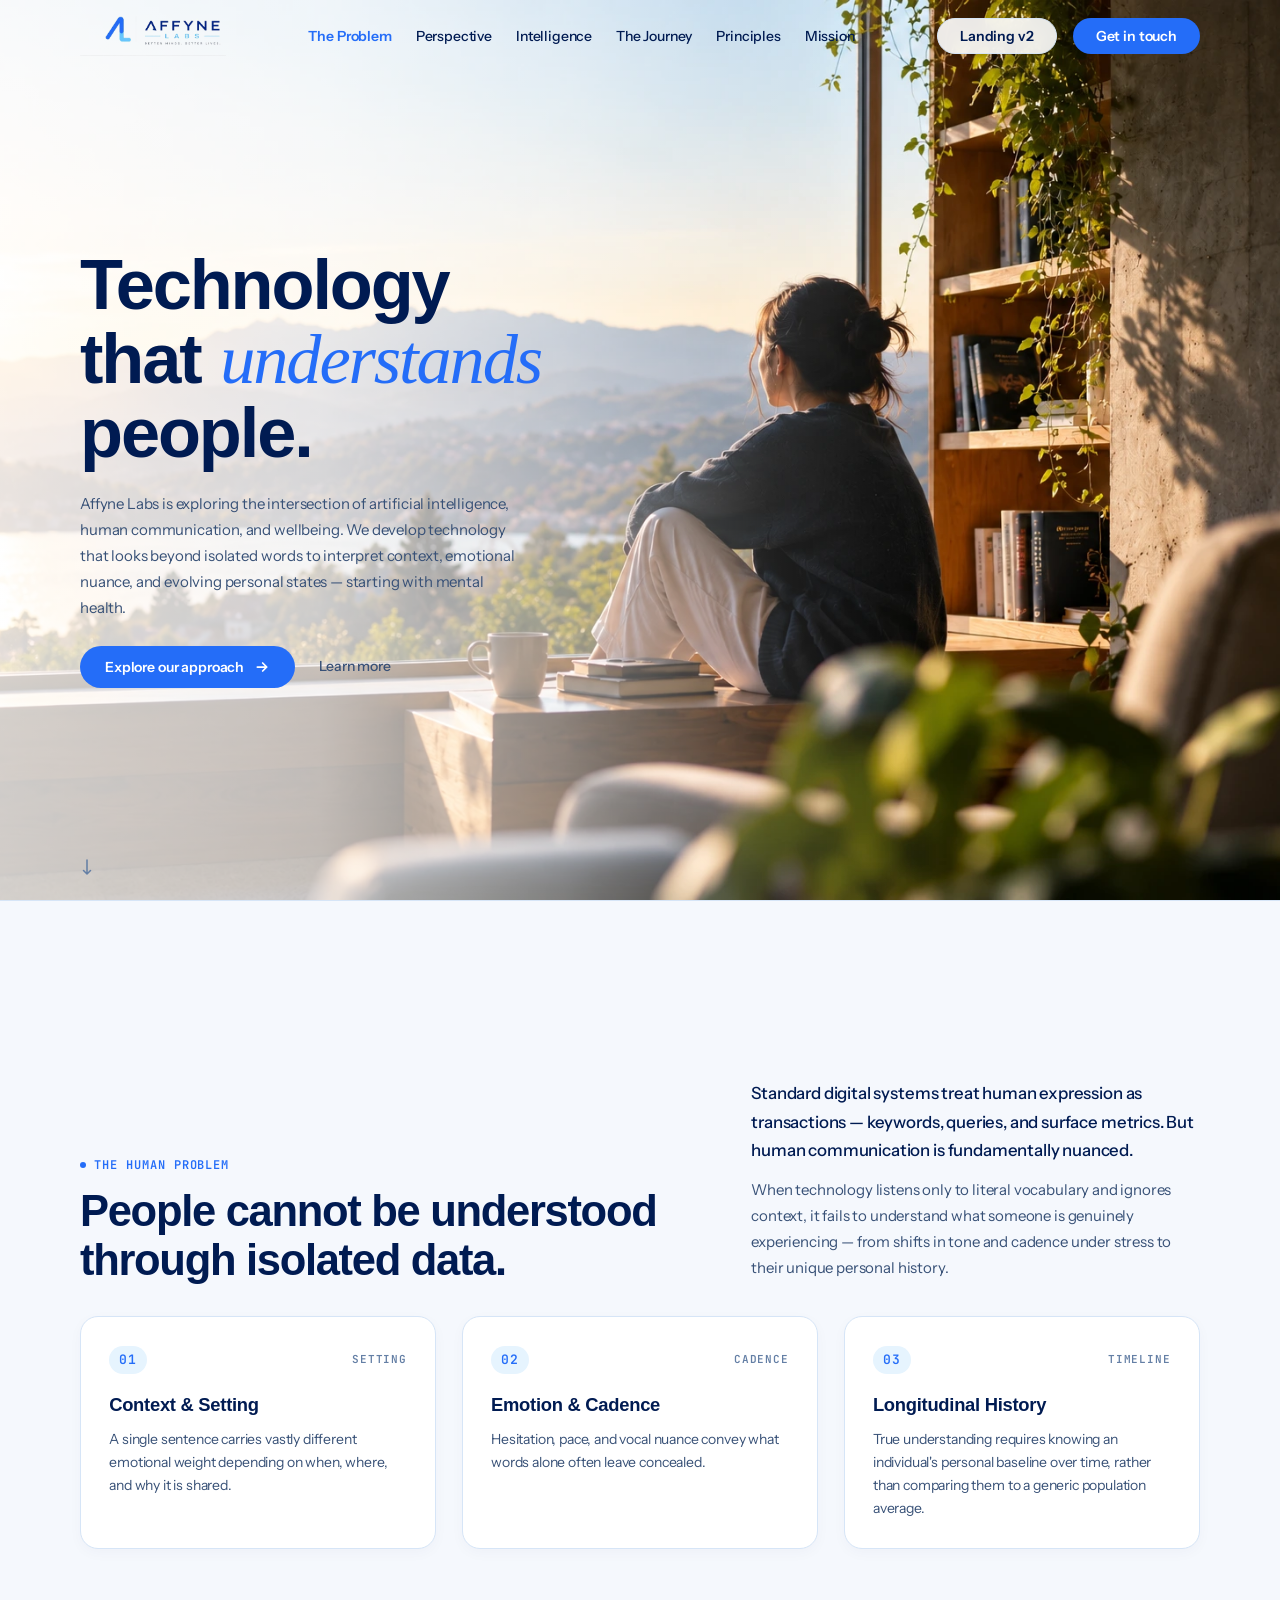
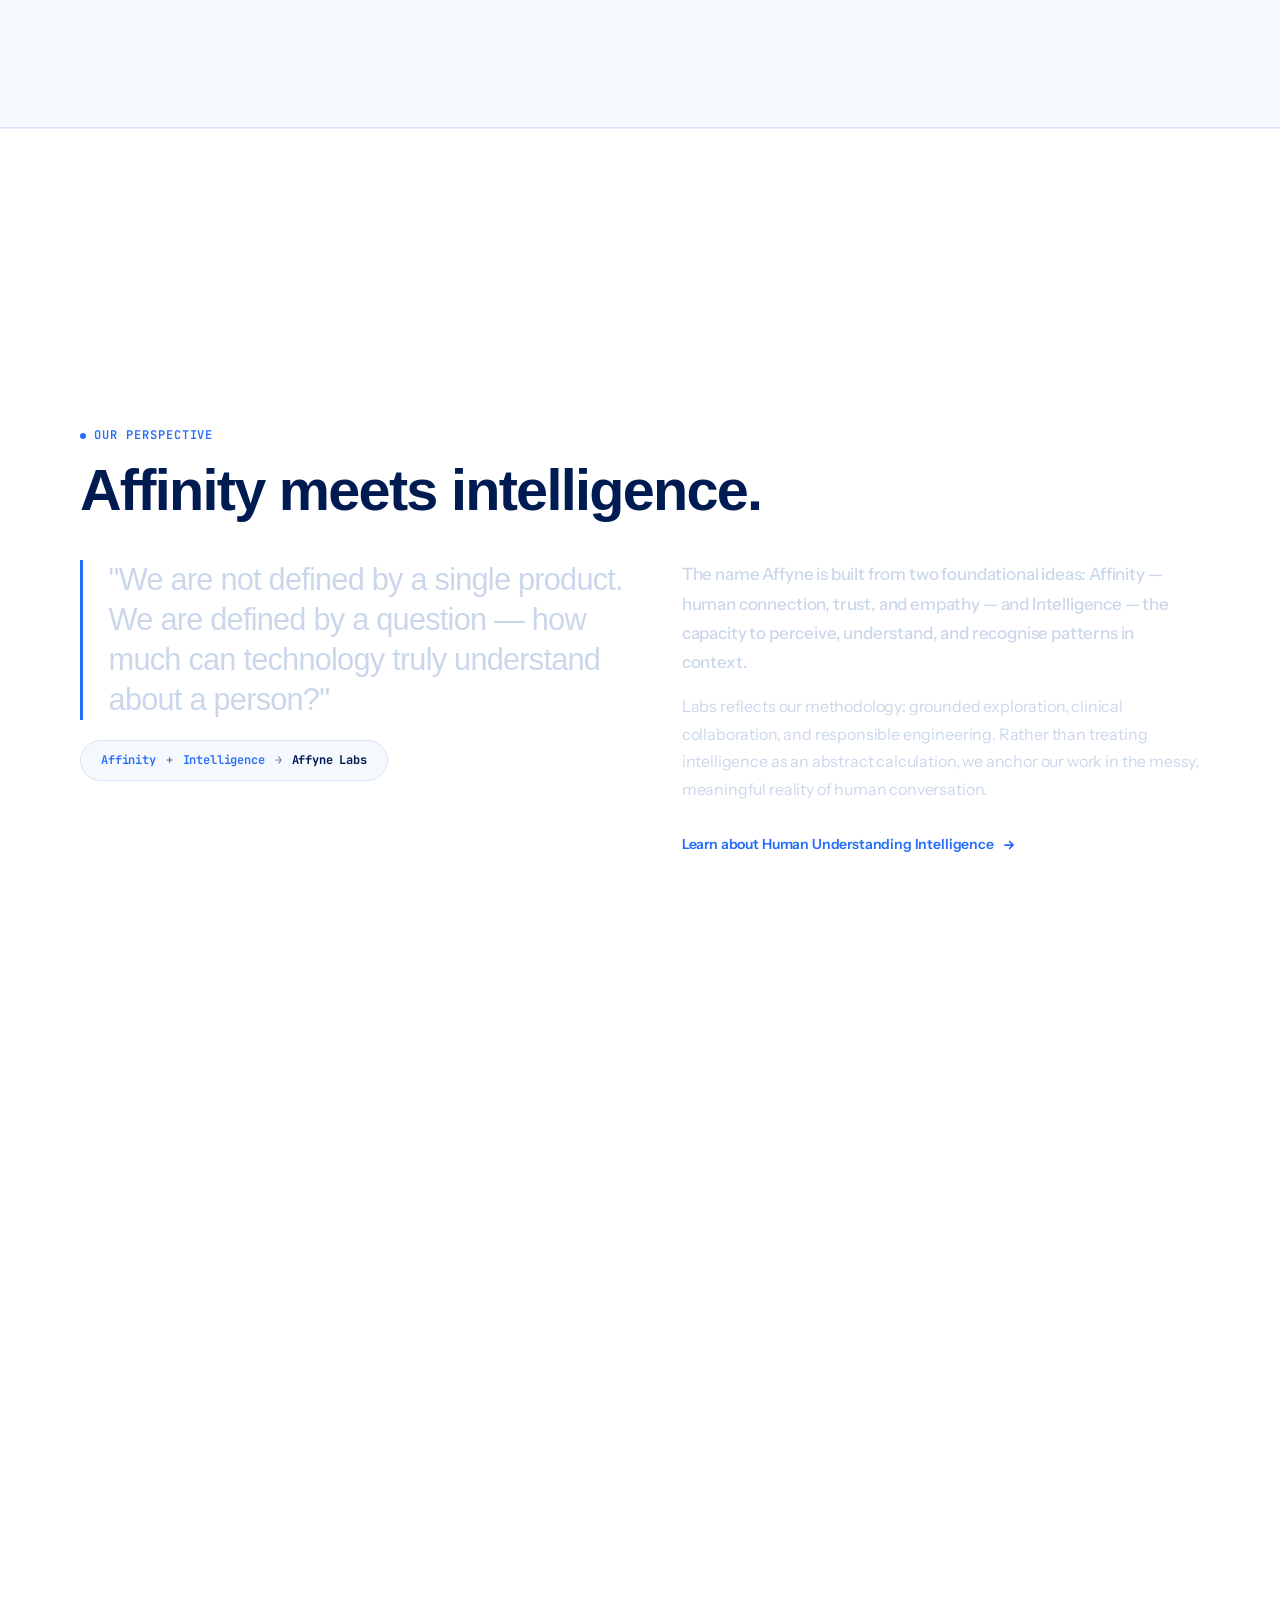
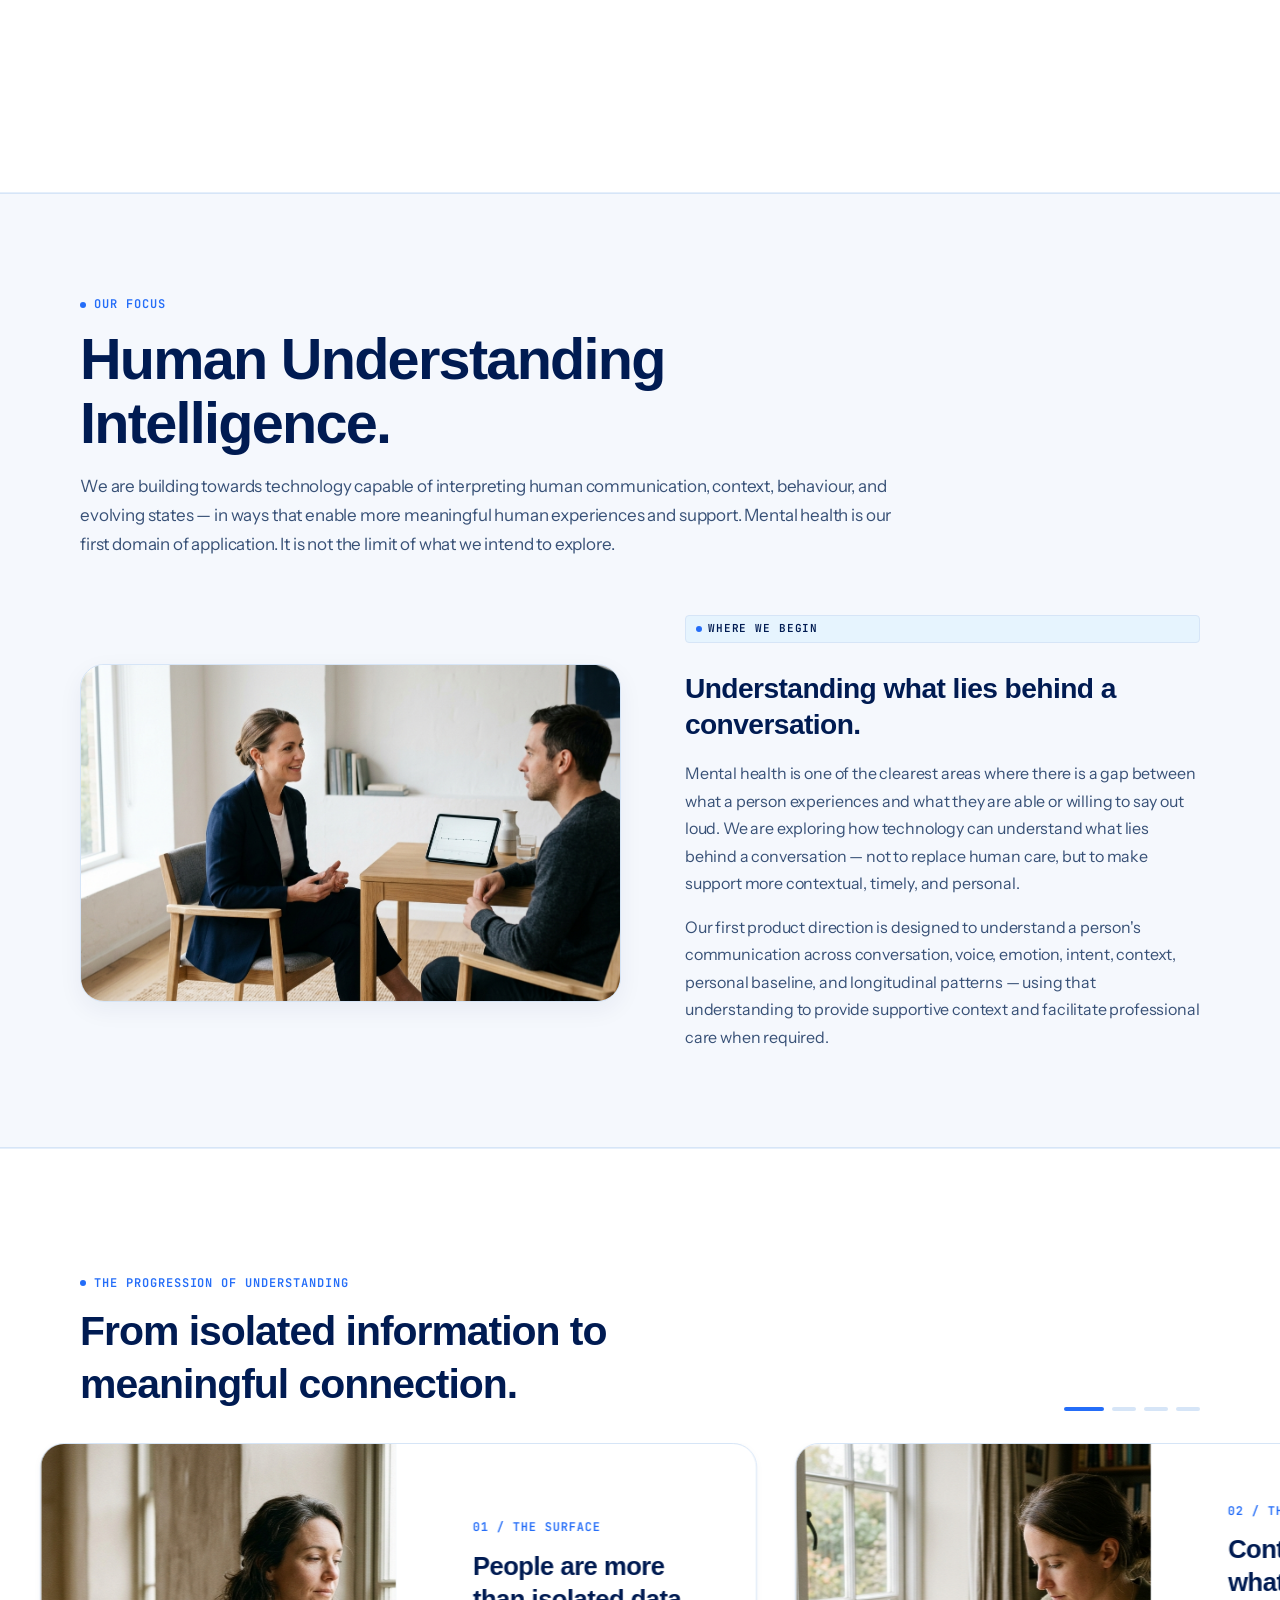
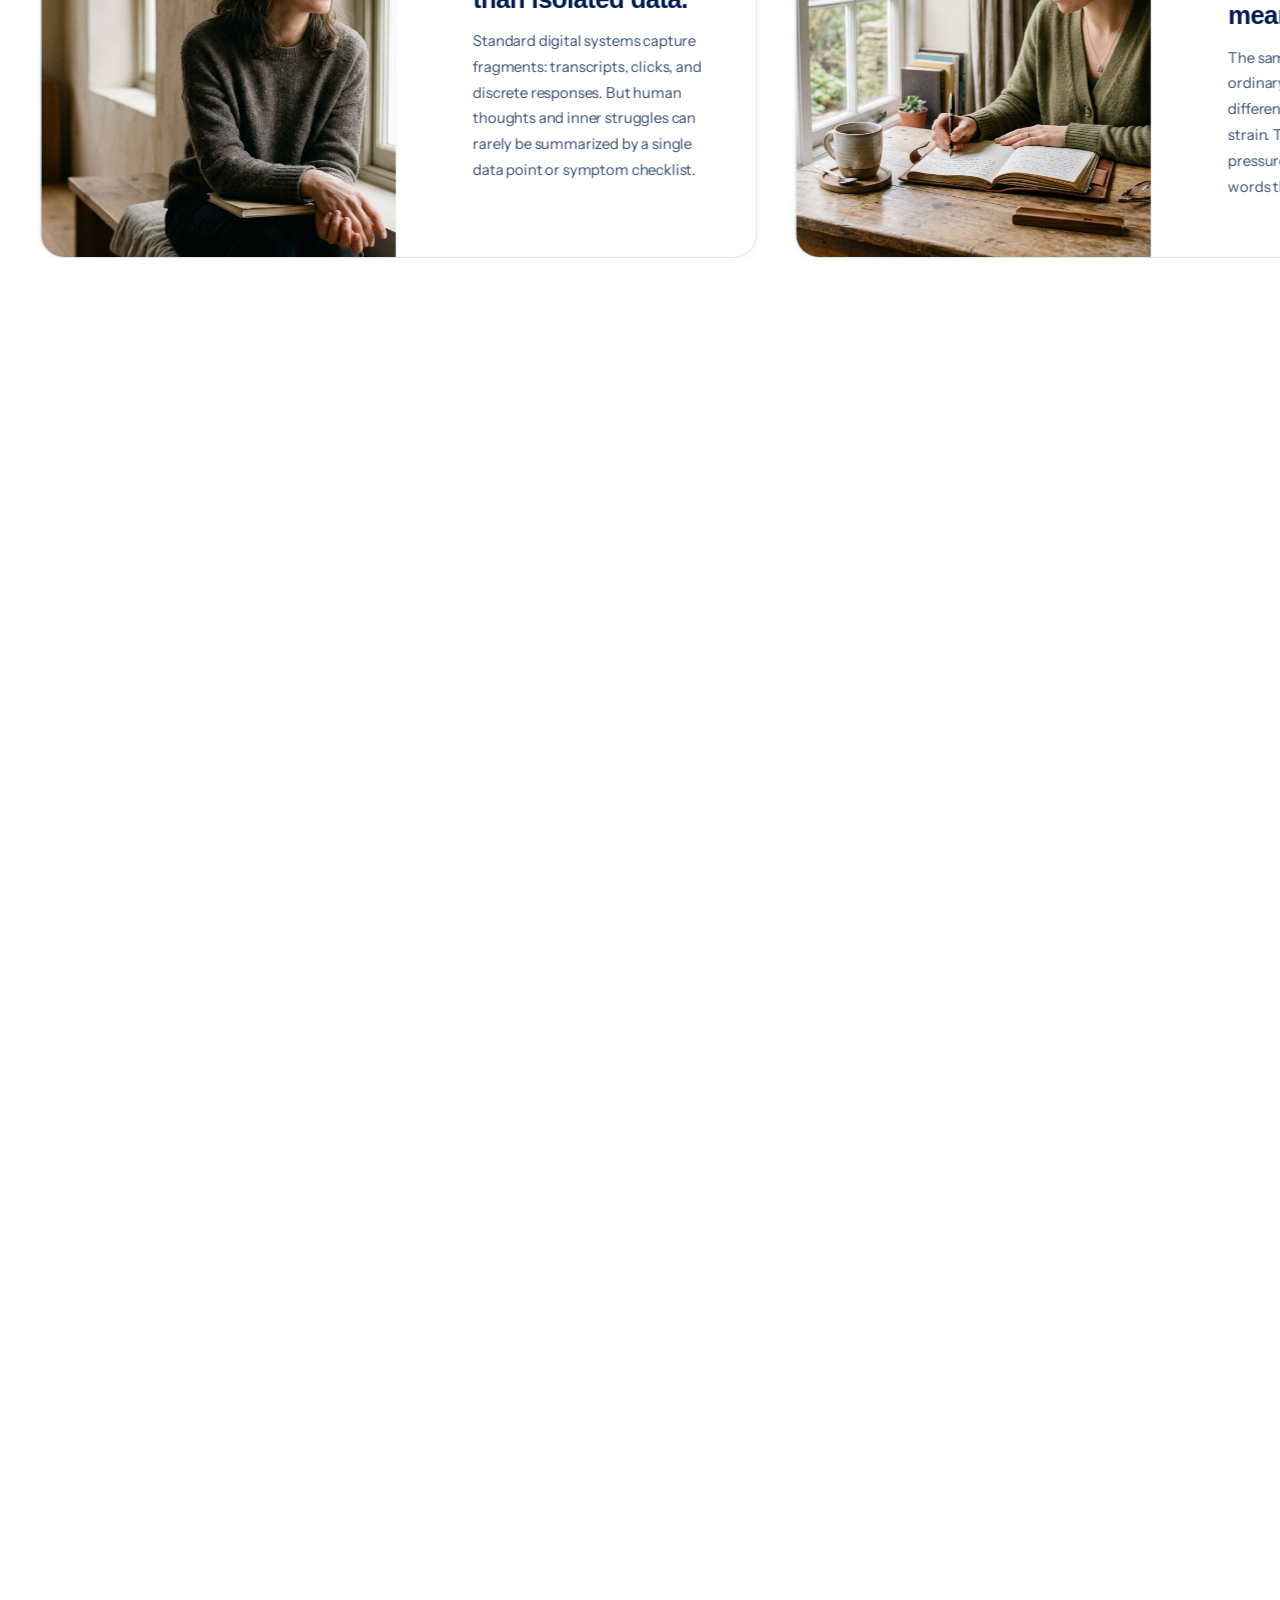
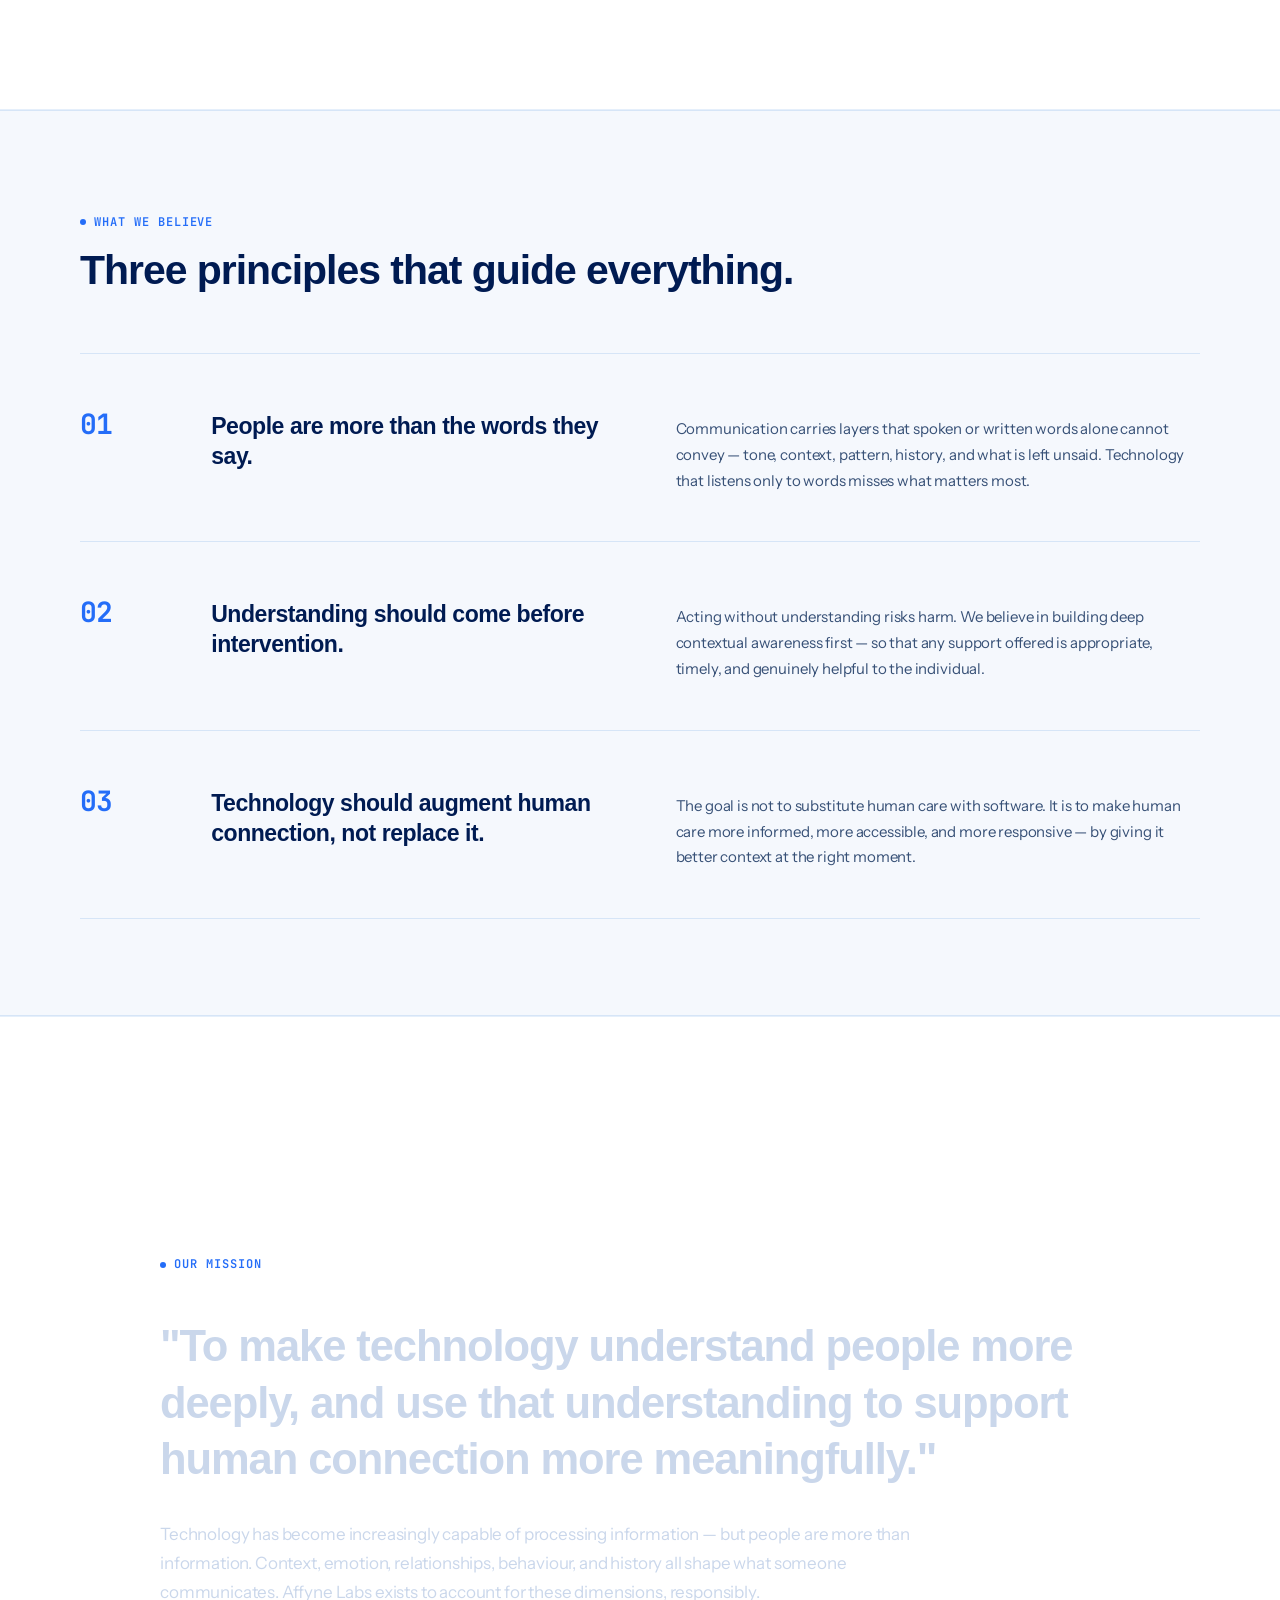
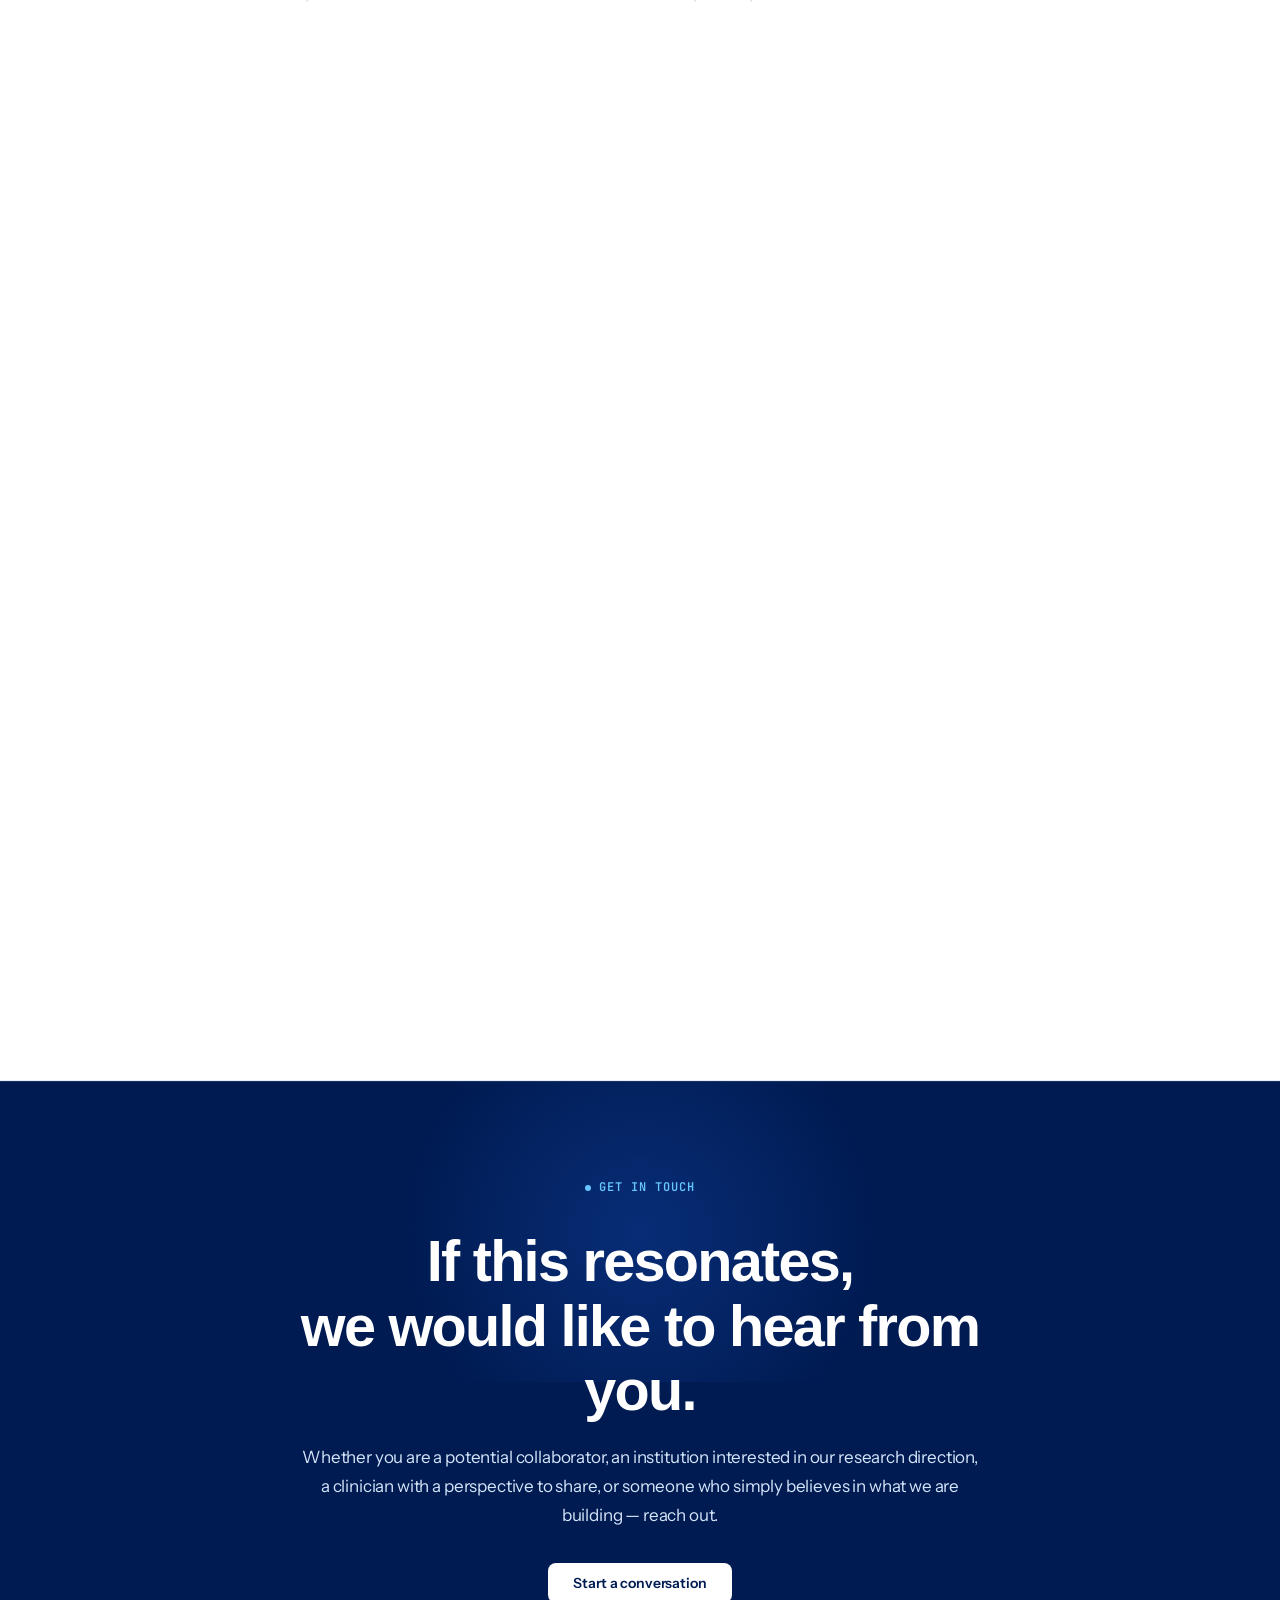
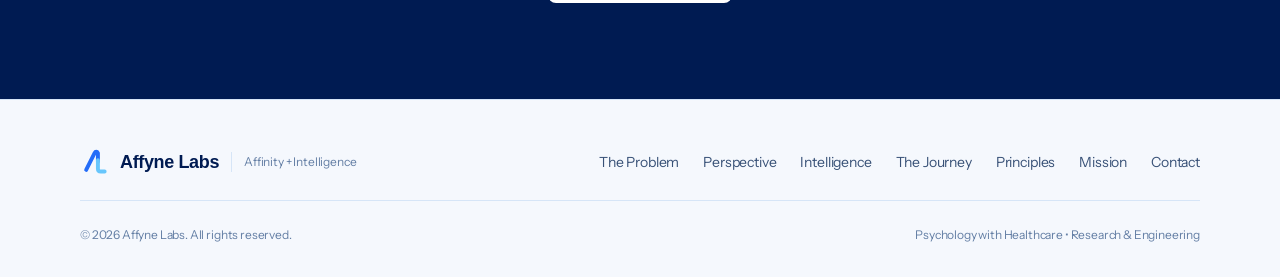
==== commit 625fdd8e: "feat: add Landing page 2 and connect navigation from main landing page" ====
--- a/index.html
+++ b/index.html
@@ -7,7 +7,7 @@
 
   <title>Affyne Labs — Technology that understands people.</title>
   <meta name="description"
-    content="Affyne Labs is a HealthTech innovation company building Human Understanding Intelligence — exploring the intersection of artificial intelligence, human understanding, and wellbeing." />
+    content="Affyne Labs is a HealthTech innovation company building Human Understanding Intelligence — exploring the intersection of artificial intelligence, human communication, and wellbeing." />
   <meta name="robots" content="index, follow" />
 
   <meta property="og:type" content="website" />
@@ -21,7 +21,7 @@
   <link rel="preconnect" href="https://api.fontshare.com" />
   <link rel="preconnect" href="https://fonts.googleapis.com" />
   <link rel="preconnect" href="https://fonts.gstatic.com" crossorigin />
-  <link rel="stylesheet" href="styles.css" />
+  <link rel="stylesheet" href="styles.css?v=editorial-v4" />
 </head>
 
 <body>
@@ -39,15 +39,18 @@
         </a>
 
         <ul class="nav__links" role="list">
-          <li><a href="#about" class="nav__link" id="nav-about">About</a></li>
+          <li><a href="#problem" class="nav__link" id="nav-problem">The Problem</a></li>
+          <li><a href="#perspective" class="nav__link" id="nav-perspective">Perspective</a></li>
+          <li><a href="#intelligence" class="nav__link" id="nav-intelligence">Intelligence</a></li>
+          <li><a href="#storytelling" class="nav__link" id="nav-storytelling">The Journey</a></li>
+          <li><a href="#principles" class="nav__link" id="nav-principles">Principles</a></li>
           <li><a href="#mission" class="nav__link" id="nav-mission">Mission</a></li>
-          <li><a href="#vision" class="nav__link" id="nav-vision">Vision</a></li>
-          <li><a href="#exploration" class="nav__link" id="nav-exploration">Exploration</a></li>
-          <li><a href="#product" class="nav__link" id="nav-product">Product</a></li>
-          <li><a href="#beliefs" class="nav__link" id="nav-beliefs">Beliefs</a></li>
         </ul>
 
         <div class="nav__actions">
+          <a href="Landing page 2/index.html" class="btn nav__cta nav__v2" id="nav-landing-v2">
+            Landing v2
+          </a>
           <a href="#contact" class="btn btn--primary nav__cta" id="nav-cta">
             Get in touch
           </a>
@@ -62,38 +65,37 @@
 
       </nav>
     </div>
-
   </header>
 
   <!-- Accessible Mobile Navigation Drawer -->
   <nav class="nav__mobile" id="nav-mobile" aria-label="Mobile navigation" aria-hidden="true">
     <div class="nav__mobile-links">
-      <a href="#about" class="nav__mobile-link"><span>01 About</span><svg width="14" height="14" viewBox="0 0 16 16"
+      <a href="#problem" class="nav__mobile-link"><span>01 The Problem</span><svg width="14" height="14" viewBox="0 0 16 16"
           fill="none" aria-hidden="true">
           <path d="M6 12L10 8L6 4" stroke="currentColor" stroke-width="1.5" stroke-linecap="round"
             stroke-linejoin="round" />
         </svg></a>
-      <a href="#mission" class="nav__mobile-link"><span>02 Mission</span><svg width="14" height="14" viewBox="0 0 16 16"
+      <a href="#perspective" class="nav__mobile-link"><span>02 Perspective</span><svg width="14" height="14" viewBox="0 0 16 16"
           fill="none" aria-hidden="true">
           <path d="M6 12L10 8L6 4" stroke="currentColor" stroke-width="1.5" stroke-linecap="round"
             stroke-linejoin="round" />
         </svg></a>
-      <a href="#vision" class="nav__mobile-link"><span>03 Vision</span><svg width="14" height="14" viewBox="0 0 16 16"
+      <a href="#intelligence" class="nav__mobile-link"><span>03 Intelligence</span><svg width="14" height="14" viewBox="0 0 16 16"
           fill="none" aria-hidden="true">
           <path d="M6 12L10 8L6 4" stroke="currentColor" stroke-width="1.5" stroke-linecap="round"
             stroke-linejoin="round" />
         </svg></a>
-      <a href="#exploration" class="nav__mobile-link"><span>04 Exploration</span><svg width="14" height="14"
+      <a href="#storytelling" class="nav__mobile-link"><span>04 The Journey</span><svg width="14" height="14"
           viewBox="0 0 16 16" fill="none" aria-hidden="true">
           <path d="M6 12L10 8L6 4" stroke="currentColor" stroke-width="1.5" stroke-linecap="round"
             stroke-linejoin="round" />
         </svg></a>
-      <a href="#product" class="nav__mobile-link"><span>05 Product</span><svg width="14" height="14" viewBox="0 0 16 16"
+      <a href="#principles" class="nav__mobile-link"><span>05 Principles</span><svg width="14" height="14" viewBox="0 0 16 16"
           fill="none" aria-hidden="true">
           <path d="M6 12L10 8L6 4" stroke="currentColor" stroke-width="1.5" stroke-linecap="round"
             stroke-linejoin="round" />
         </svg></a>
-      <a href="#beliefs" class="nav__mobile-link"><span>06 Beliefs</span><svg width="14" height="14" viewBox="0 0 16 16"
+      <a href="#mission" class="nav__mobile-link"><span>06 Mission</span><svg width="14" height="14" viewBox="0 0 16 16"
           fill="none" aria-hidden="true">
           <path d="M6 12L10 8L6 4" stroke="currentColor" stroke-width="1.5" stroke-linecap="round"
             stroke-linejoin="round" />
@@ -105,6 +107,7 @@
         </svg></a>
     </div>
     <div class="nav__mobile-footer">
+      <a href="Landing page 2/index.html" class="btn nav__mobile-cta nav__v2" style="margin-bottom: 8px;">Landing v2</a>
       <a href="#contact" class="btn btn--primary nav__mobile-cta">Start a conversation</a>
       <span class="body-sm" style="text-align: center;">Affinity + Intelligence // Affyne Labs</span>
     </div>
@@ -117,118 +120,421 @@
   <main id="main-content">
 
     <!-- -----------------------------------------------------------------
-         SECTION 01: HERO (UNIFIED EDITORIAL COMPOSITION)
+         SECTION 01: HERO (INTRODUCTION)
+         Full-bleed background photo with text overlaid on the left.
+         Large display headline with italic blue "understands" emphasis.
+         Section index eyebrow, numbered principle cards, scroll indicator.
          ----------------------------------------------------------------- -->
     <section class="section--hero" aria-labelledby="hero-heading">
+
+      <!-- Background photo -->
+      <div class="hero__bg" aria-hidden="true">
+        <img src="assets/golden_hour_hero.webp"
+          alt=""
+          class="hero__bg-img" width="1920" height="1080"
+          fetchpriority="high" loading="eager" decoding="async" />
+      </div>
+
+      <!-- Foreground content container aligned with header and rest of site -->
+      <div class="container hero__container">
+        <div class="hero__overlay">
+
+          <!-- Main headline -->
+          <h1 class="hero__headline" id="hero-heading">
+            Technology<br>
+            that <em class="hero__headline-accent">understands</em><br>
+            people.
+          </h1>
+
+          <!-- Supporting copy -->
+          <p class="hero__body">
+            Affyne Labs is exploring the intersection of artificial intelligence,
+            human communication, and wellbeing. We develop technology that looks
+            beyond isolated words to interpret context, emotional nuance, and evolving
+            personal states &mdash; starting with mental health.
+          </p>
+
+          <!-- CTAs -->
+          <div class="hero__actions">
+            <a href="#problem" class="btn btn--primary hero__cta" id="hero-cta-primary">
+              Explore our approach
+              <svg class="hero__cta-arrow" width="16" height="16" viewBox="0 0 16 16" fill="none" aria-hidden="true">
+                <path d="M3.333 8h9.334M8.667 4l4 4-4 4" stroke="currentColor" stroke-width="1.75" stroke-linecap="round" stroke-linejoin="round"/>
+              </svg>
+            </a>
+            <a href="#intelligence" class="hero__secondary-link" id="hero-cta-secondary">Learn more</a>
+          </div>
+
+        </div>
+
+        <!-- Scroll indicator -->
+        <div class="hero__scroll-indicator" aria-hidden="true">
+          <svg width="14" height="22" viewBox="0 0 16 24" fill="none">
+            <path d="M8 4v16M8 20l-4-4M8 20l4-4" stroke="currentColor" stroke-width="1.75" stroke-linecap="round" stroke-linejoin="round"/>
+          </svg>
+        </div>
+      </div>
+
+    </section>
+
+
+    <!-- -----------------------------------------------------------------
+         SECTION 02: THE HUMAN PROBLEM
+         Editorial widescreen composition: Balanced narrative header
+         anchored by a 3-column dimension card matrix.
+         Fits cleanly on a single scroll without vertical overflow.
+         ----------------------------------------------------------------- -->
+    <section class="section section--problem" id="problem" aria-labelledby="problem-heading">
+      <div class="container problem__container">
+
+        <!-- Header + Narrative Row -->
+        <div class="problem__intro">
+          <div class="problem__intro-heading">
+            <p class="eyebrow">The Human Problem</p>
+            <h2 class="heading-display" id="problem-heading">
+              People cannot be understood through isolated data.
+            </h2>
+          </div>
+
+          <div class="problem__intro-narrative">
+            <p class="body-lg problem__lead" id="problem-lead">
+              Standard digital systems treat human expression as transactions &mdash; keywords, queries, and surface metrics.
+              But human communication is fundamentally nuanced.
+            </p>
+            <p class="body-base" id="problem-body">
+              When technology listens only to literal vocabulary and ignores context, it fails to understand what
+              someone is genuinely experiencing &mdash; from shifts in tone and cadence under stress to their unique personal history.
+            </p>
+          </div>
+        </div>
+
+        <!-- 3-Column Dimension Cards Matrix -->
+        <div class="problem__dimensions">
+          <div class="problem-dim-card">
+            <div class="problem-dim-card__indicator" aria-hidden="true"></div>
+            <div class="problem-dim-card__header">
+              <span class="problem-dim-card__num">01</span>
+              <span class="problem-dim-card__tag">Setting</span>
+            </div>
+            <h3 class="problem-dim-card__title">Context &amp; Setting</h3>
+            <p class="problem-dim-card__body">
+              A single sentence carries vastly different emotional weight depending on when, where, and why it is shared.
+            </p>
+          </div>
+
+          <div class="problem-dim-card">
+            <div class="problem-dim-card__indicator" aria-hidden="true"></div>
+            <div class="problem-dim-card__header">
+              <span class="problem-dim-card__num">02</span>
+              <span class="problem-dim-card__tag">Cadence</span>
+            </div>
+            <h3 class="problem-dim-card__title">Emotion &amp; Cadence</h3>
+            <p class="problem-dim-card__body">
+              Hesitation, pace, and vocal nuance convey what words alone often leave concealed.
+            </p>
+          </div>
+
+          <div class="problem-dim-card">
+            <div class="problem-dim-card__indicator" aria-hidden="true"></div>
+            <div class="problem-dim-card__header">
+              <span class="problem-dim-card__num">03</span>
+              <span class="problem-dim-card__tag">Timeline</span>
+            </div>
+            <h3 class="problem-dim-card__title">Longitudinal History</h3>
+            <p class="problem-dim-card__body">
+              True understanding requires knowing an individual's personal baseline over time, rather than comparing them to a generic population average.
+            </p>
+          </div>
+        </div>
+
+      </div>
+    </section>
+
+
+    <!-- -----------------------------------------------------------------
+         SECTION 03: THE AFFYNE LABS PERSPECTIVE
+         Scroll-driven word reveal (left) and sentence reveal (right).
+         ----------------------------------------------------------------- -->
+    <section class="section section--perspective" id="perspective" aria-labelledby="perspective-heading">
+      <div class="perspective__sticky-frame">
+        <div class="container">
+
+          <div class="perspective__header">
+            <p class="eyebrow">Our Perspective</p>
+            <h2 class="heading-display" id="perspective-heading">
+              Affinity meets intelligence.
+            </h2>
+          </div>
+
+          <div class="perspective__composition">
+            <div class="perspective__quote-column">
+              <blockquote class="perspective__pullquote" id="perspective-quote">
+                "We are not defined by a single product. We are defined by a question — how much can technology truly understand about a person?"
+              </blockquote>
+              <div class="perspective__etymology-pill" id="perspective-pill">
+                <span class="perspective__pill-term">Affinity</span>
+                <span class="perspective__pill-plus">+</span>
+                <span class="perspective__pill-term">Intelligence</span>
+                <span class="perspective__pill-arrow">&rarr;</span>
+                <span class="perspective__pill-result">Affyne Labs</span>
+              </div>
+            </div>
+
+            <div class="perspective__narrative-column" id="perspective-narrative">
+              <p class="body-lg perspective__lead" id="perspective-p1">
+                <span class="perspective-sentence">The name Affyne is built from two foundational ideas: Affinity — human connection, trust, and empathy — and Intelligence — the capacity to perceive, understand, and recognise patterns in context.</span>
+              </p>
+              <p class="body-base" id="perspective-p2">
+                <span class="perspective-sentence">Labs reflects our methodology: grounded exploration, clinical collaboration, and responsible engineering.</span>
+                <span class="perspective-sentence">Rather than treating intelligence as an abstract calculation, we anchor our work in the messy, meaningful reality of human conversation.</span>
+              </p>
+              <div class="perspective__action" id="perspective-action">
+                <a href="#intelligence" class="text-link" id="perspective-link">
+                  Learn about Human Understanding Intelligence
+                  <svg width="14" height="14" viewBox="0 0 12 12" fill="none" aria-hidden="true">
+                    <path d="M2.5 6H9.5M9.5 6L6.5 3M9.5 6L6.5 9" stroke="currentColor" stroke-width="1.5"
+                      stroke-linecap="round" stroke-linejoin="round" />
+                  </svg>
+                </a>
+              </div>
+            </div>
+          </div>
+
+        </div>
+      </div>
+    </section>
+
+
+    <!-- -----------------------------------------------------------------
+         SECTION 04: HUMAN UNDERSTANDING INTELLIGENCE
+         Accessible, non-technical introduction with authentic clinical visual.
+         ----------------------------------------------------------------- -->
+    <section class="section section--alt section--intelligence" id="intelligence" aria-labelledby="intelligence-heading">
       <div class="container">
 
-        <!-- Hero Editorial Lead Block -->
-        <div class="hero__lead-block">
-          <div class="hero__kicker">
-            <span class="hero__kicker-brand">Affyne Labs</span>
-            <span class="hero__kicker-sep">/</span>
-            <span class="hero__kicker-context">HealthTech Innovation &bull; Research &amp; Intelligence</span>
-          </div>
-
-          <h1 class="hero__headline" id="hero-heading">
-            Technology that<br>understands people.
-          </h1>
-
-          <div class="hero__sub-row">
-            <p class="hero__body">
-              We are exploring the intersection of artificial intelligence, human understanding,
-              and emotional wellbeing — translating vocal prosody, cadence, and longitudinal context
-              into compassionate, clinical-grade technology.
-            </p>
-            <div class="hero__actions">
-              <a href="#about" class="btn btn--primary" id="hero-cta-primary">Explore our approach</a>
-              <a href="#contact" class="btn btn--outline" id="hero-cta-secondary">Get in touch</a>
-            </div>
-          </div>
-        </div>
-
-        <!-- Hero Widescreen Panoramic Stage -->
-        <div class="hero__stage"
-          aria-label="Affyne Labs speech acoustics research laboratory and vocal telemetry workstation">
-          <div class="hero__stage-media">
-            <img src="assets/hero_research_workspace.jpg"
-              alt="Acoustic vocal analysis research workstation with precision microphone, live speech waveform displays, and clinical notebooks"
-              class="hero__stage-img" width="1440" height="800" loading="eager" decoding="async" />
-          </div>
-        </div>
-
-      </div>
-    </section>
-
-
-    <!-- -----------------------------------------------------------------
-         SECTION 02: ABOUT AFFYNE LABS (OPEN EDITORIAL ARCHITECTURE)
-         ----------------------------------------------------------------- -->
-    <section class="section" id="about" aria-labelledby="about-heading">
+        <div class="intelligence__header">
+          <p class="eyebrow">Our Focus</p>
+          <h2 class="heading-display" id="intelligence-heading">
+            Human Understanding Intelligence.
+          </h2>
+          <p class="body-lg intelligence__intro">
+            We are building towards technology capable of interpreting human
+            communication, context, behaviour, and evolving states — in ways that
+            enable more meaningful human experiences and support. Mental health is
+            our first domain of application. It is not the limit of what we intend
+            to explore.
+          </p>
+        </div>
+
+        <!-- Editorial Split Feature with Realistic Healthcare Context Visual -->
+        <div class="intelligence__feature-split">
+          <div class="intelligence__feature-media">
+            <img src="assets/clinical_care_escalation.jpg"
+              alt="Clinical psychologist in calm consultation setting with patient, in an earnest dialogue in daylight"
+              class="intelligence__feature-img" width="800" height="520" loading="lazy" decoding="async" />
+          </div>
+
+          <div class="intelligence__feature-content">
+            <span class="badge-tag"><span class="badge-tag__dot"></span>WHERE WE BEGIN</span>
+            <h3 class="heading-lg">
+              Understanding what lies behind a conversation.
+            </h3>
+            <p class="body-base">
+              Mental health is one of the clearest areas where there is a gap between
+              what a person experiences and what they are able or willing to say out
+              loud. We are exploring how technology can understand what lies behind a
+              conversation — not to replace human care, but to make support more
+              contextual, timely, and personal.
+            </p>
+            <p class="body-base">
+              Our first product direction is designed to understand a person's
+              communication across conversation, voice, emotion, intent, context,
+              personal baseline, and longitudinal patterns — using that understanding to
+              provide supportive context and facilitate professional care when required.
+            </p>
+          </div>
+        </div>
+
+      </div>
+    </section>
+
+
+    <!-- -----------------------------------------------------------------
+         SECTION 06: A VISUAL STORYTELLING SECTION (THE JOURNEY)
+         Purposeful horizontal-scroll storytelling experience driven by natural vertical scroll on desktop,
+         and accessible native touch swipe on mobile. Zero wheel hijacking.
+         ----------------------------------------------------------------- -->
+    <section class="story-section" id="storytelling" aria-labelledby="storytelling-heading">
+      <div class="story-section__scroll-wrapper" id="story-scroll-wrapper">
+        <div class="story-section__sticky" id="story-sticky">
+          
+          <div class="container story-section__header-container">
+            <div class="story-section__header-row">
+              <div class="story-section__header-left">
+                <p class="eyebrow">The Progression of Understanding</p>
+                <h2 class="heading-xl" id="storytelling-heading">
+                  From isolated information to meaningful connection.
+                </h2>
+              </div>
+              <div class="story-section__indicators" aria-hidden="true">
+                <span class="story-indicator is-active" data-step="0"></span>
+                <span class="story-indicator" data-step="1"></span>
+                <span class="story-indicator" data-step="2"></span>
+                <span class="story-indicator" data-step="3"></span>
+              </div>
+            </div>
+          </div>
+
+          <!-- Horizontal Track Container -->
+          <div class="story-section__track-container" id="story-track-container" tabindex="0" role="region"
+            aria-label="Progression of understanding chapters. Use arrow keys to navigate.">
+            <div class="story-section__track" id="story-track">
+
+              <!-- Stage 01: The Surface -->
+              <article class="story-card" data-step="1">
+                <div class="story-card__media">
+                  <img src="assets/story_isolated_data.jpg"
+                    alt="A woman in quiet contemplation by a window with soft natural morning light"
+                    class="story-card__img" width="800" height="500" loading="lazy" decoding="async" />
+                </div>
+                <div class="story-card__content">
+                  <span class="story-card__step-label">01 / The Surface</span>
+                  <h3 class="story-card__title">People are more than isolated data.</h3>
+                  <p class="story-card__body">
+                    Standard digital systems capture fragments: transcripts, clicks, and discrete responses.
+                    But human thoughts and inner struggles can rarely be summarized by a single data point or symptom checklist.
+                  </p>
+                </div>
+              </article>
+
+              <!-- Stage 02: The Context -->
+              <article class="story-card" data-step="2">
+                <div class="story-card__media">
+                  <img src="assets/story_human_context.jpg"
+                    alt="A person writing in a notebook at a sunlit wooden desk with tea"
+                    class="story-card__img" width="800" height="500" loading="lazy" decoding="async" />
+                </div>
+                <div class="story-card__content">
+                  <span class="story-card__step-label">02 / The Context</span>
+                  <h3 class="story-card__title">Context changes what information means.</h3>
+                  <p class="story-card__body">
+                    The same sentence spoken on an ordinary afternoon carries a very different meaning after days of strain.
+                    Tone, pacing, environmental pressures, and personal history give words their true weight.
+                  </p>
+                </div>
+              </article>
+
+              <!-- Stage 03: The Attunement -->
+              <article class="story-card" data-step="3">
+                <div class="story-card__media">
+                  <img src="assets/story_deep_listening.jpg"
+                    alt="Two people sitting in a serene room engaged in deep listening and dialogue"
+                    class="story-card__img" width="800" height="500" loading="lazy" decoding="async" />
+                </div>
+                <div class="story-card__content">
+                  <span class="story-card__step-label">03 / The Attunement</span>
+                  <h3 class="story-card__title">Understanding requires attention to the person.</h3>
+                  <p class="story-card__body">
+                    Genuine comprehension begins with attuned listening. It means noticing what is communicated and what
+                    remains unsaid, learning an individual's unique baseline rather than scoring them against generic averages.
+                  </p>
+                </div>
+              </article>
+
+              <!-- Stage 04: The Outcome -->
+              <article class="story-card" data-step="4">
+                <div class="story-card__media">
+                  <img src="assets/story_meaningful_connection.jpg"
+                    alt="A group of people sharing a heartfelt, authentic conversation in an airy courtyard"
+                    class="story-card__img" width="800" height="500" loading="lazy" decoding="async" />
+                </div>
+                <div class="story-card__content">
+                  <span class="story-card__step-label">04 / The Outcome</span>
+                  <h3 class="story-card__title">Technology in service of human connection.</h3>
+                  <p class="story-card__body">
+                    The ultimate purpose of artificial intelligence is not to replace human relationships, but to give
+                    individuals and caregivers the clarity, presence, and empathy to connect more deeply with one another.
+                  </p>
+                </div>
+              </article>
+
+            </div>
+          </div>
+
+        </div>
+      </div>
+    </section>
+
+
+    <!-- -----------------------------------------------------------------
+         SECTION 07: PRINCIPLES
+         Presenting the company's existing principles concisely.
+         ----------------------------------------------------------------- -->
+    <section class="section" id="principles" aria-labelledby="principles-heading">
       <div class="container">
 
-        <div class="about__header">
-          <p class="eyebrow">Who we are</p>
-          <h2 class="heading-xl" id="about-heading">
-            Affinity meets intelligence.
+        <div class="principles__header">
+          <p class="eyebrow">What we believe</p>
+          <h2 class="heading-xl" id="principles-heading">
+            Three principles that guide everything.
           </h2>
         </div>
 
-        <!-- Open 3-Column Architectural Definition Band (No Boxy Cards) -->
-        <div class="about__definition-band">
-          <div class="about__def-col">
-            <span class="about__def-num">01</span>
-            <h3 class="about__def-term">Affinity</h3>
-            <p class="about__def-desc">Human connection, trust, attachment, and empathy. The essential foundation of all
-              interpersonal understanding.</p>
-          </div>
-          <div class="about__def-col">
-            <span class="about__def-num">02</span>
-            <h3 class="about__def-term">Intelligence</h3>
-            <p class="about__def-desc">The capacity to perceive, interpret, and recognize patterns in context —
-              listening beyond literal vocabulary to vocal cadence and emotional nuance.</p>
-          </div>
-          <div class="about__def-col">
-            <span class="about__def-num">03</span>
-            <h3 class="about__def-term">Labs</h3>
-            <p class="about__def-desc">How we build: through rigorous scientific inquiry, clinical psychologist
-              collaboration, and responsible, iterative engineering.</p>
-          </div>
-        </div>
-
-        <!-- Open Narrative Thesis -->
-        <div class="about__narrative-split">
-          <div class="about__quote-wrap">
-            <blockquote class="about__quote">
-              "We are not defined by a single product. We are defined by a question — how much can technology truly
-              understand about a person?"
-            </blockquote>
-          </div>
-          <div class="about__body-wrap">
-            <p class="body-lg">
-              The name Affyne is built from two foundational ideas: <em>Affinity</em> — human connection,
-              trust, and empathy — and <em>Intelligence</em> — the ability to perceive,
-              understand, and recognise patterns in context. Labs reflects our methodology:
-              grounded exploration, clinical validation, and responsible deployment.
-            </p>
-            <div style="margin-top: 1.5rem;">
-              <a href="#vision" class="text-link" id="about-link">
-                Our vision for Human Understanding Intelligence
-                <svg width="14" height="14" viewBox="0 0 12 12" fill="none" aria-hidden="true">
-                  <path d="M2.5 6H9.5M9.5 6L6.5 3M9.5 6L6.5 9" stroke="currentColor" stroke-width="1.5"
-                    stroke-linecap="round" stroke-linejoin="round" />
-                </svg>
-              </a>
-            </div>
-          </div>
-        </div>
-
-      </div>
-    </section>
-
-
-    <!-- -----------------------------------------------------------------
-         SECTION 03: MISSION (CALIBRATED OPAL WORD-REVEAL — NO EXCESSIVE WHITESPACE)
+        <!-- Aligned Editorial Typographic Rows -->
+        <div class="principles__list">
+
+          <article class="principle-row">
+            <div class="principle-row__index">
+              <span class="principle-row__num">01</span>
+            </div>
+            <div class="principle-row__content">
+              <h3 class="principle-row__title">People are more than the words they say.</h3>
+              <p class="principle-row__body">
+                Communication carries layers that spoken or written words alone cannot
+                convey — tone, context, pattern, history, and what is left unsaid.
+                Technology that listens only to words misses what matters most.
+              </p>
+            </div>
+          </article>
+
+          <article class="principle-row">
+            <div class="principle-row__index">
+              <span class="principle-row__num">02</span>
+            </div>
+            <div class="principle-row__content">
+              <h3 class="principle-row__title">Understanding should come before intervention.</h3>
+              <p class="principle-row__body">
+                Acting without understanding risks harm. We believe in building deep
+                contextual awareness first — so that any support offered is appropriate,
+                timely, and genuinely helpful to the individual.
+              </p>
+            </div>
+          </article>
+
+          <article class="principle-row">
+            <div class="principle-row__index">
+              <span class="principle-row__num">03</span>
+            </div>
+            <div class="principle-row__content">
+              <h3 class="principle-row__title">Technology should augment human connection, not replace it.</h3>
+              <p class="principle-row__body">
+                The goal is not to substitute human care with software. It is to make
+                human care more informed, more accessible, and more responsive — by
+                giving it better context at the right moment.
+              </p>
+            </div>
+          </article>
+
+        </div>
+
+      </div>
+    </section>
+
+
+    <!-- -----------------------------------------------------------------
+         SECTION 07: MISSION (PRESERVED & CENTRALLY POSITIONED)
+         The philosophical climax before the closing CTA.
+         Word-by-word reveal calibrated with natural spacing.
          ----------------------------------------------------------------- -->
     <section class="mission-section" id="mission" aria-labelledby="mission-label">
       <div class="mission__sticky-frame">
@@ -252,449 +558,8 @@
 
 
     <!-- -----------------------------------------------------------------
-         SECTION 04: VISION (HUMAN UNDERSTANDING INTELLIGENCE)
-         ----------------------------------------------------------------- -->
-    <section class="section" id="vision" aria-labelledby="vision-heading">
-      <div class="container">
-
-        <div class="vision__header">
-          <p class="eyebrow">Our vision</p>
-          <h2 class="heading-display" id="vision-heading">
-            Human Understanding Intelligence.
-          </h2>
-          <p class="body-lg vision__intro">
-            We are building towards technology capable of interpreting human
-            communication, context, behaviour, and evolving states — in ways that
-            enable more meaningful human experiences and support. Mental health is
-            our first domain of application. It is not the limit of what we intend
-            to explore.
-          </p>
-        </div>
-
-        <!-- Open Editorial Split Feature (No Card Borders) -->
-        <div class="vision__feature-split">
-          <div class="vision__feature-media">
-            <img src="assets/vision_research_notes.jpg"
-              alt="Authentic research materials, clinical psychology dialogue profiles, and speech frequency printouts in crisp detail"
-              class="vision__feature-img" width="800" height="520" loading="lazy" decoding="async" />
-          </div>
-
-          <div class="vision__feature-content">
-            <span class="badge-tag"><span class="badge-tag__dot"></span>WHERE WE BEGIN</span>
-            <h3 class="heading-lg">
-              Understanding what lies behind a conversation.
-            </h3>
-            <p class="body-base">
-              Our first product direction is designed to understand a person's
-              communication across conversation, voice, emotion, intent, context,
-              personal baseline, and longitudinal patterns — and to use that
-              understanding to provide personalised support, appropriate interventions,
-              and human or professional escalation when required.
-            </p>
-            <p class="body-base">
-              Mental health is one of the clearest areas where there is a gap between
-              what a person experiences and what they are able or willing to say out
-              loud. We are exploring how technology can understand what lies behind a
-              conversation — not to replace human care, but to make support more
-              contextual, timely, and personal.
-            </p>
-          </div>
-        </div>
-
-      </div>
-    </section>
-
-
-    <!-- -----------------------------------------------------------------
-         SECTION 05: THE UNDERSTANDING PIPELINE (HORIZONTAL STORYTELLING SHOWCASE)
-         Pinned sequential storytelling inspired by Opal — native horizontal swipe on mobile
-         ----------------------------------------------------------------- -->
-    <section class="storytelling-section" id="exploration" aria-labelledby="storytelling-heading">
-      <div class="storytelling__sticky-wrapper">
-        <div class="container storytelling__header-container">
-          <div class="storytelling__header">
-            <div class="storytelling__header-left">
-              <p class="eyebrow">The Understanding Pipeline</p>
-              <h2 class="heading-xl" id="storytelling-heading">
-                How technology learns to understand a person.
-              </h2>
-            </div>
-          </div>
-        </div>
-
-        <!-- Horizontal Track Viewport with Infinite Seamless Auto-scroll -->
-        <div class="storytelling__viewport" id="story-viewport" tabindex="0" role="region"
-          aria-label="Understanding Pipeline chapters">
-          <div class="storytelling__track" id="story-track">
-
-            <!-- Primary Group -->
-            <div class="storytelling__track-group">
-
-              <!-- Card 01: Speech Acoustics -->
-              <article class="story-card" data-step="1">
-                <div class="story-card__media">
-                  <img src="assets/exploration_acoustics.jpg"
-                    alt="Speech acoustic research laboratory with high-fidelity microphone and spectrogram frequency monitor"
-                    class="story-card__img" width="720" height="450" loading="eager" decoding="async" />
-                  <div class="story-card__pill">
-                    <span class="story-card__pill-dot"></span>
-                    <span>PHASE 01 // SIGNAL PERCEPTION</span>
-                  </div>
-                </div>
-                <div class="story-card__content">
-                  <span class="story-card__num">01 / SIGNAL PERCEPTION</span>
-                  <h3 class="story-card__title">Perceiving vocal cadence and micro-hesitation</h3>
-                  <p class="story-card__body">
-                    Authentic dialogue carries acoustic signals that vocabulary alone obscures. Our speech acoustics
-                    research analyzes fundamental frequency (<em>f</em>₀), pitch trajectory, micro-pauses, and vocal
-                    timbre in real time to perceive genuine emotional state beneath semantic choices.
-                  </p>
-                  <div class="story-card__telemetry">
-                    <span class="story-card__tag">16 kHz Downsample</span>
-                    <span class="story-card__tag">Latency &lt; 40ms</span>
-                    <span class="story-card__tag">f₀ Prosody Tracking</span>
-                  </div>
-                </div>
-              </article>
-
-              <!-- Card 02: Longitudinal Baselines -->
-              <article class="story-card" data-step="2">
-                <div class="story-card__media">
-                  <img src="assets/exploration_longitudinal.jpg"
-                    alt="Clinical researchers reviewing longitudinal baseline trend line data on a digital workstation"
-                    class="story-card__img" width="720" height="450" loading="eager" decoding="async" />
-                  <div class="story-card__pill">
-                    <span class="story-card__pill-dot"></span>
-                    <span>PHASE 02 // LONGITUDINAL NORMS</span>
-                  </div>
-                </div>
-                <div class="story-card__content">
-                  <span class="story-card__num">02 / LONGITUDINAL NORMS</span>
-                  <h3 class="story-card__title">Tracking individual baselines over time</h3>
-                  <p class="story-card__body">
-                    People differ profoundly in how they communicate under stress. Rather than measuring individuals
-                    against generic population averages, our engine maps each person's unique multi-week baseline
-                    trajectory to detect statistically significant personal deviations.
-                  </p>
-                  <div class="story-card__telemetry">
-                    <span class="story-card__tag">12-Week Rolling Window</span>
-                    <span class="story-card__tag">&sigma;-Drift Variance Metric</span>
-                    <span class="story-card__tag">Adaptive Trajectory</span>
-                  </div>
-                </div>
-              </article>
-
-              <!-- Card 03: Contextual Layers & Intent -->
-              <article class="story-card" data-step="3">
-                <div class="story-card__media">
-                  <img src="assets/vision_research_notes.jpg"
-                    alt="Authentic research materials, clinical psychology dialogue profiles, and speech frequency printouts"
-                    class="story-card__img" width="720" height="450" loading="eager" decoding="async" />
-                  <div class="story-card__pill">
-                    <span class="story-card__pill-dot"></span>
-                    <span>PHASE 03 // CONTEXTUAL INGESTION</span>
-                  </div>
-                </div>
-                <div class="story-card__content">
-                  <span class="story-card__num">03 / CONTEXTUAL INGESTION</span>
-                  <h3 class="story-card__title">Decoupling overt words from unspoken intent</h3>
-                  <p class="story-card__body">
-                    Communication is shaped by relational history, situational pressure, and what someone cannot bring
-                    themselves to say out loud. We build contextual models that account for paralinguistic tension even
-                    when spoken words seem calm.
-                  </p>
-                  <div class="story-card__telemetry">
-                    <span class="story-card__tag">Paralinguistic Detection</span>
-                    <span class="story-card__tag">Latency 82ms</span>
-                    <span class="story-card__tag">&Delta; -2.1&sigma; Sensitivity</span>
-                  </div>
-                </div>
-              </article>
-
-              <!-- Card 04: Clinical Safety & Care Handshake -->
-              <article class="story-card" data-step="4">
-                <div class="story-card__media">
-                  <img src="assets/clinical_care_escalation.jpg"
-                    alt="Clinical psychologist in calm consultation setting with patient, reviewing health baseline on a tablet"
-                    class="story-card__img" width="720" height="450" loading="eager" decoding="async" />
-                  <div class="story-card__pill">
-                    <span class="story-card__pill-dot"></span>
-                    <span>PHASE 04 // CLINICAL ESCALATION</span>
-                  </div>
-                </div>
-                <div class="story-card__content">
-                  <span class="story-card__num">04 / CLINICAL ESCALATION</span>
-                  <h3 class="story-card__title">Augmenting human care with ethical boundaries</h3>
-                  <p class="story-card__body">
-                    Software must never replace certified human clinical support. Our architecture enforces strict
-                    real-time safety thresholds, automatically escalating complex risk signals directly to human
-                    clinicians with longitudinal context.
-                  </p>
-                  <div class="story-card__telemetry">
-                    <span class="story-card__tag">Tier 3 Triage Protocol</span>
-                    <span class="story-card__tag">Clinician Handshake</span>
-                    <span class="story-card__tag">&lt; 120ms Guardrail</span>
-                  </div>
-                </div>
-              </article>
-
-            </div>
-
-            <!-- Seamless Duplicate Loop Group -->
-            <div class="storytelling__track-group" aria-hidden="true">
-
-              <!-- Card 01 Duplicate -->
-              <article class="story-card">
-                <div class="story-card__media">
-                  <img src="assets/exploration_acoustics.jpg" alt="" class="story-card__img" width="720" height="450"
-                    loading="lazy" decoding="async" />
-                  <div class="story-card__pill">
-                    <span class="story-card__pill-dot"></span>
-                    <span>PHASE 01 // SIGNAL PERCEPTION</span>
-                  </div>
-                </div>
-                <div class="story-card__content">
-                  <span class="story-card__num">01 / SIGNAL PERCEPTION</span>
-                  <h3 class="story-card__title">Perceiving vocal cadence and micro-hesitation</h3>
-                  <p class="story-card__body">
-                    Authentic dialogue carries acoustic signals that vocabulary alone obscures. Our speech acoustics
-                    research analyzes fundamental frequency (<em>f</em>₀), pitch trajectory, micro-pauses, and vocal
-                    timbre in real time to perceive genuine emotional state beneath semantic choices.
-                  </p>
-                  <div class="story-card__telemetry">
-                    <span class="story-card__tag">16 kHz Downsample</span>
-                    <span class="story-card__tag">Latency &lt; 40ms</span>
-                    <span class="story-card__tag">f₀ Prosody Tracking</span>
-                  </div>
-                </div>
-              </article>
-
-              <!-- Card 02 Duplicate -->
-              <article class="story-card">
-                <div class="story-card__media">
-                  <img src="assets/exploration_longitudinal.jpg" alt="" class="story-card__img" width="720" height="450"
-                    loading="lazy" decoding="async" />
-                  <div class="story-card__pill">
-                    <span class="story-card__pill-dot"></span>
-                    <span>PHASE 02 // LONGITUDINAL NORMS</span>
-                  </div>
-                </div>
-                <div class="story-card__content">
-                  <span class="story-card__num">02 / LONGITUDINAL NORMS</span>
-                  <h3 class="story-card__title">Tracking individual baselines over time</h3>
-                  <p class="story-card__body">
-                    People differ profoundly in how they communicate under stress. Rather than measuring individuals
-                    against generic population averages, our engine maps each person's unique multi-week baseline
-                    trajectory to detect statistically significant personal deviations.
-                  </p>
-                  <div class="story-card__telemetry">
-                    <span class="story-card__tag">12-Week Rolling Window</span>
-                    <span class="story-card__tag">&sigma;-Drift Variance Metric</span>
-                    <span class="story-card__tag">Adaptive Trajectory</span>
-                  </div>
-                </div>
-              </article>
-
-              <!-- Card 03 Duplicate -->
-              <article class="story-card">
-                <div class="story-card__media">
-                  <img src="assets/vision_research_notes.jpg" alt="" class="story-card__img" width="720" height="450"
-                    loading="lazy" decoding="async" />
-                  <div class="story-card__pill">
-                    <span class="story-card__pill-dot"></span>
-                    <span>PHASE 03 // CONTEXTUAL INGESTION</span>
-                  </div>
-                </div>
-                <div class="story-card__content">
-                  <span class="story-card__num">03 / CONTEXTUAL INGESTION</span>
-                  <h3 class="story-card__title">Decoupling overt words from unspoken intent</h3>
-                  <p class="story-card__body">
-                    Communication is shaped by relational history, situational pressure, and what someone cannot bring
-                    themselves to say out loud. We build contextual models that account for paralinguistic tension even
-                    when spoken words seem calm.
-                  </p>
-                  <div class="story-card__telemetry">
-                    <span class="story-card__tag">Paralinguistic Detection</span>
-                    <span class="story-card__tag">Latency 82ms</span>
-                    <span class="story-card__tag">&Delta; -2.1&sigma; Sensitivity</span>
-                  </div>
-                </div>
-              </article>
-
-              <!-- Card 04 Duplicate -->
-              <article class="story-card">
-                <div class="story-card__media">
-                  <img src="assets/clinical_care_escalation.jpg" alt="" class="story-card__img" width="720" height="450"
-                    loading="lazy" decoding="async" />
-                  <div class="story-card__pill">
-                    <span class="story-card__pill-dot"></span>
-                    <span>PHASE 04 // CLINICAL ESCALATION</span>
-                  </div>
-                </div>
-                <div class="story-card__content">
-                  <span class="story-card__num">04 / CLINICAL ESCALATION</span>
-                  <h3 class="story-card__title">Augmenting human care with ethical boundaries</h3>
-                  <p class="story-card__body">
-                    Software must never replace certified human clinical support. Our architecture enforces strict
-                    real-time safety thresholds, automatically escalating complex risk signals directly to human
-                    clinicians with longitudinal context.
-                  </p>
-                  <div class="story-card__telemetry">
-                    <span class="story-card__tag">Tier 3 Triage Protocol</span>
-                    <span class="story-card__tag">Clinician Handshake</span>
-                    <span class="story-card__tag">&lt; 120ms Guardrail</span>
-                  </div>
-                </div>
-              </article>
-
-            </div>
-
-          </div>
-        </div>
-
-      </div>
-    </section>
-
-
-    <!-- -----------------------------------------------------------------
-         SECTION 06: PRODUCT & ARCHITECTURE (CRISP LIGHT TECHNICAL SHOWCASE)
-         Clean, open engineering specification — ~80% light color balance
-         ----------------------------------------------------------------- -->
-    <section class="section section--light-showcase" id="product" aria-labelledby="product-heading">
-      <div class="container">
-
-        <div class="product__header">
-          <p class="eyebrow">Our product</p>
-          <h2 class="heading-display" id="product-heading">
-            Built for depth, context,<br>and clinical safety.
-          </h2>
-          <p class="body-lg product__intro">
-            A conversational intelligence platform that bridges the gap between what someone experiences and what they
-            can put into words — turning everyday dialogue into structured, longitudinal understanding.
-          </p>
-        </div>
-
-        <!-- Tangible Product Architecture Console (Light Mode Vector Asset) -->
-        <div class="product__arch-box">
-          <div class="product__arch-header">
-            <div>
-              <span class="badge-tag"><span class="badge-tag__dot"></span>SYSTEM SPECIFICATION // v0.4.2</span>
-              <h3 class="product__arch-title" style="margin-top: 8px;">How Human Understanding Intelligence works</h3>
-            </div>
-            <p class="body-sm product__arch-header-desc">
-              End-to-end signal ingestion, normative baseline comparison, and real-time clinical escalation protocol.
-            </p>
-          </div>
-
-          <!-- Light Mode Vector Architecture Diagram -->
-          <div class="product__arch-diagram-wrap">
-            <img src="assets/product_architecture.svg"
-              alt="Detailed pipeline architecture of Affyne Labs Human Understanding Intelligence: Signal Ingestion, Longitudinal Engine, and Clinical Guardrails"
-              class="product__arch-svg" width="1200" height="480" loading="lazy" />
-          </div>
-
-          <!-- Open 3-Column Foundation Band -->
-          <div class="product__open-pillars">
-            <div class="product-pillar-item">
-              <span class="product-pillar-item__num">STAGE 01</span>
-              <h4 class="product-pillar-item__title">Multimodal Signal Ingestion</h4>
-              <p class="product-pillar-item__body">
-                Listens beyond literal vocabulary. Analyzes speech intonation, hesitation cadence, vocal timbre, and
-                conversation syntax during everyday check-ins.
-              </p>
-            </div>
-
-            <div class="product-pillar-item">
-              <span class="product-pillar-item__num">STAGE 02</span>
-              <h4 class="product-pillar-item__title">Longitudinal Context Engine</h4>
-              <p class="product-pillar-item__body">
-                Builds an authentic personal baseline over weeks. Detects statistically meaningful deviations from an
-                individual's emotional norm rather than generic population averages.
-              </p>
-            </div>
-
-            <div class="product-pillar-item">
-              <span class="product-pillar-item__num">STAGE 03</span>
-              <h4 class="product-pillar-item__title">Clinical Guardrails &amp; Escalation</h4>
-              <p class="product-pillar-item__body">
-                Maintains strict real-time safety thresholds (&lt; 120ms triage latency). Automatically surfaces rich
-                longitudinal context to licensed human care teams when escalation is required.
-              </p>
-            </div>
-          </div>
-        </div>
-
-      </div>
-    </section>
-
-
-    <!-- -----------------------------------------------------------------
-         SECTION 07: BELIEFS (ALIGNED EDITORIAL TYPOGRAPHIC ROWS)
-         Replaces the 3-card template with a distinctive editorial list
-         ----------------------------------------------------------------- -->
-    <section class="section" id="beliefs" aria-labelledby="beliefs-heading">
-      <div class="container">
-
-        <div class="beliefs__header">
-          <p class="eyebrow">What we believe</p>
-          <h2 class="heading-xl" id="beliefs-heading">
-            Three principles that guide everything.
-          </h2>
-        </div>
-
-        <!-- Aligned Editorial Typographic Rows (No Cards) -->
-        <div class="beliefs__editorial-list">
-
-          <article class="belief-row">
-            <div class="belief-row__index">
-              <span class="belief-row__num">01</span>
-            </div>
-            <div class="belief-row__content">
-              <h3 class="belief-row__title">People are more than the words they say.</h3>
-              <p class="belief-row__body">
-                Communication carries layers that spoken or written words alone cannot
-                convey — tone, context, pattern, history, and what is left unsaid.
-                Technology that listens only to words misses what matters most.
-              </p>
-            </div>
-          </article>
-
-          <article class="belief-row">
-            <div class="belief-row__index">
-              <span class="belief-row__num">02</span>
-            </div>
-            <div class="belief-row__content">
-              <h3 class="belief-row__title">Understanding should come before intervention.</h3>
-              <p class="belief-row__body">
-                Acting without understanding risks harm. We believe in building deep
-                contextual awareness first — so that any support offered is appropriate,
-                timely, and genuinely helpful to the individual.
-              </p>
-            </div>
-          </article>
-
-          <article class="belief-row">
-            <div class="belief-row__index">
-              <span class="belief-row__num">03</span>
-            </div>
-            <div class="belief-row__content">
-              <h3 class="belief-row__title">Technology should augment human connection, not replace it.</h3>
-              <p class="belief-row__body">
-                The goal is not to substitute human care with software. It is to make
-                human care more informed, more accessible, and more responsive — by
-                giving it better context at the right moment.
-              </p>
-            </div>
-          </article>
-
-        </div>
-
-      </div>
-    </section>
-
-
-    <!-- -----------------------------------------------------------------
-         SECTION 08: CONTACT CTA
+         SECTION 08: CONTACT CTA (PRESERVED)
+         Preserved copy, visual direction, and functional destinations.
          ----------------------------------------------------------------- -->
     <section class="section--contact" id="contact" aria-labelledby="contact-heading">
       <div class="container">
@@ -737,19 +602,19 @@
 
         <nav aria-label="Footer navigation">
           <ul class="footer__links" role="list">
-            <li><a href="#about" class="footer__link">About</a></li>
+            <li><a href="#problem" class="footer__link">The Problem</a></li>
+            <li><a href="#perspective" class="footer__link">Perspective</a></li>
+            <li><a href="#intelligence" class="footer__link">Intelligence</a></li>
+            <li><a href="#storytelling" class="footer__link">The Journey</a></li>
+            <li><a href="#principles" class="footer__link">Principles</a></li>
             <li><a href="#mission" class="footer__link">Mission</a></li>
-            <li><a href="#vision" class="footer__link">Vision</a></li>
-            <li><a href="#exploration" class="footer__link">Exploration</a></li>
-            <li><a href="#product" class="footer__link">Product</a></li>
-            <li><a href="#beliefs" class="footer__link">Beliefs</a></li>
             <li><a href="#contact" class="footer__link">Contact</a></li>
           </ul>
         </nav>
 
         <div class="footer__legal">
           <span>&copy; 2026 Affyne Labs. All rights reserved.</span>
-          <span>Psychology with Health Care&bull; Research &amp; Engineering</span>
+          <span>Psychology with Healthcare &bull; Research &amp; Engineering</span>
         </div>
 
       </div>
@@ -757,7 +622,7 @@
   </footer>
 
   <script src="content.js"></script>
-  <script src="main.js"></script>
+  <script src="main.js?v=editorial-v3"></script>
 </body>
 
 </html>
--- a/styles.css
+++ b/styles.css
@@ -2,7 +2,7 @@
    AFFYNE LABS — DESIGN SYSTEM & GLOBAL STYLES
    Strict Brand Identity: Deep Navy, Brand Royal Blue, Sky Blue, and Pure White.
    Typography: General Sans (Headings) & Instrument Sans (Body, Nav, UI).
-   Real-World Editorial Quality — Zero Abstract 3D Sculptures.
+   Real-World Editorial Quality — Zero Abstract 3D Sculptures & Zero Fake Tech.
    Native Browser Scrollbar Preserved — No Custom Scrollbar Hacks.
    ========================================================================== */
 
@@ -10,7 +10,7 @@
    1. Typography Imports
    -------------------------------------------------------------------------- */
 @import url('https://api.fontshare.com/v2/css?f[]=general-sans@400,500,600,700&display=swap');
-@import url('https://fonts.googleapis.com/css2?family=Instrument+Sans:ital,wght@0,400..700;1,400..700&family=JetBrains+Mono:wght@400;500&display=swap');
+@import url('https://fonts.googleapis.com/css2?family=Instrument+Sans:ital,wght@0,400..700;1,400..700&family=JetBrains+Mono:wght@400;500;600&display=swap');
 
 /* --------------------------------------------------------------------------
    2. Design Tokens
@@ -20,27 +20,27 @@
   --color-primary-blue:   #246DF8;   /* Primary active brand blue */
   --color-primary-hover:  #1A57D0;   /* Deepened primary for hover states */
   --color-navy:           #001B52;   /* Authority deep navy (primary text & dark panels) */
-  --color-navy-dark:      #001238;   /* Deepest navy for high-contrast contrast */
+  --color-navy-dark:      #001238;   /* Deepest navy for high-contrast */
   --color-sky-blue:       #67C6FC;   /* Lighter human blue (highlights, accents, tags) */
   --color-sky-light:      #E6F4FE;   /* Subtle sky blue tint for badges */
   --color-white:          #FFFFFF;   /* Primary canvas & surface */
 
-  /* Surface Tones */
+  /* Surface Tones — 85%+ White and Crisp Light Surfaces Dominant */
   --color-bg:             #FFFFFF;   /* Crisp white background */
-  --color-bg-alt:         #F4F8FD;   /* Soft ice/blue surface tint */
+  --color-bg-alt:         #F5F8FD;   /* Soft ice/blue surface tint */
   --color-bg-subtle:      #EDF4FC;   /* Secondary soft blue surface */
   --color-surface:        #FFFFFF;   /* Standard card surface */
   --color-surface-hover:  #F8FAFE;   /* Card hover surface */
 
   /* Borders & Dividers */
-  --color-border:         #D4E5F9;   /* Clean blue-tinted border */
-  --color-border-subtle:  #E4EFFC;   /* Subtle divider */
+  --color-border:         #D6E5F7;   /* Clean blue-tinted border */
+  --color-border-subtle:  #E5EFFB;   /* Subtle divider */
   --color-border-hover:   #9BC3F8;   /* Focus & hover border */
 
   /* Text Colors */
   --color-text-primary:   #001B52;   /* Deep navy for principal readable text */
-  --color-text-secondary: #3B5278;   /* Slate navy for long-form reading copy */
-  --color-text-tertiary:  #6882A7;   /* Refined blue-slate for metadata & labels */
+  --color-text-secondary: #385177;   /* Slate navy for long-form reading copy */
+  --color-text-tertiary:  #647FA5;   /* Refined blue-slate for metadata & labels */
   --color-text-inverse:   #FFFFFF;   /* White text on dark navy sections */
   --color-text-inverse-muted: #D4E5F9; /* Subtle light blue text on dark navy */
 
@@ -94,6 +94,11 @@
   --space-24: 6rem;
   --space-32: 8rem;
 
+  /* Header & Navigation dimensions */
+  --header-height: 72px;
+  --header-height-mobile: 64px;
+  --section-padding-y: clamp(4.5rem, 7.5vw, 6.5rem);
+
   /* Container & Grid */
   --container-max: 1200px;
   --side-padding: clamp(1.25rem, 4.5vw, 2.5rem);
@@ -135,7 +140,6 @@
   text-size-adjust: 100%;
   background-color: var(--color-bg);
   color: var(--color-text-primary);
-  /* Intentionally NO custom scrollbar rules here. Native browser scrollbar is preserved. */
 }
 
 @media (prefers-reduced-motion: reduce) {
@@ -161,14 +165,9 @@
   padding-right: env(safe-area-inset-right);
 }
 
-section[id] {
-  scroll-margin-top: 80px;
-}
-
-img, svg, picture {
+img, svg {
   display: block;
   max-width: 100%;
-  height: auto;
 }
 
 a {
@@ -188,7 +187,7 @@
 }
 
 /* --------------------------------------------------------------------------
-   4. Layout Containers & Section Structure
+   4. Layout Container & Section Flow
    -------------------------------------------------------------------------- */
 .container {
   width: 100%;
@@ -198,70 +197,65 @@
 }
 
 .section {
-  padding-block: clamp(4.5rem, 8vw, 7.5rem);
+  padding-block: var(--section-padding-y);
   position: relative;
+  scroll-margin-top: calc(var(--header-height) + 1.25rem);
+}
+
+#problem,
+#perspective,
+#intelligence,
+#storytelling,
+#principles,
+#mission,
+#contact {
+  scroll-margin-top: calc(var(--header-height) + 1.25rem);
 }
 
 .section--alt {
   background-color: var(--color-bg-alt);
-  border-top: 1px solid var(--color-border);
-  border-bottom: 1px solid var(--color-border);
-}
-
-.section--navy {
-  background-color: var(--color-navy);
-  color: var(--color-text-inverse);
 }
 
 /* --------------------------------------------------------------------------
-   5. Typography Primitives
+   5. Typography System
    -------------------------------------------------------------------------- */
 .heading-display {
   font-family: var(--font-heading);
-  font-size: clamp(2.5rem, 5.2vw, 4.25rem);
-  font-weight: var(--weight-semibold);
+  font-size: clamp(2.25rem, 4.5vw, 3.75rem);
+  font-weight: 600;
   line-height: var(--leading-tight);
-  letter-spacing: var(--tracking-tight);
-  color: var(--color-text-primary);
+  letter-spacing: -0.03em;
+  color: var(--color-navy);
 }
 
 .heading-xl {
   font-family: var(--font-heading);
-  font-size: clamp(1.875rem, 3.4vw, 2.75rem);
-  font-weight: var(--weight-semibold);
-  line-height: var(--leading-tight);
-  letter-spacing: var(--tracking-tight);
-  color: var(--color-text-primary);
+  font-size: clamp(1.85rem, 3.2vw, 2.75rem);
+  font-weight: 600;
+  line-height: var(--leading-snug);
+  letter-spacing: -0.025em;
+  color: var(--color-navy);
 }
 
 .heading-lg {
   font-family: var(--font-heading);
-  font-size: clamp(1.375rem, 2.2vw, 1.875rem);
-  font-weight: var(--weight-semibold);
+  font-size: clamp(1.4rem, 2.2vw, 1.85rem);
+  font-weight: 600;
   line-height: var(--leading-snug);
-  letter-spacing: var(--tracking-tight);
-  color: var(--color-text-primary);
-}
-
-.heading-md {
-  font-family: var(--font-heading);
-  font-size: 1.25rem;
-  font-weight: var(--weight-semibold);
-  line-height: var(--leading-snug);
-  color: var(--color-text-primary);
+  letter-spacing: -0.02em;
+  color: var(--color-navy);
 }
 
 .body-lg {
   font-family: var(--font-body);
-  font-size: clamp(1.0625rem, 1.3vw, 1.1875rem);
+  font-size: clamp(1.0625rem, 1.25vw, 1.25rem);
   line-height: var(--leading-relaxed);
   color: var(--color-text-secondary);
-  max-width: 62ch;
 }
 
 .body-base {
   font-family: var(--font-body);
-  font-size: 1rem;
+  font-size: var(--text-base);
   line-height: var(--leading-relaxed);
   color: var(--color-text-secondary);
 }
@@ -273,14 +267,13 @@
   color: var(--color-text-tertiary);
 }
 
-/* Eyebrows & Tags */
 .eyebrow {
   display: inline-flex;
   align-items: center;
   gap: var(--space-2);
-  font-family: var(--font-body);
+  font-family: var(--font-mono);
   font-size: var(--text-xs);
-  font-weight: var(--weight-semibold);
+  font-weight: 600;
   letter-spacing: var(--tracking-wider);
   text-transform: uppercase;
   color: var(--color-primary-blue);
@@ -302,121 +295,101 @@
   gap: 6px;
   font-family: var(--font-mono);
   font-size: 11px;
-  font-weight: 500;
-  letter-spacing: 0.05em;
+  font-weight: 600;
+  letter-spacing: 0.08em;
+  text-transform: uppercase;
   padding: 4px 10px;
   border-radius: var(--radius-xs);
-  background: var(--color-sky-light);
+  background-color: var(--color-sky-light);
+  color: var(--color-navy);
+  border: 1px solid var(--color-border);
+  margin-bottom: var(--space-3);
+}
+
+.badge-tag__dot {
+  width: 6px;
+  height: 6px;
+  border-radius: 50%;
+  background-color: var(--color-primary-blue);
+}
+
+.text-link {
+  display: inline-flex;
+  align-items: center;
+  gap: var(--space-2);
+  font-family: var(--font-body);
+  font-size: var(--text-sm);
+  font-weight: 600;
   color: var(--color-primary-blue);
-  border: 1px solid var(--color-border);
-}
-
-.badge-tag__dot {
-  width: 5px;
-  height: 5px;
-  border-radius: var(--radius-full);
-  background: var(--color-primary-blue);
-}
-
-.eyebrow--sky {
-  color: var(--color-sky-blue);
-}
-
-.eyebrow--sky::before {
-  background-color: var(--color-sky-blue);
-}
-
-.badge-tag--sky {
-  background: rgba(36, 109, 248, 0.2);
-  color: var(--color-sky-blue);
-  border-color: rgba(103, 198, 252, 0.35);
-}
-
-.badge-tag--sky .badge-tag__dot {
-  background: var(--color-sky-blue);
-}
-
-.badge-tag--subtle {
-  background: rgba(36, 109, 248, 0.1);
-  color: var(--color-primary-blue);
-  border-color: rgba(36, 109, 248, 0.2);
-  font-size: 10px;
-}
-
-/* Links & Buttons */
+  transition: gap var(--transition-fast), color var(--transition-fast);
+}
+
+.text-link:hover {
+  color: var(--color-primary-hover);
+  gap: calc(var(--space-2) + 4px);
+}
+
+/* --------------------------------------------------------------------------
+   6. Buttons
+   -------------------------------------------------------------------------- */
 .btn {
   display: inline-flex;
   align-items: center;
   justify-content: center;
-  gap: var(--space-2);
-  padding: 0.75rem 1.5rem;
+  padding: 12px 24px;
+  border-radius: var(--radius-sm);
   font-family: var(--font-body);
   font-size: var(--text-sm);
-  font-weight: var(--weight-semibold);
+  font-weight: 600;
+  line-height: 1;
   letter-spacing: var(--tracking-base);
-  border-radius: var(--radius-sm);
   transition: all var(--transition-fast);
   white-space: nowrap;
+}
+
+.btn:focus-visible {
+  outline: 2px solid var(--color-primary-blue);
+  outline-offset: 2px;
 }
 
 .btn--primary {
   background-color: var(--color-primary-blue);
   color: var(--color-white);
-  border: 1px solid var(--color-primary-blue);
-  box-shadow: 0 2px 6px rgba(36, 109, 248, 0.2);
+  border: 1px solid transparent;
 }
 
 .btn--primary:hover {
   background-color: var(--color-primary-hover);
-  border-color: var(--color-primary-hover);
   transform: translateY(-1px);
-  box-shadow: 0 4px 12px rgba(36, 109, 248, 0.28);
+  box-shadow: 0 4px 12px rgba(36, 109, 248, 0.25);
 }
 
 .btn--outline {
   background-color: transparent;
-  color: var(--color-text-primary);
+  color: var(--color-navy);
   border: 1px solid var(--color-border);
 }
 
 .btn--outline:hover {
-  border-color: var(--color-primary-blue);
-  color: var(--color-primary-blue);
+  border-color: var(--color-navy);
+  background-color: var(--color-bg-alt);
+}
+
+.btn--white {
+  background-color: var(--color-white);
+  color: var(--color-navy);
+  border: 1px solid transparent;
+}
+
+.btn--white:hover {
   background-color: var(--color-bg-alt);
   transform: translateY(-1px);
-}
-
-.btn--white {
-  background-color: var(--color-white);
-  color: var(--color-navy);
-  border: 1px solid var(--color-white);
-  box-shadow: 0 4px 14px rgba(0, 0, 0, 0.12);
-}
-
-.btn--white:hover {
-  background-color: var(--color-bg-alt);
-  color: var(--color-primary-blue);
-  transform: translateY(-1px);
-}
-
-.text-link {
-  display: inline-flex;
-  align-items: center;
-  gap: var(--space-2);
-  font-family: var(--font-body);
-  font-size: var(--text-sm);
-  font-weight: var(--weight-semibold);
-  color: var(--color-primary-blue);
-  transition: color var(--transition-fast), transform var(--transition-fast);
-}
-
-.text-link:hover {
-  color: var(--color-primary-hover);
-  transform: translateX(2px);
+  box-shadow: 0 4px 16px rgba(0, 0, 0, 0.12);
 }
 
 /* --------------------------------------------------------------------------
-   6. Site Header & Navigation
+   7. Site Header & Floating Navigation
+   No background strip. Logo, navigation, and CTA float individually.
    -------------------------------------------------------------------------- */
 .site-header {
   position: fixed;
@@ -424,141 +397,168 @@
   left: 0;
   right: 0;
   z-index: 100;
+  height: var(--header-height);
+  background-color: transparent;
+  backdrop-filter: none;
+  -webkit-backdrop-filter: none;
+  border-bottom: 1px solid transparent;
+  box-shadow: none;
+  transition: background-color var(--transition-base),
+              backdrop-filter var(--transition-base),
+              -webkit-backdrop-filter var(--transition-base),
+              border-color var(--transition-base),
+              box-shadow var(--transition-base);
+  pointer-events: none;
+}
+
+.site-header.scrolled {
   background-color: rgba(255, 255, 255, 0.94);
-  backdrop-filter: blur(12px);
-  -webkit-backdrop-filter: blur(12px);
-  border-bottom: 1px solid transparent;
-  transition: transform 320ms cubic-bezier(0.16, 1, 0.3, 1),
-              border-color var(--transition-base),
-              background-color var(--transition-base),
-              box-shadow var(--transition-base);
-  will-change: transform;
-}
-
-.site-header.is-hidden {
-  transform: translateY(-100%);
-}
-
-.site-header:focus-within {
-  transform: translateY(0) !important;
-}
-
-.site-header.scrolled {
-  background-color: rgba(255, 255, 255, 0.98);
-  border-bottom-color: var(--color-border);
-  box-shadow: var(--shadow-sm);
+  backdrop-filter: blur(16px);
+  -webkit-backdrop-filter: blur(16px);
+  border-bottom: 1px solid var(--color-border);
+  box-shadow: 0 4px 20px rgba(0, 27, 82, 0.05);
 }
 
 .nav {
   display: flex;
   align-items: center;
   justify-content: space-between;
-  height: 72px;
+  height: var(--header-height);
 }
 
 .nav__brand {
-  display: flex;
-  align-items: center;
-  gap: var(--space-3);
-  font-family: var(--font-heading);
-  font-size: 1.1875rem;
-  font-weight: var(--weight-bold);
-  color: var(--color-navy);
-  letter-spacing: -0.02em;
+  display: inline-flex;
+  align-items: center;
+  pointer-events: auto;
+  transition: transform var(--transition-fast);
+}
+
+.nav__brand:hover {
+  transform: translateY(-1px);
 }
 
 .nav__brand-img {
-  height: 32px;
+  height: 40px;
   width: auto;
-  display: block;
+  object-fit: contain;
 }
 
 .nav__links {
   display: flex;
   align-items: center;
-  gap: var(--space-8);
+  gap: var(--space-6);
+  pointer-events: auto;
 }
 
 .nav__link {
   font-family: var(--font-body);
   font-size: var(--text-sm);
-  font-weight: var(--weight-medium);
-  color: var(--color-text-secondary);
-  padding: 6px 0;
+  font-weight: 500;
+  color: var(--color-navy);
+  transition: color var(--transition-fast);
+  padding-block: var(--space-1);
   position: relative;
-  transition: color var(--transition-fast);
-}
-
-.nav__link:hover,
+}
+
+.nav__link:hover {
+  color: var(--color-primary-blue);
+}
+
 .nav__link[aria-current="true"] {
   color: var(--color-primary-blue);
-}
-
-.nav__link[aria-current="true"]::after {
-  content: '';
-  position: absolute;
-  bottom: 0;
-  left: 0;
-  right: 0;
-  height: 2px;
-  background-color: var(--color-primary-blue);
+  font-weight: 600;
+}
+
+.nav__actions {
+  display: flex;
+  align-items: center;
+  gap: var(--space-4);
+  pointer-events: auto;
+}
+
+.nav__cta {
   border-radius: var(--radius-full);
-}
-
-.nav__actions {
-  display: flex;
-  align-items: center;
-  gap: var(--space-4);
+  padding: 10px 22px;
+}
+
+.nav__v2 {
+  background-color: rgba(255, 255, 255, 0.9);
+  color: var(--color-navy);
+  border: 1px solid var(--color-border);
+  backdrop-filter: blur(8px);
+  -webkit-backdrop-filter: blur(8px);
+  font-weight: 600;
+  transition: all var(--transition-fast);
+}
+
+.nav__v2:hover {
+  background-color: var(--color-white);
+  border-color: var(--color-primary-blue);
+  color: var(--color-primary-blue);
+  transform: translateY(-1px);
+  box-shadow: 0 4px 12px rgba(0, 27, 82, 0.08);
 }
 
 .nav__toggle {
   display: none;
-  width: 44px;
-  height: 44px;
   flex-direction: column;
   justify-content: center;
-  align-items: center;
   gap: 5px;
+  width: 40px;
+  height: 40px;
+  padding: 8px;
   border-radius: var(--radius-sm);
-  color: var(--color-navy);
+  border: 1px solid var(--color-border);
+  background-color: #FFFFFF;
+  pointer-events: auto;
 }
 
 .nav__toggle-line {
   display: block;
-  width: 20px;
+  width: 100%;
   height: 2px;
-  background-color: currentColor;
-  border-radius: var(--radius-full);
-  transition: transform var(--transition-fast), opacity var(--transition-fast);
-}
-
-/* Mobile Nav Drawer */
+  background-color: var(--color-navy);
+  transition: all var(--transition-fast);
+}
+
+.nav__toggle[aria-expanded="true"] .nav__toggle-line:nth-child(1) {
+  transform: translateY(7px) rotate(45deg);
+}
+
+.nav__toggle[aria-expanded="true"] .nav__toggle-line:nth-child(2) {
+  opacity: 0;
+}
+
+.nav__toggle[aria-expanded="true"] .nav__toggle-line:nth-child(3) {
+  transform: translateY(-7px) rotate(-45deg);
+}
+
+/* Mobile Navigation Drawer */
 .nav__mobile {
-  display: none;
   position: fixed;
   top: 72px;
   left: 0;
   right: 0;
   bottom: 0;
-  height: calc(100vh - 72px);
-  background: #FFFFFF !important;
-  background-color: #FFFFFF !important;
-  padding: var(--space-6) var(--side-padding);
+  background-color: #FFFFFF;
+  z-index: 99;
+  display: flex;
   flex-direction: column;
   justify-content: space-between;
-  border-top: 1px solid var(--color-border);
-  z-index: 9999;
+  padding: var(--space-6) var(--side-padding) var(--space-8);
+  transform: translateX(100%);
+  transition: transform 300ms cubic-bezier(0.16, 1, 0.3, 1);
   overflow-y: auto;
 }
 
 .nav__mobile.is-open {
-  display: flex;
+  transform: translateX(0);
 }
 
 .nav__mobile-links {
   display: flex;
   flex-direction: column;
-  gap: var(--space-4);
+  gap: var(--space-2);
 }
 
 .nav__mobile-link {
@@ -566,15 +566,11 @@
   align-items: center;
   justify-content: space-between;
   padding: var(--space-4) 0;
+  border-bottom: 1px solid var(--color-border);
   font-family: var(--font-heading);
-  font-size: 1.25rem;
-  font-weight: var(--weight-semibold);
-  color: var(--color-navy);
-  border-bottom: 1px solid var(--color-border-subtle);
-}
-
-.nav__mobile-link[aria-current="true"] {
-  color: var(--color-primary-blue);
+  font-size: var(--text-xl);
+  font-weight: 500;
+  color: var(--color-navy);
 }
 
 .nav__mobile-footer {
@@ -584,373 +580,623 @@
   padding-top: var(--space-6);
 }
 
+.nav__mobile-cta {
+  width: 100%;
+}
+
 /* --------------------------------------------------------------------------
-   7. Section 01 — Hero (Unified Editorial Composition)
+   8. Section 01 — Hero (Introduction)
+   Full-bleed background photo. Content overlaid on the left half.
+   Hierarchy: index eyebrow → display headline (3 lines, italic accent)
+   → body → CTAs → numbered principle cards → scroll indicator.
    -------------------------------------------------------------------------- */
 .section--hero {
-  padding-top: clamp(6.5rem, 11vw, 9.5rem);
-  padding-bottom: clamp(4rem, 7vw, 6.5rem);
-  background-color: var(--color-bg);
-  position: relative;
-  overflow: hidden;
-}
-
-.hero__lead-block {
-  display: flex;
-  flex-direction: column;
-  gap: var(--space-5);
-  max-width: 1060px;
-  margin-bottom: clamp(2.5rem, 5vw, 4rem);
-}
-
-.hero__kicker {
-  display: inline-flex;
-  align-items: center;
-  gap: var(--space-3);
-  font-family: var(--font-mono);
-  font-size: var(--text-xs);
-  letter-spacing: var(--tracking-wide);
-  color: var(--color-text-tertiary);
-}
-
-.hero__kicker-brand {
-  font-weight: 600;
-  color: var(--color-primary-blue);
-}
-
-.hero__kicker-sep {
-  color: var(--color-border);
-}
-
-.hero__kicker-context {
-  color: var(--color-text-secondary);
-}
-
-.hero__headline {
-  font-family: var(--font-heading);
-  font-size: clamp(2.75rem, 5.8vw, 4.75rem);
-  font-weight: 600;
-  line-height: 1.08;
-  letter-spacing: -0.035em;
-  color: var(--color-navy);
-}
-
-.hero__sub-row {
-  display: grid;
-  grid-template-columns: 1.25fr 0.95fr;
-  gap: clamp(2rem, 4vw, 3.5rem);
-  align-items: flex-end;
-  margin-top: var(--space-2);
-}
-
-.hero__body {
-  font-family: var(--font-body);
-  font-size: clamp(1.0625rem, 1.25vw, 1.25rem);
-  line-height: var(--leading-relaxed);
-  color: var(--color-text-secondary);
-  max-width: 58ch;
-}
-
-.hero__actions {
-  display: flex;
-  align-items: center;
-  gap: var(--space-4);
-  flex-wrap: wrap;
-}
-
-/* Hero Widescreen Panoramic Stage */
-.hero__stage {
-  position: relative;
-  border-radius: var(--radius-xl);
-  overflow: hidden;
-  border: 1px solid var(--color-border);
-  box-shadow: 0 16px 48px rgba(0, 27, 82, 0.06);
-  background-color: #FFFFFF;
-}
-
-.hero__stage-media {
   position: relative;
   width: 100%;
-  aspect-ratio: 21 / 10;
-  max-height: 600px;
+  height: 100vh;
+  min-height: 700px;
+  max-height: 1080px;
+  background-color: #f4f6fa;
   overflow: hidden;
-}
-
-.hero__stage-img {
+  font-family: var(--font-body);
+}
+
+/* Full-bleed background photo */
+.hero__bg {
+  position: absolute;
+  inset: 0;
+  z-index: 0;
+}
+
+.hero__bg-img {
   width: 100%;
   height: 100%;
   object-fit: cover;
-  object-position: center 30%;
+  object-position: 65% center;
   display: block;
-  transition: transform var(--transition-slow);
-}
-
-.hero__stage:hover .hero__stage-img {
-  transform: scale(1.015);
-}
-
+}
+
+/* Translucent gradient fade: reveals the golden-hour landscape and lake while maintaining crisp legibility */
+.hero__bg::after {
+  content: '';
+  position: absolute;
+  inset: 0;
+  background: linear-gradient(
+    to right,
+    rgba(255, 255, 255, 0.78) 0%,
+    rgba(255, 255, 255, 0.70) 25%,
+    rgba(255, 255, 255, 0.45) 44%,
+    rgba(255, 255, 255, 0.12) 60%,
+    rgba(255, 255, 255, 0.0)  74%
+  );
+  z-index: 1;
+}
+
+/* Container keeping hero content aligned with header logo and page sections */
+.hero__container {
+  position: relative;
+  z-index: 2;
+  height: 100%;
+  display: flex;
+  flex-direction: column;
+  justify-content: center;
+  padding-top: calc(var(--header-height) + clamp(1rem, 2vh, 2rem));
+  padding-bottom: clamp(3rem, 6vh, 4.5rem);
+}
+
+/* Foreground content layer */
+.hero__overlay {
+  display: flex;
+  flex-direction: column;
+  justify-content: center;
+  width: 100%;
+  max-width: 580px;
+  box-sizing: border-box;
+}
+
+/* Display headline — General Sans bold, deep navy */
+.hero__headline {
+  font-family: var(--font-heading);
+  font-size: clamp(2.85rem, 5.5vw, 5.25rem);
+  font-weight: 600;
+  line-height: 1.04;
+  letter-spacing: -0.03em;
+  color: var(--color-navy);
+  margin-bottom: 0;
+  font-style: normal;
+}
+
+/* ONLY "understands" — Times New Roman italic, brand blue */
+.hero__headline-accent {
+  font-family: 'Times New Roman', Times, 'Nimbus Roman No9 L', serif;
+  color: var(--color-primary-blue);
+  font-style: italic;
+  font-weight: 400;
+  padding-inline: 0.03em;
+}
+
+/* Body copy — Instrument Sans */
+.hero__body {
+  font-family: var(--font-body);
+  font-size: clamp(0.9375rem, 1.1vw, 1.0625rem);
+  line-height: 1.72;
+  color: var(--color-text-secondary);
+  max-width: 44ch;
+  margin-top: clamp(1rem, 2.5vh, 1.5rem);
+}
+
+/* CTA row */
+.hero__actions {
+  display: flex;
+  align-items: center;
+  gap: var(--space-6);
+  margin-top: clamp(1.25rem, 2.8vh, 1.75rem);
+}
+
+.hero__cta {
+  display: inline-flex;
+  align-items: center;
+  gap: 10px;
+  padding: 12px 24px;
+  border-radius: var(--radius-full);
+  font-family: var(--font-body);
+  font-size: var(--text-sm);
+  font-weight: 600;
+  background-color: var(--color-primary-blue);
+  color: var(--color-white);
+  border: 1px solid transparent;
+  transition: background-color var(--transition-fast),
+              transform var(--transition-fast),
+              box-shadow var(--transition-fast);
+}
+
+.hero__cta:hover {
+  background-color: var(--color-primary-hover);
+  transform: translateY(-1px);
+  box-shadow: 0 6px 20px rgba(36, 109, 248, 0.28);
+}
+
+.hero__cta-arrow {
+  transition: transform var(--transition-fast);
+}
+
+.hero__cta:hover .hero__cta-arrow {
+  transform: translateX(4px);
+}
+
+/* Secondary ghost link */
+.hero__secondary-link {
+  font-family: var(--font-body);
+  font-size: var(--text-sm);
+  font-weight: 500;
+  color: var(--color-text-secondary);
+  text-decoration: none;
+  transition: color var(--transition-fast);
+}
+
+.hero__secondary-link:hover {
+  color: var(--color-primary-blue);
+}
+
+/* Scroll indicator bottom-left, cleanly placed inside container */
+.hero__scroll-indicator {
+  position: absolute;
+  bottom: clamp(1rem, 2.5vh, 1.75rem);
+  left: var(--side-padding);
+  z-index: 3;
+  color: var(--color-text-tertiary);
+  animation: hero-scroll-bounce 2s ease-in-out infinite;
+  transition: opacity 0.3s ease;
+}
+
+.hero__scroll-indicator.is-hidden {
+  opacity: 0;
+  pointer-events: none;
+}
+
+@keyframes hero-scroll-bounce {
+  0%, 100% { transform: translateY(0); opacity: 0.6; }
+  50%       { transform: translateY(5px); opacity: 1; }
+}
 
 /* --------------------------------------------------------------------------
-   8. Section 02 — About Affyne Labs (Open Architectural Layout)
+   9. Section 02 — The Human Problem
+   Distinct pale-blue surface environment, complete cohesive composition.
+   100% static content — completely visible immediately, scrolls normally.
    -------------------------------------------------------------------------- */
-.about__header {
-  max-width: 680px;
-  margin-bottom: clamp(2.5rem, 5vw, 4rem);
-}
-
-.about__definition-band {
+.section--problem {
+  position: relative;
+  background-color: var(--color-bg-alt);
+  border-top: 1px solid var(--color-border);
+  border-bottom: 1px solid var(--color-border);
+  min-height: calc(100vh - var(--header-height));
+  display: flex;
+  flex-direction: column;
+  justify-content: center;
+  padding-block: clamp(3rem, 5.5vh, 4.5rem);
+  box-sizing: border-box;
+}
+
+.problem__container {
+  display: flex;
+  flex-direction: column;
+  justify-content: center;
+  gap: clamp(2rem, 3.5vh, 3rem);
+}
+
+.problem__intro {
+  display: grid;
+  grid-template-columns: 1.15fr 0.85fr;
+  gap: clamp(2.5rem, 5vw, 4.5rem);
+  align-items: end;
+}
+
+.problem__intro-heading {
+  display: flex;
+  flex-direction: column;
+}
+
+.problem__intro-heading .heading-display {
+  font-size: clamp(2rem, 3.4vw, 3.15rem);
+  line-height: 1.12;
+  letter-spacing: -0.03em;
+  color: var(--color-navy);
+}
+
+.problem__intro-narrative {
+  display: flex;
+  flex-direction: column;
+  gap: var(--space-3);
+  padding-bottom: 0.25rem;
+}
+
+.problem__lead {
+  font-weight: 500;
+  font-size: clamp(1.05rem, 1.2vw, 1.1875rem);
+  line-height: var(--leading-relaxed);
+  color: var(--color-navy);
+}
+
+.problem__intro-narrative .body-base {
+  font-size: clamp(0.9375rem, 1.05vw, 1rem);
+  line-height: var(--leading-relaxed);
+  color: var(--color-text-secondary);
+}
+
+/* 3-Column Dimension Cards Matrix */
+.problem__dimensions {
   display: grid;
   grid-template-columns: repeat(3, 1fr);
-  gap: clamp(1.5rem, 3.5vw, 3rem);
-  padding-bottom: clamp(2.5rem, 5vw, 4rem);
-  border-bottom: 1px solid var(--color-border);
-  margin-bottom: clamp(2.5rem, 5vw, 4rem);
-}
-
-.about__def-col {
-  display: flex;
-  flex-direction: column;
-  gap: var(--space-2);
+  gap: clamp(1.25rem, 2vw, 1.75rem);
+  align-items: stretch;
+}
+
+.problem-dim-card {
   position: relative;
-}
-
-.about__def-num {
+  display: flex;
+  flex-direction: column;
+  padding: clamp(1.5rem, 2.2vw, 2rem);
+  background-color: #FFFFFF;
+  border: 1px solid var(--color-border);
+  border-radius: var(--radius-lg);
+  box-shadow: 0 4px 14px rgba(0, 27, 82, 0.03);
+  transition: transform var(--transition-fast),
+              border-color var(--transition-fast),
+              box-shadow var(--transition-fast);
+  overflow: hidden;
+}
+
+.problem-dim-card:hover {
+  transform: translateY(-4px);
+  border-color: var(--color-primary-blue);
+  box-shadow: 0 14px 32px rgba(36, 109, 248, 0.08);
+}
+
+.problem-dim-card__header {
+  display: flex;
+  align-items: center;
+  justify-content: space-between;
+  margin-bottom: var(--space-4);
+}
+
+.problem-dim-card__num {
   font-family: var(--font-mono);
-  font-size: var(--text-xs);
+  font-size: 0.8125rem;
   font-weight: 600;
   color: var(--color-primary-blue);
   letter-spacing: 0.08em;
-}
-
-.about__def-term {
+  background-color: var(--color-sky-light);
+  padding: 4px 10px;
+  border-radius: var(--radius-full);
+}
+
+.problem-dim-card__tag {
+  font-family: var(--font-mono);
+  font-size: 0.6875rem;
+  font-weight: 600;
+  text-transform: uppercase;
+  letter-spacing: 0.08em;
+  color: var(--color-text-tertiary);
+}
+
+.problem-dim-card__title {
   font-family: var(--font-heading);
-  font-size: clamp(1.35rem, 2vw, 1.75rem);
+  font-size: clamp(1.15rem, 1.35vw, 1.35rem);
   font-weight: 600;
   color: var(--color-navy);
-  letter-spacing: -0.02em;
-}
-
-.about__def-desc {
+  letter-spacing: -0.015em;
+  margin-bottom: var(--space-2);
+}
+
+.problem-dim-card__body {
   font-family: var(--font-body);
-  font-size: var(--text-sm);
-  line-height: var(--leading-normal);
+  font-size: clamp(0.875rem, 0.95vw, 0.9375rem);
+  line-height: 1.65;
   color: var(--color-text-secondary);
-}
-
-.about__narrative-split {
-  display: grid;
-  grid-template-columns: 1.05fr 1fr;
-  gap: clamp(2rem, 5vw, 4.5rem);
-  align-items: flex-start;
-}
-
-.about__quote {
-  font-family: var(--font-heading);
-  font-size: clamp(1.5rem, 2.5vw, 2.15rem);
-  font-weight: 500;
-  line-height: var(--leading-snug);
-  letter-spacing: -0.025em;
-  color: var(--color-navy);
-  border-left: 3px solid var(--color-primary-blue);
-  padding-left: clamp(1.25rem, 2.5vw, 2rem);
-}
-
-.about__body-wrap {
-  display: flex;
-  flex-direction: column;
-  gap: var(--space-4);
+  flex-grow: 1;
+}
+
+.problem-dim-card__indicator {
+  position: absolute;
+  top: 0;
+  left: 0;
+  right: 0;
+  height: 3px;
+  background: linear-gradient(90deg, var(--color-primary-blue), var(--color-sky-blue));
+  opacity: 0;
+  transition: opacity var(--transition-fast);
+}
+
+.problem-dim-card:hover .problem-dim-card__indicator {
+  opacity: 1;
 }
 
 /* --------------------------------------------------------------------------
-   9. Section 03 — Mission (Calibrated Opal Word-Reveal — No Void Whitespace)
+   10. Section 03 — The Affyne Labs Perspective (About)
+   Left column: word-by-word reveal on scroll.
+   Right column: sentence-by-sentence reveal on scroll, link appears last.
    -------------------------------------------------------------------------- */
-.mission-section {
+.section--perspective {
   position: relative;
   background-color: #FFFFFF;
   border-top: 1px solid var(--color-border-subtle);
   border-bottom: 1px solid var(--color-border-subtle);
-  color: var(--color-navy);
-}
-
-.mission-section--active {
-  /* Generous 300vh height: slow, natural, deliberate word reveal following natural scroll pace */
-  height: 300vh;
-}
-
-.mission__sticky-frame {
+}
+
+.perspective-section--active {
+  /* Calibrated scroll distance: deliberate reveal with comfortable reading period */
+  height: 185vh;
+}
+
+.perspective__sticky-frame {
   position: sticky;
-  top: 72px;
-  height: calc(100vh - 72px);
-  display: flex;
-  align-items: center;
+  top: var(--header-height);
+  height: calc(100vh - var(--header-height));
+  display: flex;
+  flex-direction: column;
   justify-content: center;
-  padding-block: var(--space-8);
-}
-
-.mission__inner {
-  max-width: 960px;
-  margin-inline: auto;
-  text-align: left;
-  display: flex;
-  flex-direction: column;
-  gap: var(--space-6);
-}
-
-.mission__statement {
-  font-family: var(--font-heading);
-  font-size: clamp(2rem, 3.8vw, 3.25rem);
-  font-weight: 550;
-  line-height: var(--leading-snug);
-  letter-spacing: var(--tracking-tight);
-  color: var(--color-navy);
-}
-
-.mission__body {
-  font-family: var(--font-body);
-  font-size: clamp(1.0625rem, 1.4vw, 1.25rem);
-  line-height: var(--leading-relaxed);
-  color: var(--color-text-secondary);
-  max-width: 72ch;
-}
-
-.mission-word {
-  display: inline;
-  color: #CAD7EB; /* Subtle ghosted slate blue for clear high-contrast reveal */
-  transition: color 240ms cubic-bezier(0.16, 1, 0.3, 1);
-}
-
-.mission__statement .mission-word.is-revealed {
-  color: var(--color-navy); /* Authoritative deep navy */
-}
-
-.mission__body .mission-word.is-revealed {
-  color: #1E2D4A; /* Crisp deep slate for body copy */
-}
-
-/* --------------------------------------------------------------------------
-   10. Section 04 — Vision (Open Editorial Split)
-   -------------------------------------------------------------------------- */
-.vision__header {
-  max-width: 820px;
-  margin-bottom: clamp(3rem, 6vw, 4.5rem);
-}
-
-.vision__intro {
-  margin-top: var(--space-5);
-}
-
-.vision__feature-split {
+  padding-block: var(--space-4);
+  box-sizing: border-box;
+}
+
+.perspective__header {
+  max-width: 780px;
+  margin-bottom: clamp(1.75rem, 3vw, 2.5rem);
+}
+
+.perspective__composition {
   display: grid;
   grid-template-columns: 1.05fr 1fr;
-  gap: clamp(2rem, 5vw, 4.5rem);
-  align-items: center;
-}
-
-.vision__feature-media {
+  gap: clamp(2rem, 4.5vw, 4.5rem);
+  align-items: start;
+}
+
+.perspective__quote-column {
+  display: flex;
+  flex-direction: column;
+  gap: var(--space-5);
+}
+
+.perspective__pullquote {
+  font-family: var(--font-heading);
+  font-size: clamp(1.45rem, 2.4vw, 2.15rem);
+  font-weight: 500;
+  line-height: var(--leading-snug);
+  letter-spacing: -0.025em;
+  color: var(--color-navy);
+  border-left: 3px solid var(--color-primary-blue);
+  padding-left: clamp(1.25rem, 2vw, 1.75rem);
+}
+
+/* Left column: Word-by-word reveal */
+.persp-word {
+  display: inline;
+  color: #CAD7EB; /* Muted blue-grey initial state */
+  transition: color 200ms cubic-bezier(0.16, 1, 0.3, 1);
+}
+
+.persp-word.is-revealed {
+  color: var(--color-navy); /* Dark navy revealed state */
+}
+
+.perspective__etymology-pill {
+  display: inline-flex;
+  align-items: center;
+  gap: 0.625rem;
+  padding: 0.625rem 1.25rem;
+  background-color: var(--color-bg-alt);
+  border: 1px solid var(--color-border);
+  border-radius: var(--radius-full);
+  font-family: var(--font-mono);
+  font-size: var(--text-xs);
+  font-weight: 600;
+  color: var(--color-navy);
+  width: fit-content;
+  opacity: 0;
+  transform: translateY(8px);
+  transition: opacity 300ms cubic-bezier(0.16, 1, 0.3, 1), transform 300ms cubic-bezier(0.16, 1, 0.3, 1);
+}
+
+.perspective__etymology-pill.is-revealed {
+  opacity: 1;
+  transform: translateY(0);
+}
+
+.perspective__pill-term {
+  color: var(--color-primary-blue);
+}
+
+.perspective__pill-plus,
+.perspective__pill-arrow {
+  color: var(--color-text-tertiary);
+}
+
+.perspective__pill-result {
+  color: var(--color-navy);
+  font-weight: 700;
+}
+
+.perspective__narrative-column {
+  display: flex;
+  flex-direction: column;
+  gap: var(--space-4);
+}
+
+.perspective__lead {
+  font-weight: 500;
+  color: var(--color-navy);
+}
+
+/* Right column: Sentence-by-sentence reveal */
+.perspective-sentence {
+  display: inline;
+  color: #CAD7EB; /* Muted blue-grey initial state */
+  transition: color 280ms cubic-bezier(0.16, 1, 0.3, 1);
+}
+
+#perspective-p1 .perspective-sentence.is-revealed {
+  color: var(--color-navy); /* Fully visible lead color */
+}
+
+#perspective-p2 .perspective-sentence.is-revealed {
+  color: var(--color-text-secondary); /* Fully visible body color */
+}
+
+/* Link reveals only after all text in section has completed reveal */
+.perspective__action {
+  margin-top: var(--space-3);
+  opacity: 0;
+  transform: translateY(8px);
+  transition: opacity 300ms cubic-bezier(0.16, 1, 0.3, 1), transform 300ms cubic-bezier(0.16, 1, 0.3, 1);
+  pointer-events: none;
+}
+
+.perspective__action.is-revealed {
+  opacity: 1;
+  transform: translateY(0);
+  pointer-events: auto;
+}
+
+/* --------------------------------------------------------------------------
+   11. Section 04 — Human Understanding Intelligence
+   Pale-blue surface tint, realistic daylight consultation visual.
+   -------------------------------------------------------------------------- */
+.section--intelligence {
+  position: relative;
+  background-color: var(--color-bg-alt);
+  border-top: 1px solid var(--color-border);
+  border-bottom: 1px solid var(--color-border);
+  padding-block: var(--section-padding-y);
+}
+
+.intelligence__header {
+  max-width: 840px;
+  margin-bottom: clamp(2.5rem, 4.5vw, 3.5rem);
+}
+
+.intelligence__intro {
+  margin-top: var(--space-4);
+  color: var(--color-text-secondary);
+}
+
+.intelligence__feature-split {
+  display: grid;
+  grid-template-columns: 1.05fr 1fr;
+  gap: clamp(2.5rem, 5vw, 4.5rem);
+  align-items: center;
+}
+
+.intelligence__feature-media {
   border-radius: var(--radius-xl);
   overflow: hidden;
   border: 1px solid var(--color-border);
-  background-color: var(--color-bg-alt);
   box-shadow: var(--shadow-md);
-}
-
-.vision__feature-img {
+  background-color: #FFFFFF;
+  aspect-ratio: 16 / 10;
+}
+
+.intelligence__feature-img {
   width: 100%;
-  aspect-ratio: 16 / 11;
+  height: 100%;
   object-fit: cover;
   display: block;
 }
 
-
-.vision__feature-content {
-  display: flex;
-  flex-direction: column;
-  gap: var(--space-5);
+.intelligence__feature-content {
+  display: flex;
+  flex-direction: column;
+  gap: var(--space-4);
 }
 
 /* --------------------------------------------------------------------------
-   11. Section 05 — The Understanding Pipeline (Automatic Infinite Horizontal Showcase)
-   Continuous, seamless, infinite looping showcase of core research dimensions
+   12. Section 05 — The Progression of Understanding (Horizontal Storytelling)
+   Controlled horizontal track driven by natural vertical scroll on desktop.
+   Native horizontal swipe / touch on mobile. Zero wheel hijacking.
    -------------------------------------------------------------------------- */
-.storytelling-section {
+.story-section {
   position: relative;
-  background-color: var(--color-bg-alt); /* Soft light ice surface #F4F8FD */
-  border-top: 1px solid var(--color-border);
-  border-bottom: 1px solid var(--color-border);
-  padding-block: clamp(4.5rem, 8vw, 7rem);
+  background-color: #FFFFFF;
+  border-top: 1px solid var(--color-border-subtle);
+  border-bottom: 1px solid var(--color-border-subtle);
+}
+
+.story-section__scroll-wrapper {
+  position: relative;
+  height: 240vh; /* Smooth, readable horizontal progression */
+}
+
+.story-section__sticky {
+  position: sticky;
+  top: var(--header-height);
+  height: calc(100vh - var(--header-height));
+  display: flex;
+  flex-direction: column;
+  justify-content: center;
   overflow: hidden;
-}
-
-.storytelling__sticky-wrapper {
-  position: relative;
-  display: flex;
-  flex-direction: column;
-  gap: clamp(2rem, 3.5vw, 3rem);
-  overflow: hidden;
-}
-
-.storytelling__header-container {
+  padding-block: var(--space-4);
+  box-sizing: border-box;
+}
+
+.story-section__header-container {
   width: 100%;
-}
-
-.storytelling__header {
-  display: flex;
-  justify-content: flex-start;
+  margin-bottom: clamp(1.5rem, 2.5vw, 2.25rem);
+}
+
+.story-section__header-row {
+  display: flex;
+  justify-content: space-between;
   align-items: flex-end;
-}
-
-.storytelling__header-left {
-  max-width: 760px;
-}
-
-.storytelling__viewport {
+  gap: var(--space-4);
+}
+
+.story-section__header-left {
+  max-width: 720px;
+}
+
+.story-section__indicators {
+  display: flex;
+  align-items: center;
+  gap: 8px;
+}
+
+.story-indicator {
+  width: 24px;
+  height: 4px;
+  border-radius: 2px;
+  background-color: var(--color-border);
+  transition: all var(--transition-fast);
+}
+
+.story-indicator.is-active {
+  background-color: var(--color-primary-blue);
+  width: 40px;
+}
+
+.story-section__track-container {
   width: 100%;
   overflow: hidden;
   position: relative;
-  padding-block: var(--space-2);
-  mask-image: linear-gradient(to right, transparent, black 3%, black 97%, transparent);
-  -webkit-mask-image: linear-gradient(to right, transparent, black 3%, black 97%, transparent);
-}
-
-.storytelling__track {
-  display: flex;
+  padding-inline: var(--side-padding);
+}
+
+.story-section__track-container:focus-visible {
+  outline: 2px solid var(--color-primary-blue);
+  outline-offset: 4px;
+}
+
+.story-section__track {
+  display: flex;
+  gap: clamp(1.5rem, 3vw, 2.75rem);
   width: max-content;
-  animation: infiniteStoryScroll 42s linear infinite;
   will-change: transform;
 }
 
-@media (hover: hover) and (pointer: fine) {
-  .storytelling__track:hover {
-    animation-play-state: paused;
-  }
-}
-
-.storytelling__track:focus-within {
-  animation-play-state: paused;
-}
-
-.storytelling__track-group {
-  display: flex;
-  gap: clamp(1.5rem, 2.5vw, 2.25rem);
-  padding-right: clamp(1.5rem, 2.5vw, 2.25rem);
-  flex-shrink: 0;
-}
-
-@keyframes infiniteStoryScroll {
-  0% {
-    transform: translate3d(0, 0, 0);
-  }
-  100% {
-    transform: translate3d(-50%, 0, 0);
-  }
-}
-
-/* Story Card: Large, open, widescreen editorial */
+/* Story Card: Widescreen, authentic editorial layout */
 .story-card {
   display: grid;
   grid-template-columns: 1.05fr 0.95fr;
   gap: clamp(1.5rem, 3vw, 2.5rem);
-  width: clamp(680px, 58vw, 860px);
+  width: clamp(660px, 56vw, 840px);
   background: #FFFFFF;
   border: 1px solid var(--color-border);
   border-radius: var(--radius-xl);
@@ -958,7 +1204,7 @@
   box-shadow: var(--shadow-sm);
   flex-shrink: 0;
   align-items: center;
-  transition: transform var(--transition-base), box-shadow var(--transition-base), border-color var(--transition-base);
+  transition: box-shadow var(--transition-base), border-color var(--transition-base);
 }
 
 .story-card:hover {
@@ -983,53 +1229,22 @@
   height: 100%;
   object-fit: cover;
   display: block;
-  transition: transform var(--transition-slow);
-}
-
-.story-card:hover .story-card__img {
-  transform: scale(1.02);
-}
-
-.story-card__pill {
-  position: absolute;
-  top: 16px;
-  left: 16px;
-  background: rgba(255, 255, 255, 0.94);
-  backdrop-filter: blur(8px);
-  -webkit-backdrop-filter: blur(8px);
-  padding: 5px 12px;
-  border-radius: var(--radius-xs);
-  font-family: var(--font-mono);
-  font-size: 11px;
-  font-weight: 600;
-  color: var(--color-navy);
-  border: 1px solid rgba(212, 229, 249, 0.7);
-  display: flex;
-  align-items: center;
-  gap: 6px;
-  z-index: 2;
-}
-
-.story-card__pill-dot {
-  width: 6px;
-  height: 6px;
-  border-radius: var(--radius-full);
-  background-color: var(--color-primary-blue);
 }
 
 .story-card__content {
   padding: clamp(1.5rem, 3.5vw, 3rem) clamp(1.5rem, 3vw, 2.5rem);
   display: flex;
   flex-direction: column;
-  gap: var(--space-4);
-}
-
-.story-card__num {
+  gap: var(--space-3);
+}
+
+.story-card__step-label {
   font-family: var(--font-mono);
   font-size: var(--text-xs);
   font-weight: 600;
   color: var(--color-primary-blue);
   letter-spacing: var(--tracking-wider);
+  text-transform: uppercase;
 }
 
 .story-card__title {
@@ -1048,142 +1263,29 @@
   color: var(--color-text-secondary);
 }
 
-.story-card__telemetry {
-  display: flex;
-  gap: var(--space-2);
-  flex-wrap: wrap;
-  padding-top: var(--space-2);
-}
-
-.story-card__tag {
-  font-family: var(--font-mono);
-  font-size: 11px;
-  font-weight: 500;
-  color: var(--color-navy);
-  background: var(--color-bg-subtle);
-  padding: 4px 10px;
-  border-radius: var(--radius-xs);
-  border: 1px solid var(--color-border-subtle);
-}
-
 /* --------------------------------------------------------------------------
-   12. Section 06 — Product & Architecture (Crisp Light Technical Showcase)
+   13. Section 06 — Principles (What We Believe)
+   Pale-blue surface, authoritative editorial manifesto.
    -------------------------------------------------------------------------- */
-.section--light-showcase {
-  background-color: var(--color-bg);
-  color: var(--color-text-primary);
-  position: relative;
-}
-
-.product__header {
-  max-width: 820px;
-  margin-bottom: clamp(2.5rem, 5vw, 4rem);
-}
-
-.product__intro {
-  margin-top: var(--space-4);
-  color: var(--color-text-secondary);
-}
-
-/* Tangible Light-Mode Architecture Showcase Box */
-.product__arch-box {
-  background: #FFFFFF;
-  border: 1px solid var(--color-border);
-  border-radius: var(--radius-xl);
-  padding: clamp(1.5rem, 3.5vw, 2.75rem);
-  box-shadow: 0 12px 36px rgba(0, 27, 82, 0.05);
-  display: flex;
-  flex-direction: column;
-  gap: var(--space-6);
-}
-
-.product__arch-header {
-  display: flex;
-  justify-content: space-between;
-  align-items: flex-start;
-  flex-wrap: wrap;
-  gap: var(--space-4);
-}
-
-.product__arch-title {
-  font-family: var(--font-heading);
-  font-size: clamp(1.375rem, 2vw, 1.75rem);
-  font-weight: 600;
-  color: var(--color-navy);
-}
-
-.product__arch-header-desc {
-  color: var(--color-text-secondary);
-  max-width: 48ch;
-}
-
-.product__arch-diagram-wrap {
-  width: 100%;
-  border-radius: var(--radius-md);
-  overflow: hidden;
-  border: 1px solid var(--color-border);
-  background: #F8FAFE;
-}
-
-.product__arch-svg {
-  width: 100%;
-  height: auto;
-  display: block;
-}
-
-/* Open 3-Column Foundation (No Boxy Nested Cards) */
-.product__open-pillars {
-  display: grid;
-  grid-template-columns: repeat(3, 1fr);
-  gap: clamp(1.5rem, 3vw, 2.5rem);
-  padding-top: var(--space-6);
-  border-top: 1px solid var(--color-border-subtle);
-}
-
-.product-pillar-item {
-  display: flex;
-  flex-direction: column;
-  gap: var(--space-2);
-}
-
-.product-pillar-item__num {
-  font-family: var(--font-mono);
-  font-size: var(--text-xs);
-  font-weight: 600;
-  color: var(--color-primary-blue);
-  letter-spacing: 0.08em;
-}
-
-.product-pillar-item__title {
-  font-family: var(--font-heading);
-  font-size: 1.15rem;
-  font-weight: 600;
-  color: var(--color-navy);
-  line-height: var(--leading-snug);
-}
-
-.product-pillar-item__body {
-  font-family: var(--font-body);
-  font-size: var(--text-sm);
-  color: var(--color-text-secondary);
-  line-height: var(--leading-normal);
-}
-
-/* --------------------------------------------------------------------------
-   13. Section 07 — Beliefs & Principles (Aligned Typographic Rows)
-   -------------------------------------------------------------------------- */
-.beliefs__header {
-  max-width: 680px;
-  margin-bottom: clamp(2.5rem, 5vw, 4rem);
-}
-
-.beliefs__editorial-list {
-  display: flex;
-  flex-direction: column;
+#principles {
+  background-color: var(--color-bg-alt);
   border-top: 1px solid var(--color-border);
-}
-
-.belief-row {
+  border-bottom: 1px solid var(--color-border);
+  padding-block: var(--section-padding-y);
+}
+
+.principles__header {
+  max-width: 720px;
+  margin-bottom: clamp(2.5rem, 4.5vw, 3.5rem);
+}
+
+.principles__list {
+  display: flex;
+  flex-direction: column;
+  border-top: 1px solid var(--color-border);
+}
+
+.principle-row {
   display: grid;
   grid-template-columns: 80px 1fr;
   gap: clamp(1.5rem, 4vw, 3.5rem);
@@ -1193,16 +1295,16 @@
   transition: background-color var(--transition-fast);
 }
 
-.belief-row:hover {
-  background-color: var(--color-bg-alt);
-}
-
-.belief-row__index {
+.principle-row:hover {
+  background-color: rgba(255, 255, 255, 0.7);
+}
+
+.principle-row__index {
   display: flex;
   align-items: baseline;
 }
 
-.belief-row__num {
+.principle-row__num {
   font-family: var(--font-mono);
   font-size: 1.75rem;
   font-weight: 700;
@@ -1210,14 +1312,14 @@
   letter-spacing: -0.02em;
 }
 
-.belief-row__content {
+.principle-row__content {
   display: grid;
   grid-template-columns: 1fr 1.25fr;
   gap: clamp(1.5rem, 3.5vw, 3rem);
   align-items: baseline;
 }
 
-.belief-row__title {
+.principle-row__title {
   font-family: var(--font-heading);
   font-size: clamp(1.25rem, 1.8vw, 1.5rem);
   font-weight: 600;
@@ -1226,24 +1328,93 @@
   letter-spacing: -0.02em;
 }
 
-.belief-row__body {
+.principle-row__body {
   font-family: var(--font-body);
   font-size: clamp(0.9375rem, 1.1vw, 1.0625rem);
   line-height: var(--leading-relaxed);
   color: var(--color-text-secondary);
 }
 
-
 /* --------------------------------------------------------------------------
-   14. Section 08 — Contact CTA
+   14. Section 07 — Mission (Preserved & Climax Reveal)
+   Pure white canvas, calibrated word-by-word reveal, smooth release into navy CTA.
+   -------------------------------------------------------------------------- */
+.mission-section {
+  position: relative;
+  background-color: #FFFFFF;
+  border-top: 1px solid var(--color-border-subtle);
+  border-bottom: 1px solid var(--color-border-subtle);
+  color: var(--color-navy);
+}
+
+.mission-section--active {
+  /* Calibrated height: deliberate reveal without excessive blank scrolling void */
+  height: 185vh;
+}
+
+.mission__sticky-frame {
+  position: sticky;
+  top: var(--header-height);
+  height: calc(100vh - var(--header-height));
+  display: flex;
+  flex-direction: column;
+  justify-content: center;
+  padding-block: var(--space-4);
+  box-sizing: border-box;
+}
+
+.mission__inner {
+  max-width: 960px;
+  margin-inline: auto;
+  text-align: left;
+  display: flex;
+  flex-direction: column;
+  gap: clamp(1.25rem, 2.5vw, 2rem);
+}
+
+.mission__statement {
+  font-family: var(--font-heading);
+  font-size: clamp(1.85rem, 3.4vw, 2.85rem);
+  font-weight: 550;
+  line-height: var(--leading-snug);
+  letter-spacing: var(--tracking-tight);
+  color: var(--color-navy);
+}
+
+.mission__body {
+  font-family: var(--font-body);
+  font-size: clamp(1.0625rem, 1.3vw, 1.25rem);
+  line-height: var(--leading-relaxed);
+  color: var(--color-text-secondary);
+  max-width: 72ch;
+}
+
+.mission-word {
+  display: inline;
+  color: #CAD7EB; /* Subtle ghosted slate blue for clear high-contrast reveal */
+  transition: color 200ms cubic-bezier(0.16, 1, 0.3, 1);
+}
+
+.mission__statement .mission-word.is-revealed {
+  color: var(--color-navy); /* Authoritative deep navy */
+}
+
+.mission__body .mission-word.is-revealed {
+  color: #1E2D4A; /* Crisp deep slate for body copy */
+}
+
+/* --------------------------------------------------------------------------
+   15. Section 08 — Contact CTA (PRESERVED)
+   Authoritative deep navy accent section with clear contact link.
    -------------------------------------------------------------------------- */
 .section--contact {
   background-color: var(--color-navy);
   color: var(--color-text-inverse);
-  padding-block: clamp(5rem, 9vw, 8rem);
+  padding-block: var(--section-padding-y);
   text-align: center;
   position: relative;
   overflow: hidden;
+  border-top: 1px solid rgba(255, 255, 255, 0.1);
 }
 
 .section--contact::before {
@@ -1292,7 +1463,7 @@
 }
 
 /* --------------------------------------------------------------------------
-   15. Site Footer
+   16. Site Footer
    -------------------------------------------------------------------------- */
 .site-footer {
   background-color: var(--color-bg-alt);
@@ -1346,7 +1517,7 @@
 }
 
 .footer__link:hover {
-  color: var(--color-blue);
+  color: var(--color-primary-blue);
 }
 
 .footer__legal {
@@ -1364,7 +1535,7 @@
 }
 
 /* --------------------------------------------------------------------------
-   16. Subtle Orchestrated Scroll Reveals
+   17. Subtle Editorial Scroll Reveals
    -------------------------------------------------------------------------- */
 .reveal {
   opacity: 0;
@@ -1383,33 +1554,96 @@
 .reveal[data-delay="4"] { transition-delay: 320ms; }
 
 /* --------------------------------------------------------------------------
-   17. Responsive Media Queries
+   18. Responsive Media Queries
    -------------------------------------------------------------------------- */
 @media (max-width: 1024px) {
-  .hero__sub-row {
+  .section--hero {
+    height: auto;
+    min-height: auto;
+    max-height: none;
+  }
+
+  .hero__overlay {
+    width: 70%;
+    padding-top: calc(var(--header-height) + 2rem);
+    padding-bottom: 2.5rem;
+    padding-left: clamp(1.5rem, 4vw, 3rem);
+  }
+
+  .hero__headline {
+    font-size: clamp(2.25rem, 5.5vw, 3.75rem);
+  }
+
+  .hero__scroll-indicator {
+    left: clamp(1.5rem, 4vw, 3rem);
+  }
+
+  .section--problem {
+    min-height: auto;
+    padding-block: clamp(3.5rem, 6vw, 4.5rem);
+  }
+
+  .problem__intro {
     grid-template-columns: 1fr;
-    gap: var(--space-5);
-  }
-
-  .about__definition-band {
+    gap: var(--space-4);
+    align-items: start;
+  }
+
+  .problem__dimensions {
+    grid-template-columns: 1fr;
+    gap: var(--space-4);
+  }
+
+  /* Tablet / Touch: Perspective unpins smoothly to natural flow */
+  .perspective-section--active {
+    height: auto;
+    padding-block: 0;
+  }
+
+  .perspective__sticky-frame {
+    position: static;
+    height: auto;
+    padding-block: var(--section-padding-y);
+  }
+
+  .perspective__composition {
     grid-template-columns: 1fr;
     gap: var(--space-6);
   }
 
-  .about__narrative-split {
+  .intelligence__feature-split {
     grid-template-columns: 1fr;
     gap: var(--space-6);
   }
 
-  .vision__feature-split {
-    grid-template-columns: 1fr;
-    gap: var(--space-6);
+  /* Tablet / Touch: Horizontal track behaves with clean native touch scroll */
+  .story-section__scroll-wrapper {
+    height: auto;
+  }
+
+  .story-section__sticky {
+    position: static;
+    height: auto;
+    padding-block: var(--section-padding-y);
+  }
+
+  .story-section__track-container {
+    overflow-x: auto;
+    scroll-snap-type: x mandatory;
+    -webkit-overflow-scrolling: touch;
+    scroll-behavior: smooth;
+    padding-bottom: var(--space-4);
+  }
+
+  .story-section__track {
+    transform: none !important;
   }
 
   .story-card {
     grid-template-columns: 1fr;
-    width: 68vw;
-    min-width: 480px;
+    width: 72vw;
+    min-width: 440px;
+    scroll-snap-align: start;
   }
 
   .story-card__media {
@@ -1417,24 +1651,26 @@
     min-height: 280px;
   }
 
-  .inquiry-row,
-  .inquiry-row--reverse {
-    grid-template-columns: 1fr;
-    direction: ltr;
-  }
-
-  .inquiry-dual-row {
-    grid-template-columns: 1fr;
-  }
-
-  .product__open-pillars {
-    grid-template-columns: 1fr;
-    gap: var(--space-6);
-  }
-
-  .belief-row__content {
+  .principle-row__content {
     grid-template-columns: 1fr;
     gap: var(--space-3);
+  }
+
+  /* Tablet / Touch: Mission unpins smoothly to natural flow */
+  .mission-section--active {
+    height: auto;
+    min-height: auto;
+    padding-block: 0;
+  }
+
+  .mission__sticky-frame {
+    position: static;
+    height: auto;
+    display: flex;
+    flex-direction: column;
+    justify-content: center;
+    padding-block: var(--section-padding-y);
+    box-sizing: border-box;
   }
 }
 
@@ -1449,66 +1685,54 @@
   }
 
   .nav {
-    height: 64px;
+    height: var(--header-height-mobile);
   }
 
   .nav__mobile {
-    top: 64px;
-    height: calc(100vh - 64px);
-    background-color: #FFFFFF !important;
-    background: #FFFFFF !important;
+    top: var(--header-height-mobile);
+    height: calc(100vh - var(--header-height-mobile));
   }
 
   .section--hero {
-    padding-top: clamp(5.5rem, 16vw, 7rem);
-  }
-
-  .mission-section--active {
-    height: 280vh;
-    min-height: 280vh;
-    padding-block: 0;
-  }
-
-  .mission__sticky-frame {
-    position: sticky;
-    top: 64px;
-    height: calc(100vh - 64px);
-    height: calc(100dvh - 64px);
-    display: flex;
-    align-items: center;
-    justify-content: center;
-    padding-inline: var(--space-4);
-    box-sizing: border-box;
-  }
-
-  .mission__statement {
-    font-size: clamp(1.4rem, 5.2vw, 1.875rem);
-    line-height: 1.25;
-    margin-bottom: var(--space-4);
-  }
-
-  .mission__body {
-    font-size: clamp(0.85rem, 3.5vw, 1rem);
-    line-height: 1.5;
-  }
-
-  /* Mobile Infinite Horizontal Showcase */
-  .storytelling-section {
-    padding-block: clamp(3.5rem, 10vw, 5rem);
-  }
-
-  .storytelling__track {
-    animation-duration: 28s;
-  }
-
-  .storytelling__track-group {
-    gap: var(--space-4);
-    padding-right: var(--space-4);
+    height: auto;
+    min-height: 100svh;
+    max-height: none;
+  }
+
+  .hero__container {
+    padding-top: calc(var(--header-height-mobile) + 1.5rem);
+    padding-bottom: 2.5rem;
+  }
+
+  .hero__overlay {
+    width: 100%;
+    max-width: 100%;
+    padding: 0;
+  }
+
+  .hero__bg::after {
+    background: linear-gradient(
+      to bottom,
+      rgba(255,255,255,0.96) 0%,
+      rgba(255,255,255,0.90) 65%,
+      rgba(255,255,255,0.40) 100%
+    );
+  }
+
+  .hero__headline {
+    font-size: clamp(2.25rem, 8vw, 3rem);
+  }
+
+  .hero__body {
+    max-width: 100%;
+  }
+
+  .hero__scroll-indicator {
+    left: var(--side-padding);
   }
 
   .story-card {
-    grid-template-columns: 1fr;
-    width: 85vw;
+    width: 86vw;
     min-width: 290px;
     max-width: 440px;
   }
@@ -1518,7 +1742,7 @@
     min-height: 220px;
   }
 
-  .belief-row {
+  .principle-row {
     grid-template-columns: 48px 1fr;
     gap: var(--space-4);
   }
@@ -1539,13 +1763,27 @@
   .hero__actions {
     flex-direction: column;
     align-items: stretch;
-  }
-
-  .btn {
+    gap: var(--space-3);
+  }
+
+  .hero__cta {
     width: 100%;
-  }
-
-  .belief-row {
+    justify-content: center;
+  }
+
+  .hero__secondary-link {
+    text-align: center;
+  }
+
+  .hero__headline {
+    font-size: clamp(2rem, 9vw, 2.5rem);
+  }
+
+  .hero__principles {
+    gap: 1rem;
+  }
+
+  .principle-row {
     grid-template-columns: 1fr;
     gap: var(--space-2);
   }
@@ -1556,4 +1794,3 @@
   }
 }
 
-
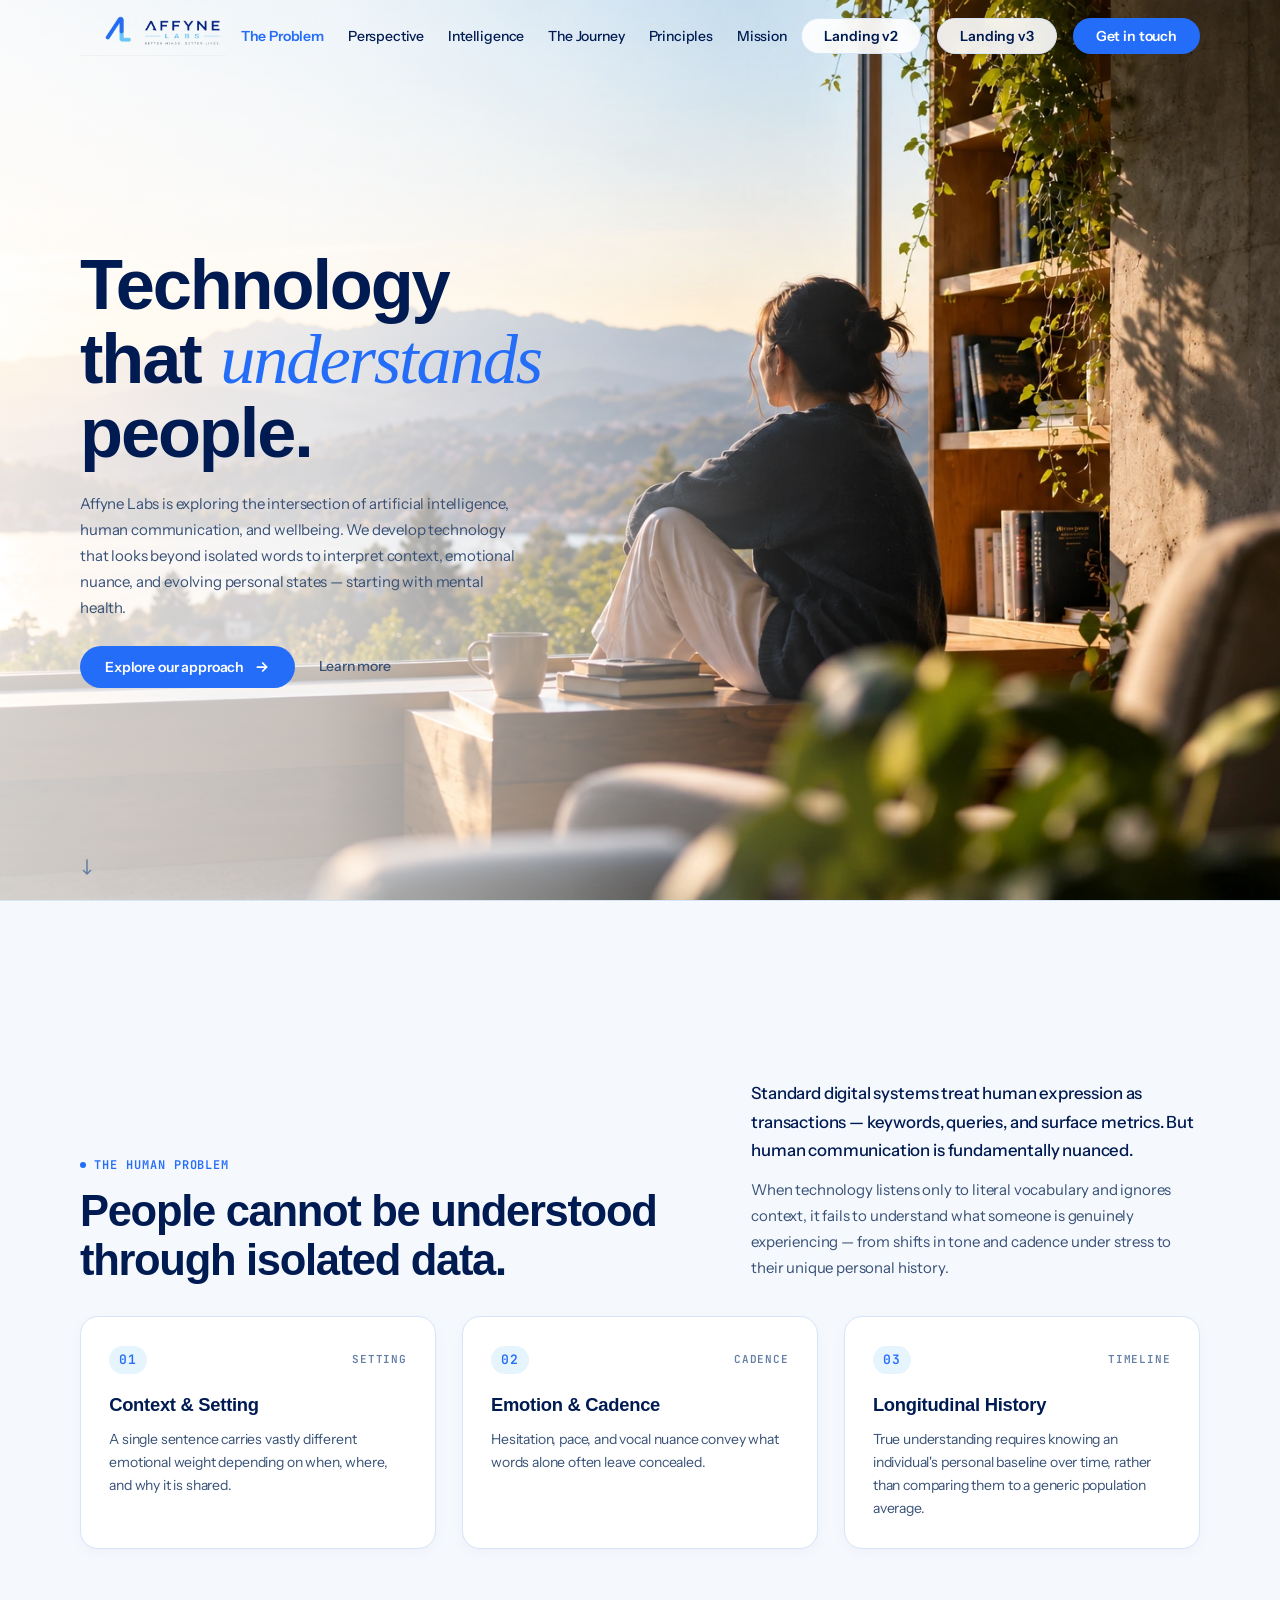
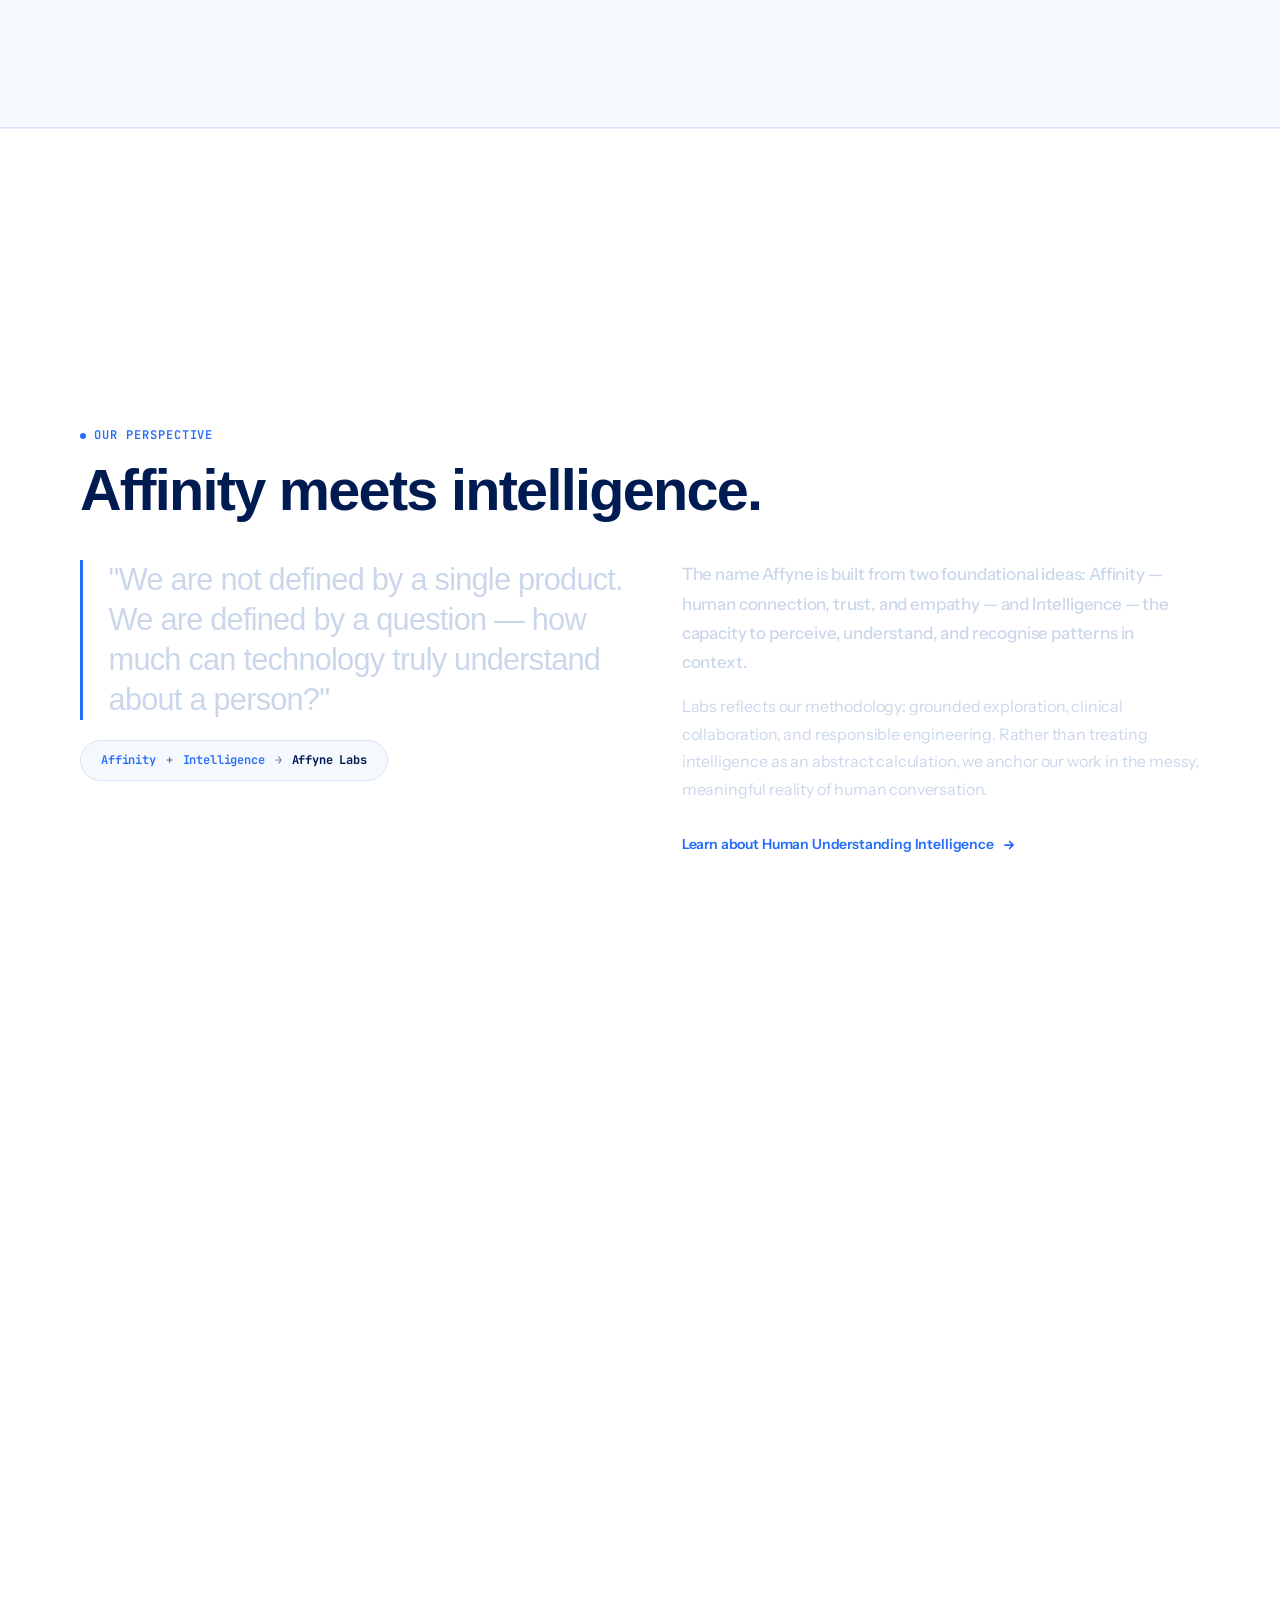
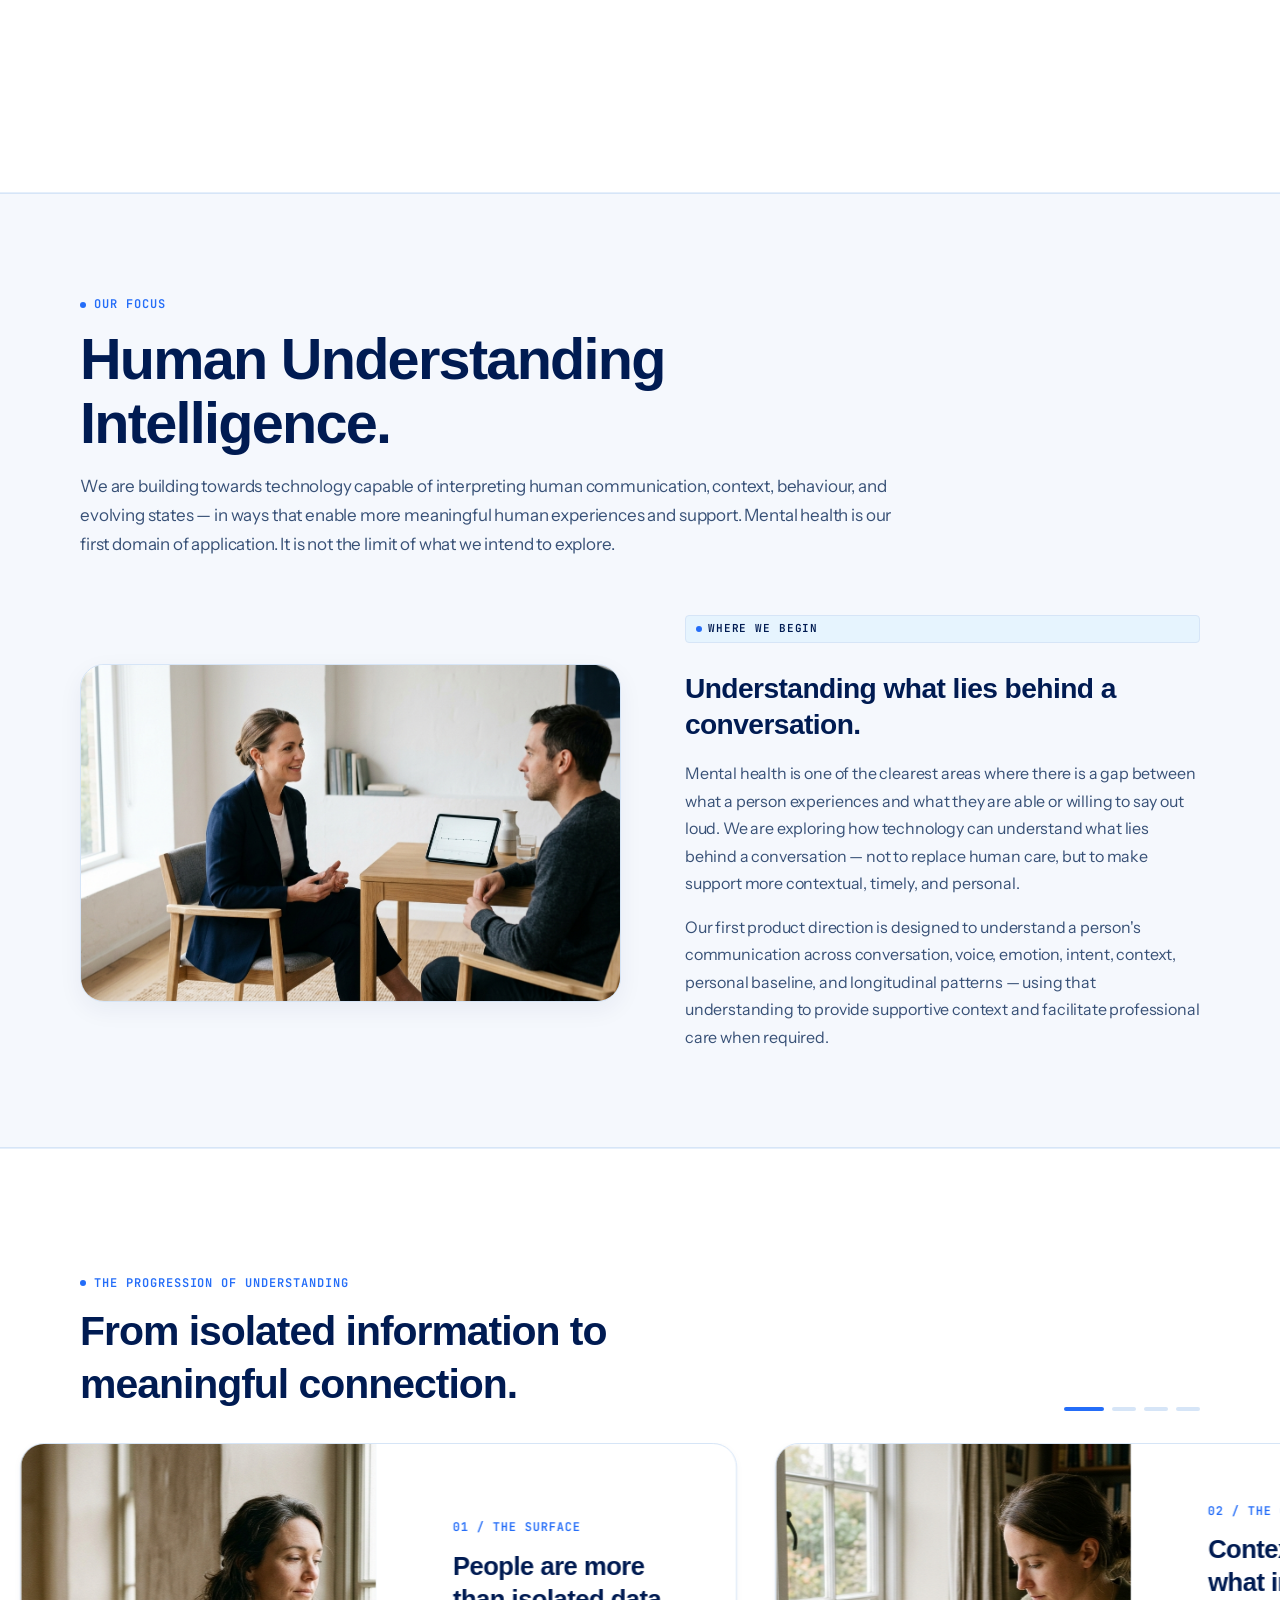
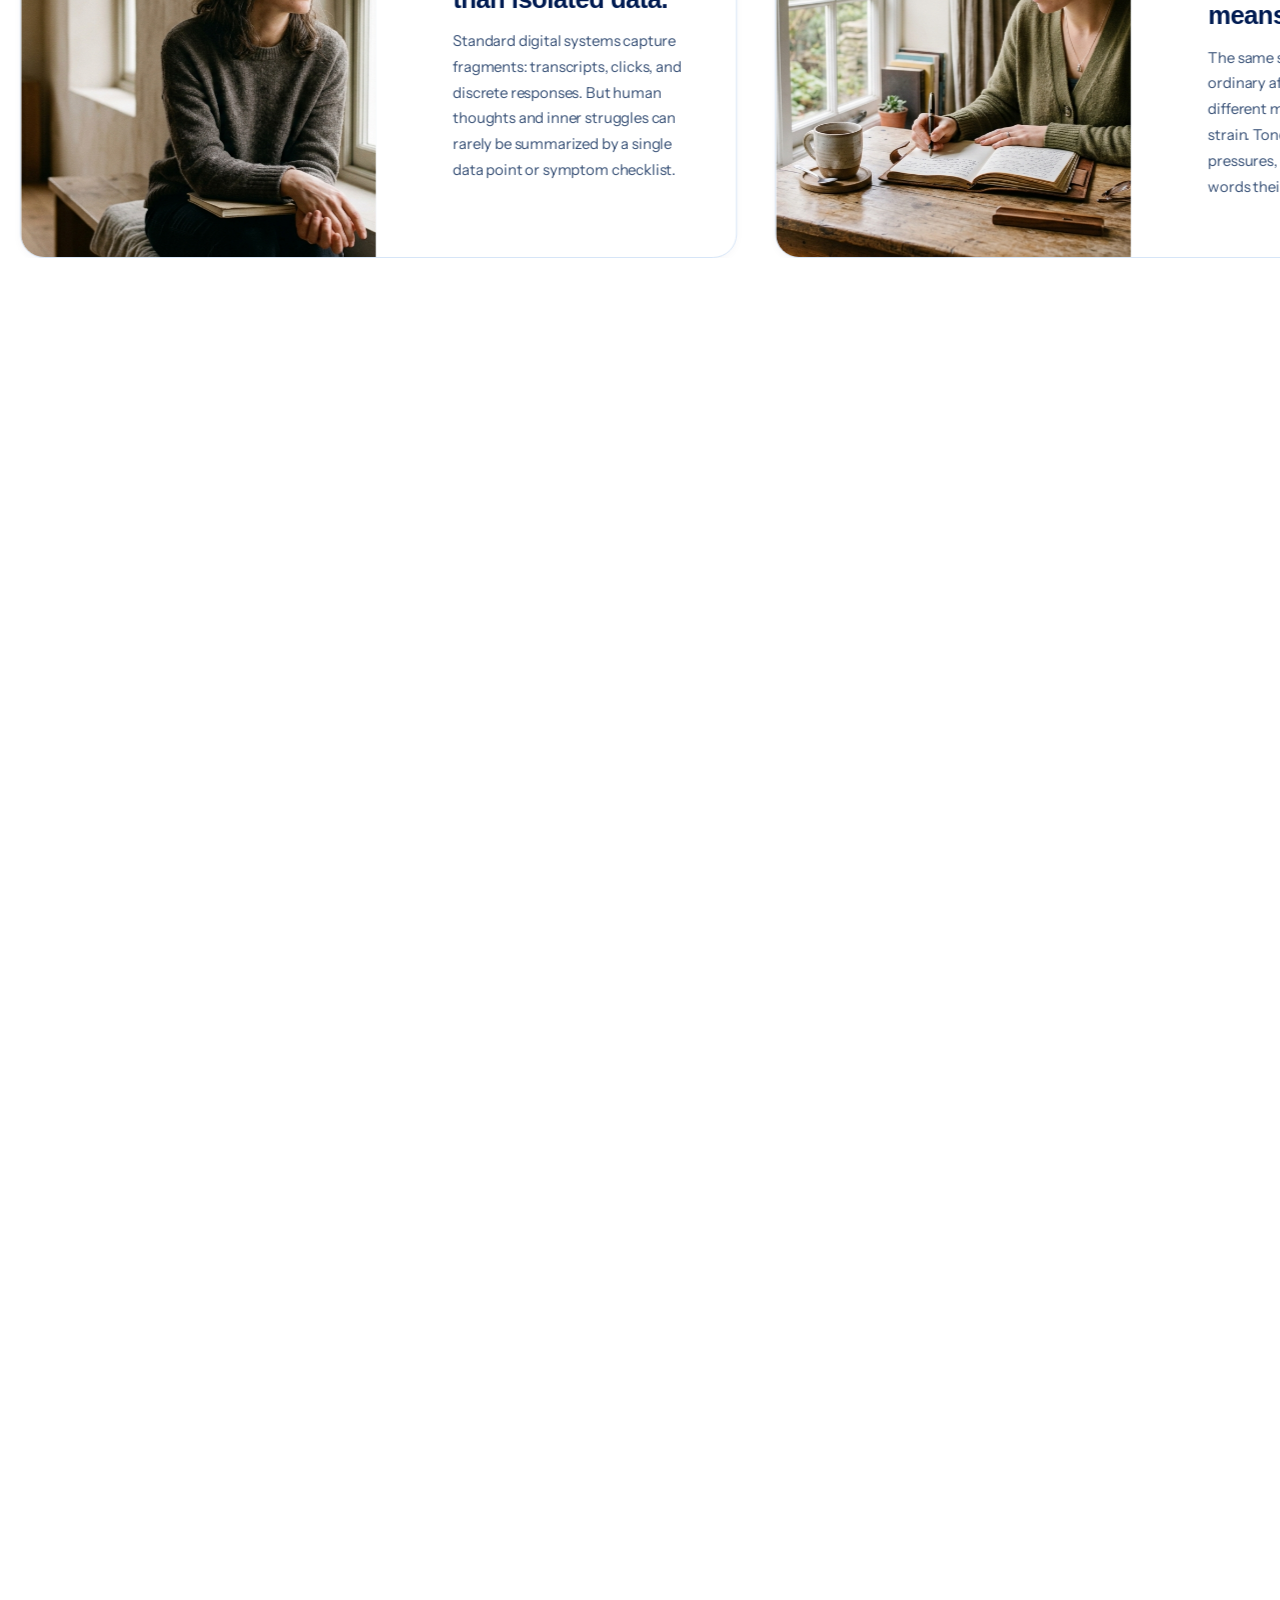
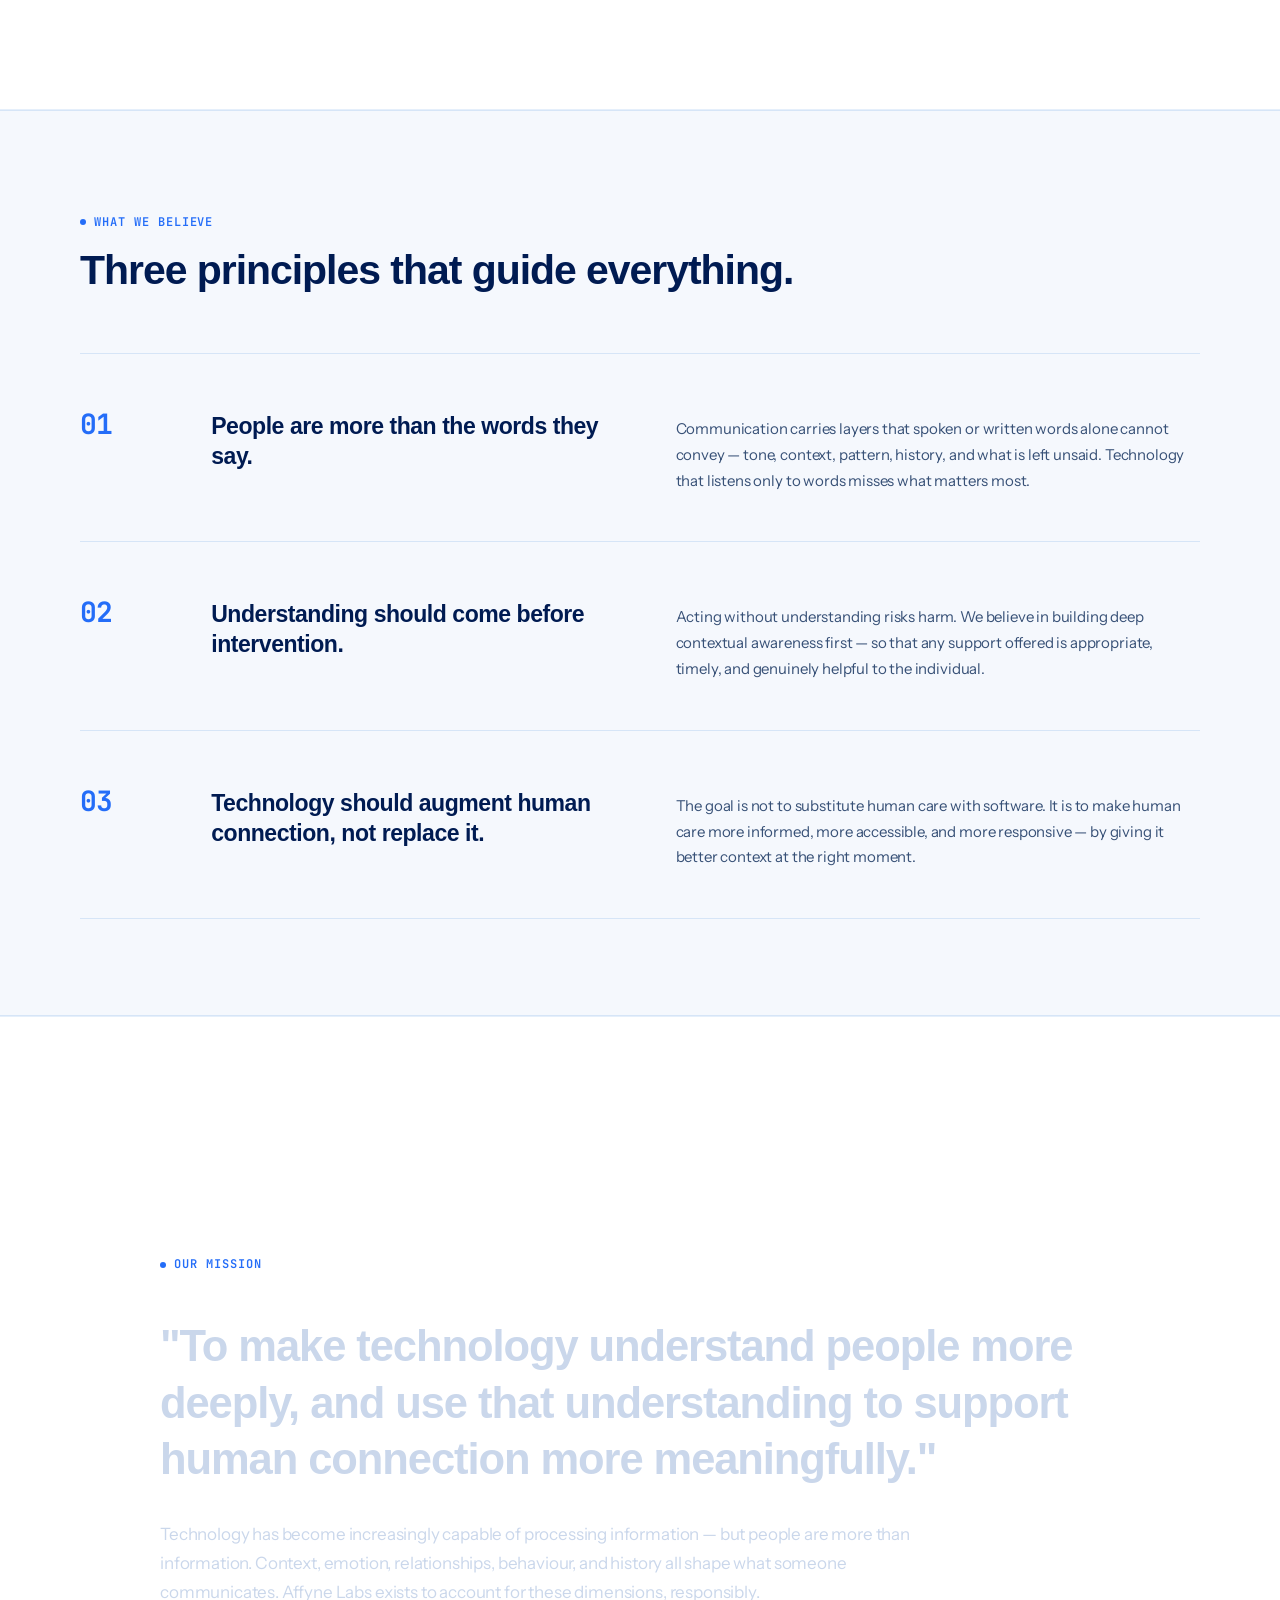
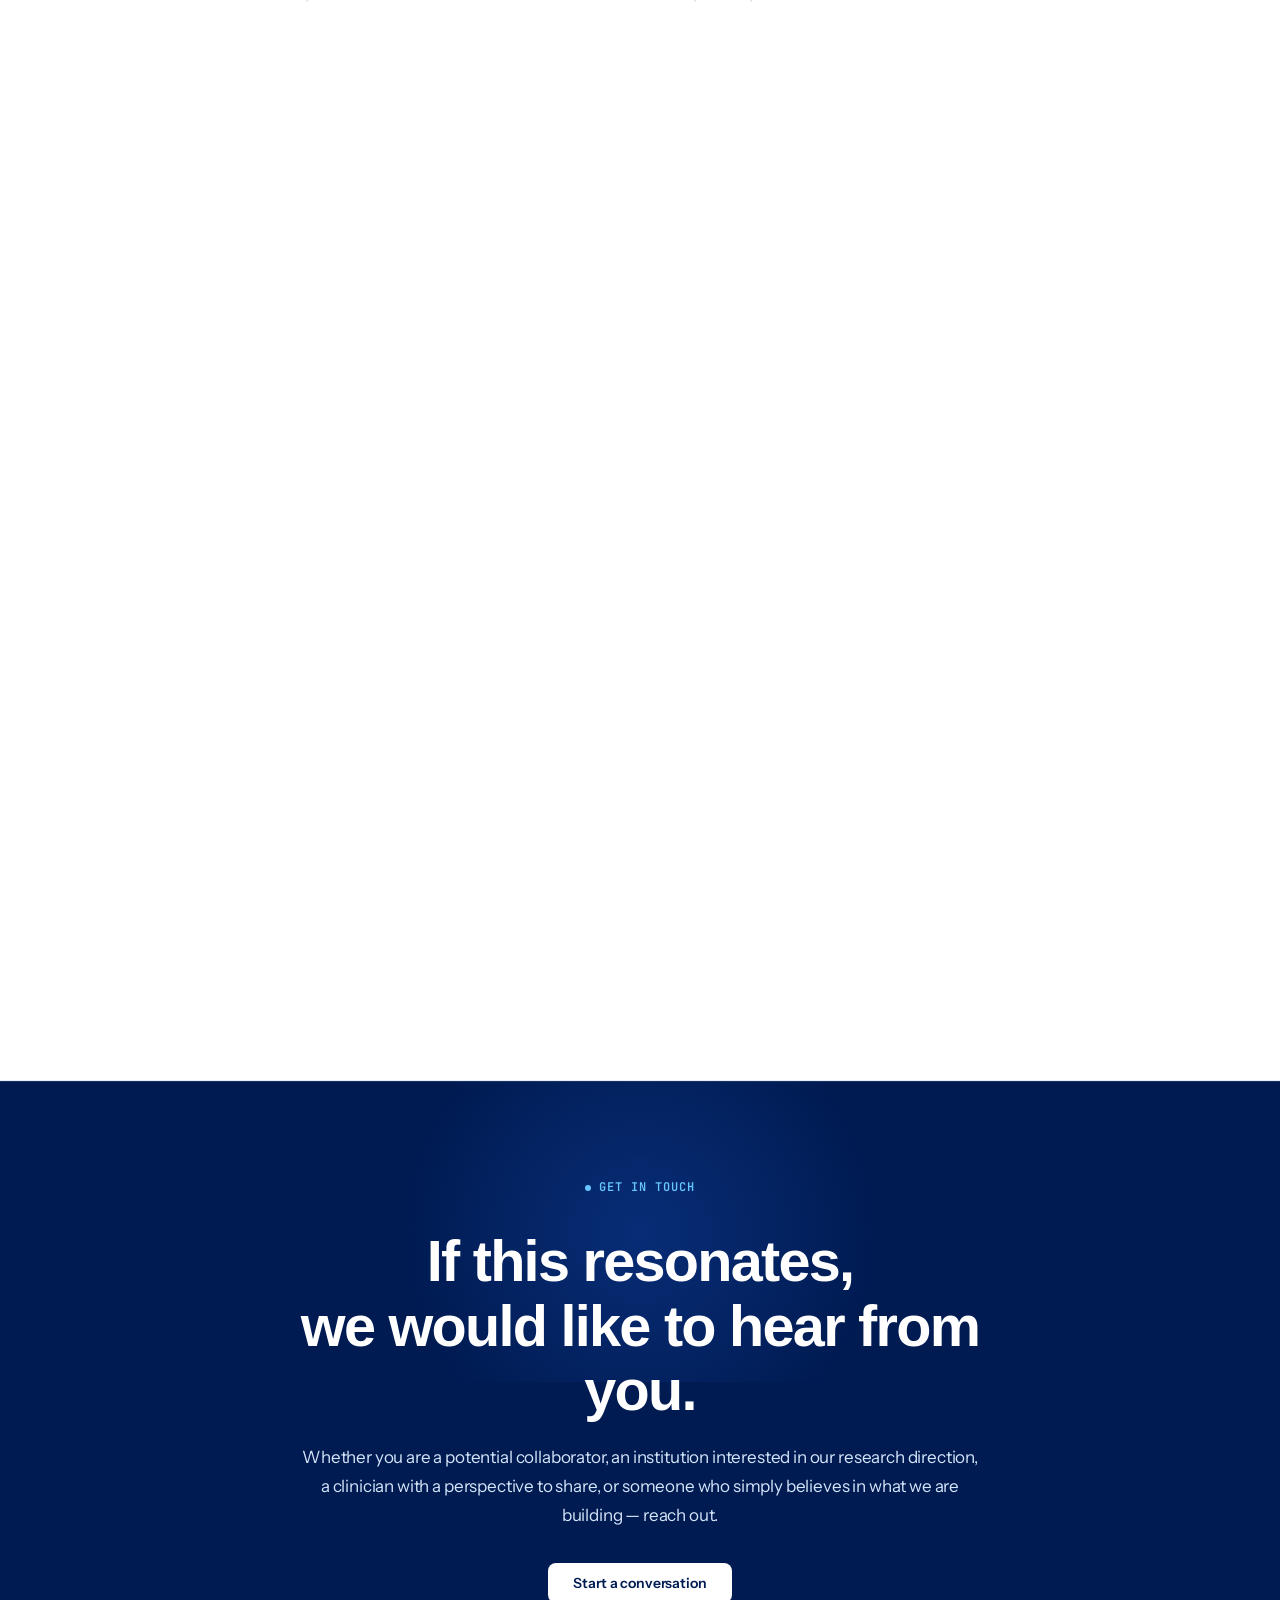
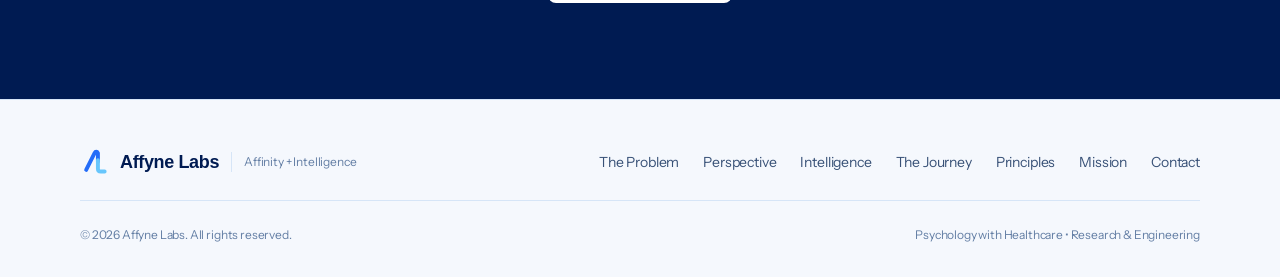
==== commit 27a2b827: "feat: add Landing page 3 and connect navigation from main landing page" ====
--- a/index.html
+++ b/index.html
@@ -50,6 +50,9 @@
         <div class="nav__actions">
           <a href="Landing page 2/index.html" class="btn nav__cta nav__v2" id="nav-landing-v2">
             Landing v2
+          </a>
+          <a href="Landing page 3/index.html" class="btn nav__cta nav__v3" id="nav-landing-v3">
+            Landing v3
           </a>
           <a href="#contact" class="btn btn--primary nav__cta" id="nav-cta">
             Get in touch
@@ -108,6 +111,7 @@
     </div>
     <div class="nav__mobile-footer">
       <a href="Landing page 2/index.html" class="btn nav__mobile-cta nav__v2" style="margin-bottom: 8px;">Landing v2</a>
+      <a href="Landing page 3/index.html" class="btn nav__mobile-cta nav__v3" style="margin-bottom: 8px;">Landing v3</a>
       <a href="#contact" class="btn btn--primary nav__mobile-cta">Start a conversation</a>
       <span class="body-sm" style="text-align: center;">Affinity + Intelligence // Affyne Labs</span>
     </div>
--- a/styles.css
+++ b/styles.css
@@ -481,7 +481,8 @@
   padding: 10px 22px;
 }
 
-.nav__v2 {
+.nav__v2,
+.nav__v3 {
   background-color: rgba(255, 255, 255, 0.9);
   color: var(--color-navy);
   border: 1px solid var(--color-border);
@@ -491,7 +492,8 @@
   transition: all var(--transition-fast);
 }
 
-.nav__v2:hover {
+.nav__v2:hover,
+.nav__v3:hover {
   background-color: var(--color-white);
   border-color: var(--color-primary-blue);
   color: var(--color-primary-blue);
@@ -1556,6 +1558,19 @@
 /* --------------------------------------------------------------------------
    18. Responsive Media Queries
    -------------------------------------------------------------------------- */
+@media (max-width: 1200px) and (min-width: 769px) {
+  .nav__links {
+    gap: var(--space-4);
+  }
+  .nav__actions {
+    gap: var(--space-2);
+  }
+  .nav__cta {
+    padding: 8px 16px;
+    font-size: var(--text-xs);
+  }
+}
+
 @media (max-width: 1024px) {
   .section--hero {
     height: auto;
